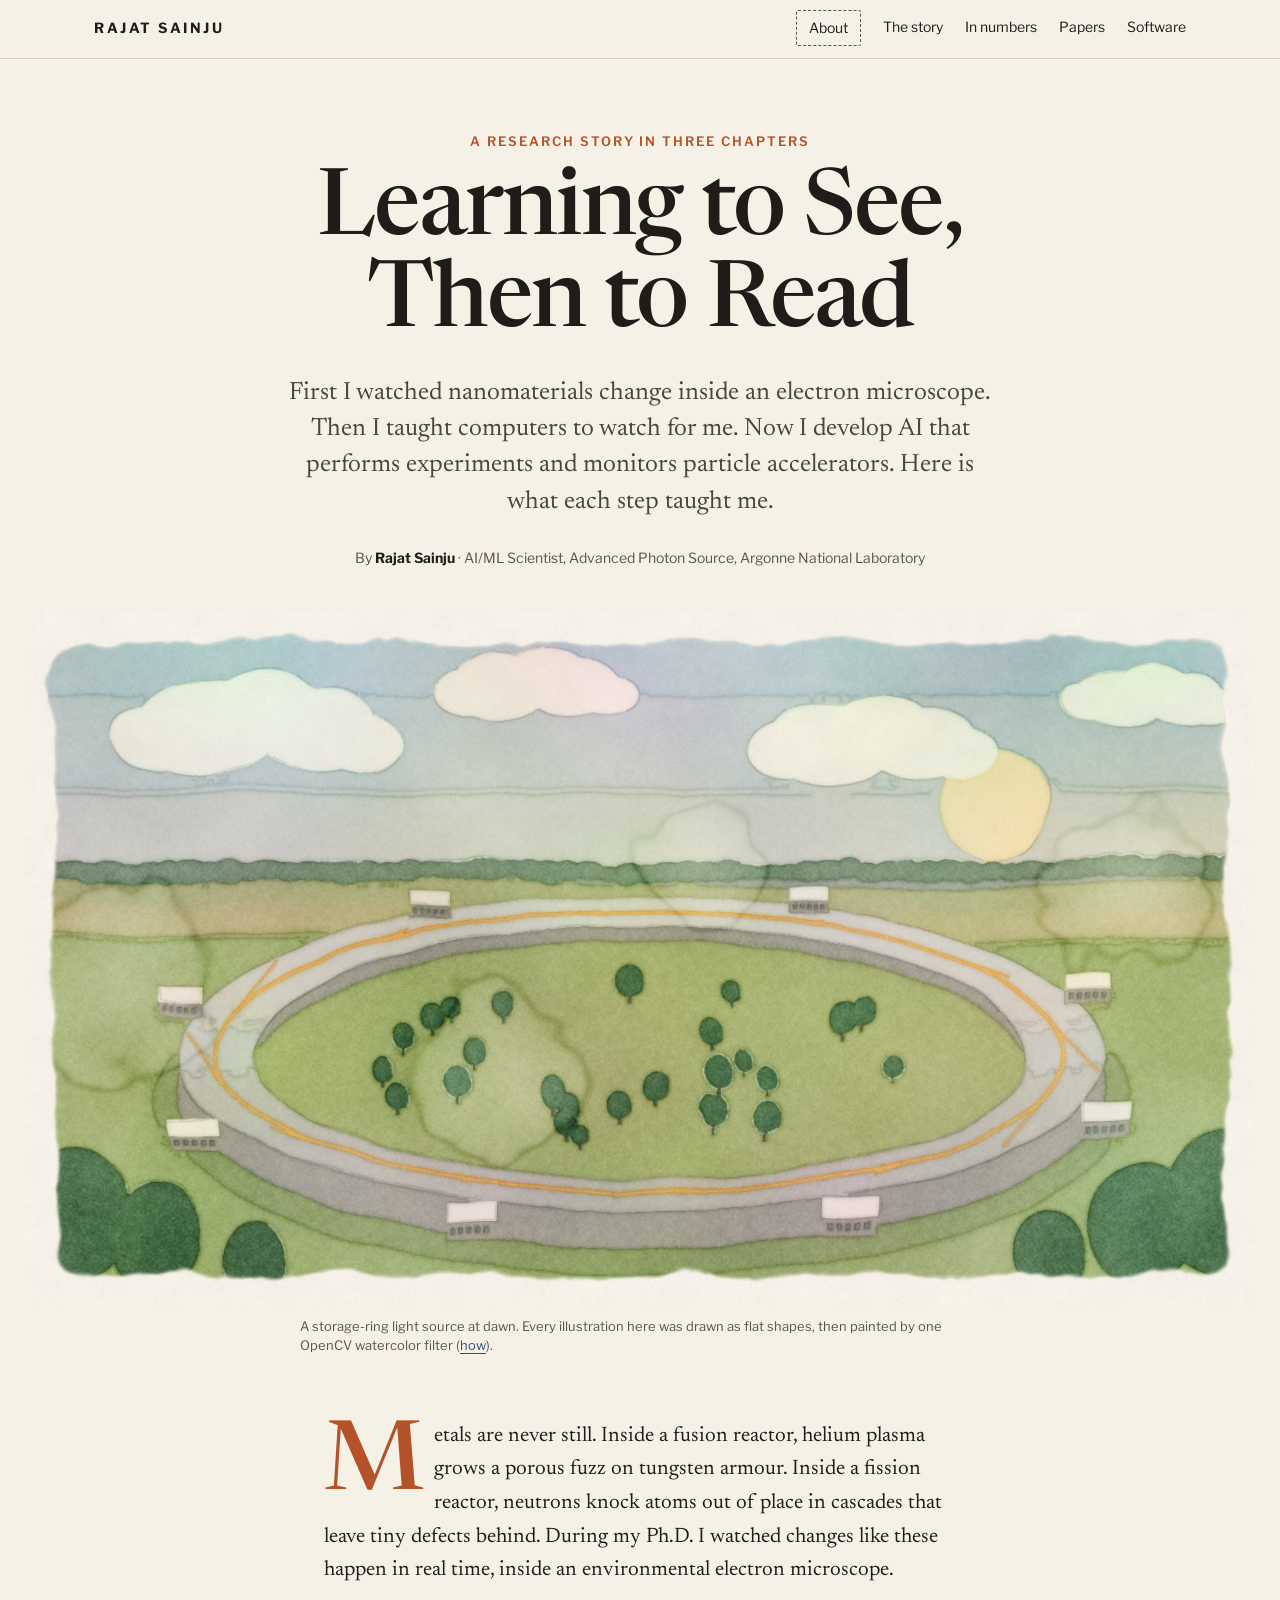
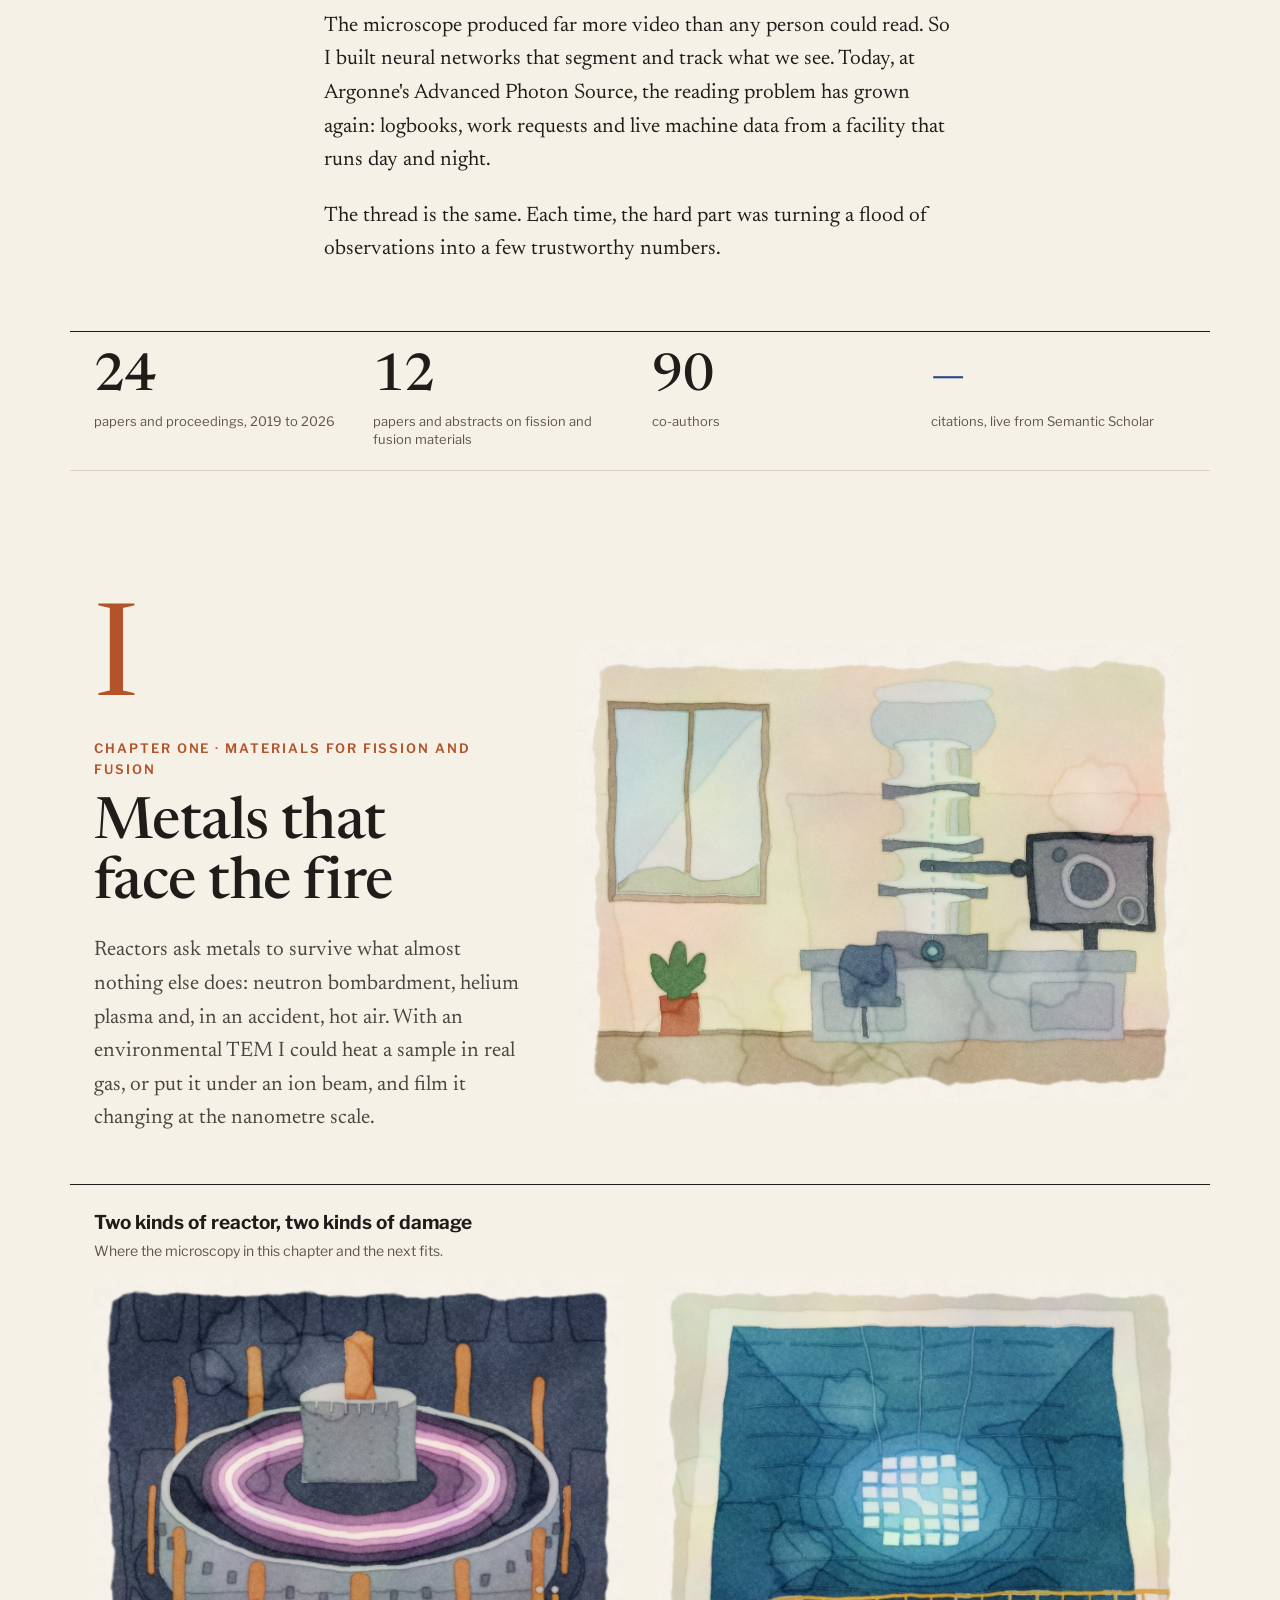
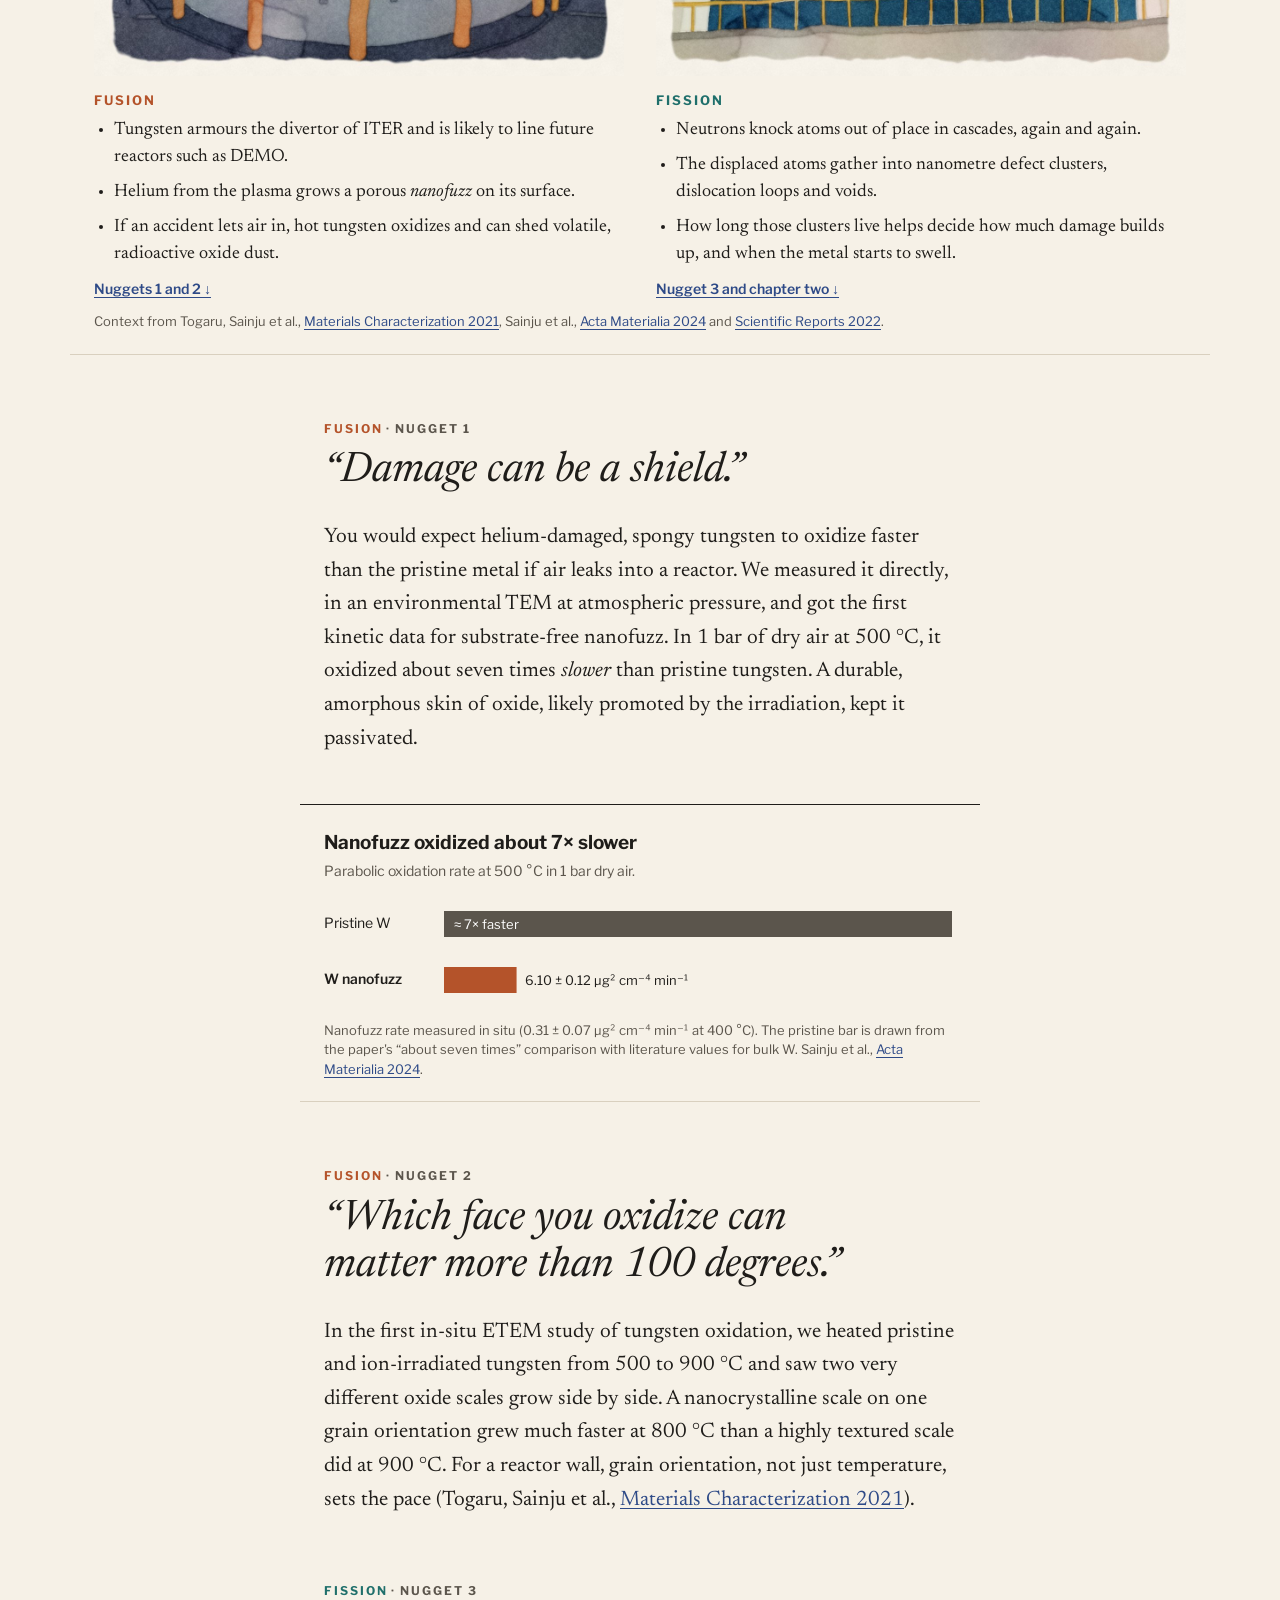
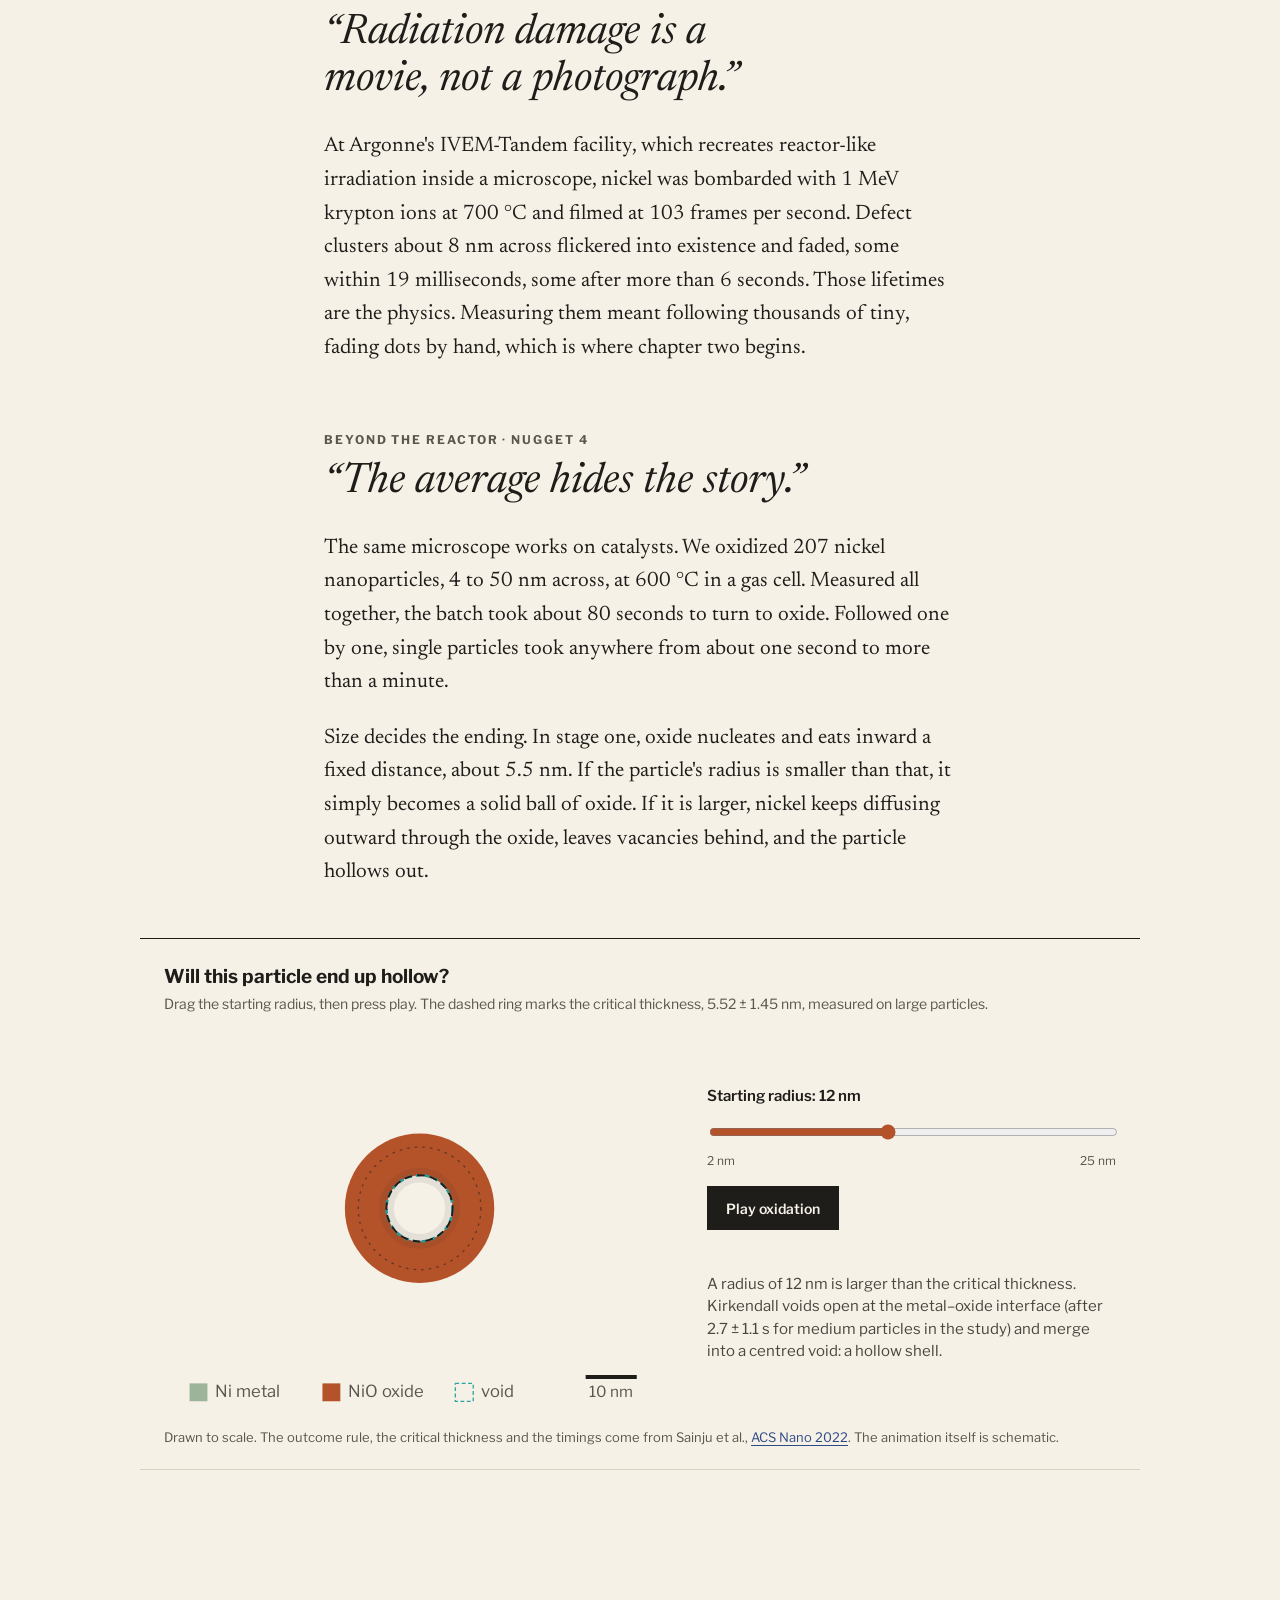
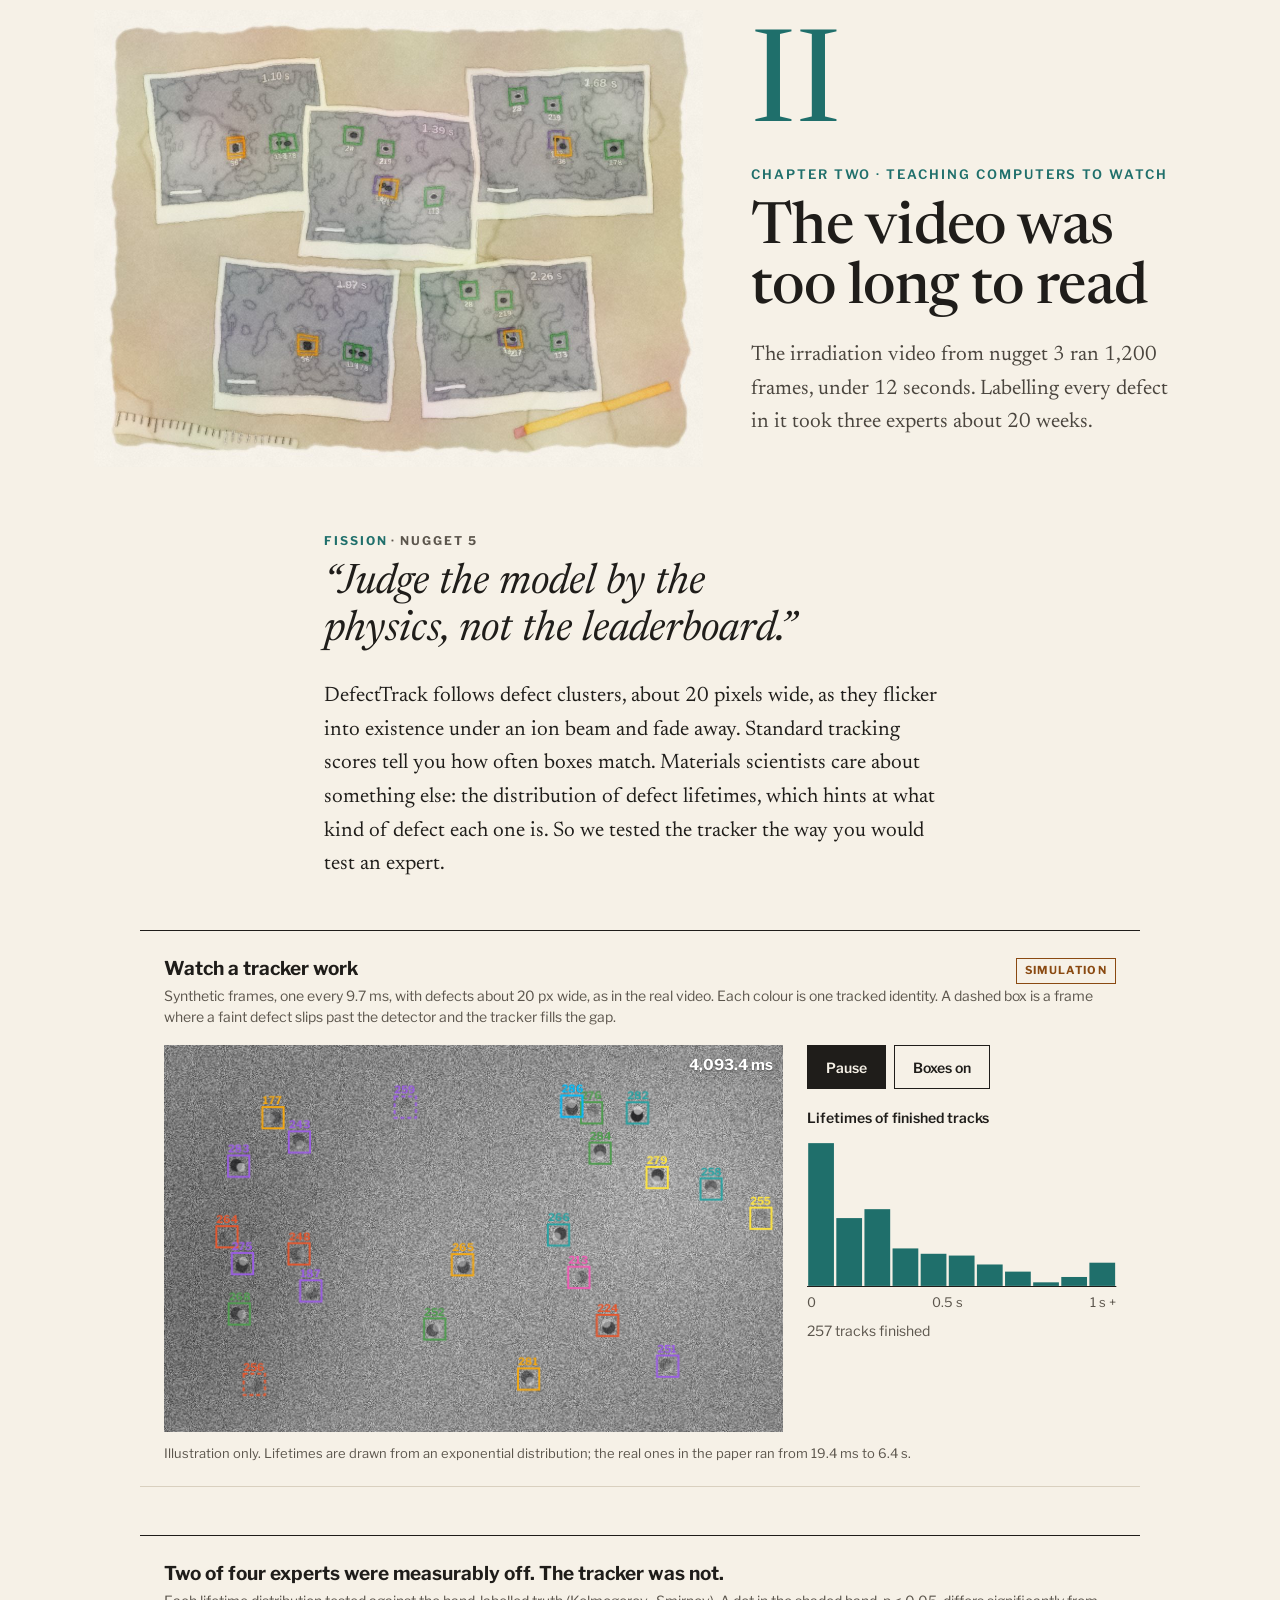
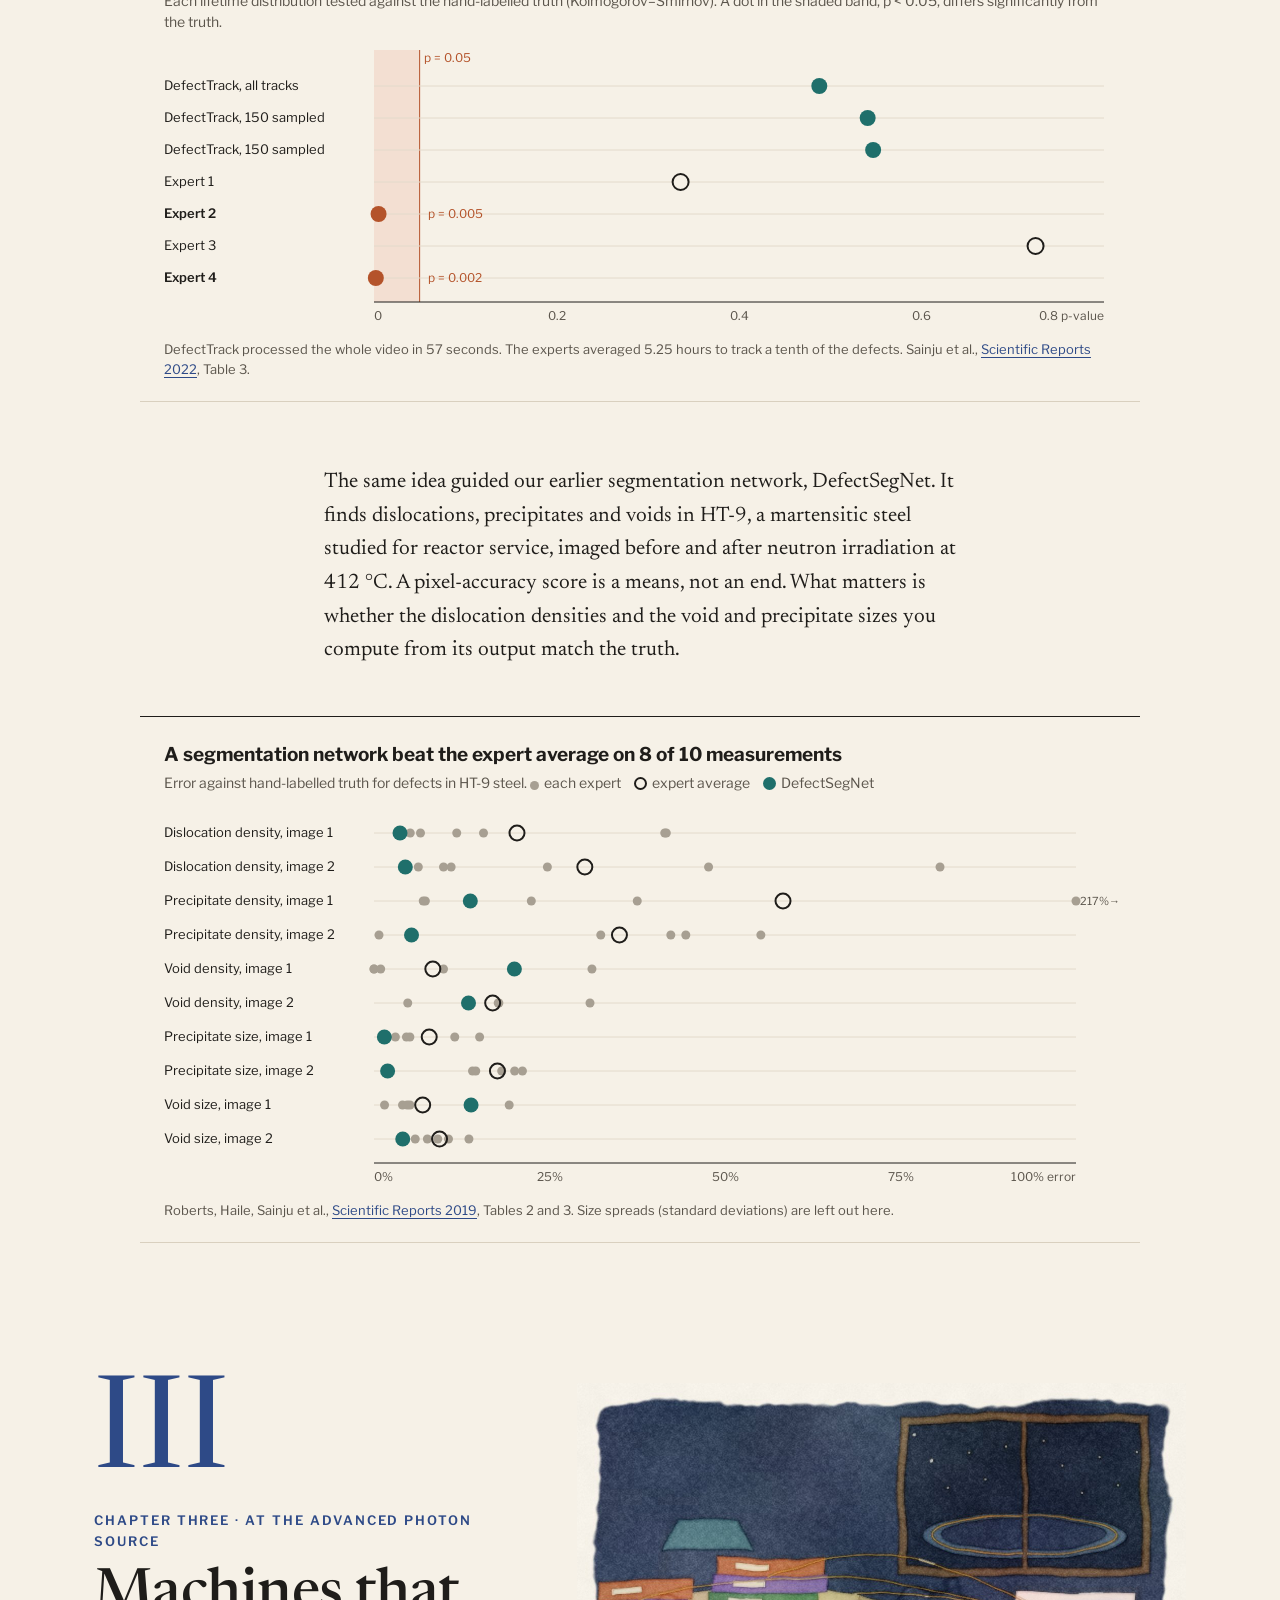
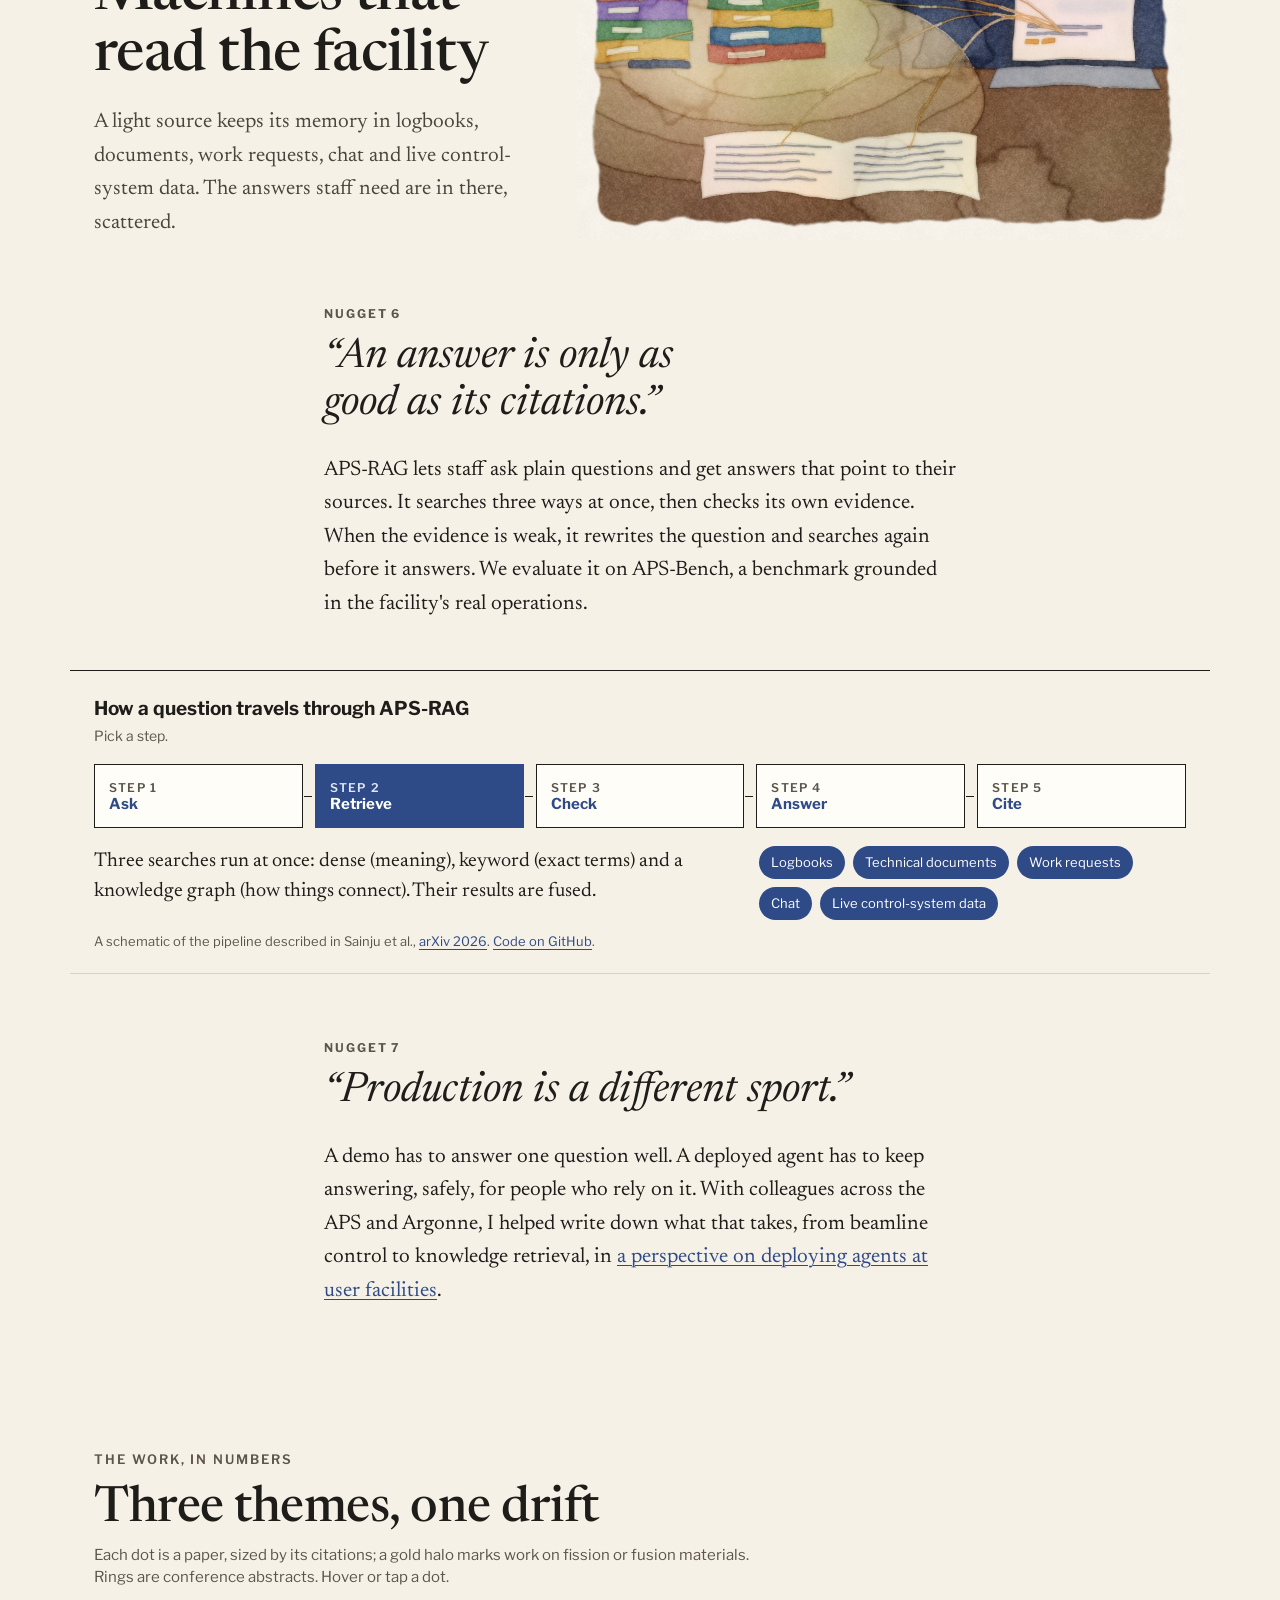
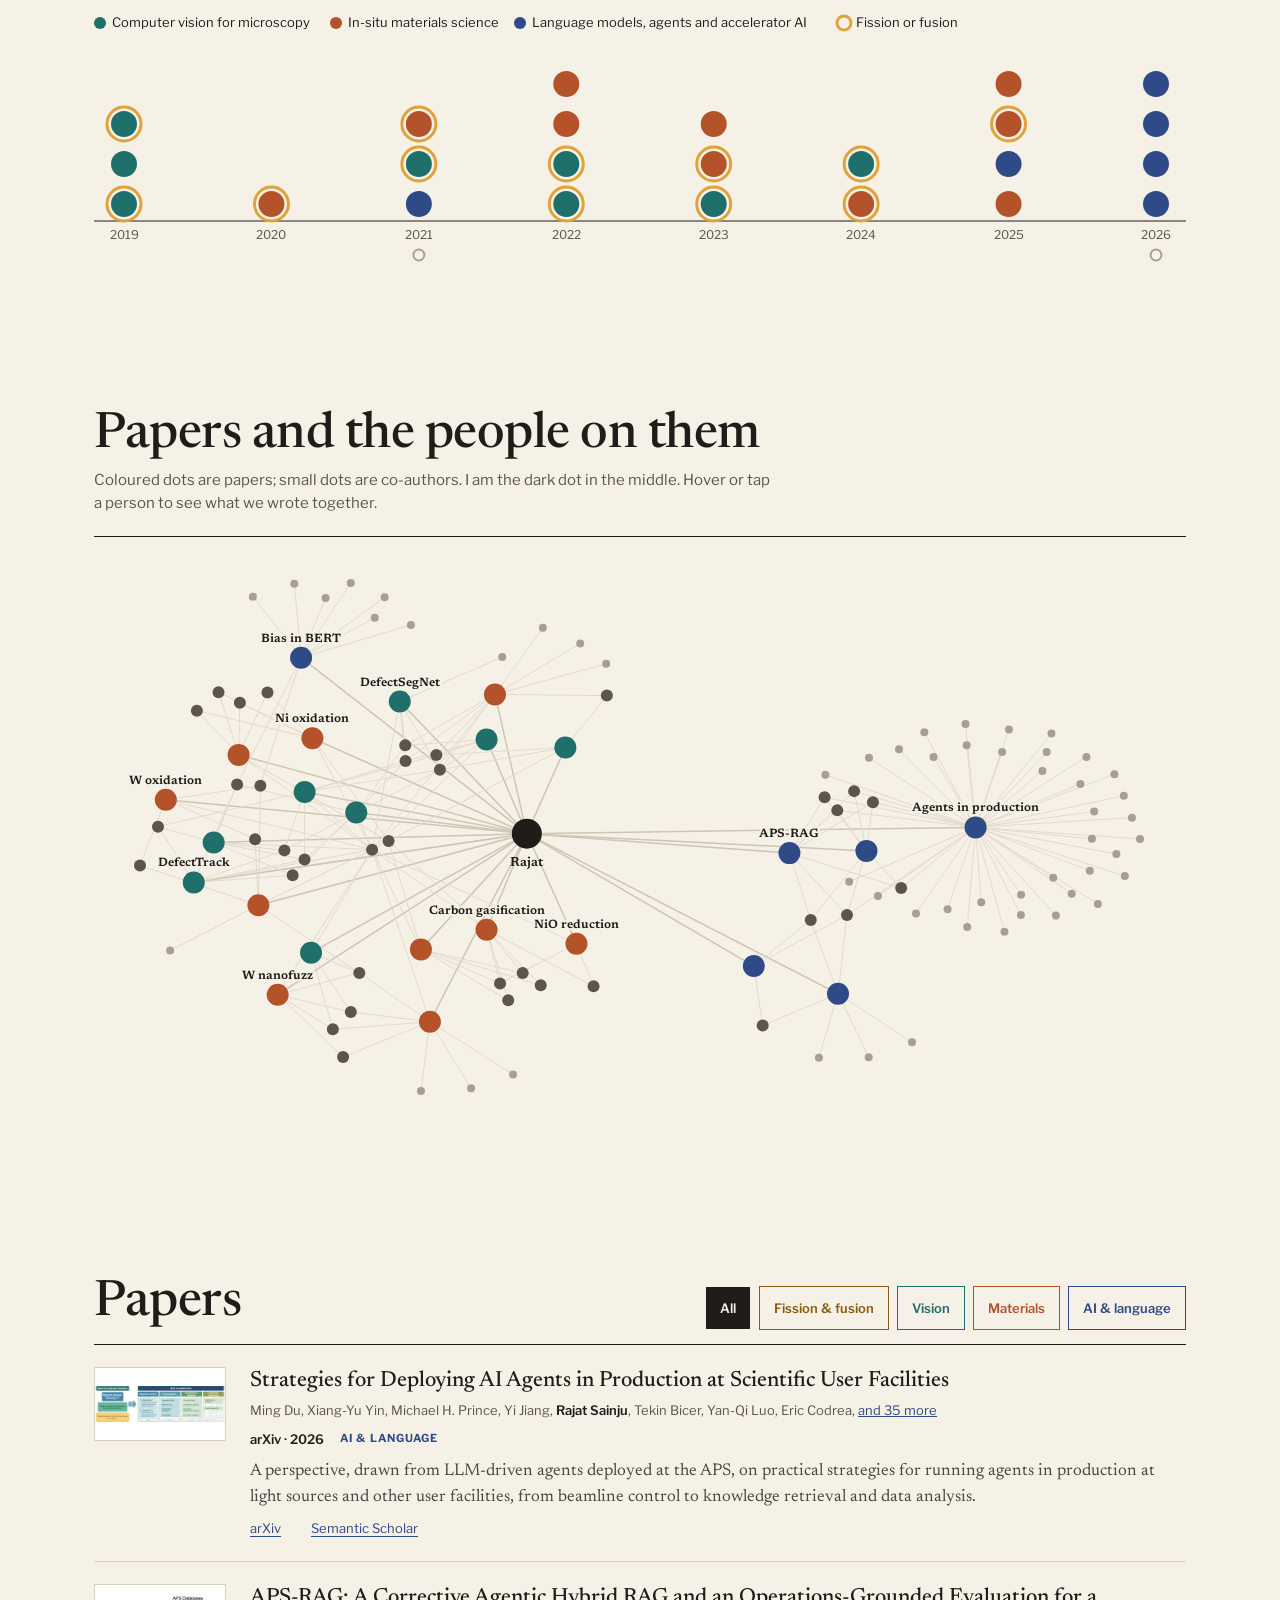
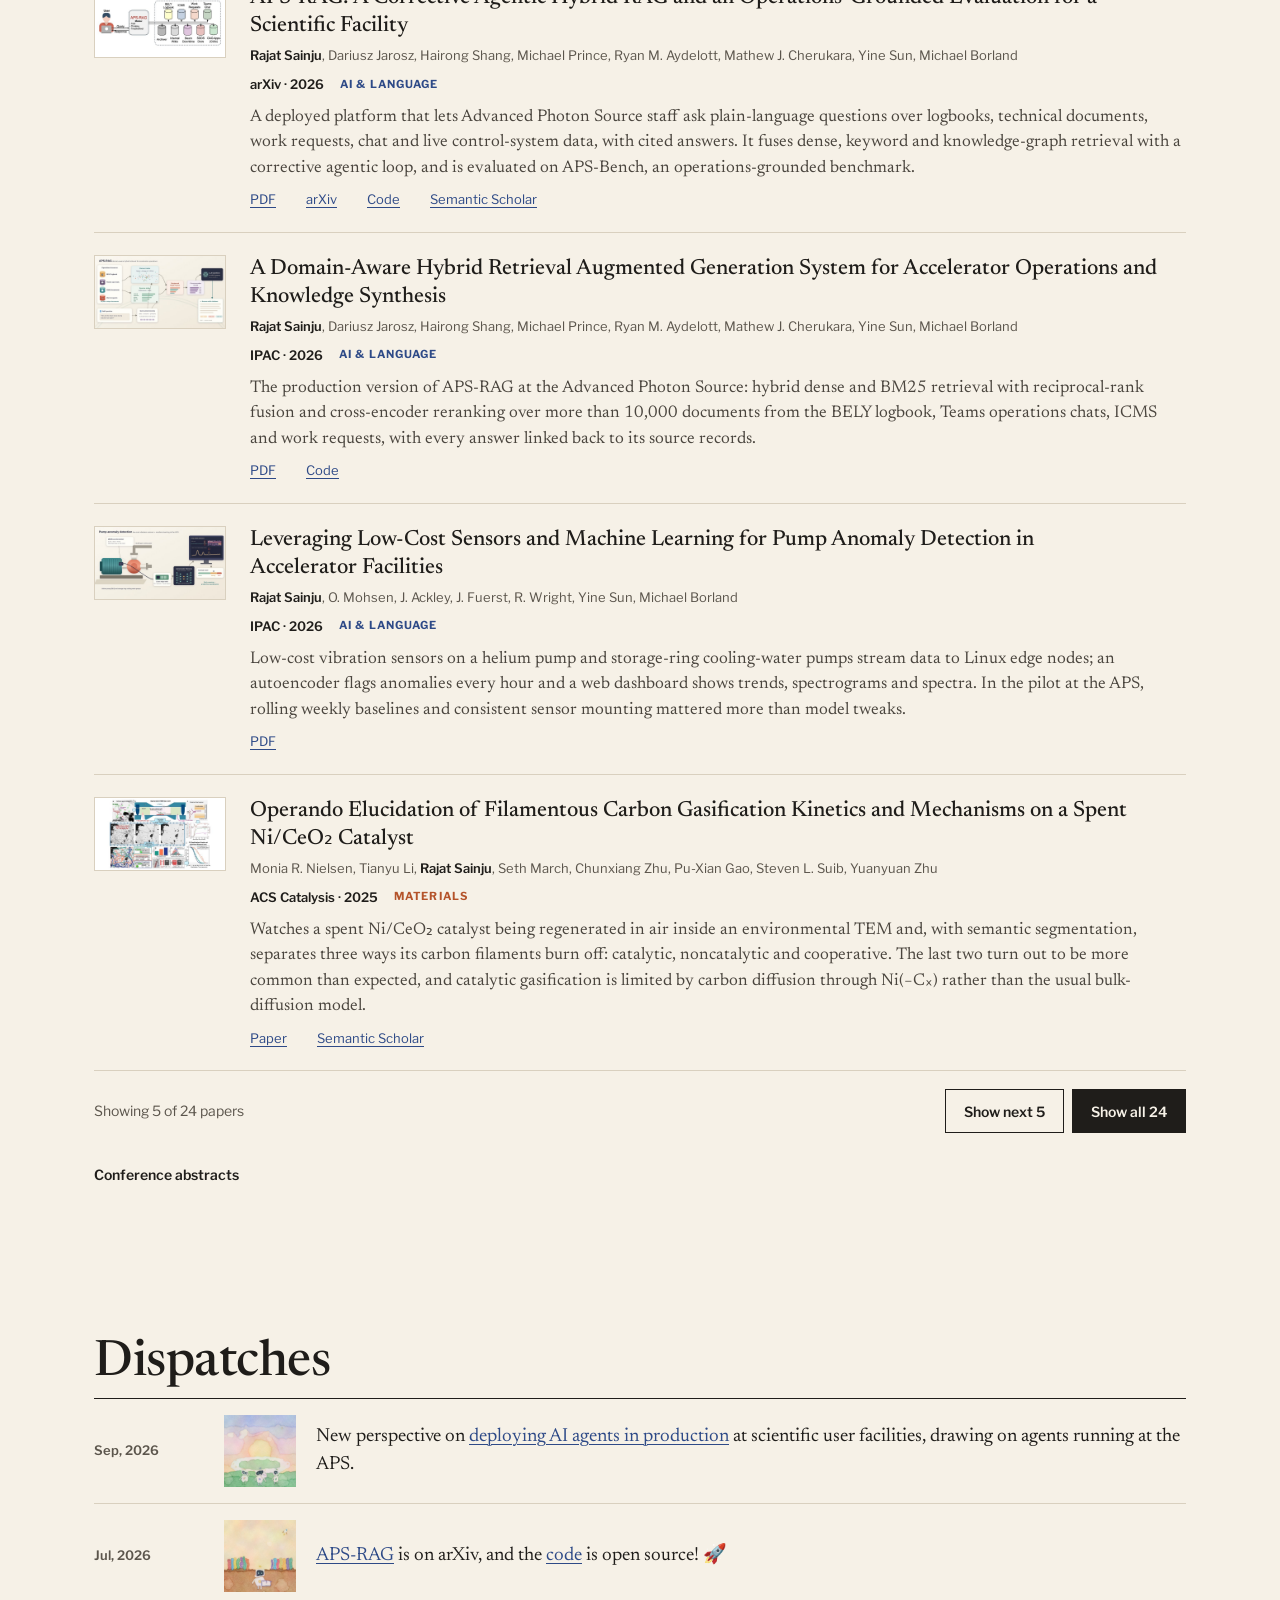
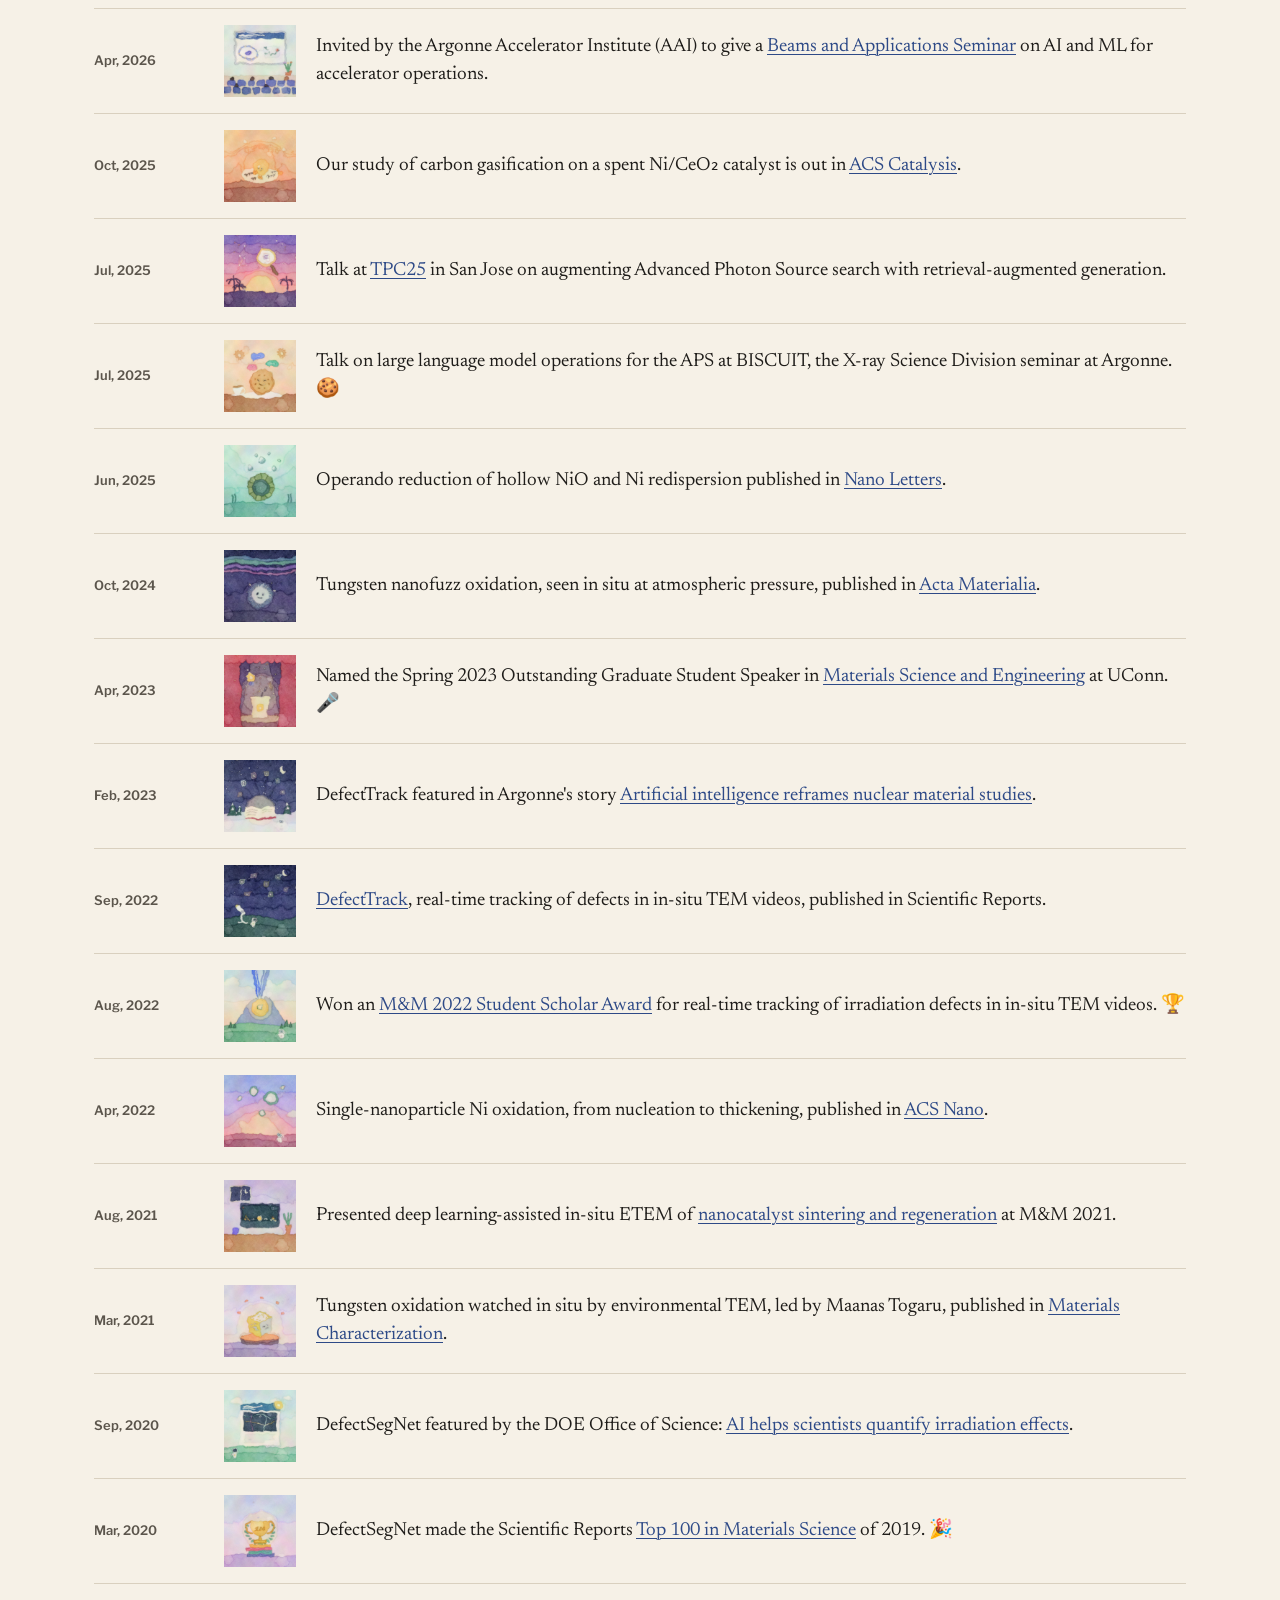
==== index.html @ ead2d20e "Merge main: shorter second bio paragraph Keeps the redesign's index.html; cache-busting bumped to v=" ====
<!doctype html>
<html lang="en">
<head>
  <meta charset="utf-8">
  <meta name="viewport" content="width=device-width, initial-scale=1">
  <title>Rajat Sainju · Learning to See, Then to Read</title>
  <meta name="description" content="Rajat Sainju, AI/ML scientist at the Advanced Photon Source, Argonne National Laboratory. An illustrated story of research in in-situ electron microscopy, computer vision, and LLM systems for a scientific facility.">
  <meta property="og:title" content="Learning to See, Then to Read · Rajat Sainju">
  <meta property="og:description" content="From watching nanomaterials change in an electron microscope to developing AI that performs experiments and monitors particle accelerators.">
  <meta property="og:image" content="https://rajatsainju2025.github.io/assets/img/wc/ring.jpg">
  <meta property="og:type" content="website">
  <meta name="theme-color" content="#F6F1E7">
  <link rel="icon" href="data:image/svg+xml,<svg xmlns='http://www.w3.org/2000/svg' viewBox='0 0 100 100'><circle cx='50' cy='50' r='36' fill='none' stroke='%23B4532A' stroke-width='12'/></svg>">
  <link rel="preload" href="assets/fonts/newsreader-opsz.woff2" as="font" type="font/woff2" crossorigin>
  <link rel="stylesheet" href="assets/css/editorial.css?v=7">
</head>
<body>
  <a class="skip" href="#story">Skip to the story</a>

  <header class="masthead">
    <div class="wrap masthead-row">
      <a class="wordmark" href="#top">RAJAT SAINJU</a>
      <nav aria-label="Sections">
        <a class="nav-about" href="about.html">About</a>
        <a href="#story">The story</a>
        <a href="#numbers">In numbers</a>
        <a href="#papers">Papers</a>
        <a href="#software">Software</a>
      </nav>
    </div>
    <div class="progress" aria-hidden="true"><span id="progress"></span></div>
  </header>

  <main id="top">
    <section class="hero wrap">
      <p class="kicker">A research story in three chapters</p>
      <h1>Learning to See, Then to Read</h1>
      <p class="dek">First I watched nanomaterials change inside an electron microscope. Then I taught computers to watch for me. Now I develop AI that performs experiments and monitors particle accelerators. Here is what each step taught me.</p>
      <p class="byline">By <strong>Rajat Sainju</strong> · AI/ML Scientist, Advanced Photon Source, Argonne National Laboratory</p>
    </section>

    <figure class="plate plate-hero">
      <img src="assets/img/wc/ring.jpg" width="1600" height="900" alt="Watercolor of a ring-shaped synchrotron building in green fields at dawn, a gold line tracing the electron orbit">
      <figcaption>A storage-ring light source at dawn. Every illustration here was drawn as flat shapes, then painted by one OpenCV watercolor filter (<a href="#colophon">how</a>).</figcaption>
    </figure>

    <section id="story" class="prose">
      <p class="lede"><span class="drop" aria-hidden="true">M</span><span class="sr-only">M</span>etals are never still. Inside a fusion reactor, helium plasma grows a porous fuzz on tungsten armour. Inside a fission reactor, neutrons knock atoms out of place in cascades that leave tiny defects behind. During my Ph.D. I watched changes like these happen in real time, inside an environmental electron microscope.</p>
      <p>The microscope produced far more video than any person could read. So I built neural networks that segment and track what we see. Today, at Argonne's Advanced Photon Source, the reading problem has grown again: logbooks, work requests and live machine data from a facility that runs day and night.</p>
      <p>The thread is the same. Each time, the hard part was turning a flood of observations into a few trustworthy numbers.</p>
    </section>

    <div class="stats wrap" id="stats">
      <div><b id="stat-papers">22</b><span>papers and proceedings, <span id="stat-years">2019 to 2026</span></span></div>
      <div><b id="stat-nuclear">12</b><span>papers and abstracts on fission and fusion materials</span></div>
      <div><b id="stat-coauthors">~80</b><span>co-authors</span></div>
      <div><b id="stat-cites" class="c-language">…</b><span>citations, live from Semantic Scholar</span></div>
    </div>

    <!-- ===================================================== Chapter I == -->
    <section class="chapter wrap" aria-labelledby="ch1">
      <div class="chapter-text">
        <div class="numeral c-materials" aria-hidden="true">I</div>
        <p class="kicker c-materials">Chapter one · Materials for fission and fusion</p>
        <h2 id="ch1">Metals that face the fire</h2>
        <p class="chapter-dek">Reactors ask metals to survive what almost nothing else does: neutron bombardment, helium plasma and, in an accident, hot air. With an environmental TEM I could heat a sample in real gas, or put it under an ion beam, and film it changing at the nanometre scale.</p>
      </div>
      <figure class="plate">
        <img src="assets/img/wc/microscope.jpg" width="1200" height="900" loading="lazy" alt="Watercolor of an electron microscope column on a lab console, a nanoparticle with an oxide shell on its monitor">
      </figure>
    </section>

    <figure class="graphic wide" id="reactors">
      <p class="g-title">Two kinds of reactor, two kinds of damage</p>
      <p class="g-sub">Where the microscopy in this chapter and the next fits.</p>
      <div class="reactor-grid">
        <div class="reactor">
          <img src="assets/img/wc/tokamak.jpg" width="1200" height="900" loading="lazy" alt="Watercolor of a fusion tokamak with its top cut away, a glowing pink plasma ring inside, copper field coils around it">
          <p class="reactor-kicker c-materials">Fusion</p>
          <ul>
            <li>Tungsten armours the divertor of ITER and is likely to line future reactors such as DEMO.</li>
            <li>Helium from the plasma grows a porous <em>nanofuzz</em> on its surface.</li>
            <li>If an accident lets air in, hot tungsten oxidizes and can shed volatile, radioactive oxide dust.</li>
          </ul>
          <p class="reactor-papers"><a href="#nugget-fusion">Nuggets 1 and 2 ↓</a></p>
        </div>
        <div class="reactor">
          <img src="assets/img/wc/fission.jpg" width="1200" height="900" loading="lazy" alt="Watercolor of a pool-type fission reactor seen from a bridge, the core glowing blue under the water">
          <p class="reactor-kicker c-vision">Fission</p>
          <ul>
            <li>Neutrons knock atoms out of place in cascades, again and again.</li>
            <li>The displaced atoms gather into nanometre defect clusters, dislocation loops and voids.</li>
            <li>How long those clusters live helps decide how much damage builds up, and when the metal starts to swell.</li>
          </ul>
          <p class="reactor-papers"><a href="#nugget-fission">Nugget 3 and chapter two ↓</a></p>
        </div>
      </div>
      <figcaption>Context from Togaru, Sainju et al., <a href="https://doi.org/10.1016/j.matchar.2021.111016">Materials Characterization 2021</a>, Sainju et al., <a href="https://doi.org/10.1016/j.actamat.2024.120282">Acta Materialia 2024</a> and <a href="https://doi.org/10.1038/s41598-022-19697-1">Scientific Reports 2022</a>.</figcaption>
    </figure>

    <section class="prose" id="nugget-fusion">
      <p class="nugget-label"><span class="c-materials">Fusion</span> · Nugget 1</p>
      <blockquote class="pull">“Damage can be a shield.”</blockquote>
      <p>You would expect helium-damaged, spongy tungsten to oxidize faster than the pristine metal if air leaks into a reactor. We measured it directly, in an environmental TEM at atmospheric pressure, and got the first kinetic data for substrate-free nanofuzz. In 1 bar of dry air at 500 °C, it oxidized about seven times <em>slower</em> than pristine tungsten. A durable, amorphous skin of oxide, likely promoted by the irradiation, kept it passivated.</p>
    </section>

    <figure class="graphic narrow" id="w-chart">
      <p class="g-title">Nanofuzz oxidized about 7× slower</p>
      <p class="g-sub">Parabolic oxidation rate at 500 °C in 1 bar dry air.</p>
      <div id="w-bars"></div>
      <figcaption>Nanofuzz rate measured in situ (<span id="w-kp400"></span> at 400 °C). The pristine bar is drawn from the paper's “about seven times” comparison with literature values for bulk W. Sainju et al., <a href="https://doi.org/10.1016/j.actamat.2024.120282">Acta Materialia 2024</a>.</figcaption>
    </figure>

    <section class="prose">
      <p class="nugget-label"><span class="c-materials">Fusion</span> · Nugget 2</p>
      <blockquote class="pull">“Which face you oxidize can matter more than 100 degrees.”</blockquote>
      <p>In the first in-situ ETEM study of tungsten oxidation, we heated pristine and ion-irradiated tungsten from 500 to 900 °C and saw two very different oxide scales grow side by side. A nanocrystalline scale on one grain orientation grew much faster at 800 °C than a highly textured scale did at 900 °C. For a reactor wall, grain orientation, not just temperature, sets the pace (Togaru, Sainju et al., <a href="https://doi.org/10.1016/j.matchar.2021.111016">Materials Characterization 2021</a>).</p>
    </section>

    <section class="prose" id="nugget-fission">
      <p class="nugget-label"><span class="c-vision">Fission</span> · Nugget 3</p>
      <blockquote class="pull">“Radiation damage is a movie, not a photograph.”</blockquote>
      <p>At Argonne's IVEM-Tandem facility, which recreates reactor-like irradiation inside a microscope, nickel was bombarded with 1 MeV krypton ions at 700 °C and filmed at 103 frames per second. Defect clusters about 8 nm across flickered into existence and faded, some within 19 milliseconds, some after more than 6 seconds. Those lifetimes are the physics. Measuring them meant following thousands of tiny, fading dots by hand, which is where chapter two begins.</p>
    </section>

    <section class="prose">
      <p class="nugget-label">Beyond the reactor · Nugget 4</p>
      <blockquote class="pull">“The average hides the story.”</blockquote>
      <p>The same microscope works on catalysts. We oxidized 207 nickel nanoparticles, 4 to 50 nm across, at 600 °C in a gas cell. Measured all together, the batch took about 80 seconds to turn to oxide. Followed one by one, single particles took anywhere from about one second to more than a minute.</p>
      <p>Size decides the ending. In stage one, oxide nucleates and eats inward a fixed distance, about 5.5 nm. If the particle's radius is smaller than that, it simply becomes a solid ball of oxide. If it is larger, nickel keeps diffusing outward through the oxide, leaves vacancies behind, and the particle hollows out.</p>
    </section>

    <figure class="graphic" id="ni-explorer">
      <p class="g-title">Will this particle end up hollow?</p>
      <p class="g-sub">Drag the starting radius, then press play. The dashed ring marks the critical thickness, 5.52 ± 1.45 nm, measured on large particles.</p>
      <div class="ni-grid">
        <svg id="ni-svg" viewBox="0 0 400 300" role="img" aria-labelledby="ni-outcome"></svg>
        <div class="ni-controls">
          <label for="ni-radius">Starting radius: <output id="ni-radius-out" for="ni-radius">12 nm</output></label>
          <input id="ni-radius" type="range" min="2" max="25" step="0.5" value="12">
          <div class="scale-row" aria-hidden="true"><span>2 nm</span><span>25 nm</span></div>
          <button type="button" class="btn" id="ni-play">Play oxidation</button>
          <p id="ni-stage" class="ni-stage" aria-live="polite"></p>
          <p id="ni-outcome" class="ni-outcome"></p>
        </div>
      </div>
      <figcaption>Drawn to scale. The outcome rule, the critical thickness and the timings come from Sainju et al., <a href="https://doi.org/10.1021/acsnano.2c00742">ACS Nano 2022</a>. The animation itself is schematic.</figcaption>
    </figure>

    <!-- ==================================================== Chapter II == -->
    <section class="chapter wrap flip" aria-labelledby="ch2">
      <figure class="plate">
        <img src="assets/img/wc/frames.jpg" width="1200" height="900" loading="lazy" alt="Watercolor of five grainy microscope video frames on a desk, each defect boxed and numbered">
      </figure>
      <div class="chapter-text">
        <div class="numeral c-vision" aria-hidden="true">II</div>
        <p class="kicker c-vision">Chapter two · Teaching computers to watch</p>
        <h2 id="ch2">The video was too long to read</h2>
        <p class="chapter-dek">The irradiation video from nugget 3 ran 1,200 frames, under 12 seconds. Labelling every defect in it took three experts about 20 weeks.</p>
      </div>
    </section>

    <section class="prose">
      <p class="nugget-label"><span class="c-vision">Fission</span> · Nugget 5</p>
      <blockquote class="pull">“Judge the model by the physics, not the leaderboard.”</blockquote>
      <p>DefectTrack follows defect clusters, about 20 pixels wide, as they flicker into existence under an ion beam and fade away. Standard tracking scores tell you how often boxes match. Materials scientists care about something else: the distribution of defect lifetimes, which hints at what kind of defect each one is. So we tested the tracker the way you would test an expert.</p>
    </section>

    <figure class="graphic" id="tracker">
      <div class="g-head">
        <p class="g-title">Watch a tracker work</p>
        <span class="badge">Simulation</span>
      </div>
      <p class="g-sub">Synthetic frames, one every 9.7 ms, with defects about 20 px wide, as in the real video. Each colour is one tracked identity. A dashed box is a frame where a faint defect slips past the detector and the tracker fills the gap.</p>
      <div class="tracker-grid">
        <div class="tracker-stage">
          <canvas id="tracker-canvas" width="640" height="400" role="img" aria-label="Simulated grainy microscope video with defects appearing and fading, each boxed by a tracker"></canvas>
          <div class="tracker-clock" id="tracker-clock">0.0 ms</div>
        </div>
        <div class="tracker-side">
          <div class="btn-row">
            <button type="button" class="btn" id="tracker-play">Pause</button>
            <button type="button" class="btn ghost" id="tracker-boxes" aria-pressed="true">Boxes on</button>
          </div>
          <p class="side-label">Lifetimes of finished tracks</p>
          <svg id="tracker-hist" viewBox="0 0 260 150" role="img" aria-label="Histogram of simulated defect lifetimes"></svg>
          <p class="side-note" id="tracker-count">0 tracks finished</p>
        </div>
      </div>
      <figcaption>Illustration only. Lifetimes are drawn from an exponential distribution; the real ones in the paper ran from 19.4 ms to 6.4 s.</figcaption>
    </figure>

    <figure class="graphic" id="ks-chart">
      <p class="g-title">Two of four experts were measurably off. The tracker was not.</p>
      <p class="g-sub">Each lifetime distribution tested against the hand-labelled truth (Kolmogorov–Smirnov). A dot in the shaded band, p &lt; 0.05, differs significantly from the truth.</p>
      <div id="ks-svg" class="chart"></div>
      <figcaption>DefectTrack processed the whole video in 57 seconds. The experts averaged 5.25 hours to track a tenth of the defects. Sainju et al., <a href="https://doi.org/10.1038/s41598-022-19697-1">Scientific Reports 2022</a>, Table 3.</figcaption>
    </figure>

    <section class="prose">
      <p>The same idea guided our earlier segmentation network, DefectSegNet. It finds dislocations, precipitates and voids in HT-9, a martensitic steel studied for reactor service, imaged before and after neutron irradiation at 412 °C. A pixel-accuracy score is a means, not an end. What matters is whether the dislocation densities and the void and precipitate sizes you compute from its output match the truth.</p>
    </section>

    <figure class="graphic" id="seg-chart">
      <p class="g-title">A segmentation network beat the expert average on 8 of 10 measurements</p>
      <p class="g-sub">Error against hand-labelled truth for defects in HT-9 steel. <span class="key"><i class="k-expert"></i>each expert</span> <span class="key"><i class="k-avg"></i>expert average</span> <span class="key"><i class="k-model"></i>DefectSegNet</span></p>
      <div id="seg-svg" class="chart"></div>
      <figcaption>Roberts, Haile, Sainju et al., <a href="https://doi.org/10.1038/s41598-019-49105-0">Scientific Reports 2019</a>, Tables 2 and 3. Size spreads (standard deviations) are left out here.</figcaption>
    </figure>

    <!-- =================================================== Chapter III == -->
    <section class="chapter wrap" aria-labelledby="ch3">
      <div class="chapter-text">
        <div class="numeral c-language" aria-hidden="true">III</div>
        <p class="kicker c-language">Chapter three · At the Advanced Photon Source</p>
        <h2 id="ch3">Machines that read the facility</h2>
        <p class="chapter-dek">A light source keeps its memory in logbooks, documents, work requests, chat and live control-system data. The answers staff need are in there, scattered.</p>
      </div>
      <figure class="plate">
        <img src="assets/img/wc/logbooks.jpg" width="1200" height="900" loading="lazy" alt="Watercolor of a desk at night with stacks of logbooks and threads of light running to a laptop, the ring building seen through the window">
      </figure>
    </section>

    <section class="prose">
      <p class="nugget-label">Nugget 6</p>
      <blockquote class="pull">“An answer is only as good as its citations.”</blockquote>
      <p>APS-RAG lets staff ask plain questions and get answers that point to their sources. It searches three ways at once, then checks its own evidence. When the evidence is weak, it rewrites the question and searches again before it answers. We evaluate it on APS-Bench, a benchmark grounded in the facility's real operations.</p>
    </section>

    <figure class="graphic wide" id="rag">
      <p class="g-title">How a question travels through APS-RAG</p>
      <p class="g-sub">Pick a step.</p>
      <ol class="rag-steps" id="rag-steps"></ol>
      <div class="rag-detail">
        <p id="rag-text" aria-live="polite"></p>
        <ul class="rag-sources" id="rag-sources" aria-label="Sources searched"></ul>
      </div>
      <figcaption>A schematic of the pipeline described in Sainju et al., <a href="https://arxiv.org/abs/2607.24663">arXiv 2026</a>. <a href="https://github.com/rajatsainju2025/aps-rag">Code on GitHub</a>.</figcaption>
    </figure>

    <section class="prose">
      <p class="nugget-label">Nugget 7</p>
      <blockquote class="pull">“Production is a different sport.”</blockquote>
      <p>A demo has to answer one question well. A deployed agent has to keep answering, safely, for people who rely on it. With colleagues across the APS and Argonne, I helped write down what that takes, from beamline control to knowledge retrieval, in <a href="https://arxiv.org/abs/2609.36362">a perspective on deploying agents at user facilities</a>.</p>
    </section>

    <!-- ===================================================== Numbers == -->
    <section id="numbers" class="wrap block">
      <p class="kicker">The work, in numbers</p>
      <h2>Three themes, one drift</h2>
      <p class="block-dek">Each dot is a paper, sized by its citations; a gold halo marks work on fission or fusion materials. Rings are conference abstracts. Hover or tap a dot.</p>
      <div id="timeline" class="chart"></div>
    </section>

    <section class="wrap block">
      <h2>Papers and the people on them</h2>
      <p class="block-dek">Coloured dots are papers; small dots are co-authors. I am the dark dot in the middle. Hover or tap a person to see what we wrote together.</p>
      <div id="network" class="network"></div>
    </section>

    <!-- ===================================================== Index == -->
    <section id="papers" class="wrap block">
      <div class="index-head">
        <h2>Papers</h2>
        <div class="filters" role="group" aria-label="Filter papers by theme" id="filters"></div>
      </div>
      <ol class="index" id="index"></ol>
      <div class="pager" id="pager"></div>
      <details class="abstracts">
        <summary>Conference abstracts</summary>
        <ul id="abstracts"></ul>
      </details>
    </section>

    <section id="dispatches" class="wrap block">
      <h2>Dispatches</h2>
      <ol class="dispatches" id="news"></ol>
    </section>

    <section id="software" class="wrap block">
      <h2>Software</h2>
      <div class="term" id="software-list"></div>
    </section>
  </main>

  <div class="tip" id="tip" role="status" hidden></div>

  <footer id="about">
    <img class="skyline" src="assets/img/wc/skyline.jpg" width="1600" height="700" loading="lazy" alt="Watercolor of the Chicago skyline at dusk over Lake Michigan">
    <div class="wrap footer-grid">
      <div>
        <p class="f-head">About</p>
        <div id="bio" class="f-bio"></div>
      </div>
      <div>
        <p class="f-head">Elsewhere</p>
        <ul class="links" id="links"></ul>
      </div>
      <div id="colophon">
        <p class="f-head">Colophon</p>
        <p>Illustrations are flat SVG scenes painted by <a href="https://github.com/rajatsainju2025/rajatsainju2025.github.io/blob/main/tools/watercolor.py">an OpenCV watercolor filter</a>: smoothing, wobble, wet edges, granulation and paper grain. Charts are hand-built SVG from the papers' own tables. Type is Newsreader and Libre Franklin.</p>
      </div>
    </div>
    <p class="wrap copyright">© <span id="year"></span> Rajat Sainju</p>
  </footer>

  <script src="assets/js/data.js?v=7"></script>
  <script src="assets/js/story.js?v=7"></script>
  <script src="assets/js/editorial.js?v=7"></script>
</body>
</html>
---- assets/css/editorial.css ----
/* Editorial design: paper, ink, three chapter colours. */

@font-face {
  font-family: "Newsreader";
  src: url("../fonts/newsreader-opsz.woff2") format("woff2-variations");
  font-weight: 200 800; font-style: normal; font-display: swap;
}
@font-face {
  font-family: "Newsreader";
  src: url("../fonts/newsreader-opsz-italic.woff2") format("woff2-variations");
  font-weight: 200 800; font-style: italic; font-display: swap;
}
@font-face { font-family: "Libre Franklin"; src: url("../fonts/libre-franklin-400.woff2") format("woff2"); font-weight: 400; font-display: swap; }
@font-face { font-family: "Libre Franklin"; src: url("../fonts/libre-franklin-600.woff2") format("woff2"); font-weight: 600; font-display: swap; }
@font-face { font-family: "Libre Franklin"; src: url("../fonts/libre-franklin-700.woff2") format("woff2"); font-weight: 700; font-display: swap; }

:root {
  --paper: #F6F1E7;
  --paper-2: #EFE7D8;
  --card: #FFFDF8;
  --ink: #1F1D1A;
  --ink-2: #4A453E;
  --ink-3: #5B554C;
  --rule: #D9D0BF;
  --faint: #A79F92;
  --materials: #B4532A;
  --vision: #1F6F6B;
  --language: #2E4A87;
  --gold: #E0A33A;
  --sim: #8A4A12;
  --serif: "Newsreader", Georgia, "Times New Roman", serif;
  --sans: "Libre Franklin", "Helvetica Neue", Arial, sans-serif;
  --measure: 680px;
}

* { box-sizing: border-box; }
html { scroll-behavior: smooth; -webkit-text-size-adjust: 100%; }
@media (prefers-reduced-motion: reduce) { html { scroll-behavior: auto; } }

body {
  margin: 0;
  background: var(--paper);
  color: var(--ink);
  font-family: var(--serif);
  font-size: 21px;
  line-height: 1.6;
  font-optical-sizing: auto;
  text-rendering: optimizeLegibility;
  -webkit-font-smoothing: antialiased;
}

a { color: var(--language); text-decoration-thickness: 1px; text-underline-offset: 3px; }
a:hover { color: var(--ink); }
:focus-visible { outline: 3px solid var(--gold); outline-offset: 2px; }

.sr-only { position: absolute; width: 1px; height: 1px; overflow: hidden; clip: rect(0 0 0 0); white-space: nowrap; }
.skip { position: absolute; left: -9999px; top: 0; }
.skip:focus { left: 16px; top: 12px; z-index: 50; background: var(--ink); color: var(--paper); padding: 8px 12px; font-family: var(--sans); font-size: 14px; }

.wrap { max-width: 1140px; margin-left: auto; margin-right: auto; padding-left: 24px; padding-right: 24px; }


/* ---------- masthead ---------- */

.masthead {
  position: sticky; top: 0; z-index: 20;
  background: rgba(246, 241, 231, 0.94);
  backdrop-filter: blur(6px);
  border-bottom: 1px solid var(--rule);
}
.masthead-row { display: flex; flex-wrap: wrap; gap: 8px 24px; align-items: center; justify-content: space-between; min-height: 56px; }
.wordmark { font-family: var(--sans); font-weight: 700; font-size: 14px; letter-spacing: .18em; color: var(--ink); text-decoration: none; }
.masthead nav { display: flex; flex-wrap: wrap; gap: 4px 22px; font-family: var(--sans); font-size: 14px; }
.masthead nav a { color: var(--ink); text-decoration: none; padding: 10px 0; }
.masthead nav a:hover { text-decoration: underline; }
.masthead nav a.nav-about { border: 1.5px dashed var(--ink-3); padding: 6px 12px; margin: 4px 0; border-radius: 2px; }
.masthead nav a.nav-about[aria-current="page"] { border-color: var(--materials); color: var(--materials); }
.progress { height: 2px; }
.progress span { display: block; height: 100%; width: 0; background: var(--materials); transition: background-color .4s; }

/* ---------- hero ---------- */

.kicker {
  margin: 0 0 14px;
  font-family: var(--sans); font-size: 13px; font-weight: 600;
  letter-spacing: .15em; text-transform: uppercase; color: var(--materials);
}
.c-materials, .kicker.c-materials { color: var(--materials); }
.c-vision, .kicker.c-vision { color: var(--vision); }
.c-language, .kicker.c-language { color: var(--language); }
.hero { text-align: center; padding-top: 72px; }
.hero h1 {
  margin: 0 auto; max-width: 980px;
  font-size: clamp(44px, 8vw, 92px); line-height: 1.0; font-weight: 500; letter-spacing: -.02em;
  text-wrap: balance;
}
.dek { margin: 26px auto 0; max-width: 720px; font-size: clamp(20px, 2.4vw, 25px); line-height: 1.45; color: var(--ink-2); }
.byline { margin: 26px 0 0; font-family: var(--sans); font-size: 14px; line-height: 1.5; color: var(--ink-3); }
.byline strong { color: var(--ink); }

/* ---------- plates (paintings) ---------- */

.plate { margin: 0; }
.plate img { display: block; width: 100%; height: auto; }
.plate figcaption, .graphic figcaption {
  margin-top: 12px; font-family: var(--sans); font-size: 13px; line-height: 1.5; color: var(--ink-3);
}
.plate-hero { max-width: 1320px; margin: 44px auto 0; padding: 0 24px; }
.plate-hero figcaption { max-width: var(--measure); margin-left: auto; margin-right: auto; }

/* ---------- prose ---------- */

.prose { max-width: var(--measure); margin: 64px auto 0; padding: 0 24px; }
.prose p { margin: 0 0 22px; }
.prose p:last-child { margin-bottom: 0; }
.lede .drop {
  float: left; font-size: 96px; line-height: .8; padding: 8px 10px 0 0;
  font-weight: 500; color: var(--materials);
}
.nugget-label {
  margin: 0 0 10px !important; font-family: var(--sans); font-size: 12px; font-weight: 700;
  letter-spacing: .16em; text-transform: uppercase; color: var(--ink-3);
}
.pull {
  margin: 0 0 26px; padding: 0;
  font-size: clamp(30px, 4.2vw, 42px); line-height: 1.12; font-style: italic; font-weight: 400;
  text-wrap: balance;
}

/* ---------- stats ---------- */

.stats {
  margin-top: 64px; display: grid; grid-template-columns: repeat(4, minmax(0, 1fr)); gap: 0 24px;
  border-top: 1px solid var(--ink); border-bottom: 1px solid var(--rule);
}
.stats > div { padding: 20px 0 22px; }
.stats b { display: block; font-size: 52px; line-height: 1; font-weight: 500; font-variant-numeric: lining-nums; }
.stats span { display: block; margin-top: 8px; font-family: var(--sans); font-size: 13px; line-height: 1.4; color: var(--ink-3); }
.stats span span { display: inline; margin: 0; }

/* ---------- chapters ---------- */

.chapter {
  margin-top: 140px; display: grid; grid-template-columns: minmax(0, 5fr) minmax(0, 7fr);
  gap: 48px; align-items: center;
}
.chapter.flip { grid-template-columns: minmax(0, 7fr) minmax(0, 5fr); }
.numeral { font-size: 128px; line-height: .85; font-weight: 400; }
.chapter .kicker { margin-top: 18px; }
.chapter h2 { margin: 0; font-size: clamp(38px, 5vw, 58px); line-height: 1.04; font-weight: 500; letter-spacing: -.01em; text-wrap: balance; }
.chapter-dek { margin: 20px 0 0; color: var(--ink-2); }

/* ---------- graphics ---------- */

.graphic {
  max-width: 1000px; margin: 48px auto 0; padding: 26px 24px 22px;
  border-top: 1px solid var(--ink); border-bottom: 1px solid var(--rule);
}
.graphic.narrow { max-width: var(--measure); }
.graphic.wide { max-width: 1140px; }
.g-head { display: flex; flex-wrap: wrap; gap: 8px 16px; align-items: center; justify-content: space-between; }
.g-title { margin: 0 0 4px; font-family: var(--sans); font-size: 19px; line-height: 1.3; font-weight: 700; text-wrap: balance; }
.g-sub { margin: 0 0 18px; font-family: var(--sans); font-size: 14px; line-height: 1.5; color: var(--ink-3); }
.badge {
  font-family: var(--sans); font-size: 11px; font-weight: 700; letter-spacing: .12em; text-transform: uppercase;
  color: var(--sim); border: 1px solid var(--sim); padding: 3px 8px;
}
.chart svg, .graphic svg { display: block; width: 100%; height: auto; overflow: visible; }
.chart text, .graphic svg text { font-family: var(--sans); }

.key { white-space: nowrap; margin-right: 10px; }
.key i { display: inline-block; vertical-align: -2px; margin-right: 5px; border-radius: 50%; }
.k-expert { width: 9px; height: 9px; background: var(--faint); }
.k-avg { width: 13px; height: 13px; border: 2px solid var(--ink); }
.k-model { width: 13px; height: 13px; background: var(--vision); }

.btn {
  min-height: 44px; padding: 0 18px; border: 1px solid var(--ink); background: var(--ink); color: var(--paper);
  font-family: var(--sans); font-size: 14px; font-weight: 600; cursor: pointer;
}
.btn:hover { background: #3a3631; }
.btn.ghost { background: transparent; color: var(--ink); }
.btn.ghost:hover { background: var(--paper-2); }
.btn-row { display: flex; flex-wrap: wrap; gap: 8px; }

/* Two reactors */
.reactor-grid { display: grid; grid-template-columns: repeat(2, minmax(0, 1fr)); gap: 32px; }
.reactor img { display: block; width: 100%; height: auto; }
.reactor-kicker { margin: 14px 0 6px; font-family: var(--sans); font-size: 13px; font-weight: 700; letter-spacing: .15em; text-transform: uppercase; }
.reactor ul { margin: 0; padding-left: 20px; font-size: 18px; line-height: 1.5; }
.reactor li { margin-bottom: 8px; }
.reactor-papers { margin: 10px 0 0; font-family: var(--sans); font-size: 14px; font-weight: 600; }
.field-tag { color: #8A5A10; border: 1px solid #E0A33A; padding: 1px 6px; }

/* Ni explorer */
.ni-grid { display: grid; grid-template-columns: minmax(0, 1.25fr) minmax(0, 1fr); gap: 32px; align-items: center; }
.ni-controls { font-family: var(--sans); font-size: 15px; line-height: 1.5; }
.ni-controls label { display: block; font-weight: 600; margin-bottom: 6px; }
.ni-controls output { font-variant-numeric: tabular-nums; }
.ni-controls input[type=range] { width: 100%; accent-color: var(--materials); min-height: 32px; }
.scale-row { display: flex; justify-content: space-between; font-size: 12px; color: var(--ink-3); margin: -2px 0 16px; }
.ni-stage { min-height: 1.5em; margin: 14px 0 6px; font-weight: 600; color: var(--materials); }
.ni-outcome { margin: 0; color: var(--ink-2); }

/* Tracker */
.tracker-grid { display: grid; grid-template-columns: minmax(0, 2fr) minmax(0, 1fr); gap: 24px; }
.tracker-stage { position: relative; background: #8a8a8a; }
.tracker-stage canvas { display: block; width: 100%; height: auto; }
.tracker-clock {
  position: absolute; right: 10px; top: 8px; font-family: var(--sans); font-weight: 700; font-size: 15px;
  color: #fff; text-shadow: 0 1px 2px rgba(0,0,0,.5); font-variant-numeric: tabular-nums;
}
.tracker-side { font-family: var(--sans); font-size: 14px; }
.side-label { margin: 18px 0 6px; font-weight: 600; }
.side-note { margin: 6px 0 0; color: var(--ink-3); font-variant-numeric: tabular-nums; }

/* RAG */
.rag-steps { list-style: none; margin: 0; padding: 0; display: grid; grid-template-columns: repeat(5, minmax(0, 1fr)); gap: 12px; counter-reset: step; }
.rag-steps button {
  width: 100%; min-height: 64px; text-align: left; padding: 12px 14px; cursor: pointer;
  font-family: var(--sans); font-size: 15px; font-weight: 700; color: var(--language);
  background: var(--card); border: 1px solid var(--ink); position: relative;
}
.rag-steps button span { display: block; font-size: 12px; font-weight: 600; color: var(--ink-3); letter-spacing: .1em; }
.rag-steps button[aria-pressed="true"] { background: var(--language); color: #fff; border-color: var(--language); }
.rag-steps button[aria-pressed="true"] span { color: #dfe6f5; }
.rag-steps li:not(:last-child) button::after {
  content: ""; position: absolute; right: -10px; top: 50%; width: 8px; height: 1px; background: var(--ink);
}
.rag-detail { margin-top: 18px; display: grid; grid-template-columns: minmax(0, 3fr) minmax(0, 2fr); gap: 24px; align-items: start; }
.rag-detail p { margin: 0; font-size: 20px; line-height: 1.5; }
.rag-sources { list-style: none; margin: 0; padding: 0; display: flex; flex-wrap: wrap; gap: 8px; font-family: var(--sans); font-size: 13px; }
.rag-sources li { padding: 6px 12px; border-radius: 999px; background: var(--paper-2); color: var(--ink-2); transition: background-color .3s, color .3s; }
.rag-sources li.lit { background: var(--language); color: #fff; }

/* ---------- blocks: numbers, papers, news, software ---------- */

.block { margin-top: 140px; }
.block h2 { margin: 0 0 8px; font-size: clamp(34px, 4.4vw, 50px); line-height: 1.05; font-weight: 500; letter-spacing: -.01em; }
.block-dek { margin: 0 0 22px; max-width: var(--measure); font-family: var(--sans); font-size: 15px; line-height: 1.5; color: var(--ink-3); }
.block .kicker { color: var(--ink-3); }

.timeline { border-top: 1px solid var(--ink); padding-top: 12px; }
.timeline .dot { cursor: pointer; }
.timeline .dot:focus-visible { outline: none; stroke: var(--gold); stroke-width: 4; }

.network { position: relative; border-top: 1px solid var(--ink); }
.network svg { display: block; width: 100%; height: auto; }
.network .person { cursor: pointer; }

.tip {
  position: fixed; z-index: 40; max-width: 300px; pointer-events: none;
  background: var(--ink); color: var(--paper); padding: 10px 12px;
  font-family: var(--sans); font-size: 13px; line-height: 1.45;
  box-shadow: 0 6px 20px rgba(0,0,0,.18);
}
.tip b { display: block; font-weight: 600; margin-bottom: 2px; }

.index-head { display: flex; flex-wrap: wrap; gap: 12px 24px; align-items: end; justify-content: space-between; border-bottom: 1px solid var(--ink); padding-bottom: 14px; }
.index-head h2 { margin: 0; }
.filters { display: flex; flex-wrap: wrap; gap: 8px; }
.filters button {
  min-height: 44px; padding: 0 14px; font-family: var(--sans); font-size: 13px; font-weight: 600; cursor: pointer;
  background: transparent; border: 1px solid currentColor;
}
.filters button[aria-pressed="true"] { color: var(--paper) !important; }
.index { list-style: none; margin: 0; padding: 0; }
.index li {
  display: grid; grid-template-columns: 132px minmax(0, 1fr); gap: 24px; padding: 22px 0;
  border-bottom: 1px solid var(--rule);
}
.index .thumb { width: 132px; aspect-ratio: 16 / 9; object-fit: cover; display: block; background: var(--paper-2); border: 1px solid var(--rule); }
.index .tcard {
  width: 132px; aspect-ratio: 16 / 9; display: flex; flex-direction: column; justify-content: center; padding: 8px 10px;
  font-family: var(--sans); color: #fff; line-height: 1.2;
}
.index .tcard small { font-size: 10px; letter-spacing: .08em; text-transform: uppercase; opacity: .85; }
.index .tcard span { font-size: 13px; font-weight: 700; margin-top: 3px; }
.index h3 { margin: 0; font-size: 22px; line-height: 1.28; font-weight: 500; text-wrap: pretty; }
.index .authors { margin: 6px 0 0; font-family: var(--sans); font-size: 13px; line-height: 1.5; color: var(--ink-3); }
.index .authors .me { color: var(--ink); font-weight: 600; }
.index .authors button { border: 0; background: none; padding: 0; font: inherit; color: var(--language); cursor: pointer; text-decoration: underline; }
.index .meta { margin: 8px 0 0; font-family: var(--sans); font-size: 13px; display: flex; flex-wrap: wrap; gap: 4px 16px; align-items: center; }
.index .venue { font-weight: 600; }
.index .theme-tag { font-size: 11px; font-weight: 700; letter-spacing: .1em; text-transform: uppercase; }
.index .tldr { margin: 10px 0 0; font-size: 17px; line-height: 1.5; color: var(--ink-2); }
.index .links a { margin-right: 14px; }
.index .cites { color: var(--ink-3); font-variant-numeric: tabular-nums; }
.index li[hidden] { display: none; }
.pager { display: flex; flex-wrap: wrap; gap: 12px 24px; align-items: center; justify-content: space-between; padding-top: 18px; }
.pager-count { margin: 0; font-family: var(--sans); font-size: 14px; color: var(--ink-3); font-variant-numeric: tabular-nums; }
.pager .btn-row { margin-left: auto; }

.abstracts { margin-top: 20px; font-family: var(--sans); font-size: 14px; }
.abstracts summary { cursor: pointer; font-weight: 600; min-height: 44px; display: flex; align-items: center; }
.abstracts ul { margin: 4px 0 0; padding-left: 18px; line-height: 1.6; }
.abstracts li { margin-bottom: 6px; }

.dispatches { list-style: none; margin: 0; padding: 0; border-top: 1px solid var(--ink); }
.dispatches li { display: grid; grid-template-columns: 110px 72px minmax(0, 1fr); gap: 20px; align-items: center; padding: 16px 0; border-bottom: 1px solid var(--rule); }
.dispatches time { font-family: var(--sans); font-size: 13px; font-weight: 600; color: var(--ink-3); }
.dispatches img { width: 72px; height: 72px; object-fit: cover; display: block; }
.dispatches p { margin: 0; font-size: 19px; line-height: 1.45; }



/* ---------- software: one compact terminal ---------- */

@font-face { font-family: "JetBrains Mono"; src: url("../fonts/jetbrains-mono-400.woff2") format("woff2"); font-weight: 400; font-display: swap; }
@font-face { font-family: "JetBrains Mono"; src: url("../fonts/jetbrains-mono-600.woff2") format("woff2"); font-weight: 600; font-display: swap; }
.term {
  --mono: "JetBrains Mono", ui-monospace, Menlo, Consolas, monospace;
  background: #1F1D1A; color: #EDE6D8; border-radius: 10px; overflow: hidden;
  box-shadow: 0 12px 28px rgba(31, 29, 26, .16); font-family: var(--mono); font-size: 13px;
}
.term a { color: inherit; text-decoration: none; }
.term-bar { display: flex; align-items: center; gap: 12px; padding: 9px 14px; background: #2A2723; border-bottom: 1px solid #3A3631; color: #B5AC9C; font-size: 12px; }
.term-bar a:hover { color: var(--gold); }
.sw-dots { display: flex; gap: 6px; flex: none; }
.sw-dots i { width: 10px; height: 10px; border-radius: 50%; background: #E4572E; }
.sw-dots i:nth-child(2) { background: #E0A33A; }
.sw-dots i:nth-child(3) { background: #4F9D4F; }
.sw-prompt { color: var(--gold); font-weight: 600; }
.term-cmd { margin: 0; padding: 12px 16px 6px; color: #EDE6D8; }
.term-note { color: #8B8478; margin-left: 8px; }
.term-end { padding: 6px 16px 14px; display: flex; align-items: center; gap: 8px; }
.term-cursor { display: inline-block; width: 8px; height: 15px; background: #EDE6D8; animation: blink 1.1s steps(1) infinite; }
@keyframes blink { 50% { opacity: 0; } }
@media (prefers-reduced-motion: reduce) { .term-cursor { animation: none; } }
.term-toast { color: #9FD39A; }
.term-list { list-style: none; margin: 0; padding: 0 8px; }
.term-list li {
  display: grid; grid-template-columns: minmax(0, 1fr) 112px 44px 72px 32px; gap: 14px; align-items: center;
  padding: 8px 8px; border-radius: 6px;
}
.term-list li:hover { background: #2A2723; }
.t-main { min-width: 0; display: flex; flex-direction: column; gap: 2px; }
.t-head { display: flex; align-items: baseline; gap: 4px; min-width: 0; }
.t-name { color: #9DB7F0 !important; font-weight: 600; overflow-wrap: anywhere; }
.t-name:hover { color: var(--gold) !important; }
.t-desc { font-family: var(--sans); font-size: 14px; line-height: 1.4; color: #D9D0BF; }
.t-paper { color: #F0C36A !important; font-family: var(--mono); font-size: 12px; margin-left: 6px; }
.t-paper:hover { text-decoration: underline !important; }
.t-lang { color: #B5AC9C; white-space: nowrap; overflow: hidden; text-overflow: ellipsis; }
.t-lang i { display: inline-block; width: 8px; height: 8px; border-radius: 50%; margin-right: 6px; }
.t-stars, .t-updated { color: #B5AC9C; text-align: right; white-space: nowrap; font-variant-numeric: tabular-nums; }
.t-stars b { color: #EDE6D8; font-weight: 600; }
.t-copy { width: 32px; height: 32px; display: grid; place-items: center; border: 0; border-radius: 5px; background: transparent; color: #8B8478; cursor: pointer; }
.t-copy svg { width: 16px; height: 16px; }
.t-copy:hover, .t-copy:focus-visible { background: #3A3631; color: #EDE6D8; }

/* ---------- footer ---------- */

footer { margin-top: 140px; }
.skyline { display: block; width: 100%; height: auto; }
.footer-grid { display: grid; grid-template-columns: minmax(0, 2fr) minmax(0, 1fr) minmax(0, 1.5fr); gap: 40px; padding-top: 36px; font-family: var(--sans); font-size: 14px; line-height: 1.6; color: var(--ink-2); }
.footer-grid p { margin: 0; }
.f-head { font-weight: 700; color: var(--ink); margin-bottom: 8px !important; }
.links { list-style: none; margin: 0; padding: 0; }
.links li { margin-bottom: 4px; }
.copyright { font-family: var(--sans); font-size: 12px; color: var(--ink-3); padding-top: 28px; padding-bottom: 40px; }

/* ---------- about page ---------- */

.about-grid { display: grid; grid-template-columns: 280px minmax(0, 1fr); gap: 64px; padding-top: 64px; align-items: start; }
.profile { position: sticky; top: 88px; font-family: var(--sans); }
.portrait { margin: 0; padding: 10px; background: var(--card); box-shadow: 0 10px 30px rgba(31, 29, 26, .12); transform: rotate(-1.2deg); }
.portrait img { display: block; width: 100%; height: auto; aspect-ratio: 1; object-fit: cover; }
.p-name { margin: 22px 0 2px; font-family: var(--serif); font-size: 28px; line-height: 1.2; font-weight: 500; }
.p-title { margin: 0; font-size: 15px; line-height: 1.45; color: var(--ink-2); }
.p-icons { list-style: none; margin: 12px 0 0; padding: 0; display: flex; gap: 4px; }
.p-icons a { display: grid; place-items: center; width: 44px; height: 44px; color: var(--ink-2); }
.p-icons a:hover { color: var(--materials); }
.p-icons svg { width: 22px; height: 22px; }
.p-rule { border: 0; border-top: 1px solid var(--rule); margin: 12px 0 16px; }
.p-contact { list-style: none; margin: 0; padding: 0; font-size: 14px; line-height: 1.5; color: var(--ink-2); }
.p-contact li { display: flex; gap: 10px; align-items: center; margin-bottom: 10px; }
.p-contact svg { width: 17px; height: 17px; flex: none; color: var(--ink-3); }
.p-contact a { color: inherit; }

.about-main h1 { margin: 0; font-size: clamp(44px, 6vw, 72px); line-height: 1; font-weight: 500; letter-spacing: -.02em; }
.about-bio { margin: 22px 0 0; font-size: 22px; line-height: 1.6; }
.about-bio p, .f-bio p { margin: 0 0 .8em; }
.about-bio p:last-child, .f-bio p:last-child { margin-bottom: 0; }
.about-story { margin: 18px 0 0; font-family: var(--sans); font-size: 15px; font-weight: 600; }
.about-stats { margin-top: 40px; padding: 0; }
.about-block { margin-top: 80px; }
.about-block h2 { margin: 0; font-size: clamp(32px, 4vw, 44px); line-height: 1.05; font-weight: 500; }
.about-head { display: flex; align-items: end; justify-content: space-between; gap: 16px; border-bottom: 1px solid var(--ink); padding-bottom: 14px; }
.btn.arrow { min-width: 44px; padding: 0 12px; font-size: 18px; }
.btn:disabled { opacity: .35; cursor: default; }

.news-wrap { position: relative; margin-top: 18px; }
.news-cards {
  list-style: none; margin: 0; padding: 2px 2px 12px; display: grid; grid-auto-flow: column; grid-auto-columns: 220px; gap: 16px;
  overflow-x: auto; overscroll-behavior-x: contain; scroll-snap-type: x proximity; scrollbar-width: none;
}
.news-cards::-webkit-scrollbar { display: none; }
.bubble {
  position: absolute; top: 88px; z-index: 2; width: 46px; height: 46px; border-radius: 50%; display: grid; place-items: center;
  background: var(--card); color: var(--ink); border: 1px solid var(--rule); cursor: pointer;
  box-shadow: 0 4px 14px rgba(31, 29, 26, .18); transition: transform .15s ease, box-shadow .15s ease;
}
.bubble svg { width: 22px; height: 22px; }
.bubble:hover { transform: scale(1.06); box-shadow: 0 6px 18px rgba(31, 29, 26, .24); }
.bubble.left { left: -22px; }
.bubble.right { right: -22px; }
.bubble[hidden] { display: none; }
.news-cards li { scroll-snap-align: start; display: flex; flex-direction: column; background: var(--card); border: 1px solid var(--rule); }
.news-cards img, .news-tile { display: block; width: 100%; aspect-ratio: 1; object-fit: cover; }
.news-tile { display: grid; place-items: center; font-size: 64px; background: var(--paper-2); }
.news-cards p { margin: 0; padding: 12px 14px 0; font-size: 17px; line-height: 1.45; flex: 1; }
.news-cards time { padding: 12px 14px 14px; font-family: var(--sans); font-size: 12px; font-weight: 600; color: var(--ink-3); }

/* ---------- reveal on scroll ---------- */

.reveal { opacity: 0; transform: translateY(18px); transition: opacity .7s ease, transform .7s ease; }
.reveal.in { opacity: 1; transform: none; }
@media (prefers-reduced-motion: reduce) { .reveal { opacity: 1; transform: none; transition: none; } }

/* ---------- small screens ---------- */

@media (max-width: 860px) {
  body { font-size: 19px; }
  .chapter, .chapter.flip { grid-template-columns: minmax(0, 1fr); gap: 24px; margin-top: 96px; }
  .chapter.flip .plate { order: 2; }
  .numeral { font-size: 88px; }
  .stats { grid-template-columns: repeat(2, minmax(0, 1fr)); }
  .ni-grid, .tracker-grid, .rag-detail, .reactor-grid { grid-template-columns: minmax(0, 1fr); }
  .rag-steps { grid-template-columns: minmax(0, 1fr); gap: 6px; }
  .rag-steps li:not(:last-child) button::after { display: none; }
  .rag-steps button { min-height: 48px; display: flex; gap: 12px; align-items: baseline; }
  .index li { grid-template-columns: 88px minmax(0, 1fr); gap: 14px; }
  .index .thumb, .index .tcard { width: 88px; }
  .index .tcard span { font-size: 10px; }
  .index h3 { font-size: 19px; }
  .dispatches li { grid-template-columns: 56px minmax(0, 1fr); gap: 6px 14px; }
  .dispatches time { grid-column: 1 / -1; }
  .dispatches img { width: 56px; height: 56px; }
  .term-list li { grid-template-columns: minmax(0, 1fr) auto 32px; gap: 4px 12px; padding: 8px; }
  .t-main { grid-column: 1 / -1; }
  .t-lang { grid-column: 1; grid-row: 2; }
  .t-stars { grid-column: 2; grid-row: 2; }
  .t-updated { display: none; }
  .t-copy { grid-column: 3; grid-row: 2; }
  .bubble.left { left: -8px; }
  .bubble.right { right: -8px; }
  .footer-grid { grid-template-columns: minmax(0, 1fr); gap: 24px; }
  .about-grid { grid-template-columns: minmax(0, 1fr); gap: 32px; padding-top: 36px; }
  .profile { position: static; display: grid; grid-template-columns: 120px minmax(0, 1fr); column-gap: 20px; align-items: start; }
  .profile .portrait { grid-row: span 3; padding: 6px; }
  .profile .p-name { margin-top: 0; font-size: 24px; }
  .profile .p-rule, .profile .p-contact { grid-column: 1 / -1; }
  .about-bio { font-size: 19px; }
  .about-block { margin-top: 64px; }
  .block, footer { margin-top: 96px; }
  .masthead nav { gap: 2px 16px; font-size: 13px; }
}
@media (max-width: 520px) {
  .masthead nav a[href$="#software"], .masthead nav a[href$="#numbers"] { display: none; }
  .lede .drop { font-size: 76px; }
  .sw-name span { display: none; }
  .sw-paper { margin-left: 0; }
  .graphic { padding-left: 16px; padding-right: 16px; }
}
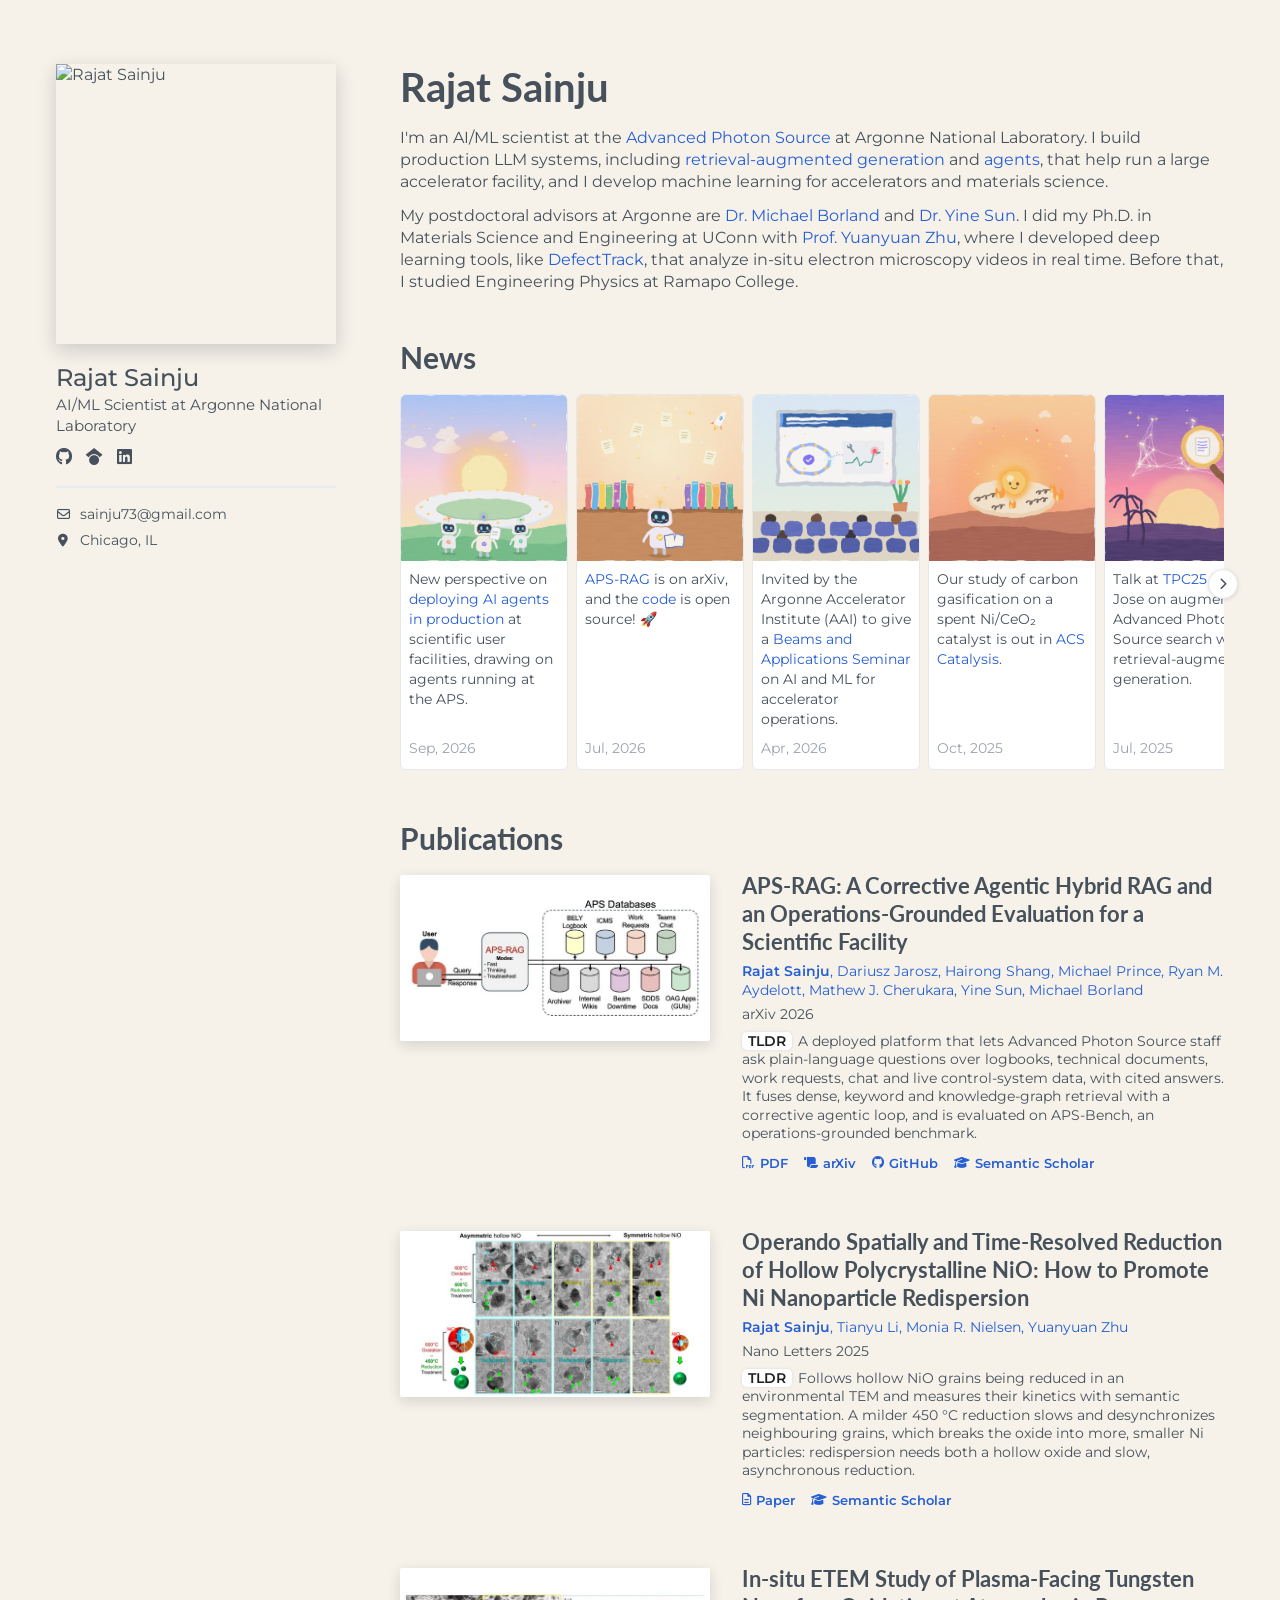
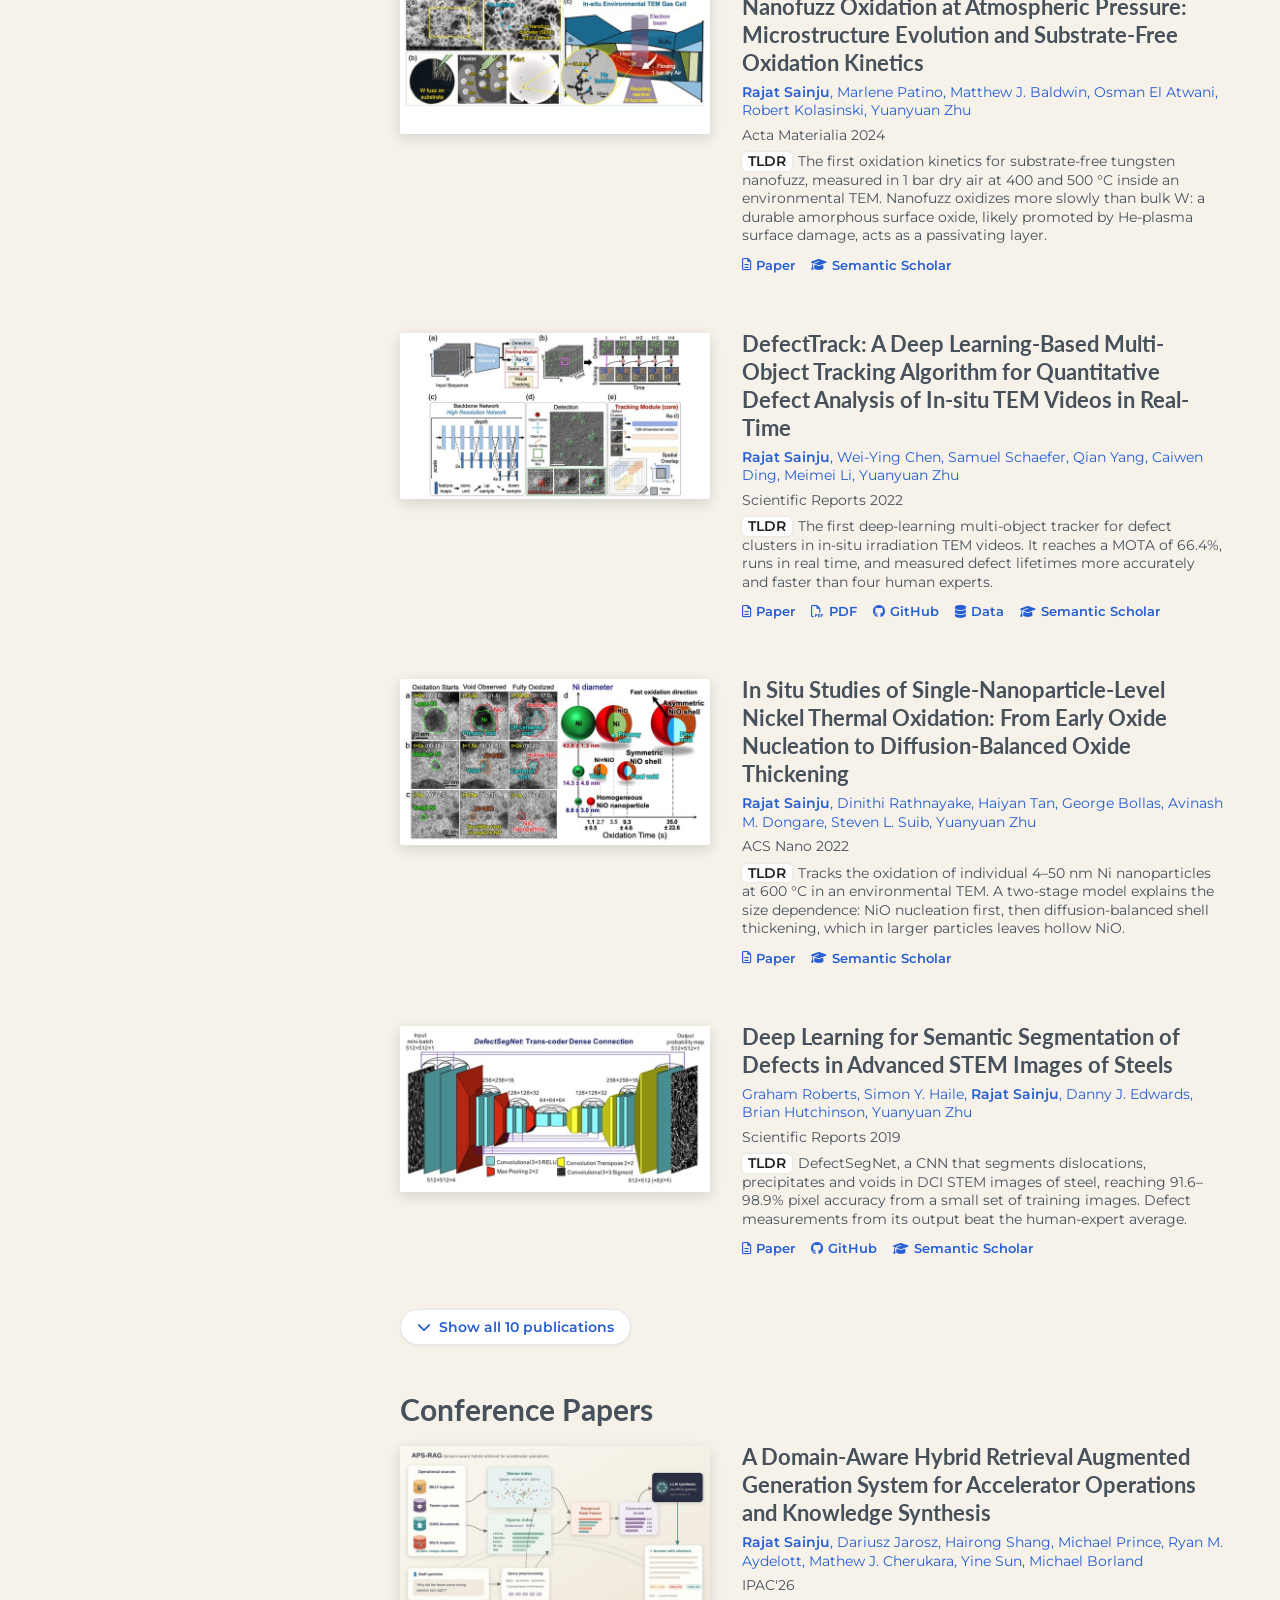
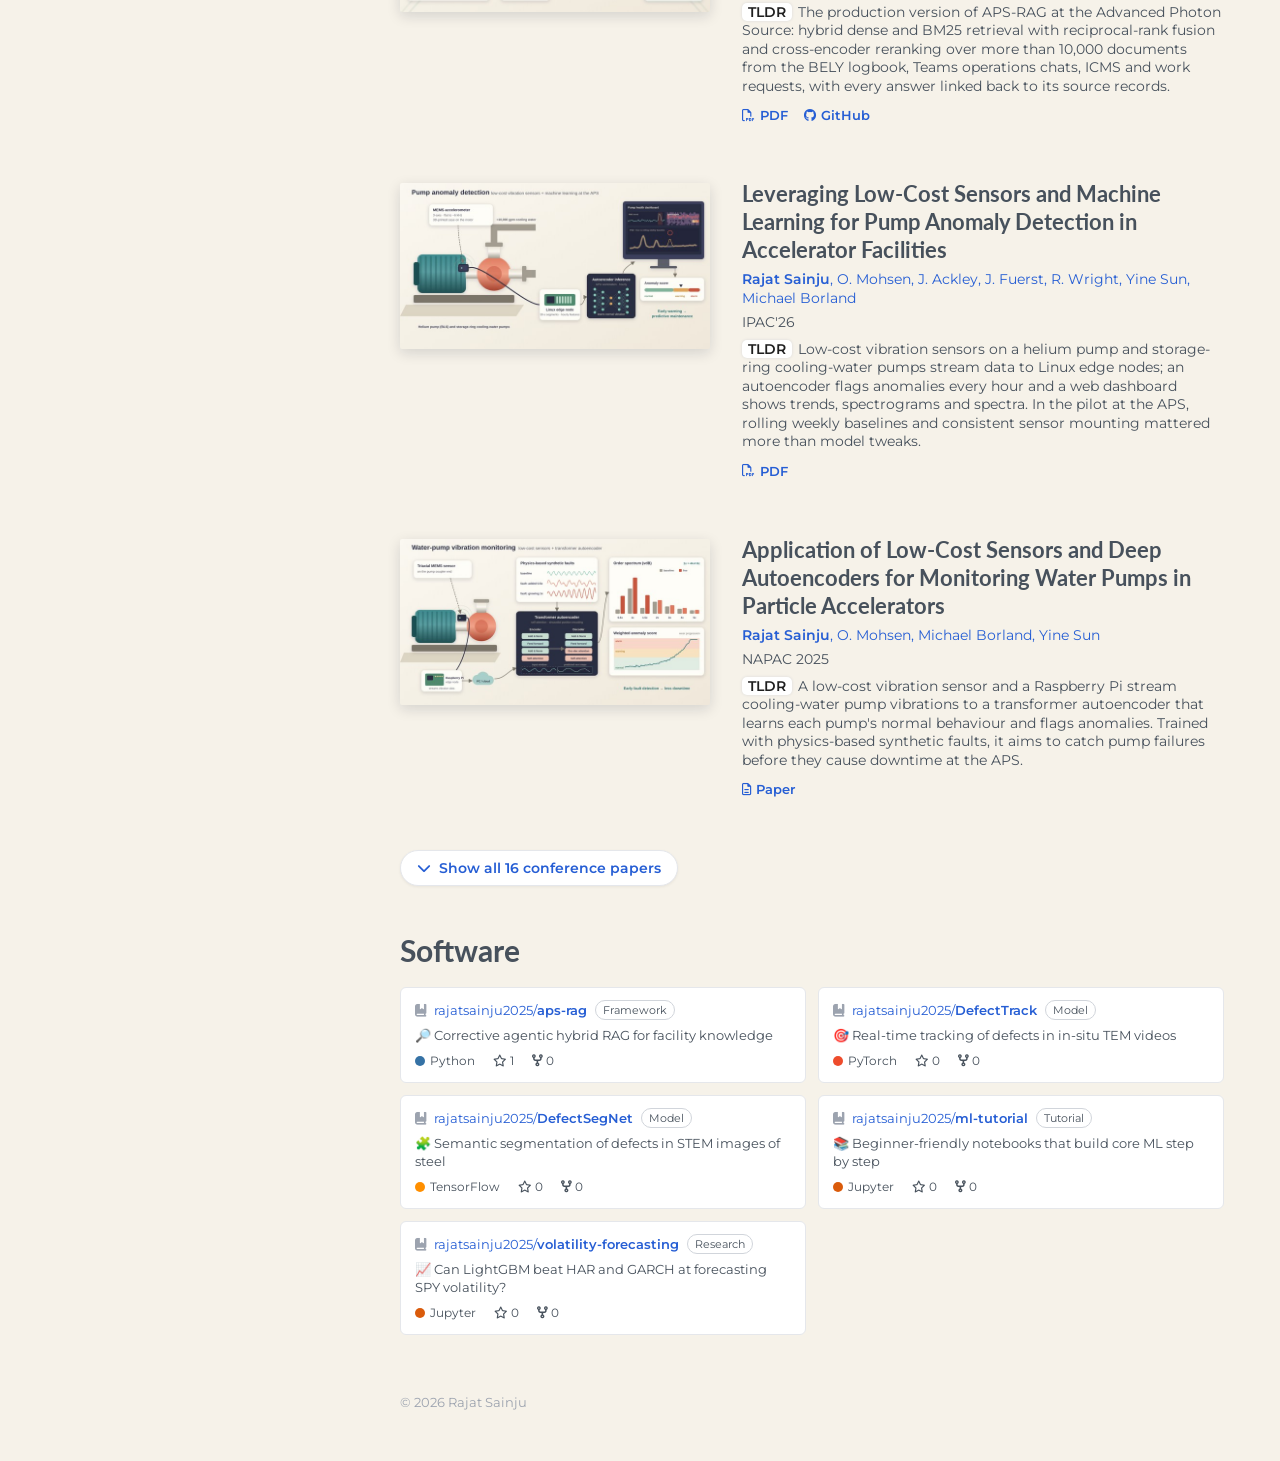
==== commit 673e4837: "Bio: link RAG to APS-RAG and agents to the deployment perspective Co-Authored-By: Claude Opus 5.5 <n" ====
--- a/index.html
+++ b/index.html
@@ -3,309 +3,59 @@
 <head>
   <meta charset="utf-8">
   <meta name="viewport" content="width=device-width, initial-scale=1">
-  <title>Rajat Sainju · Learning to See, Then to Read</title>
-  <meta name="description" content="Rajat Sainju, AI/ML scientist at the Advanced Photon Source, Argonne National Laboratory. An illustrated story of research in in-situ electron microscopy, computer vision, and LLM systems for a scientific facility.">
-  <meta property="og:title" content="Learning to See, Then to Read · Rajat Sainju">
-  <meta property="og:description" content="From watching nanomaterials change in an electron microscope to developing AI that performs experiments and monitors particle accelerators.">
-  <meta property="og:image" content="https://rajatsainju2025.github.io/assets/img/wc/ring.jpg">
+  <meta name="theme-color" content="#f6f2e9">
+  <title>Rajat Sainju</title>
+  <meta name="description" content="Rajat Sainju, AI/ML scientist at the Advanced Photon Source, Argonne National Laboratory. LLM systems, RAG and agents for accelerator facilities; machine learning for materials science.">
+  <meta property="og:title" content="Rajat Sainju">
+  <meta property="og:description" content="AI/ML scientist at the Advanced Photon Source, Argonne National Laboratory.">
+  <meta property="og:image" content="https://avatars.githubusercontent.com/u/202970519?v=4&s=560">
   <meta property="og:type" content="website">
-  <meta name="theme-color" content="#F6F1E7">
-  <link rel="icon" href="data:image/svg+xml,<svg xmlns='http://www.w3.org/2000/svg' viewBox='0 0 100 100'><circle cx='50' cy='50' r='36' fill='none' stroke='%23B4532A' stroke-width='12'/></svg>">
-  <link rel="preload" href="assets/fonts/newsreader-opsz.woff2" as="font" type="font/woff2" crossorigin>
-  <link rel="stylesheet" href="assets/css/editorial.css?v=7">
+  <link rel="icon" href="data:image/svg+xml,<svg xmlns='http://www.w3.org/2000/svg' viewBox='0 0 100 100'><text y='.9em' font-size='90'>👋</text></svg>">
+  <link rel="preconnect" href="https://fonts.googleapis.com">
+  <link rel="preconnect" href="https://fonts.gstatic.com" crossorigin>
+  <link href="https://fonts.googleapis.com/css2?family=Lato:wght@400;700&family=Montserrat:wght@400;500;600;700&display=swap" rel="stylesheet">
+  <link rel="stylesheet" href="https://cdnjs.cloudflare.com/ajax/libs/font-awesome/6.5.1/css/all.min.css">
+  <link rel="stylesheet" href="assets/css/style.css?v=b1247">
 </head>
 <body>
-  <a class="skip" href="#story">Skip to the story</a>
+  <div class="page">
+    <aside class="sidebar" id="sidebar"></aside>
+    <main class="main">
+      <h1 id="name"></h1>
+      <div class="bio" id="bio"></div>
 
-  <header class="masthead">
-    <div class="wrap masthead-row">
-      <a class="wordmark" href="#top">RAJAT SAINJU</a>
-      <nav aria-label="Sections">
-        <a class="nav-about" href="about.html">About</a>
-        <a href="#story">The story</a>
-        <a href="#numbers">In numbers</a>
-        <a href="#papers">Papers</a>
-        <a href="#software">Software</a>
-      </nav>
-    </div>
-    <div class="progress" aria-hidden="true"><span id="progress"></span></div>
-  </header>
+      <section>
+        <h3>News</h3>
+        <div class="news-wrap">
+          <div class="news" id="news"></div>
+          <button class="news-arrow left" id="news-left" aria-label="Scroll news left"><i class="fa-solid fa-chevron-left"></i></button>
+          <button class="news-arrow right" id="news-right" aria-label="Scroll news right"><i class="fa-solid fa-chevron-right"></i></button>
+        </div>
+      </section>
 
-  <main id="top">
-    <section class="hero wrap">
-      <p class="kicker">A research story in three chapters</p>
-      <h1>Learning to See, Then to Read</h1>
-      <p class="dek">First I watched nanomaterials change inside an electron microscope. Then I taught computers to watch for me. Now I develop AI that performs experiments and monitors particle accelerators. Here is what each step taught me.</p>
-      <p class="byline">By <strong>Rajat Sainju</strong> · AI/ML Scientist, Advanced Photon Source, Argonne National Laboratory</p>
-    </section>
+      <section>
+        <h3>Publications</h3>
+        <div id="projects"></div>
+        <button class="show-all" id="pub-toggle"></button>
+      </section>
 
-    <figure class="plate plate-hero">
-      <img src="assets/img/wc/ring.jpg" width="1600" height="900" alt="Watercolor of a ring-shaped synchrotron building in green fields at dawn, a gold line tracing the electron orbit">
-      <figcaption>A storage-ring light source at dawn. Every illustration here was drawn as flat shapes, then painted by one OpenCV watercolor filter (<a href="#colophon">how</a>).</figcaption>
-    </figure>
+      <section id="mm-section">
+        <h3>Conference Papers</h3>
+        <div id="mm"></div>
+        <div id="mm-more" hidden></div>
+        <button class="show-all" id="mm-toggle"></button>
+      </section>
 
-    <section id="story" class="prose">
-      <p class="lede"><span class="drop" aria-hidden="true">M</span><span class="sr-only">M</span>etals are never still. Inside a fusion reactor, helium plasma grows a porous fuzz on tungsten armour. Inside a fission reactor, neutrons knock atoms out of place in cascades that leave tiny defects behind. During my Ph.D. I watched changes like these happen in real time, inside an environmental electron microscope.</p>
-      <p>The microscope produced far more video than any person could read. So I built neural networks that segment and track what we see. Today, at Argonne's Advanced Photon Source, the reading problem has grown again: logbooks, work requests and live machine data from a facility that runs day and night.</p>
-      <p>The thread is the same. Each time, the hard part was turning a flood of observations into a few trustworthy numbers.</p>
-    </section>
+      <section>
+        <h3>Software</h3>
+        <div class="software" id="software"></div>
+      </section>
 
-    <div class="stats wrap" id="stats">
-      <div><b id="stat-papers">22</b><span>papers and proceedings, <span id="stat-years">2019 to 2026</span></span></div>
-      <div><b id="stat-nuclear">12</b><span>papers and abstracts on fission and fusion materials</span></div>
-      <div><b id="stat-coauthors">~80</b><span>co-authors</span></div>
-      <div><b id="stat-cites" class="c-language">…</b><span>citations, live from Semantic Scholar</span></div>
-    </div>
+      <footer>© <span id="year"></span> Rajat Sainju</footer>
+    </main>
+  </div>
 
-    <!-- ===================================================== Chapter I == -->
-    <section class="chapter wrap" aria-labelledby="ch1">
-      <div class="chapter-text">
-        <div class="numeral c-materials" aria-hidden="true">I</div>
-        <p class="kicker c-materials">Chapter one · Materials for fission and fusion</p>
-        <h2 id="ch1">Metals that face the fire</h2>
-        <p class="chapter-dek">Reactors ask metals to survive what almost nothing else does: neutron bombardment, helium plasma and, in an accident, hot air. With an environmental TEM I could heat a sample in real gas, or put it under an ion beam, and film it changing at the nanometre scale.</p>
-      </div>
-      <figure class="plate">
-        <img src="assets/img/wc/microscope.jpg" width="1200" height="900" loading="lazy" alt="Watercolor of an electron microscope column on a lab console, a nanoparticle with an oxide shell on its monitor">
-      </figure>
-    </section>
-
-    <figure class="graphic wide" id="reactors">
-      <p class="g-title">Two kinds of reactor, two kinds of damage</p>
-      <p class="g-sub">Where the microscopy in this chapter and the next fits.</p>
-      <div class="reactor-grid">
-        <div class="reactor">
-          <img src="assets/img/wc/tokamak.jpg" width="1200" height="900" loading="lazy" alt="Watercolor of a fusion tokamak with its top cut away, a glowing pink plasma ring inside, copper field coils around it">
-          <p class="reactor-kicker c-materials">Fusion</p>
-          <ul>
-            <li>Tungsten armours the divertor of ITER and is likely to line future reactors such as DEMO.</li>
-            <li>Helium from the plasma grows a porous <em>nanofuzz</em> on its surface.</li>
-            <li>If an accident lets air in, hot tungsten oxidizes and can shed volatile, radioactive oxide dust.</li>
-          </ul>
-          <p class="reactor-papers"><a href="#nugget-fusion">Nuggets 1 and 2 ↓</a></p>
-        </div>
-        <div class="reactor">
-          <img src="assets/img/wc/fission.jpg" width="1200" height="900" loading="lazy" alt="Watercolor of a pool-type fission reactor seen from a bridge, the core glowing blue under the water">
-          <p class="reactor-kicker c-vision">Fission</p>
-          <ul>
-            <li>Neutrons knock atoms out of place in cascades, again and again.</li>
-            <li>The displaced atoms gather into nanometre defect clusters, dislocation loops and voids.</li>
-            <li>How long those clusters live helps decide how much damage builds up, and when the metal starts to swell.</li>
-          </ul>
-          <p class="reactor-papers"><a href="#nugget-fission">Nugget 3 and chapter two ↓</a></p>
-        </div>
-      </div>
-      <figcaption>Context from Togaru, Sainju et al., <a href="https://doi.org/10.1016/j.matchar.2021.111016">Materials Characterization 2021</a>, Sainju et al., <a href="https://doi.org/10.1016/j.actamat.2024.120282">Acta Materialia 2024</a> and <a href="https://doi.org/10.1038/s41598-022-19697-1">Scientific Reports 2022</a>.</figcaption>
-    </figure>
-
-    <section class="prose" id="nugget-fusion">
-      <p class="nugget-label"><span class="c-materials">Fusion</span> · Nugget 1</p>
-      <blockquote class="pull">“Damage can be a shield.”</blockquote>
-      <p>You would expect helium-damaged, spongy tungsten to oxidize faster than the pristine metal if air leaks into a reactor. We measured it directly, in an environmental TEM at atmospheric pressure, and got the first kinetic data for substrate-free nanofuzz. In 1 bar of dry air at 500 °C, it oxidized about seven times <em>slower</em> than pristine tungsten. A durable, amorphous skin of oxide, likely promoted by the irradiation, kept it passivated.</p>
-    </section>
-
-    <figure class="graphic narrow" id="w-chart">
-      <p class="g-title">Nanofuzz oxidized about 7× slower</p>
-      <p class="g-sub">Parabolic oxidation rate at 500 °C in 1 bar dry air.</p>
-      <div id="w-bars"></div>
-      <figcaption>Nanofuzz rate measured in situ (<span id="w-kp400"></span> at 400 °C). The pristine bar is drawn from the paper's “about seven times” comparison with literature values for bulk W. Sainju et al., <a href="https://doi.org/10.1016/j.actamat.2024.120282">Acta Materialia 2024</a>.</figcaption>
-    </figure>
-
-    <section class="prose">
-      <p class="nugget-label"><span class="c-materials">Fusion</span> · Nugget 2</p>
-      <blockquote class="pull">“Which face you oxidize can matter more than 100 degrees.”</blockquote>
-      <p>In the first in-situ ETEM study of tungsten oxidation, we heated pristine and ion-irradiated tungsten from 500 to 900 °C and saw two very different oxide scales grow side by side. A nanocrystalline scale on one grain orientation grew much faster at 800 °C than a highly textured scale did at 900 °C. For a reactor wall, grain orientation, not just temperature, sets the pace (Togaru, Sainju et al., <a href="https://doi.org/10.1016/j.matchar.2021.111016">Materials Characterization 2021</a>).</p>
-    </section>
-
-    <section class="prose" id="nugget-fission">
-      <p class="nugget-label"><span class="c-vision">Fission</span> · Nugget 3</p>
-      <blockquote class="pull">“Radiation damage is a movie, not a photograph.”</blockquote>
-      <p>At Argonne's IVEM-Tandem facility, which recreates reactor-like irradiation inside a microscope, nickel was bombarded with 1 MeV krypton ions at 700 °C and filmed at 103 frames per second. Defect clusters about 8 nm across flickered into existence and faded, some within 19 milliseconds, some after more than 6 seconds. Those lifetimes are the physics. Measuring them meant following thousands of tiny, fading dots by hand, which is where chapter two begins.</p>
-    </section>
-
-    <section class="prose">
-      <p class="nugget-label">Beyond the reactor · Nugget 4</p>
-      <blockquote class="pull">“The average hides the story.”</blockquote>
-      <p>The same microscope works on catalysts. We oxidized 207 nickel nanoparticles, 4 to 50 nm across, at 600 °C in a gas cell. Measured all together, the batch took about 80 seconds to turn to oxide. Followed one by one, single particles took anywhere from about one second to more than a minute.</p>
-      <p>Size decides the ending. In stage one, oxide nucleates and eats inward a fixed distance, about 5.5 nm. If the particle's radius is smaller than that, it simply becomes a solid ball of oxide. If it is larger, nickel keeps diffusing outward through the oxide, leaves vacancies behind, and the particle hollows out.</p>
-    </section>
-
-    <figure class="graphic" id="ni-explorer">
-      <p class="g-title">Will this particle end up hollow?</p>
-      <p class="g-sub">Drag the starting radius, then press play. The dashed ring marks the critical thickness, 5.52 ± 1.45 nm, measured on large particles.</p>
-      <div class="ni-grid">
-        <svg id="ni-svg" viewBox="0 0 400 300" role="img" aria-labelledby="ni-outcome"></svg>
-        <div class="ni-controls">
-          <label for="ni-radius">Starting radius: <output id="ni-radius-out" for="ni-radius">12 nm</output></label>
-          <input id="ni-radius" type="range" min="2" max="25" step="0.5" value="12">
-          <div class="scale-row" aria-hidden="true"><span>2 nm</span><span>25 nm</span></div>
-          <button type="button" class="btn" id="ni-play">Play oxidation</button>
-          <p id="ni-stage" class="ni-stage" aria-live="polite"></p>
-          <p id="ni-outcome" class="ni-outcome"></p>
-        </div>
-      </div>
-      <figcaption>Drawn to scale. The outcome rule, the critical thickness and the timings come from Sainju et al., <a href="https://doi.org/10.1021/acsnano.2c00742">ACS Nano 2022</a>. The animation itself is schematic.</figcaption>
-    </figure>
-
-    <!-- ==================================================== Chapter II == -->
-    <section class="chapter wrap flip" aria-labelledby="ch2">
-      <figure class="plate">
-        <img src="assets/img/wc/frames.jpg" width="1200" height="900" loading="lazy" alt="Watercolor of five grainy microscope video frames on a desk, each defect boxed and numbered">
-      </figure>
-      <div class="chapter-text">
-        <div class="numeral c-vision" aria-hidden="true">II</div>
-        <p class="kicker c-vision">Chapter two · Teaching computers to watch</p>
-        <h2 id="ch2">The video was too long to read</h2>
-        <p class="chapter-dek">The irradiation video from nugget 3 ran 1,200 frames, under 12 seconds. Labelling every defect in it took three experts about 20 weeks.</p>
-      </div>
-    </section>
-
-    <section class="prose">
-      <p class="nugget-label"><span class="c-vision">Fission</span> · Nugget 5</p>
-      <blockquote class="pull">“Judge the model by the physics, not the leaderboard.”</blockquote>
-      <p>DefectTrack follows defect clusters, about 20 pixels wide, as they flicker into existence under an ion beam and fade away. Standard tracking scores tell you how often boxes match. Materials scientists care about something else: the distribution of defect lifetimes, which hints at what kind of defect each one is. So we tested the tracker the way you would test an expert.</p>
-    </section>
-
-    <figure class="graphic" id="tracker">
-      <div class="g-head">
-        <p class="g-title">Watch a tracker work</p>
-        <span class="badge">Simulation</span>
-      </div>
-      <p class="g-sub">Synthetic frames, one every 9.7 ms, with defects about 20 px wide, as in the real video. Each colour is one tracked identity. A dashed box is a frame where a faint defect slips past the detector and the tracker fills the gap.</p>
-      <div class="tracker-grid">
-        <div class="tracker-stage">
-          <canvas id="tracker-canvas" width="640" height="400" role="img" aria-label="Simulated grainy microscope video with defects appearing and fading, each boxed by a tracker"></canvas>
-          <div class="tracker-clock" id="tracker-clock">0.0 ms</div>
-        </div>
-        <div class="tracker-side">
-          <div class="btn-row">
-            <button type="button" class="btn" id="tracker-play">Pause</button>
-            <button type="button" class="btn ghost" id="tracker-boxes" aria-pressed="true">Boxes on</button>
-          </div>
-          <p class="side-label">Lifetimes of finished tracks</p>
-          <svg id="tracker-hist" viewBox="0 0 260 150" role="img" aria-label="Histogram of simulated defect lifetimes"></svg>
-          <p class="side-note" id="tracker-count">0 tracks finished</p>
-        </div>
-      </div>
-      <figcaption>Illustration only. Lifetimes are drawn from an exponential distribution; the real ones in the paper ran from 19.4 ms to 6.4 s.</figcaption>
-    </figure>
-
-    <figure class="graphic" id="ks-chart">
-      <p class="g-title">Two of four experts were measurably off. The tracker was not.</p>
-      <p class="g-sub">Each lifetime distribution tested against the hand-labelled truth (Kolmogorov–Smirnov). A dot in the shaded band, p &lt; 0.05, differs significantly from the truth.</p>
-      <div id="ks-svg" class="chart"></div>
-      <figcaption>DefectTrack processed the whole video in 57 seconds. The experts averaged 5.25 hours to track a tenth of the defects. Sainju et al., <a href="https://doi.org/10.1038/s41598-022-19697-1">Scientific Reports 2022</a>, Table 3.</figcaption>
-    </figure>
-
-    <section class="prose">
-      <p>The same idea guided our earlier segmentation network, DefectSegNet. It finds dislocations, precipitates and voids in HT-9, a martensitic steel studied for reactor service, imaged before and after neutron irradiation at 412 °C. A pixel-accuracy score is a means, not an end. What matters is whether the dislocation densities and the void and precipitate sizes you compute from its output match the truth.</p>
-    </section>
-
-    <figure class="graphic" id="seg-chart">
-      <p class="g-title">A segmentation network beat the expert average on 8 of 10 measurements</p>
-      <p class="g-sub">Error against hand-labelled truth for defects in HT-9 steel. <span class="key"><i class="k-expert"></i>each expert</span> <span class="key"><i class="k-avg"></i>expert average</span> <span class="key"><i class="k-model"></i>DefectSegNet</span></p>
-      <div id="seg-svg" class="chart"></div>
-      <figcaption>Roberts, Haile, Sainju et al., <a href="https://doi.org/10.1038/s41598-019-49105-0">Scientific Reports 2019</a>, Tables 2 and 3. Size spreads (standard deviations) are left out here.</figcaption>
-    </figure>
-
-    <!-- =================================================== Chapter III == -->
-    <section class="chapter wrap" aria-labelledby="ch3">
-      <div class="chapter-text">
-        <div class="numeral c-language" aria-hidden="true">III</div>
-        <p class="kicker c-language">Chapter three · At the Advanced Photon Source</p>
-        <h2 id="ch3">Machines that read the facility</h2>
-        <p class="chapter-dek">A light source keeps its memory in logbooks, documents, work requests, chat and live control-system data. The answers staff need are in there, scattered.</p>
-      </div>
-      <figure class="plate">
-        <img src="assets/img/wc/logbooks.jpg" width="1200" height="900" loading="lazy" alt="Watercolor of a desk at night with stacks of logbooks and threads of light running to a laptop, the ring building seen through the window">
-      </figure>
-    </section>
-
-    <section class="prose">
-      <p class="nugget-label">Nugget 6</p>
-      <blockquote class="pull">“An answer is only as good as its citations.”</blockquote>
-      <p>APS-RAG lets staff ask plain questions and get answers that point to their sources. It searches three ways at once, then checks its own evidence. When the evidence is weak, it rewrites the question and searches again before it answers. We evaluate it on APS-Bench, a benchmark grounded in the facility's real operations.</p>
-    </section>
-
-    <figure class="graphic wide" id="rag">
-      <p class="g-title">How a question travels through APS-RAG</p>
-      <p class="g-sub">Pick a step.</p>
-      <ol class="rag-steps" id="rag-steps"></ol>
-      <div class="rag-detail">
-        <p id="rag-text" aria-live="polite"></p>
-        <ul class="rag-sources" id="rag-sources" aria-label="Sources searched"></ul>
-      </div>
-      <figcaption>A schematic of the pipeline described in Sainju et al., <a href="https://arxiv.org/abs/2607.24663">arXiv 2026</a>. <a href="https://github.com/rajatsainju2025/aps-rag">Code on GitHub</a>.</figcaption>
-    </figure>
-
-    <section class="prose">
-      <p class="nugget-label">Nugget 7</p>
-      <blockquote class="pull">“Production is a different sport.”</blockquote>
-      <p>A demo has to answer one question well. A deployed agent has to keep answering, safely, for people who rely on it. With colleagues across the APS and Argonne, I helped write down what that takes, from beamline control to knowledge retrieval, in <a href="https://arxiv.org/abs/2609.36362">a perspective on deploying agents at user facilities</a>.</p>
-    </section>
-
-    <!-- ===================================================== Numbers == -->
-    <section id="numbers" class="wrap block">
-      <p class="kicker">The work, in numbers</p>
-      <h2>Three themes, one drift</h2>
-      <p class="block-dek">Each dot is a paper, sized by its citations; a gold halo marks work on fission or fusion materials. Rings are conference abstracts. Hover or tap a dot.</p>
-      <div id="timeline" class="chart"></div>
-    </section>
-
-    <section class="wrap block">
-      <h2>Papers and the people on them</h2>
-      <p class="block-dek">Coloured dots are papers; small dots are co-authors. I am the dark dot in the middle. Hover or tap a person to see what we wrote together.</p>
-      <div id="network" class="network"></div>
-    </section>
-
-    <!-- ===================================================== Index == -->
-    <section id="papers" class="wrap block">
-      <div class="index-head">
-        <h2>Papers</h2>
-        <div class="filters" role="group" aria-label="Filter papers by theme" id="filters"></div>
-      </div>
-      <ol class="index" id="index"></ol>
-      <div class="pager" id="pager"></div>
-      <details class="abstracts">
-        <summary>Conference abstracts</summary>
-        <ul id="abstracts"></ul>
-      </details>
-    </section>
-
-    <section id="dispatches" class="wrap block">
-      <h2>Dispatches</h2>
-      <ol class="dispatches" id="news"></ol>
-    </section>
-
-    <section id="software" class="wrap block">
-      <h2>Software</h2>
-      <div class="term" id="software-list"></div>
-    </section>
-  </main>
-
-  <div class="tip" id="tip" role="status" hidden></div>
-
-  <footer id="about">
-    <img class="skyline" src="assets/img/wc/skyline.jpg" width="1600" height="700" loading="lazy" alt="Watercolor of the Chicago skyline at dusk over Lake Michigan">
-    <div class="wrap footer-grid">
-      <div>
-        <p class="f-head">About</p>
-        <div id="bio" class="f-bio"></div>
-      </div>
-      <div>
-        <p class="f-head">Elsewhere</p>
-        <ul class="links" id="links"></ul>
-      </div>
-      <div id="colophon">
-        <p class="f-head">Colophon</p>
-        <p>Illustrations are flat SVG scenes painted by <a href="https://github.com/rajatsainju2025/rajatsainju2025.github.io/blob/main/tools/watercolor.py">an OpenCV watercolor filter</a>: smoothing, wobble, wet edges, granulation and paper grain. Charts are hand-built SVG from the papers' own tables. Type is Newsreader and Libre Franklin.</p>
-      </div>
-    </div>
-    <p class="wrap copyright">© <span id="year"></span> Rajat Sainju</p>
-  </footer>
-
-  <script src="assets/js/data.js?v=7"></script>
-  <script src="assets/js/story.js?v=7"></script>
-  <script src="assets/js/editorial.js?v=7"></script>
+  <script src="assets/js/data.js?v=b1247"></script>
+  <script src="assets/js/main.js?v=b1247"></script>
 </body>
 </html>
--- a/assets/css/style.css
+++ b/assets/css/style.css
@@ -0,0 +1,373 @@
+:root {
+  --bg: #f6f2e9;
+  --text: #47515c;
+  --muted: #9ca3af;
+  --link: #265ed4;
+  --border: #e5e7eb;
+  --rule: #e8ecf2;
+  --card: #ffffff;
+  --heading: "Lato", "Helvetica Neue", Helvetica, -apple-system, "Segoe UI", Arial, sans-serif;
+  --body: "Montserrat", -apple-system, "Segoe UI", Arial, sans-serif;
+}
+
+* { box-sizing: border-box; }
+
+html { scroll-behavior: smooth; }
+
+body {
+  margin: 0;
+  background: var(--bg);
+  color: var(--text);
+  font-family: var(--body);
+  font-size: 16px;
+  line-height: 22px;
+  -webkit-font-smoothing: antialiased;
+}
+
+a { color: var(--link); text-decoration: none; }
+a:hover { text-decoration: underline; }
+
+/* ---------- layout ---------- */
+
+.page {
+  max-width: 1216px;
+  margin: 0 auto;
+  padding: 64px 24px 48px;
+  display: grid;
+  grid-template-columns: 280px minmax(0, 1fr);
+  column-gap: 64px;
+}
+
+.sidebar {
+  position: sticky;
+  top: 64px;
+  align-self: start;
+}
+
+.main h1 {
+  font-family: var(--heading);
+  font-size: 40px;
+  line-height: 55px;
+  font-weight: 700;
+  margin: -4px 0 12px;
+}
+
+.main h3 {
+  font-family: var(--heading);
+  font-size: 30px;
+  line-height: 41px;
+  font-weight: 700;
+  margin: 44px 0 16px;
+}
+
+.bio { margin: 0; }
+.bio p { margin: 0 0 12px; }
+.bio p:last-child { margin-bottom: 0; }
+
+/* ---------- sidebar ---------- */
+
+.photo {
+  width: 280px;
+  height: 280px;
+  object-fit: cover;
+  display: block;
+  box-shadow: 0 6px 18px rgba(15, 23, 42, 0.18);
+}
+
+.side-name {
+  font-size: 24px;
+  line-height: 32px;
+  font-weight: 500;
+  margin-top: 18px;
+}
+
+.side-title { font-size: 15px; line-height: 21px; }
+
+.socials {
+  display: flex;
+  gap: 14px;
+  margin-top: 10px;
+  font-size: 17px;
+}
+.socials a { color: var(--text); }
+.socials a:hover { color: var(--link); text-decoration: none; }
+
+.side-rule {
+  border: 0;
+  border-top: 2px solid var(--rule);
+  margin: 18px 0 16px;
+}
+
+.contact { list-style: none; padding: 0; margin: 0; font-size: 14px; line-height: 20px; }
+.contact li { display: flex; align-items: center; gap: 10px; margin-bottom: 6px; }
+.contact i { width: 14px; text-align: center; font-size: 13px; }
+
+/* ---------- news ---------- */
+
+.news-wrap { position: relative; }
+
+.news {
+  display: flex;
+  gap: 8px;
+  overflow-x: auto;
+  scroll-behavior: smooth;
+  scrollbar-width: none;
+  padding-bottom: 4px;
+}
+.news::-webkit-scrollbar { display: none; }
+
+.news-card {
+  flex: 0 0 168px;
+  position: relative;
+  background: var(--card);
+  border: 1.5px solid var(--border);
+  border-radius: 6px;
+  overflow: hidden;
+  padding-bottom: 40px;
+  min-height: 376px;
+}
+
+.news-card img,
+.news-card .tile {
+  width: 100%;
+  height: 166px;
+  object-fit: cover;
+  display: block;
+}
+
+.tile {
+  display: flex !important;
+  align-items: center;
+  justify-content: center;
+  font-size: 64px;
+}
+
+.news-card .text { font-size: 14px; line-height: 20px; padding: 8px 8px 0; }
+
+.news-card .date {
+  position: absolute;
+  bottom: 10px;
+  left: 0;
+  padding: 0 8px;
+  font-size: 14px;
+  color: var(--muted);
+}
+
+.news-arrow {
+  position: absolute;
+  top: 50%;
+  transform: translateY(-50%);
+  width: 30px;
+  height: 30px;
+  border-radius: 50%;
+  border: 1px solid var(--border);
+  background: #fff;
+  color: var(--text);
+  box-shadow: 0 1px 4px rgba(0, 0, 0, 0.12);
+  cursor: pointer;
+  display: flex;
+  align-items: center;
+  justify-content: center;
+  font-size: 12px;
+  transition: opacity 0.2s;
+}
+.news-arrow.left { left: -14px; }
+.news-arrow.right { right: -14px; }
+.news-arrow[hidden] { display: none; }
+
+/* gradient tints for tiles and title cards */
+.tint-violet { background: linear-gradient(135deg, #ede9fe, #c7d2fe); }
+.tint-amber  { background: linear-gradient(135deg, #fef3c7, #fed7aa); }
+.tint-teal   { background: linear-gradient(135deg, #ccfbf1, #bae6fd); }
+.tint-rose   { background: linear-gradient(135deg, #ffe4e6, #fbcfe8); }
+.tint-sky    { background: linear-gradient(135deg, #e0f2fe, #dbeafe); }
+.tint-slate  { background: linear-gradient(135deg, #f1f5f9, #e2e8f0); }
+.tint-lime   { background: linear-gradient(135deg, #ecfccb, #d1fae5); }
+
+/* ---------- projects ---------- */
+
+.project {
+  display: grid;
+  grid-template-columns: 310px minmax(0, 1fr);
+  column-gap: 32px;
+  margin-bottom: 56px;
+}
+
+.thumb {
+  width: 310px;
+  height: 166px;
+  object-fit: cover;
+  display: block;
+  border-radius: 2px;
+  box-shadow: 0 4px 14px rgba(15, 23, 42, 0.14);
+  background: #fff;
+}
+
+.title-card {
+  width: 310px;
+  height: 166px;
+  border-radius: 2px;
+  box-shadow: 0 4px 14px rgba(15, 23, 42, 0.14);
+  display: flex;
+  flex-direction: column;
+  align-items: center;
+  justify-content: center;
+  text-align: center;
+  padding: 0 18px;
+}
+.title-card .l1 { font-size: 14px; font-weight: 500; color: #9aa8b7; }
+.title-card .l2 { font-size: 24px; line-height: 28px; font-weight: 650; color: #9aa8b7; margin-top: 4px; }
+
+.project h4 {
+  font-family: var(--heading);
+  font-size: 22px;
+  line-height: 28px;
+  font-weight: 700;
+  margin: -3px 0 6px;
+}
+
+.authors { font-size: 13.5px; line-height: 18.5px; color: var(--link); }
+.authors .me { font-weight: 600; }
+.authors .more { color: var(--muted); cursor: pointer; border: 0; background: none; padding: 0; font: inherit; }
+.authors .more:hover { text-decoration: underline; }
+
+.venue { font-size: 13.5px; line-height: 18.5px; margin-top: 6px; }
+
+.tldr { font-size: 13.5px; line-height: 18.5px; margin-top: 8px; }
+.tldr .badge {
+  display: inline-block;
+  font-weight: 600;
+  color: #1f1f1f;
+  background: #fff;
+  border-radius: 5px;
+  box-shadow: 0 0 3px #d9d9d9;
+  padding: 0 6px;
+  margin-right: 6px;
+}
+
+.plinks {
+  display: flex;
+  flex-wrap: wrap;
+  align-items: center;
+  gap: 4px 16px;
+  margin-top: 10px;
+  font-size: 12.5px;
+  font-weight: 600;
+}
+.plinks a { display: inline-flex; align-items: center; gap: 5px; }
+.plinks .cites { color: #c2410c; font-weight: 500; display: inline-flex; align-items: center; gap: 5px; }
+.plinks .cites i { color: #f59e0b; }
+.plinks .cites[hidden] { display: none; }
+
+.abstracts { margin: -24px 0 0; font-size: 14px; }
+.abstracts summary { cursor: pointer; font-weight: 600; color: var(--link); }
+.abstracts ul { padding-left: 18px; margin: 10px 0 0; }
+.abstracts li { margin-bottom: 6px; line-height: 19px; }
+.abstracts .yr { color: var(--muted); margin-right: 6px; }
+
+/* ---------- software ---------- */
+
+.software {
+  display: grid;
+  grid-template-columns: repeat(2, minmax(0, 1fr));
+  gap: 12px;
+}
+
+.repo {
+  background: var(--card);
+  border: 1px solid var(--border);
+  border-radius: 6px;
+  padding: 12px 14px;
+  font-size: 13px;
+  line-height: 18px;
+}
+.repo .head { display: flex; align-items: center; gap: 8px; flex-wrap: wrap; }
+.repo .head i { color: var(--muted); }
+.repo .owner { color: var(--link); }
+.repo .rname { color: var(--link); font-weight: 600; }
+.repo .tag {
+  font-size: 11px;
+  border: 1px solid #d1d5db;
+  border-radius: 999px;
+  padding: 0 7px;
+  color: var(--text);
+}
+.repo .desc { margin: 6px 0 8px; }
+.repo .meta { display: flex; gap: 18px; color: var(--text); font-size: 12px; }
+.repo .meta a { color: var(--text); }
+.repo .dot { display: inline-block; width: 10px; height: 10px; border-radius: 50%; margin-right: 5px; vertical-align: -1px; }
+
+footer { margin-top: 56px; font-size: 13px; color: var(--muted); }
+
+/* ---------- small screens ---------- */
+
+@media (max-width: 900px) {
+  .page { grid-template-columns: minmax(0, 1fr); padding: 32px 16px 40px; }
+  .sidebar { position: static; display: flex; flex-direction: column; align-items: center; text-align: center; margin-bottom: 28px; }
+  .photo { width: 200px; height: 200px; }
+  .socials { justify-content: center; }
+  .side-rule { width: 100%; max-width: 280px; }
+  .contact li { justify-content: center; }
+  .main h1 { display: none; }
+  .project { grid-template-columns: 1fr; row-gap: 14px; }
+  .thumb, .title-card { width: 100%; max-width: 420px; height: auto; aspect-ratio: 310 / 166; }
+  .software { grid-template-columns: 1fr; }
+  .news-arrow { display: none; }
+}
+
+/* ---------- figure viewer ---------- */
+
+.fig-link { position: relative; display: block; width: fit-content; cursor: zoom-in; }
+.fig-link .zoom {
+  position: absolute; right: 8px; bottom: 8px;
+  width: 28px; height: 28px; border-radius: 50%;
+  background: rgba(255, 255, 255, 0.92); color: var(--text);
+  display: flex; align-items: center; justify-content: center; font-size: 12px;
+  box-shadow: 0 1px 4px rgba(0, 0, 0, 0.2);
+  opacity: 0; transition: opacity 0.15s;
+}
+.fig-link:hover .zoom, .fig-link:focus .zoom { opacity: 1; }
+
+.lightbox {
+  position: fixed; inset: 0; z-index: 50;
+  background: rgba(15, 23, 42, 0.78);
+  display: flex; align-items: center; justify-content: center;
+  padding: 24px;
+}
+.lightbox[hidden] { display: none; }
+.lightbox figure {
+  position: relative; margin: 0;
+  max-width: min(1100px, 100%); max-height: 100%;
+  background: #fff; border-radius: 8px; padding: 16px;
+  display: flex; flex-direction: column; overflow: auto;
+}
+.lightbox img { max-width: 100%; max-height: 74vh; object-fit: contain; display: block; margin: 0 auto; }
+.lightbox figcaption { font-size: 13.5px; line-height: 19px; margin-top: 10px; color: var(--text); }
+.lb-close {
+  position: absolute; top: 8px; right: 8px;
+  width: 30px; height: 30px; border-radius: 50%;
+  border: 1px solid var(--border); background: #fff; cursor: pointer; color: var(--text);
+}
+@media (max-width: 900px) { .fig-link { width: 100%; max-width: 420px; } }
+
+/* ---------- Microscopy & Microanalysis "show all" ---------- */
+
+.show-all {
+  display: inline-flex; align-items: center; gap: 8px;
+  margin-top: -20px;
+  padding: 8px 16px;
+  font: 600 14px var(--body);
+  color: var(--link);
+  background: #fff;
+  border: 1px solid var(--border);
+  border-radius: 999px;
+  cursor: pointer;
+  box-shadow: 0 1px 3px rgba(0, 0, 0, 0.06);
+}
+.show-all:hover { border-color: var(--link); }
+.show-all[hidden] { display: none; }
+#mm-more[hidden], .project[hidden] { display: none; }
+.more-head { font: 700 18px var(--heading); margin: 0 0 8px; }
+.abstract-list { padding-left: 18px; margin: 0 0 40px; font-size: 14px; }
+.abstract-list li { margin-bottom: 6px; line-height: 19px; }
+.abstract-list .yr { color: var(--muted); margin-right: 6px; }
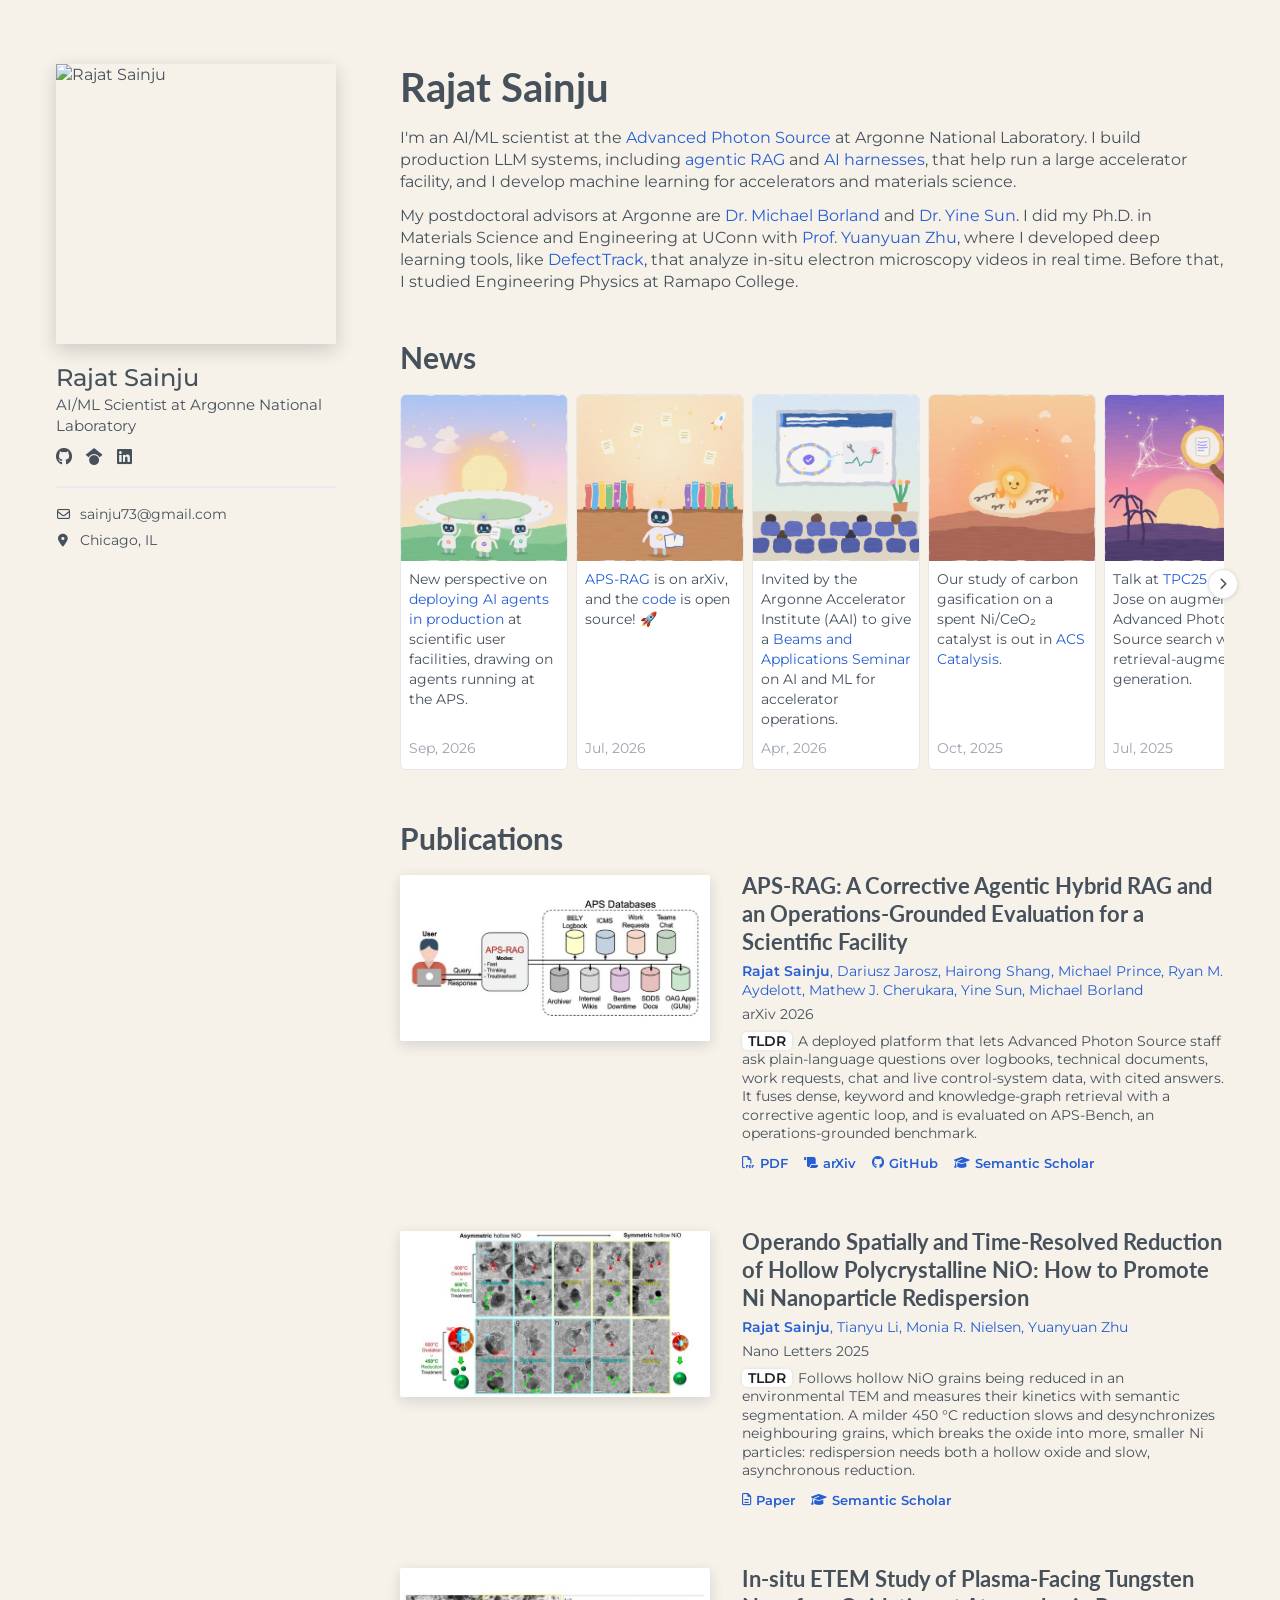
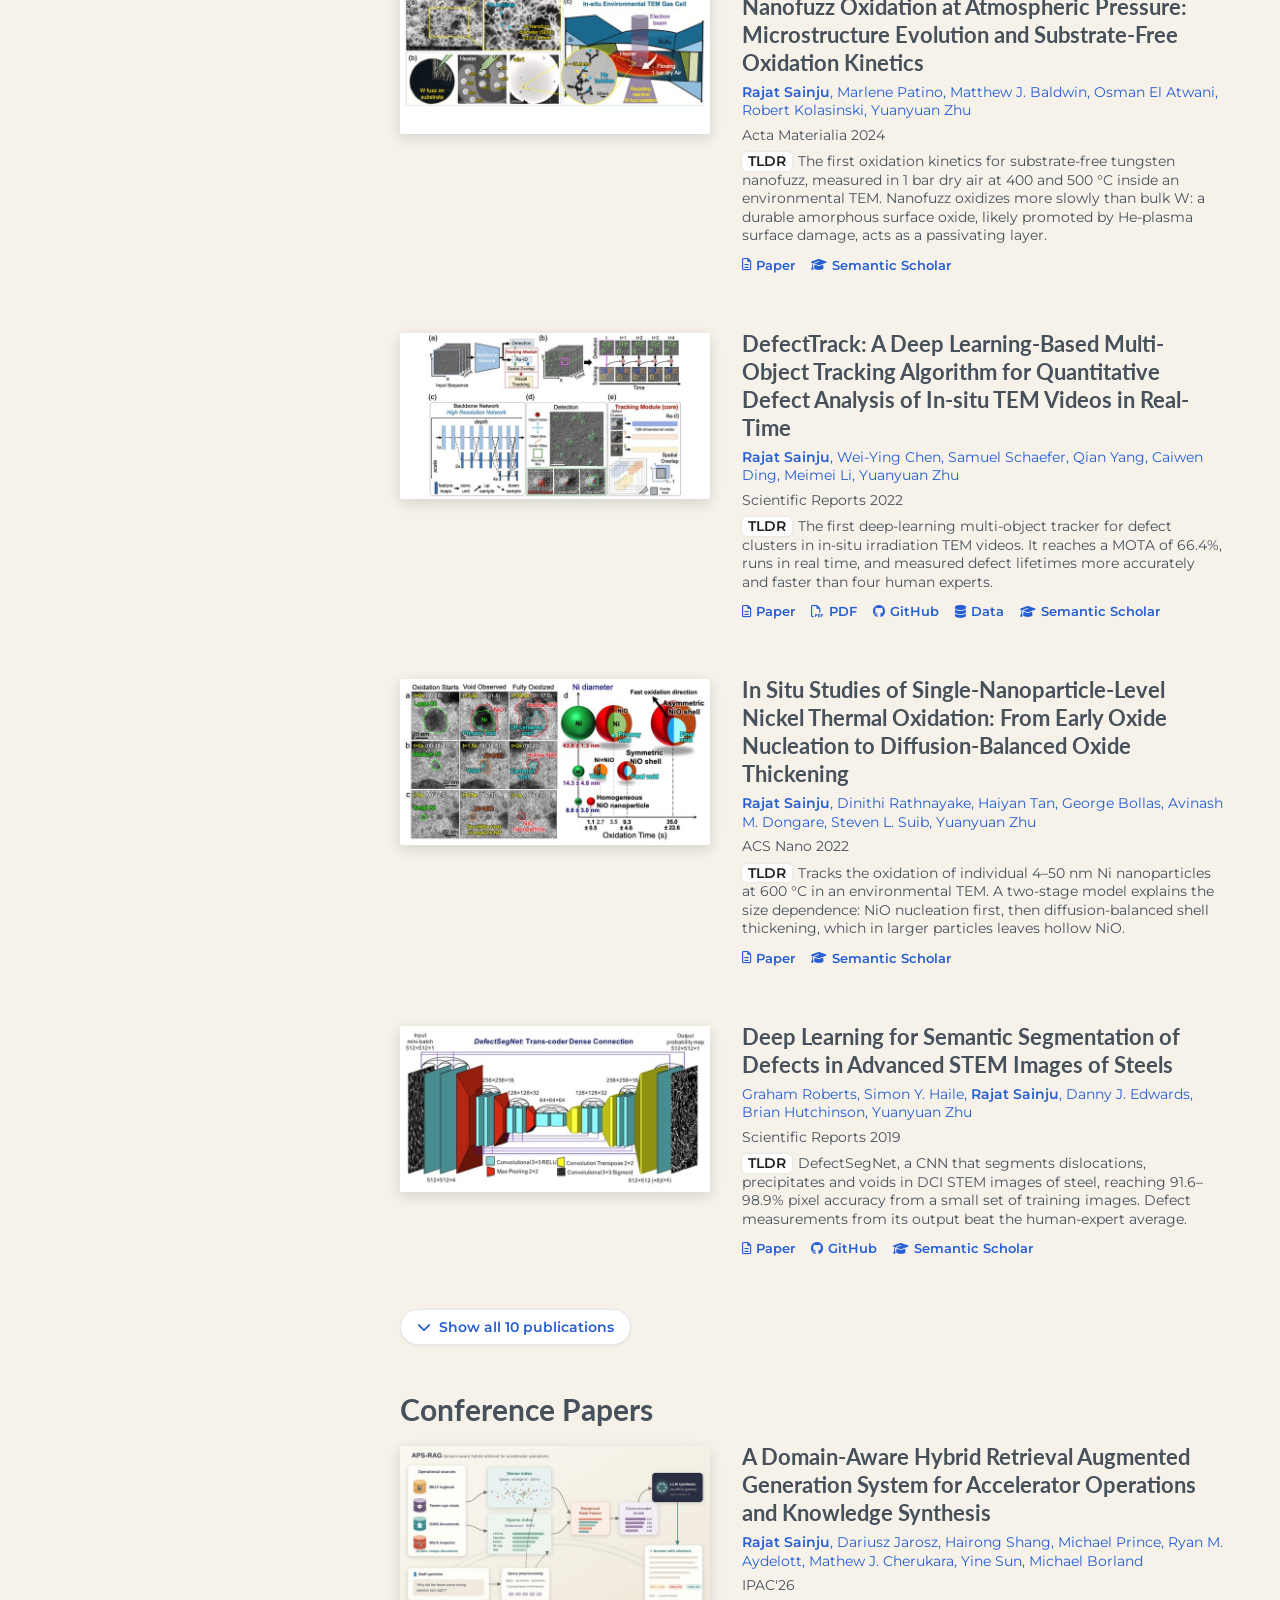
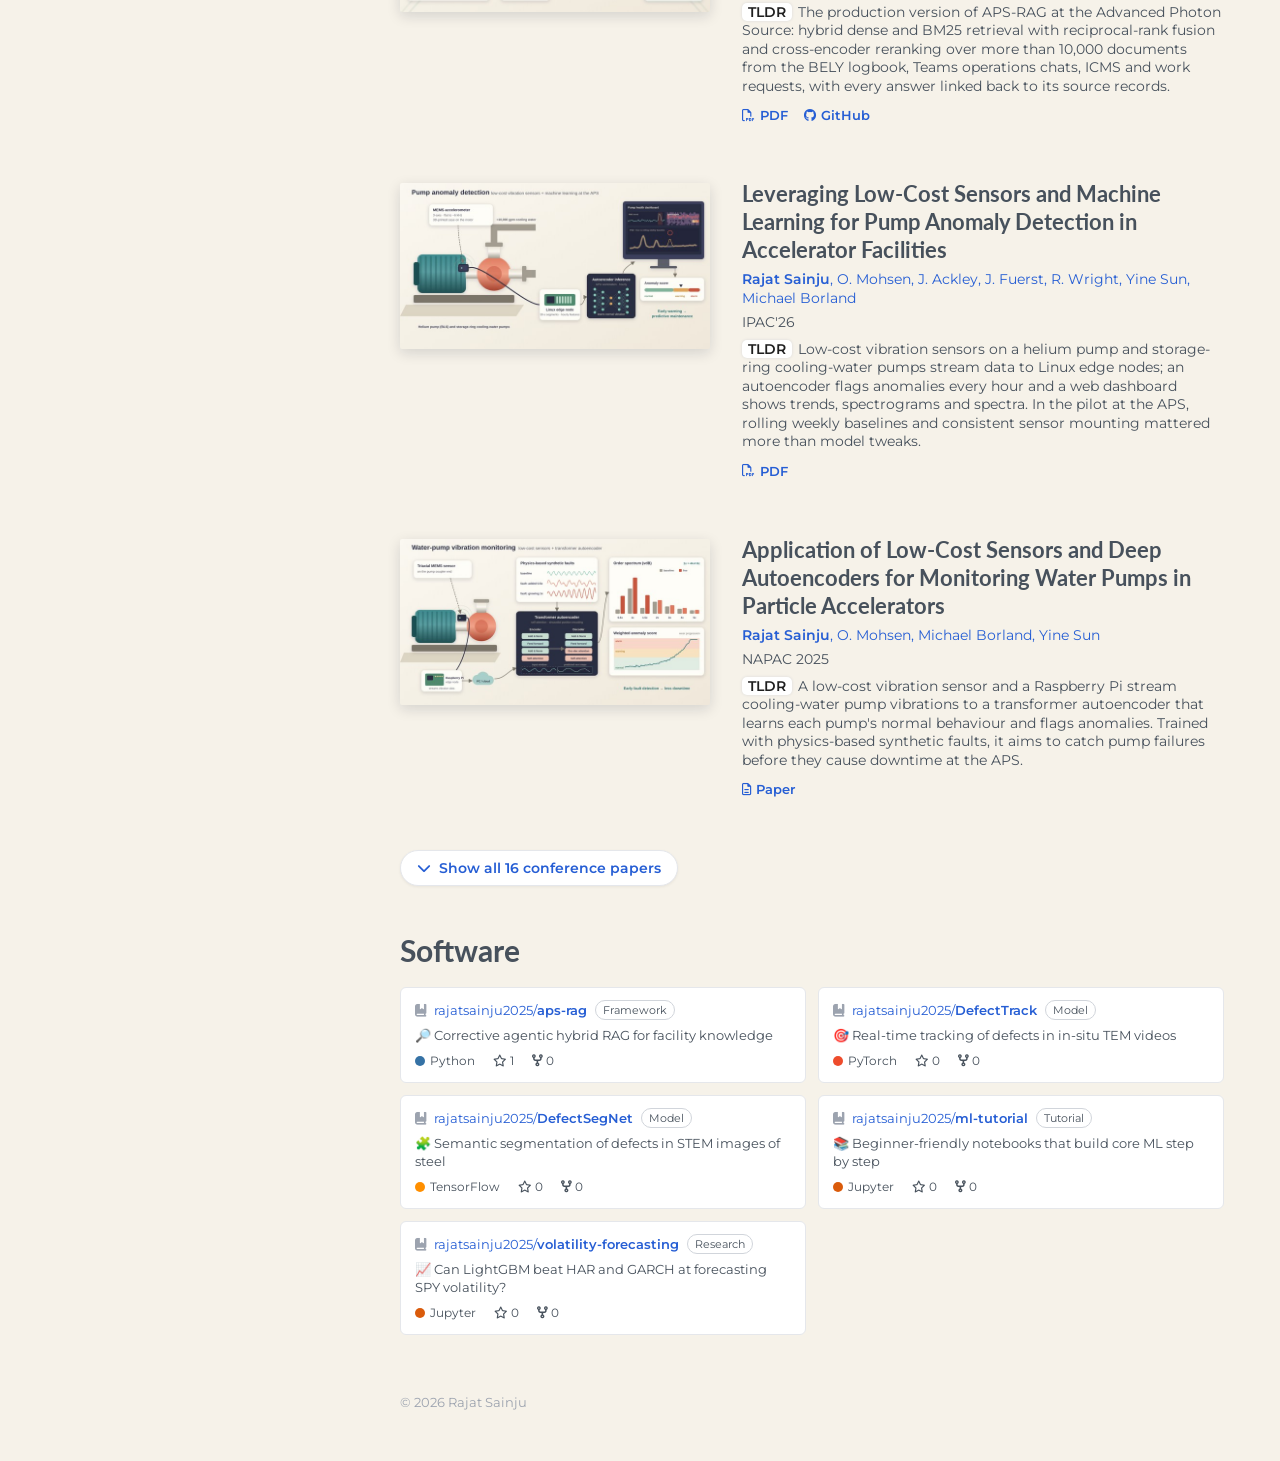
==== commit f08bdc82: "Bio: 'agentic RAG and AI harnesses' Co-Authored-By: Claude Opus 5.5 <noreply@anthropic.com> Claude-S" ====
--- a/index.html
+++ b/index.html
@@ -15,7 +15,7 @@
   <link rel="preconnect" href="https://fonts.gstatic.com" crossorigin>
   <link href="https://fonts.googleapis.com/css2?family=Lato:wght@400;700&family=Montserrat:wght@400;500;600;700&display=swap" rel="stylesheet">
   <link rel="stylesheet" href="https://cdnjs.cloudflare.com/ajax/libs/font-awesome/6.5.1/css/all.min.css">
-  <link rel="stylesheet" href="assets/css/style.css?v=b1247">
+  <link rel="stylesheet" href="assets/css/style.css?v=b1248">
 </head>
 <body>
   <div class="page">
@@ -55,7 +55,7 @@
     </main>
   </div>
 
-  <script src="assets/js/data.js?v=b1247"></script>
-  <script src="assets/js/main.js?v=b1247"></script>
+  <script src="assets/js/data.js?v=b1248"></script>
+  <script src="assets/js/main.js?v=b1248"></script>
 </body>
 </html>
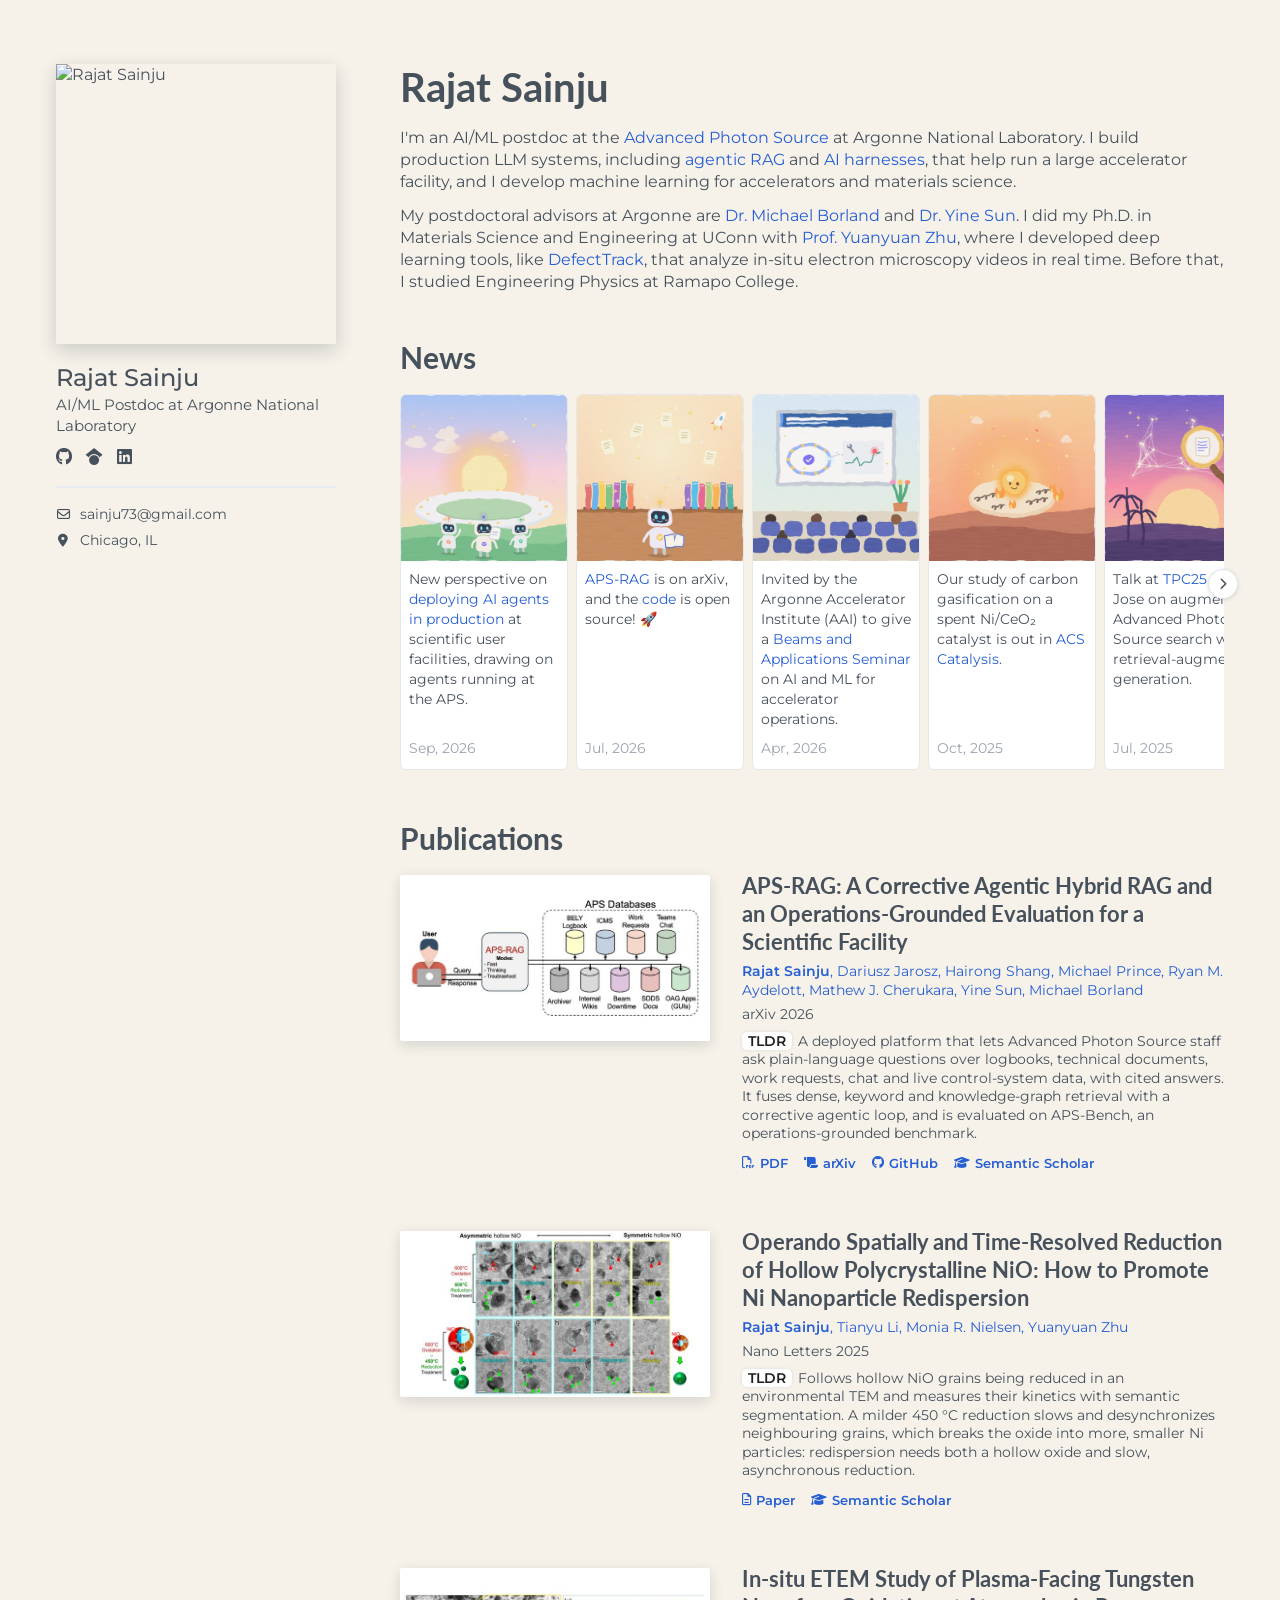
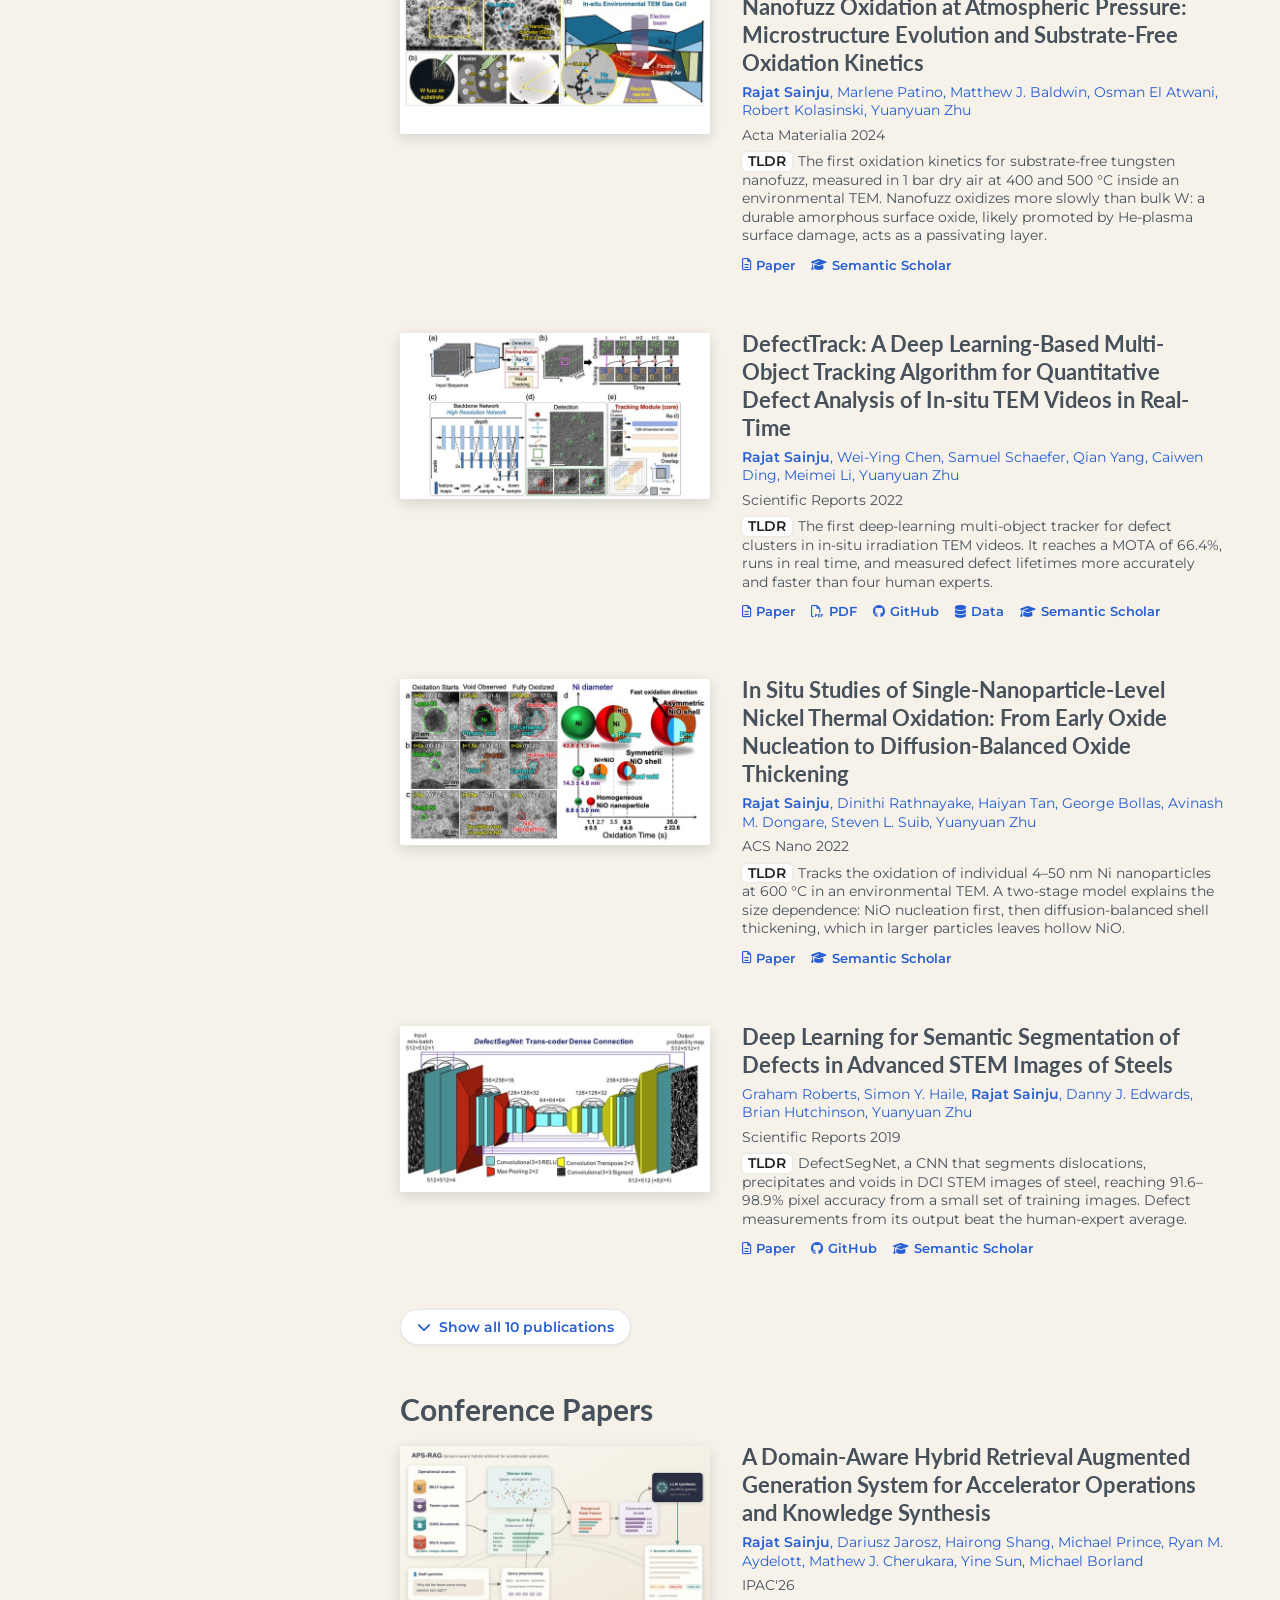
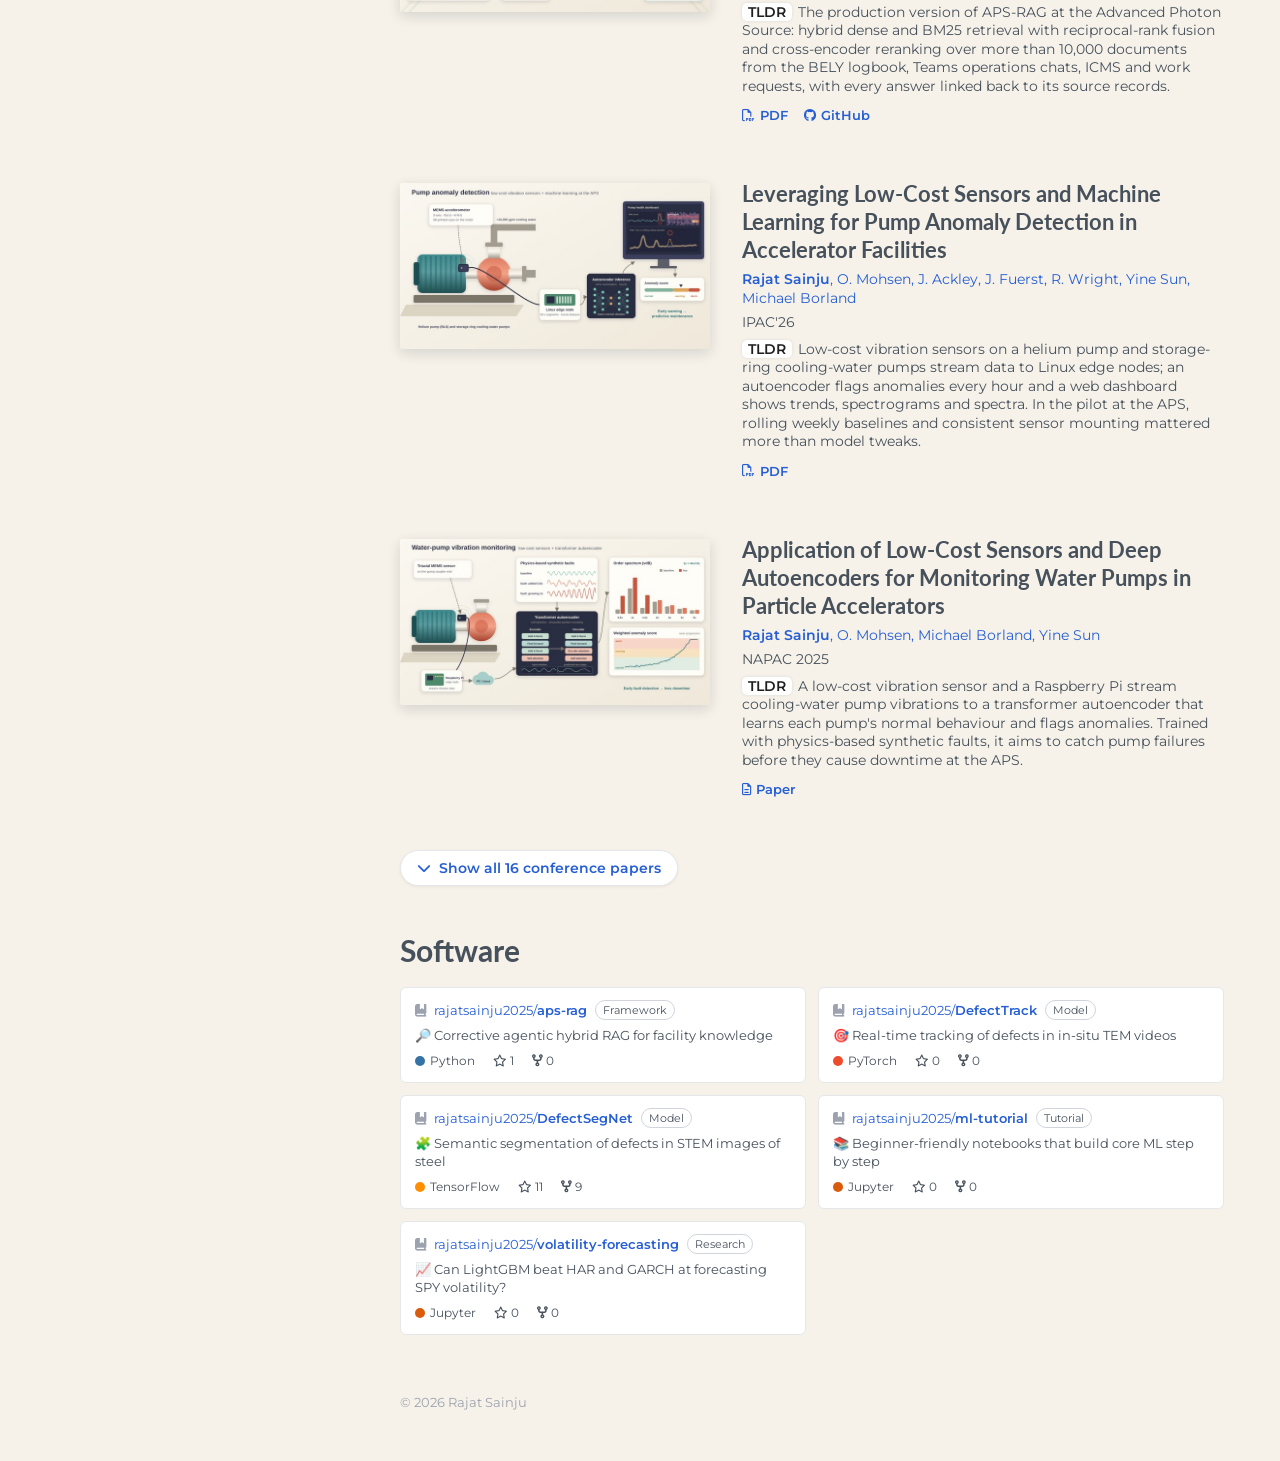
==== commit e7103e49: "Title: AI/ML Postdoc; DefectSegNet has 11 stars and 9 forks Co-Authored-By: Claude Opus 5.5 <noreply" ====
--- a/index.html
+++ b/index.html
@@ -1,61 +1,481 @@
 <!doctype html>
-<html lang="en">
-<head>
+<html lang="en"><head>
   <meta charset="utf-8">
   <meta name="viewport" content="width=device-width, initial-scale=1">
   <meta name="theme-color" content="#f6f2e9">
-  <title>Rajat Sainju</title>
-  <meta name="description" content="Rajat Sainju, AI/ML scientist at the Advanced Photon Source, Argonne National Laboratory. LLM systems, RAG and agents for accelerator facilities; machine learning for materials science.">
-  <meta property="og:title" content="Rajat Sainju">
-  <meta property="og:description" content="AI/ML scientist at the Advanced Photon Source, Argonne National Laboratory.">
-  <meta property="og:image" content="https://avatars.githubusercontent.com/u/202970519?v=4&s=560">
-  <meta property="og:type" content="website">
-  <link rel="icon" href="data:image/svg+xml,<svg xmlns='http://www.w3.org/2000/svg' viewBox='0 0 100 100'><text y='.9em' font-size='90'>👋</text></svg>">
+  <meta name="google-site-verification" content="4DLJVR-ZMw0Thv8kAlwGDuQX5UV6KsBEQsQKNMDqsnE">
+  <title>Rajat Sainju | AI/ML Postdoc, Argonne National Laboratory</title>
+  <meta name="description" content="Rajat Sainju is an AI/ML postdoc at the Advanced Photon Source, Argonne National Laboratory. He builds agentic RAG and AI harnesses that help run a large accelerator facility, and machine learning for accelerators and materials science.">
+  <meta name="author" content="Rajat Sainju">
+  <link rel="canonical" href="https://rajatsainju2025.github.io/">
+  <meta property="og:type" content="profile">
+  <meta property="og:url" content="https://rajatsainju2025.github.io/">
+  <meta property="og:site_name" content="Rajat Sainju">
+  <meta property="og:title" content="Rajat Sainju | AI/ML Postdoc, Argonne National Laboratory">
+  <meta property="og:description" content="AI/ML postdoc at the Advanced Photon Source, Argonne National Laboratory: agentic RAG, AI harnesses and machine learning for accelerators and materials science.">
+  <meta property="og:image" content="https://avatars.githubusercontent.com/u/202970519?v=4&amp;s=560">
+  <meta property="profile:first_name" content="Rajat">
+  <meta property="profile:last_name" content="Sainju">
+  <meta name="twitter:card" content="summary">
+  <script type="application/ld+json">
+  {
+    "@context": "https://schema.org",
+    "@type": "Person",
+    "name": "Rajat Sainju",
+    "url": "https://rajatsainju2025.github.io/",
+    "image": "https://avatars.githubusercontent.com/u/202970519?v=4&s=560",
+    "jobTitle": "AI/ML Postdoc",
+    "description": "AI/ML postdoc at the Advanced Photon Source, Argonne National Laboratory, working on agentic RAG and AI harnesses for accelerator operations, and on machine learning for accelerators and materials science.",
+    "worksFor": {
+      "@type": "Organization",
+      "name": "Argonne National Laboratory",
+      "url": "https://www.anl.gov/",
+      "department": {"@type": "Organization", "name": "Advanced Photon Source", "url": "https://www.aps.anl.gov/"}
+    },
+    "alumniOf": [
+      {"@type": "CollegeOrUniversity", "name": "University of Connecticut", "url": "https://uconn.edu/"},
+      {"@type": "CollegeOrUniversity", "name": "Ramapo College of New Jersey", "url": "https://www.ramapo.edu/"}
+    ],
+    "knowsAbout": ["Large language models", "Retrieval-augmented generation", "AI agents",
+                   "Machine learning for particle accelerators", "Computer vision",
+                   "In-situ electron microscopy", "Materials science"],
+    "email": "mailto:sainju73@gmail.com",
+    "sameAs": [
+      "https://github.com/rajatsainju2025",
+      "https://www.linkedin.com/in/rajat-sainju-a3435812a",
+      "https://scholar.google.com/citations?user=c1UCRoEAAAAJ"
+    ]
+  }
+  </script>
+  <link rel="icon" href="data:image/svg+xml,&lt;svg xmlns='http://www.w3.org/2000/svg' viewBox='0 0 100 100'&gt;&lt;text y='.9em' font-size='90'&gt;👋&lt;/text&gt;&lt;/svg&gt;">
   <link rel="preconnect" href="https://fonts.googleapis.com">
-  <link rel="preconnect" href="https://fonts.gstatic.com" crossorigin>
-  <link href="https://fonts.googleapis.com/css2?family=Lato:wght@400;700&family=Montserrat:wght@400;500;600;700&display=swap" rel="stylesheet">
+  <link rel="preconnect" href="https://fonts.gstatic.com" crossorigin="">
+  <link href="https://fonts.googleapis.com/css2?family=Lato:wght@400;700&amp;family=Montserrat:wght@400;500;600;700&amp;display=swap" rel="stylesheet">
   <link rel="stylesheet" href="https://cdnjs.cloudflare.com/ajax/libs/font-awesome/6.5.1/css/all.min.css">
-  <link rel="stylesheet" href="assets/css/style.css?v=b1248">
+  <link rel="stylesheet" href="assets/css/style.css?v=317351db">
 </head>
 <body>
   <div class="page">
-    <aside class="sidebar" id="sidebar"></aside>
+    <aside class="sidebar" id="sidebar">
+    <img class="photo" src="https://avatars.githubusercontent.com/u/202970519?v=4&amp;s=560" alt="Rajat Sainju">
+    <div class="side-name">Rajat Sainju</div>
+    <div class="side-title">AI/ML Postdoc at Argonne National Laboratory</div>
+    <div class="socials"><a href="https://github.com/rajatsainju2025" title="GitHub" aria-label="GitHub"><i class="fa-brands fa-github"></i></a><a href="https://scholar.google.com/citations?user=c1UCRoEAAAAJ&amp;hl=en" title="Google Scholar" aria-label="Google Scholar"><i class="fa-brands fa-google-scholar"></i></a><a href="https://www.linkedin.com/in/rajat-sainju-a3435812a" title="LinkedIn" aria-label="LinkedIn"><i class="fa-brands fa-linkedin"></i></a></div>
+    <hr class="side-rule">
+    <ul class="contact"><li><i class="fa-regular fa-envelope"></i><a href="mailto:sainju73@gmail.com" style="color:inherit">sainju73@gmail.com</a></li><li><i class="fa-solid fa-location-dot"></i>Chicago, IL</li></ul></aside>
     <main class="main">
-      <h1 id="name"></h1>
-      <div class="bio" id="bio"></div>
+      <h1 id="name">Rajat Sainju</h1>
+      <div class="bio" id="bio"><p>I'm an AI/ML postdoc at the <a href="https://www.aps.anl.gov/">Advanced Photon Source</a>
+    at Argonne National Laboratory. I build production LLM systems, including
+    <a href="https://arxiv.org/abs/2607.24663">agentic RAG</a> and
+    <a href="https://arxiv.org/abs/2609.36362">AI harnesses</a>, that help run a large accelerator facility, and I develop machine learning
+    for accelerators and materials science.</p>
+    <p>My postdoctoral advisors at Argonne are
+    <a href="https://www.anl.gov/profile/michael-david-borland">Dr. Michael Borland</a> and
+    <a href="https://www.anl.gov/profile/yine-sun">Dr. Yine Sun</a>. I did my Ph.D. in Materials Science
+    and Engineering at UConn with <a href="https://zhu.mse.uconn.edu">Prof. Yuanyuan Zhu</a>, where I
+    developed deep learning tools, like <a href="https://github.com/rajatsainju2025/DefectTrack">DefectTrack</a>,
+    that analyze in-situ electron microscopy videos in real time. Before that, I studied Engineering
+    Physics at Ramapo College.</p></div>
 
       <section>
         <h3>News</h3>
         <div class="news-wrap">
-          <div class="news" id="news"></div>
-          <button class="news-arrow left" id="news-left" aria-label="Scroll news left"><i class="fa-solid fa-chevron-left"></i></button>
+          <div class="news" id="news"><div class="news-card"><img src="assets/img/news_agents.jpg" alt="" loading="lazy"><div class="text">New perspective on <a href="https://arxiv.org/abs/2609.36362">deploying AI agents in production</a>
+      at scientific user facilities, drawing on agents running at the APS.</div><div class="date">Sep, 2026</div></div><div class="news-card"><img src="assets/img/news_apsrag.jpg" alt="" loading="lazy"><div class="text"><a href="https://arxiv.org/abs/2607.24663">APS-RAG</a> is on arXiv, and the
+      <a href="https://github.com/rajatsainju2025/aps-rag">code</a> is open source! 🚀</div><div class="date">Jul, 2026</div></div><div class="news-card"><img src="assets/img/news_seminar.jpg" alt="" loading="lazy"><div class="text">Invited by the Argonne Accelerator Institute (AAI) to give a
+      <a href="https://www.anl.gov/aai/beams-and-applications-seminar">Beams and Applications Seminar</a>
+      on AI and ML for accelerator operations.</div><div class="date">Apr, 2026</div></div><div class="news-card"><img src="assets/img/news_gasification.jpg" alt="" loading="lazy"><div class="text">Our study of carbon gasification on a spent Ni/CeO₂ catalyst is out in
+      <a href="https://doi.org/10.1021/acscatal.5c02824">ACS Catalysis</a>.</div><div class="date">Oct, 2025</div></div><div class="news-card"><img src="assets/img/news_tpc.jpg" alt="" loading="lazy"><div class="text">Talk at <a href="https://tpc25.org">TPC25</a> in San Jose on augmenting Advanced Photon
+      Source search with retrieval-augmented generation.</div><div class="date">Jul, 2025</div></div><div class="news-card"><img src="assets/img/news_biscuit.jpg" alt="" loading="lazy"><div class="text">Talk on large language model operations for the APS at BISCUIT, the X-ray Science
+      Division seminar at Argonne. 🍪</div><div class="date">Jul, 2025</div></div><div class="news-card"><img src="assets/img/news_reduction.jpg" alt="" loading="lazy"><div class="text">Operando reduction of hollow NiO and Ni redispersion published in
+      <a href="https://doi.org/10.1021/acs.nanolett.5c02133">Nano Letters</a>.</div><div class="date">Jun, 2025</div></div><div class="news-card"><img src="assets/img/news_tungsten.jpg" alt="" loading="lazy"><div class="text">Tungsten nanofuzz oxidation, seen in situ at atmospheric pressure, published in
+      <a href="https://doi.org/10.1016/j.actamat.2024.120282">Acta Materialia</a>.</div><div class="date">Oct, 2024</div></div><div class="news-card"><img src="assets/img/news_speaker.jpg" alt="" loading="lazy"><div class="text">Named the Spring 2023 Outstanding Graduate Student Speaker in
+      <a href="https://mse.engr.uconn.edu/">Materials Science and Engineering</a> at UConn. 🎤</div><div class="date">Apr, 2023</div></div><div class="news-card"><img src="assets/img/news_feature.jpg" alt="" loading="lazy"><div class="text">DefectTrack featured in Argonne's story
+      <a href="https://www.anl.gov/article/artificial-intelligence-reframes-nuclear-material-studies">Artificial
+      intelligence reframes nuclear material studies</a>.</div><div class="date">Feb, 2023</div></div><div class="news-card"><img src="assets/img/news_defecttrack.jpg" alt="" loading="lazy"><div class="text"><a href="https://doi.org/10.1038/s41598-022-19697-1">DefectTrack</a>, real-time tracking of
+      defects in in-situ TEM videos, published in Scientific Reports.</div><div class="date">Sep, 2022</div></div><div class="news-card"><img src="assets/img/news_scholar.jpg" alt="" loading="lazy"><div class="text">Won an <a href="https://microscopy.org/2022-M-M-Student-Scholars">M&amp;M 2022 Student Scholar
+      Award</a> for real-time tracking of irradiation defects in in-situ TEM videos. 🏆</div><div class="date">Aug, 2022</div></div><div class="news-card"><img src="assets/img/news_oxidation.jpg" alt="" loading="lazy"><div class="text">Single-nanoparticle Ni oxidation, from nucleation to thickening, published in
+      <a href="https://doi.org/10.1021/acsnano.2c00742">ACS Nano</a>.</div><div class="date">Apr, 2022</div></div><div class="news-card"><img src="assets/img/news_mm2021.jpg" alt="" loading="lazy"><div class="text">Presented deep learning-assisted in-situ ETEM of
+      <a href="https://doi.org/10.1017/S1431927621007984">nanocatalyst sintering and regeneration</a>
+      at M&amp;M 2021.</div><div class="date">Aug, 2021</div></div><div class="news-card"><img src="assets/img/news_matchar.jpg" alt="" loading="lazy"><div class="text">Tungsten oxidation watched in situ by environmental TEM, led by Maanas Togaru, published in
+      <a href="https://doi.org/10.1016/j.matchar.2021.111016">Materials Characterization</a>.</div><div class="date">Mar, 2021</div></div><div class="news-card"><img src="assets/img/news_doe.jpg" alt="" loading="lazy"><div class="text">DefectSegNet featured by the DOE Office of Science:
+      <a href="https://www.energy.gov/science/fes/articles/ai-helps-scientists-quantify-irradiation-effects">AI
+      helps scientists quantify irradiation effects</a>.</div><div class="date">Sep, 2020</div></div><div class="news-card"><img src="assets/img/news_top100.jpg" alt="" loading="lazy"><div class="text">DefectSegNet made the Scientific Reports
+      <a href="https://www.nature.com/collections/ecjehiebic">Top 100 in Materials Science</a> of 2019. 🎉</div><div class="date">Mar, 2020</div></div><div class="news-card"><img src="assets/img/news_segmentation.jpg" alt="" loading="lazy"><div class="text"><a href="https://doi.org/10.1038/s41598-019-49105-0">DefectSegNet</a>, deep learning
+      segmentation of defects in steel, published in Scientific Reports.</div><div class="date">Sep, 2019</div></div></div>
+          <button class="news-arrow left" id="news-left" aria-label="Scroll news left" hidden=""><i class="fa-solid fa-chevron-left"></i></button>
           <button class="news-arrow right" id="news-right" aria-label="Scroll news right"><i class="fa-solid fa-chevron-right"></i></button>
         </div>
       </section>
 
       <section>
         <h3>Publications</h3>
-        <div id="projects"></div>
-        <button class="show-all" id="pub-toggle"></button>
+        <div id="projects">
+    <div class="project pub-more" hidden="">
+      <a href="assets/img/figs/ai_agents.jpg" class="fig-link" data-cap="Agent harnesses (general, data analysis, experiment control) call tools and skills through the APS Tool/Skill Hub." data-title="Strategies for Deploying AI Agents in Production at Scientific User Facilities" title="View figure"><img class="thumb" src="assets/img/thumbs/ai_agents.jpg" alt="Strategies for Deploying AI Agents in Production at Scientific User Facilities" loading="lazy"><span class="zoom"><i class="fa-solid fa-magnifying-glass-plus"></i></span></a>
+      <div>
+        <h4>Strategies for Deploying AI Agents in Production at Scientific User Facilities</h4>
+        <div class="authors"><span id="authors-0">Ming Du, Xiang-Yu Yin, Michael H. Prince, Yi Jiang, <span class="me">Rajat Sainju</span>, Tekin Bicer, Yan-Qi Luo, Eric Codrea, <button class="more" data-idx="0">and 35 more</button></span></div>
+        <div class="venue">arXiv 2026</div>
+        <div class="tldr"><span class="badge">TLDR</span>A perspective, drawn from LLM-driven agents deployed at the APS, on practical strategies for
+      running agents in production at light sources and other user facilities, from beamline control to
+      knowledge retrieval and data analysis.</div>
+        <div class="plinks"><span class="cites" data-s2="20b48cdbfc7030a69799439d2c8264a3b8349add" hidden=""><i class="fa-solid fa-quote-left"></i><span></span></span><a href="https://arxiv.org/abs/2609.36362"><i class="fa-solid fa-scroll"></i>arXiv</a><a href="https://www.semanticscholar.org/paper/20b48cdbfc7030a69799439d2c8264a3b8349add"><i class="fa-solid fa-graduation-cap"></i>Semantic Scholar</a></div>
+      </div>
+    </div>
+    <div class="project">
+      <a href="assets/img/figs/apsrag.png" class="fig-link" data-cap="Fig. 1: APS-RAG deployment overview." data-title="APS-RAG: A Corrective Agentic Hybrid RAG and an Operations-Grounded Evaluation for a Scientific Facility" title="View figure"><img class="thumb" src="assets/img/thumbs/apsrag.jpg" alt="APS-RAG: A Corrective Agentic Hybrid RAG and an Operations-Grounded Evaluation for a Scientific Facility" loading="lazy"><span class="zoom"><i class="fa-solid fa-magnifying-glass-plus"></i></span></a>
+      <div>
+        <h4>APS-RAG: A Corrective Agentic Hybrid RAG and an Operations-Grounded Evaluation for a Scientific Facility</h4>
+        <div class="authors"><span class="me">Rajat Sainju</span>, Dariusz Jarosz, Hairong Shang, Michael Prince, Ryan M. Aydelott, Mathew J. Cherukara, Yine Sun, Michael Borland</div>
+        <div class="venue">arXiv 2026</div>
+        <div class="tldr"><span class="badge">TLDR</span>A deployed platform that lets Advanced Photon Source staff ask plain-language questions over
+      logbooks, technical documents, work requests, chat and live control-system data, with cited answers.
+      It fuses dense, keyword and knowledge-graph retrieval with a corrective agentic loop, and is
+      evaluated on APS-Bench, an operations-grounded benchmark.</div>
+        <div class="plinks"><span class="cites" data-s2="6dadbf288ecf359d43a45960d4e962f46c11e762" hidden=""><i class="fa-solid fa-quote-left"></i><span></span></span><a href="https://arxiv.org/pdf/2607.24663"><i class="fa-regular fa-file-pdf"></i>PDF</a><a href="https://arxiv.org/abs/2607.24663"><i class="fa-solid fa-scroll"></i>arXiv</a><a href="https://github.com/rajatsainju2025/aps-rag"><i class="fa-brands fa-github"></i>GitHub</a><a href="https://www.semanticscholar.org/paper/6dadbf288ecf359d43a45960d4e962f46c11e762"><i class="fa-solid fa-graduation-cap"></i>Semantic Scholar</a></div>
+      </div>
+    </div>
+    <div class="project pub-more" hidden="">
+      <a href="assets/img/figs/gasification.jpg" class="fig-link" data-cap="Fig. 1: Filamentous carbon evolution and gasification kinetics in operando ETEM, revealing three gasification modes." data-title="Operando Elucidation of Filamentous Carbon Gasification Kinetics and Mechanisms on a Spent Ni/CeO₂ Catalyst" title="View figure"><img class="thumb" src="assets/img/thumbs/gasification.jpg" alt="Operando Elucidation of Filamentous Carbon Gasification Kinetics and Mechanisms on a Spent Ni/CeO₂ Catalyst" loading="lazy"><span class="zoom"><i class="fa-solid fa-magnifying-glass-plus"></i></span></a>
+      <div>
+        <h4>Operando Elucidation of Filamentous Carbon Gasification Kinetics and Mechanisms on a Spent Ni/CeO₂ Catalyst</h4>
+        <div class="authors">Monia R. Nielsen, Tianyu Li, <span class="me">Rajat Sainju</span>, Seth March, Chunxiang Zhu, Pu-Xian Gao, Steven L. Suib, Yuanyuan Zhu</div>
+        <div class="venue">ACS Catalysis 2025</div>
+        <div class="tldr"><span class="badge">TLDR</span>Watches a spent Ni/CeO₂ catalyst being regenerated in air inside an environmental TEM and, with
+      semantic segmentation, separates three ways its carbon filaments burn off: catalytic, noncatalytic
+      and cooperative. The last two turn out to be more common than expected, and catalytic gasification
+      is limited by carbon diffusion through Ni(−Cₓ) rather than the usual bulk-diffusion model.</div>
+        <div class="plinks"><span class="cites" data-s2="d19916428af24c32501704a731dd656bf2c1e9d0" hidden=""><i class="fa-solid fa-quote-left"></i><span></span></span><a href="https://doi.org/10.1021/acscatal.5c02824"><i class="fa-regular fa-file-lines"></i>Paper</a><a href="https://www.semanticscholar.org/paper/d19916428af24c32501704a731dd656bf2c1e9d0"><i class="fa-solid fa-graduation-cap"></i>Semantic Scholar</a></div>
+      </div>
+    </div>
+    <div class="project">
+      <a href="assets/img/figs/ni_redispersion.jpg" class="fig-link" data-cap="Fig. 2: A lower reduction temperature of 450 °C enhances the redispersion of hollow NiO." data-title="Operando Spatially and Time-Resolved Reduction of Hollow Polycrystalline NiO: How to Promote Ni Nanoparticle Redispersion" title="View figure"><img class="thumb" src="assets/img/thumbs/ni_redispersion.jpg" alt="Operando Spatially and Time-Resolved Reduction of Hollow Polycrystalline NiO: How to Promote Ni Nanoparticle Redispersion" loading="lazy"><span class="zoom"><i class="fa-solid fa-magnifying-glass-plus"></i></span></a>
+      <div>
+        <h4>Operando Spatially and Time-Resolved Reduction of Hollow Polycrystalline NiO: How to Promote Ni Nanoparticle Redispersion</h4>
+        <div class="authors"><span class="me">Rajat Sainju</span>, Tianyu Li, Monia R. Nielsen, Yuanyuan Zhu</div>
+        <div class="venue">Nano Letters 2025</div>
+        <div class="tldr"><span class="badge">TLDR</span>Follows hollow NiO grains being reduced in an environmental TEM and measures their kinetics with
+      semantic segmentation. A milder 450 °C reduction slows and desynchronizes neighbouring grains, which
+      breaks the oxide into more, smaller Ni particles: redispersion needs both a hollow oxide and slow,
+      asynchronous reduction.</div>
+        <div class="plinks"><span class="cites" data-s2="18dc0f899b48fb5387514a67bfc8fd82175ff5e0" hidden=""><i class="fa-solid fa-quote-left"></i><span></span></span><a href="https://doi.org/10.1021/acs.nanolett.5c02133"><i class="fa-regular fa-file-lines"></i>Paper</a><a href="https://www.semanticscholar.org/paper/18dc0f899b48fb5387514a67bfc8fd82175ff5e0"><i class="fa-solid fa-graduation-cap"></i>Semantic Scholar</a></div>
+      </div>
+    </div>
+    <div class="project">
+      <a href="assets/img/figs/acta_nanofuzz.jpg" class="fig-link" data-cap="Fig. 1: W nanofuzz and the in-situ environmental TEM gas cell used to oxidize it in 1 bar dry air." data-title="In-situ ETEM Study of Plasma-Facing Tungsten Nanofuzz Oxidation at Atmospheric Pressure: Microstructure Evolution and Substrate-Free Oxidation Kinetics" title="View figure"><img class="thumb" src="assets/img/thumbs/acta_nanofuzz.jpg" alt="In-situ ETEM Study of Plasma-Facing Tungsten Nanofuzz Oxidation at Atmospheric Pressure: Microstructure Evolution and Substrate-Free Oxidation Kinetics" loading="lazy"><span class="zoom"><i class="fa-solid fa-magnifying-glass-plus"></i></span></a>
+      <div>
+        <h4>In-situ ETEM Study of Plasma-Facing Tungsten Nanofuzz Oxidation at Atmospheric Pressure: Microstructure Evolution and Substrate-Free Oxidation Kinetics</h4>
+        <div class="authors"><span class="me">Rajat Sainju</span>, Marlene Patino, Matthew J. Baldwin, Osman El Atwani, Robert Kolasinski, Yuanyuan Zhu</div>
+        <div class="venue">Acta Materialia 2024</div>
+        <div class="tldr"><span class="badge">TLDR</span>The first oxidation kinetics for substrate-free tungsten nanofuzz, measured in 1 bar dry air at
+      400 and 500 °C inside an environmental TEM. Nanofuzz oxidizes more slowly than bulk W: a durable
+      amorphous surface oxide, likely promoted by He-plasma surface damage, acts as a passivating layer.</div>
+        <div class="plinks"><span class="cites" data-s2="dc2a192d30a60e1b700acc9d409935fc9ca5b014" hidden=""><i class="fa-solid fa-quote-left"></i><span></span></span><a href="https://doi.org/10.1016/j.actamat.2024.120282"><i class="fa-regular fa-file-lines"></i>Paper</a><a href="https://www.semanticscholar.org/paper/dc2a192d30a60e1b700acc9d409935fc9ca5b014"><i class="fa-solid fa-graduation-cap"></i>Semantic Scholar</a></div>
+      </div>
+    </div>
+    <div class="project">
+      <a href="assets/img/figs/defecttrack.jpg" class="fig-link" data-cap="Fig. 3: Overview of the DefectTrack network: backbone, detection branch and tracking module." data-title="DefectTrack: A Deep Learning-Based Multi-Object Tracking Algorithm for Quantitative Defect Analysis of In-situ TEM Videos in Real-Time" title="View figure"><img class="thumb" src="assets/img/thumbs/defecttrack.jpg" alt="DefectTrack: A Deep Learning-Based Multi-Object Tracking Algorithm for Quantitative Defect Analysis of In-situ TEM Videos in Real-Time" loading="lazy"><span class="zoom"><i class="fa-solid fa-magnifying-glass-plus"></i></span></a>
+      <div>
+        <h4>DefectTrack: A Deep Learning-Based Multi-Object Tracking Algorithm for Quantitative Defect Analysis of In-situ TEM Videos in Real-Time</h4>
+        <div class="authors"><span class="me">Rajat Sainju</span>, Wei-Ying Chen, Samuel Schaefer, Qian Yang, Caiwen Ding, Meimei Li, Yuanyuan Zhu</div>
+        <div class="venue">Scientific Reports 2022</div>
+        <div class="tldr"><span class="badge">TLDR</span>The first deep-learning multi-object tracker for defect clusters in in-situ irradiation TEM videos.
+      It reaches a MOTA of 66.4%, runs in real time, and measured defect lifetimes more accurately and
+      faster than four human experts.</div>
+        <div class="plinks"><span class="cites" data-s2="4c95de79ed256c1bbcb51e8d51195fc85cf2f033" hidden=""><i class="fa-solid fa-quote-left"></i><span></span></span><a href="https://doi.org/10.1038/s41598-022-19697-1"><i class="fa-regular fa-file-lines"></i>Paper</a><a href="https://www.nature.com/articles/s41598-022-19697-1.pdf"><i class="fa-regular fa-file-pdf"></i>PDF</a><a href="https://github.com/rajatsainju2025/DefectTrack"><i class="fa-brands fa-github"></i>GitHub</a><a href="https://figshare.com/s/9e7f6c0870e828dbc1a2"><i class="fa-solid fa-database"></i>Data</a><a href="https://www.semanticscholar.org/paper/4c95de79ed256c1bbcb51e8d51195fc85cf2f033"><i class="fa-solid fa-graduation-cap"></i>Semantic Scholar</a></div>
+      </div>
+    </div>
+    <div class="project">
+      <a href="assets/img/figs/ni_oxidation.jpg" class="fig-link" data-cap="Fig. 2: Size-dependent Ni nanoparticle oxidation and the resulting NiO morphology." data-title="In Situ Studies of Single-Nanoparticle-Level Nickel Thermal Oxidation: From Early Oxide Nucleation to Diffusion-Balanced Oxide Thickening" title="View figure"><img class="thumb" src="assets/img/thumbs/ni_oxidation.jpg" alt="In Situ Studies of Single-Nanoparticle-Level Nickel Thermal Oxidation: From Early Oxide Nucleation to Diffusion-Balanced Oxide Thickening" loading="lazy"><span class="zoom"><i class="fa-solid fa-magnifying-glass-plus"></i></span></a>
+      <div>
+        <h4>In Situ Studies of Single-Nanoparticle-Level Nickel Thermal Oxidation: From Early Oxide Nucleation to Diffusion-Balanced Oxide Thickening</h4>
+        <div class="authors"><span class="me">Rajat Sainju</span>, Dinithi Rathnayake, Haiyan Tan, George Bollas, Avinash M. Dongare, Steven L. Suib, Yuanyuan Zhu</div>
+        <div class="venue">ACS Nano 2022</div>
+        <div class="tldr"><span class="badge">TLDR</span>Tracks the oxidation of individual 4–50 nm Ni nanoparticles at 600 °C in an environmental TEM. A
+      two-stage model explains the size dependence: NiO nucleation first, then diffusion-balanced shell
+      thickening, which in larger particles leaves hollow NiO.</div>
+        <div class="plinks"><span class="cites" data-s2="7b8d7b2fede25f75cd5ea3d7a7768bd83ca3845e" hidden=""><i class="fa-solid fa-quote-left"></i><span></span></span><a href="https://doi.org/10.1021/acsnano.2c00742"><i class="fa-regular fa-file-lines"></i>Paper</a><a href="https://www.semanticscholar.org/paper/7b8d7b2fede25f75cd5ea3d7a7768bd83ca3845e"><i class="fa-solid fa-graduation-cap"></i>Semantic Scholar</a></div>
+      </div>
+    </div>
+    <div class="project pub-more" hidden="">
+      <a href="assets/img/figs/bert.jpg" class="fig-link" data-cap="Fig. 1: Gender-swapped sentences and the attention between pronouns and occupations." data-title="Detecting Gender Bias in Transformer-Based Models: A Case Study on BERT" title="View figure"><img class="thumb" src="assets/img/thumbs/bert.jpg" alt="Detecting Gender Bias in Transformer-Based Models: A Case Study on BERT" loading="lazy"><span class="zoom"><i class="fa-solid fa-magnifying-glass-plus"></i></span></a>
+      <div>
+        <h4>Detecting Gender Bias in Transformer-Based Models: A Case Study on BERT</h4>
+        <div class="authors">Bingbing Li, Hongwu Peng, <span class="me">Rajat Sainju</span>, Yueying Liang, Junhuan Yang, Lei Yang, Weiwen Jiang, Binghui Wang, Hang Liu, Caiwen Ding</div>
+        <div class="venue">arXiv 2021</div>
+        <div class="tldr"><span class="badge">TLDR</span>Detects gender bias in BERT through its attention maps and traces where it comes from: the query
+      and key matrices add the most bias, and the bias rises and falls periodically through the layers.</div>
+        <div class="plinks"><span class="cites" data-s2="6dbbc49afcac5830ca4aac05c577a3fca404694d" hidden=""><i class="fa-solid fa-quote-left"></i><span></span></span><a href="https://arxiv.org/abs/2110.15733"><i class="fa-solid fa-scroll"></i>arXiv</a><a href="https://www.semanticscholar.org/paper/6dbbc49afcac5830ca4aac05c577a3fca404694d"><i class="fa-solid fa-graduation-cap"></i>Semantic Scholar</a></div>
+      </div>
+    </div>
+    <div class="project pub-more" hidden="">
+      <a href="assets/img/figs/matchar_tungsten.jpg" class="fig-link" data-cap="Fig. 3: Two oxide scale regions on un-irradiated W{27-1} at 600–800 °C and their oxide phases." data-title="Direct Observation of Tungsten Oxidation Studied by In Situ Environmental TEM" title="View figure"><img class="thumb" src="assets/img/thumbs/matchar_tungsten.jpg" alt="Direct Observation of Tungsten Oxidation Studied by In Situ Environmental TEM" loading="lazy"><span class="zoom"><i class="fa-solid fa-magnifying-glass-plus"></i></span></a>
+      <div>
+        <h4>Direct Observation of Tungsten Oxidation Studied by In Situ Environmental TEM</h4>
+        <div class="authors">Maanas Togaru, <span class="me">Rajat Sainju</span>, Lichun Zhang, Weilin Jiang, Yuanyuan Zhu</div>
+        <div class="venue">Materials Characterization 2021</div>
+        <div class="tldr"><span class="badge">TLDR</span>The first in-situ environmental TEM observation of tungsten thermal oxidation, at 500–900 °C and
+      1 bar. Both the oxide microstructure and how fast it grows depend strongly on the orientation of the
+      tungsten surface.</div>
+        <div class="plinks"><span class="cites" data-s2="4de06cf3a055f2835ede8e4fe76ba7652dfe8706" hidden=""><i class="fa-solid fa-quote-left"></i><span></span></span><a href="https://doi.org/10.1016/j.matchar.2021.111016"><i class="fa-regular fa-file-lines"></i>Paper</a><a href="https://www.semanticscholar.org/paper/4de06cf3a055f2835ede8e4fe76ba7652dfe8706"><i class="fa-solid fa-graduation-cap"></i>Semantic Scholar</a></div>
+      </div>
+    </div>
+    <div class="project">
+      <a href="assets/img/figs/defectsegnet.jpg" class="fig-link" data-cap="Fig. 4: The DefectSegNet architecture, with dense connections within and across encoder and decoder." data-title="Deep Learning for Semantic Segmentation of Defects in Advanced STEM Images of Steels" title="View figure"><img class="thumb" src="assets/img/thumbs/defectsegnet.jpg" alt="Deep Learning for Semantic Segmentation of Defects in Advanced STEM Images of Steels" loading="lazy"><span class="zoom"><i class="fa-solid fa-magnifying-glass-plus"></i></span></a>
+      <div>
+        <h4>Deep Learning for Semantic Segmentation of Defects in Advanced STEM Images of Steels</h4>
+        <div class="authors">Graham Roberts, Simon Y. Haile, <span class="me">Rajat Sainju</span>, Danny J. Edwards, Brian Hutchinson, Yuanyuan Zhu</div>
+        <div class="venue">Scientific Reports 2019</div>
+        <div class="tldr"><span class="badge">TLDR</span>DefectSegNet, a CNN that segments dislocations, precipitates and voids in DCI STEM images of
+      steel, reaching 91.6–98.9% pixel accuracy from a small set of training images. Defect measurements
+      from its output beat the human-expert average.</div>
+        <div class="plinks"><span class="cites" data-s2="d1bc2bc7e00178969a1d0b43c4f137e69e0688ab" hidden=""><i class="fa-solid fa-quote-left"></i><span></span></span><a href="https://doi.org/10.1038/s41598-019-49105-0"><i class="fa-regular fa-file-lines"></i>Paper</a><a href="https://github.com/rajatsainju2025/DefectSegNet"><i class="fa-brands fa-github"></i>GitHub</a><a href="https://www.semanticscholar.org/paper/d1bc2bc7e00178969a1d0b43c4f137e69e0688ab"><i class="fa-solid fa-graduation-cap"></i>Semantic Scholar</a></div>
+      </div>
+    </div></div>
+        <button class="show-all" id="pub-toggle"><i class="fa-solid fa-chevron-down"></i> Show all 10 publications</button>
       </section>
 
       <section id="mm-section">
         <h3>Conference Papers</h3>
-        <div id="mm"></div>
-        <div id="mm-more" hidden></div>
-        <button class="show-all" id="mm-toggle"></button>
+        <div id="mm">
+    <div class="project">
+      <a href="assets/img/figs/ipac26_apsrag_v2.jpg" class="fig-link" data-cap="Illustration based on the paper: four APS sources indexed for dense and BM25 search, fused with RRF, reranked, and synthesized into a cited answer." data-title="A Domain-Aware Hybrid Retrieval Augmented Generation System for Accelerator Operations and Knowledge Synthesis" title="View figure"><img class="thumb" src="assets/img/thumbs/ipac26_apsrag_v2.jpg" alt="A Domain-Aware Hybrid Retrieval Augmented Generation System for Accelerator Operations and Knowledge Synthesis" loading="lazy"><span class="zoom"><i class="fa-solid fa-magnifying-glass-plus"></i></span></a>
+      <div>
+        <h4>A Domain-Aware Hybrid Retrieval Augmented Generation System for Accelerator Operations and Knowledge Synthesis</h4>
+        <div class="authors"><span class="me">Rajat Sainju</span>, Dariusz Jarosz, Hairong Shang, Michael Prince, Ryan M. Aydelott, Mathew J. Cherukara, Yine Sun, Michael Borland</div>
+        <div class="venue">IPAC'26</div>
+        <div class="tldr"><span class="badge">TLDR</span>The production version of APS-RAG at the Advanced Photon Source: hybrid dense and BM25 retrieval
+      with reciprocal-rank fusion and cross-encoder reranking over more than 10,000 documents from the
+      BELY logbook, Teams operations chats, ICMS and work requests, with every answer linked back to its
+      source records.</div>
+        <div class="plinks"><a href="https://indico.jacow.org/event/95/contributions/14256/attachments/2311/8525/MOP6302_edited_version.pdf"><i class="fa-regular fa-file-pdf"></i>PDF</a><a href="https://github.com/rajatsainju2025/aps-rag"><i class="fa-brands fa-github"></i>GitHub</a></div>
+      </div>
+    </div>
+    <div class="project">
+      <a href="assets/img/figs/ipac26_pumps_v2.jpg" class="fig-link" data-cap="Illustration based on the paper: a vibration sensor on a cooling pump streams to an edge node; an autoencoder scores anomalies shown on a web dashboard." data-title="Leveraging Low-Cost Sensors and Machine Learning for Pump Anomaly Detection in Accelerator Facilities" title="View figure"><img class="thumb" src="assets/img/thumbs/ipac26_pumps_v2.jpg" alt="Leveraging Low-Cost Sensors and Machine Learning for Pump Anomaly Detection in Accelerator Facilities" loading="lazy"><span class="zoom"><i class="fa-solid fa-magnifying-glass-plus"></i></span></a>
+      <div>
+        <h4>Leveraging Low-Cost Sensors and Machine Learning for Pump Anomaly Detection in Accelerator Facilities</h4>
+        <div class="authors"><span class="me">Rajat Sainju</span>, O. Mohsen, J. Ackley, J. Fuerst, R. Wright, Yine Sun, Michael Borland</div>
+        <div class="venue">IPAC'26</div>
+        <div class="tldr"><span class="badge">TLDR</span>Low-cost vibration sensors on a helium pump and storage-ring cooling-water pumps stream data to
+      Linux edge nodes; an autoencoder flags anomalies every hour and a web dashboard shows trends,
+      spectrograms and spectra. In the pilot at the APS, rolling weekly baselines and consistent sensor
+      mounting mattered more than model tweaks.</div>
+        <div class="plinks"><a href="https://indico.jacow.org/event/95/contributions/14437/attachments/2279/8431/MOP6303_edited_version.pdf"><i class="fa-regular fa-file-pdf"></i>PDF</a></div>
+      </div>
+    </div>
+    <div class="project">
+      <a href="assets/img/figs/napac2025_pumps.jpg" class="fig-link" data-cap="Fig. 4a: Transformer-based autoencoder for real-time vibration monitoring." data-title="Application of Low-Cost Sensors and Deep Autoencoders for Monitoring Water Pumps in Particle Accelerators" title="View figure"><img class="thumb" src="assets/img/thumbs/napac2025_art.jpg" alt="Application of Low-Cost Sensors and Deep Autoencoders for Monitoring Water Pumps in Particle Accelerators" loading="lazy"><span class="zoom"><i class="fa-solid fa-magnifying-glass-plus"></i></span></a>
+      <div>
+        <h4>Application of Low-Cost Sensors and Deep Autoencoders for Monitoring Water Pumps in Particle Accelerators</h4>
+        <div class="authors"><span class="me">Rajat Sainju</span>, O. Mohsen, Michael Borland, Yine Sun</div>
+        <div class="venue">NAPAC 2025</div>
+        <div class="tldr"><span class="badge">TLDR</span>A low-cost vibration sensor and a Raspberry Pi stream cooling-water pump vibrations to a
+      transformer autoencoder that learns each pump's normal behaviour and flags anomalies. Trained with
+      physics-based synthetic faults, it aims to catch pump failures before they cause downtime at the APS.</div>
+        <div class="plinks"><a href="https://doi.org/10.18429/JACoW-NAPAC2025-WEP006"><i class="fa-regular fa-file-lines"></i>Paper</a></div>
+      </div>
+    </div></div>
+        <div id="mm-more" hidden="">
+    <div class="project">
+      <a href="assets/img/figs/mm2025_tungsten.jpg" class="fig-link" data-cap="Fig. 1: Ex-situ SEM, AFM and TEM characterization of orientation-dependent W oxidation." data-title="Advanced Ex-situ and In-situ Electron Microscopy Characterization of Fusion Plasma-Facing Tungsten Oxidation" title="View figure"><img class="thumb" src="assets/img/thumbs/mm2025_tungsten.jpg" alt="Advanced Ex-situ and In-situ Electron Microscopy Characterization of Fusion Plasma-Facing Tungsten Oxidation" loading="lazy"><span class="zoom"><i class="fa-solid fa-magnifying-glass-plus"></i></span></a>
+      <div>
+        <h4>Advanced Ex-situ and In-situ Electron Microscopy Characterization of Fusion Plasma-Facing Tungsten Oxidation</h4>
+        <div class="authors"><span class="me">Rajat Sainju</span>, Amutheesan Jeyaveerasigamani, Marlene Patino, Adanma Akoma, Bryan Huey, Matthew Baldwin, Osman El Atwani, Robert Kolasinski, Yuanyuan Zhu</div>
+        <div class="venue">Microscopy &amp; Microanalysis 2025</div>
+        <div class="tldr"><span class="badge">TLDR</span>Combines SEM, AFM, EBSD and TEM with in-situ ETEM to show that tungsten oxidation depends on grain
+      orientation, and that He-plasma nanofuzz oxidizes more slowly than bulk W because a durable
+      amorphous surface oxide passivates it.</div>
+        <div class="plinks"><span class="cites" data-s2="DOI:10.1093/mam/ozaf048.775" hidden=""><i class="fa-solid fa-quote-left"></i><span></span></span><a href="https://doi.org/10.1093/mam/ozaf048.775"><i class="fa-regular fa-file-lines"></i>Paper</a></div>
+      </div>
+    </div>
+    <div class="project">
+      <a href="assets/img/figs/mm2024_nanofuzz.jpg" class="fig-link" data-cap="Fig. 2: ETEM setup and analysis used to measure the oxidation kinetics of individual W nanofuzz." data-title="Tracking Metal/Oxide Interface Evolution and Reaction Kinetics of Fusion Energy Nanostructured Tungsten Material Using In Situ ETEM" title="View figure"><img class="thumb" src="assets/img/thumbs/mm2024_nanofuzz.jpg" alt="Tracking Metal/Oxide Interface Evolution and Reaction Kinetics of Fusion Energy Nanostructured Tungsten Material Using In Situ ETEM" loading="lazy"><span class="zoom"><i class="fa-solid fa-magnifying-glass-plus"></i></span></a>
+      <div>
+        <h4>Tracking Metal/Oxide Interface Evolution and Reaction Kinetics of Fusion Energy Nanostructured Tungsten Material Using In Situ ETEM</h4>
+        <div class="authors"><span class="me">Rajat Sainju</span>, Marlene Patino, Matthew Baldwin, Osman El Atwani, Yuanyuan Zhu</div>
+        <div class="venue">Microscopy &amp; Microanalysis 2024</div>
+        <div class="tldr"><span class="badge">TLDR</span>Conventional TGA can't separate a 1 µm nanofuzz layer from its 1 mm substrate, so we load single
+      tungsten nanofuzz tendrils into an environmental TEM and segment metal, oxide and He bubbles to get
+      the first nanofuzz-specific oxidation kinetics.</div>
+        <div class="plinks"><span class="cites" data-s2="DOI:10.1093/mam/ozae044.856" hidden=""><i class="fa-solid fa-quote-left"></i><span></span></span><a href="https://doi.org/10.1093/mam/ozae044.856"><i class="fa-regular fa-file-lines"></i>Paper</a></div>
+      </div>
+    </div>
+    <div class="project">
+      <a href="assets/img/figs/mm2023_defectquant.jpg" class="fig-link" data-cap="Fig. 1: Segmentation and quantification by DefectSegNet + DefectQuant, evaluated with computer-vision and defect-property metrics." data-title="Deep Learning for Automated Quantification of Irradiation Defects in TEM Data: Relating Pixel-level Errors to Defect Properties" title="View figure"><img class="thumb" src="assets/img/thumbs/mm2023_defectquant.jpg" alt="Deep Learning for Automated Quantification of Irradiation Defects in TEM Data: Relating Pixel-level Errors to Defect Properties" loading="lazy"><span class="zoom"><i class="fa-solid fa-magnifying-glass-plus"></i></span></a>
+      <div>
+        <h4>Deep Learning for Automated Quantification of Irradiation Defects in TEM Data: Relating Pixel-level Errors to Defect Properties</h4>
+        <div class="authors"><span class="me">Rajat Sainju</span>, Graham Roberts, Wei-Ying Chen, Brian Hutchinson, Qian Yang, Caiwen Ding, Danny J. Edwards, Meimei Li, Yuanyuan Zhu</div>
+        <div class="venue">Microscopy &amp; Microanalysis 2023</div>
+        <div class="tldr"><span class="badge">TLDR</span>Evaluates DefectSegNet and DefectTrack with the materials-science numbers that matter (defect
+      density, size and lifetime distributions) alongside standard pixel-level computer-vision metrics,
+      and studies how the two kinds of metric relate.</div>
+        <div class="plinks"><span class="cites" data-s2="DOI:10.1093/micmic/ozad067.802" hidden=""><i class="fa-solid fa-quote-left"></i><span></span></span><a href="https://doi.org/10.1093/micmic/ozad067.802"><i class="fa-regular fa-file-lines"></i>Paper</a></div>
+      </div>
+    </div>
+    <div class="project">
+      <a href="assets/img/figs/mm2023_tungsten.jpg" class="fig-link" data-cap="Fig. 1: In-situ ETEM setup for tungsten oxidation and surface thickness mapped by EELS." data-title="In-situ Thermal Oxidation of Fusion PFM Tungsten Using Atmospheric Environmental TEM" title="View figure"><img class="thumb" src="assets/img/thumbs/mm2023_tungsten.jpg" alt="In-situ Thermal Oxidation of Fusion PFM Tungsten Using Atmospheric Environmental TEM" loading="lazy"><span class="zoom"><i class="fa-solid fa-magnifying-glass-plus"></i></span></a>
+      <div>
+        <h4>In-situ Thermal Oxidation of Fusion PFM Tungsten Using Atmospheric Environmental TEM</h4>
+        <div class="authors"><span class="me">Rajat Sainju</span>, Maanas Togaru, Lichun Zhang, Weilin Jiang, Wahyu Setyawan, Osman El Atwani, Yuanyuan Zhu</div>
+        <div class="venue">Microscopy &amp; Microanalysis 2023</div>
+        <div class="tldr"><span class="badge">TLDR</span>In-situ ETEM oxidation of pristine and ion-irradiated fusion-grade tungsten at up to 1 bar.
+      Thinner grains in the TEM foil did not oxidize faster, and in-situ diffraction caught the
+      high-temperature orthorhombic WO₃ that post-mortem studies miss.</div>
+        <div class="plinks"><span class="cites" data-s2="DOI:10.1093/micmic/ozad067.751" hidden=""><i class="fa-solid fa-quote-left"></i><span></span></span><a href="https://doi.org/10.1093/micmic/ozad067.751"><i class="fa-regular fa-file-lines"></i>Paper</a></div>
+      </div>
+    </div>
+    <div class="project">
+      <a href="assets/img/figs/mm2023_gasification.jpg" class="fig-link" data-cap="Fig. 2: In-situ ETEM filamentous carbon gasification, suggesting a new competing mechanism." data-title="In-situ ETEM Observation of Competing Mechanisms for Filamentous Carbon Gasification" title="View figure"><img class="thumb" src="assets/img/thumbs/mm2023_gasification.jpg" alt="In-situ ETEM Observation of Competing Mechanisms for Filamentous Carbon Gasification" loading="lazy"><span class="zoom"><i class="fa-solid fa-magnifying-glass-plus"></i></span></a>
+      <div>
+        <h4>In-situ ETEM Observation of Competing Mechanisms for Filamentous Carbon Gasification</h4>
+        <div class="authors">Monia R. Nielsen, Seth March, <span class="me">Rajat Sainju</span>, Chunxiang Zhu, Pu-Xian Gao, Steven L. Suib, Yuanyuan Zhu</div>
+        <div class="venue">Microscopy &amp; Microanalysis 2023</div>
+        <div class="tldr"><span class="badge">TLDR</span>Watching carbon filaments burn off a spent Ni-W/CeO₂ catalyst at 750 °C shows that carbon can
+      gasify even without touching the catalyst, so several competing mechanisms are at play during
+      catalyst regeneration.</div>
+        <div class="plinks"><span class="cites" data-s2="DOI:10.1093/micmic/ozad067.663" hidden=""><i class="fa-solid fa-quote-left"></i><span></span></span><a href="https://doi.org/10.1093/micmic/ozad067.663"><i class="fa-regular fa-file-lines"></i>Paper</a></div>
+      </div>
+    </div>
+    <div class="project">
+      <a href="assets/img/figs/mm2022_realtime.jpg" class="fig-link" data-cap="Fig. 1: DefectTrack's tracked defect clusters and their lifetimes during irradiation of nickel." data-title="Real-time Multi-Object Tracking of Ion-irradiation Induced Defects in in situ TEM Videos" title="View figure"><img class="thumb" src="assets/img/thumbs/mm2022_realtime.jpg" alt="Real-time Multi-Object Tracking of Ion-irradiation Induced Defects in in situ TEM Videos" loading="lazy"><span class="zoom"><i class="fa-solid fa-magnifying-glass-plus"></i></span></a>
+      <div>
+        <h4>Real-time Multi-Object Tracking of Ion-irradiation Induced Defects in in situ TEM Videos</h4>
+        <div class="authors"><span class="me">Rajat Sainju</span>, Wei-Ying Chen, Samuel Schaefer, Qian Yang, Caiwen Ding, Meimei Li, Yuanyuan Zhu</div>
+        <div class="venue">Microscopy &amp; Microanalysis 2022</div>
+        <div class="tldr"><span class="badge">TLDR</span>DefectTrack follows ion-irradiation defect clusters at 28 frames per second. Compared with human
+      experts it is about 100 times faster and analyzes 25 times more defect clusters, with a lifetime
+      distribution that matches the ground truth.</div>
+        <div class="plinks"><span class="cites" data-s2="DOI:10.1017/S1431927622007966" hidden=""><i class="fa-solid fa-quote-left"></i><span></span></span><a href="https://doi.org/10.1017/S1431927622007966"><i class="fa-regular fa-file-lines"></i>Paper</a></div>
+      </div>
+    </div>
+    <div class="project">
+      <a href="assets/img/figs/mm2022_ni.jpg" class="fig-link" data-cap="Fig. 1: Collective (diffraction-based) versus single-nanoparticle (image-based) oxidation kinetics." data-title="Beyond In Situ ETEM Imaging: Unveiling the Size-dependent Oxidation Mechanism of Metallic Nanoparticles by Individual Nanoparticle-level Oxidation Kinetic Analysis" title="View figure"><img class="thumb" src="assets/img/thumbs/mm2022_ni.jpg" alt="Beyond In Situ ETEM Imaging: Unveiling the Size-dependent Oxidation Mechanism of Metallic Nanoparticles by Individual Nanoparticle-level Oxidation Kinetic Analysis" loading="lazy"><span class="zoom"><i class="fa-solid fa-magnifying-glass-plus"></i></span></a>
+      <div>
+        <h4>Beyond In Situ ETEM Imaging: Unveiling the Size-dependent Oxidation Mechanism of Metallic Nanoparticles by Individual Nanoparticle-level Oxidation Kinetic Analysis</h4>
+        <div class="authors"><span class="me">Rajat Sainju</span>, Dinithi Rathnayake, Haiyan Tan, George Bollas, Avinash M. Dongare, Steven L. Suib, Yuanyuan Zhu</div>
+        <div class="venue">Microscopy &amp; Microanalysis 2022</div>
+        <div class="tldr"><span class="badge">TLDR</span>Compares collective and single-particle oxidation kinetics for 207 Ni nanoparticles, and shows
+      that averaging over particles of different sizes can skew which kinetic model appears to fit.</div>
+        <div class="plinks"><span class="cites" data-s2="DOI:10.1017/S1431927622001532" hidden=""><i class="fa-solid fa-quote-left"></i><span></span></span><a href="https://doi.org/10.1017/S1431927622001532"><i class="fa-regular fa-file-lines"></i>Paper</a></div>
+      </div>
+    </div>
+    <div class="project">
+      <a href="assets/img/figs/mm2021_defects.jpg" class="fig-link" data-cap="Fig. 1: Defect quantification by computer (DefectSegNet + DefectQuant) versus human experts." data-title="Deep Learning-based Computer Vision for Radiation Defect Analysis: from Static Defect Segmentation to Dynamic Defect Tracking" title="View figure"><img class="thumb" src="assets/img/thumbs/mm2021_defects.jpg" alt="Deep Learning-based Computer Vision for Radiation Defect Analysis: from Static Defect Segmentation to Dynamic Defect Tracking" loading="lazy"><span class="zoom"><i class="fa-solid fa-magnifying-glass-plus"></i></span></a>
+      <div>
+        <h4>Deep Learning-based Computer Vision for Radiation Defect Analysis: from Static Defect Segmentation to Dynamic Defect Tracking</h4>
+        <div class="authors"><span class="me">Rajat Sainju</span>, Wei-Ying Chen, Samuel Schaefer, Graham Roberts, Mychailo Toloczko, Danny Edwards, Meimei Li, Yuanyuan Zhu</div>
+        <div class="venue">Microscopy &amp; Microanalysis 2021</div>
+        <div class="tldr"><span class="badge">TLDR</span>Two studies: DefectSegNet quantifies static radiation defects in seconds, more reproducibly than
+      human experts, and an annotation pipeline for in-situ TEM videos lays the groundwork for tracking how
+      defect clusters evolve during irradiation.</div>
+        <div class="plinks"><span class="cites" data-s2="DOI:10.1017/S1431927621005419" hidden=""><i class="fa-solid fa-quote-left"></i><span></span></span><a href="https://doi.org/10.1017/S1431927621005419"><i class="fa-regular fa-file-lines"></i>Paper</a></div>
+      </div>
+    </div>
+    <div class="project">
+      <a href="assets/img/figs/mm2020_workflow.jpg" class="fig-link" data-cap="Fig. 1: End-to-end workflow: defect imaging, recognition and quantification." data-title="Towards an End-to-end Radiation Defect Quantitative Characterization Workflow Using Advanced Microscopy Images" title="View figure"><img class="thumb" src="assets/img/thumbs/mm2020_workflow.jpg" alt="Towards an End-to-end Radiation Defect Quantitative Characterization Workflow Using Advanced Microscopy Images" loading="lazy"><span class="zoom"><i class="fa-solid fa-magnifying-glass-plus"></i></span></a>
+      <div>
+        <h4>Towards an End-to-end Radiation Defect Quantitative Characterization Workflow Using Advanced Microscopy Images</h4>
+        <div class="authors"><span class="me">Rajat Sainju</span>, Graham Roberts, Colin Ophus, Brian Hutchinson, Jing Wang, Mychailo B. Toloczko, Richard J. Kurtz, Charles H. Henager Jr., Danny J. Edwards, Yuanyuan Zhu</div>
+        <div class="venue">Microscopy &amp; Microanalysis 2020</div>
+        <div class="tldr"><span class="badge">TLDR</span>An end-to-end workflow for radiation-defect analysis: DCI STEM imaging, DefectSegNet segmentation
+      and DefectQuant measurement. It is accurate, reproducible and at least two orders of magnitude faster
+      than human experts.</div>
+        <div class="plinks"><span class="cites" data-s2="DOI:10.1017/S1431927620016980" hidden=""><i class="fa-solid fa-quote-left"></i><span></span></span><a href="https://doi.org/10.1017/S1431927620016980"><i class="fa-regular fa-file-lines"></i>Paper</a></div>
+      </div>
+    </div>
+    <div class="project">
+      <a href="assets/img/figs/mm2019_defectnet.jpg" class="fig-link" data-cap="Fig. 1: DefectNet segmentation of dislocations, precipitates and voids." data-title="DefectNet – A Deep Convolutional Neural Network for Semantic Segmentation of Crystallographic Defects in Advanced Microscopy Images" title="View figure"><img class="thumb" src="assets/img/thumbs/mm2019_defectnet.jpg" alt="DefectNet – A Deep Convolutional Neural Network for Semantic Segmentation of Crystallographic Defects in Advanced Microscopy Images" loading="lazy"><span class="zoom"><i class="fa-solid fa-magnifying-glass-plus"></i></span></a>
+      <div>
+        <h4>DefectNet – A Deep Convolutional Neural Network for Semantic Segmentation of Crystallographic Defects in Advanced Microscopy Images</h4>
+        <div class="authors">Graham Roberts, <span class="me">Rajat Sainju</span>, Brian Hutchinson, Mychailo B. Toloczko, Danny J. Edwards, Yuanyuan Zhu</div>
+        <div class="venue">Microscopy &amp; Microanalysis 2019</div>
+        <div class="tldr"><span class="badge">TLDR</span>The first version of DefectSegNet: a CNN that segments dislocations, precipitates and voids in
+      DCI STEM images, reaching 94.6% average pixel accuracy from a small labelled set.</div>
+        <div class="plinks"><span class="cites" data-s2="DOI:10.1017/S1431927619001557" hidden=""><i class="fa-solid fa-quote-left"></i><span></span></span><a href="https://doi.org/10.1017/S1431927619001557"><i class="fa-regular fa-file-lines"></i>Paper</a></div>
+      </div>
+    </div>
+    <div class="project">
+      <a href="assets/img/figs/mm2019_quant.jpg" class="fig-link" data-cap="Fig. 1: DCI STEM images of dislocations, voids and precipitates, with grain area and volume." data-title="Automated Quantitative Analysis of Extended Irradiation Defects: Dislocations, Voids and Precipitates in Neutron Irradiated HT-9 Steel" title="View figure"><img class="thumb" src="assets/img/thumbs/mm2019_quant.jpg" alt="Automated Quantitative Analysis of Extended Irradiation Defects: Dislocations, Voids and Precipitates in Neutron Irradiated HT-9 Steel" loading="lazy"><span class="zoom"><i class="fa-solid fa-magnifying-glass-plus"></i></span></a>
+      <div>
+        <h4>Automated Quantitative Analysis of Extended Irradiation Defects: Dislocations, Voids and Precipitates in Neutron Irradiated HT-9 Steel</h4>
+        <div class="authors"><span class="me">Rajat Sainju</span>, Colin Ophus, Mychailo B. Toloczko, Danny J. Edwards, Yuanyuan Zhu</div>
+        <div class="venue">Microscopy &amp; Microanalysis 2019</div>
+        <div class="tldr"><span class="badge">TLDR</span>MATLAB algorithms that automatically measure dislocation density (an optimized circular-grid
+      method) and void and precipitate sizes (a modified Hough transform that separates overlapping
+      particles) in neutron-irradiated HT-9 steel.</div>
+        <div class="plinks"><span class="cites" data-s2="DOI:10.1017/S1431927619008559" hidden=""><i class="fa-solid fa-quote-left"></i><span></span></span><a href="https://doi.org/10.1017/S1431927619008559"><i class="fa-regular fa-file-lines"></i>Paper</a></div>
+      </div>
+    </div><h5 class="more-head">More abstracts</h5><ul class="abstract-list"><li><span class="yr">2026</span><a href="https://doi.org/10.1093/mam/ozag053.712">Quantifying Size- and Reaction Mode-dependent Oxidation of Individual Carbon Nanotube Filaments by Spatially-resolved Operando ETEM and AI</a></li><li><span class="yr">2021</span><a href="https://doi.org/10.1017/S1431927621007984">Tracking and Understanding Nanocatalyst Sintering and Regeneration using Deep Learning-assisted In Situ Environmental TEM</a></li></ul></div>
+        <button class="show-all" id="mm-toggle"><i class="fa-solid fa-chevron-down"></i> Show all 16 conference papers</button>
       </section>
 
       <section>
         <h3>Software</h3>
-        <div class="software" id="software"></div>
+        <div class="software" id="software">
+      <div class="repo" data-repo="rajatsainju2025/aps-rag">
+        <div class="head"><i class="fa-solid fa-book-bookmark"></i>
+          <a href="https://github.com/rajatsainju2025/aps-rag"><span class="owner">rajatsainju2025/</span><span class="rname">aps-rag</span></a>
+          <span class="tag">Framework</span></div>
+        <div class="desc">🔎 Corrective agentic hybrid RAG for facility knowledge</div>
+        <div class="meta">
+          <span><span class="dot" style="background:#3572A5"></span>Python</span>
+          <a href="https://github.com/rajatsainju2025/aps-rag/stargazers"><i class="fa-regular fa-star"></i> <span class="stars">1</span></a>
+          <a href="https://github.com/rajatsainju2025/aps-rag/forks"><i class="fa-solid fa-code-fork"></i> <span class="forks">0</span></a>
+        </div>
+      </div>
+      <div class="repo" data-repo="rajatsainju2025/defecttrack">
+        <div class="head"><i class="fa-solid fa-book-bookmark"></i>
+          <a href="https://github.com/rajatsainju2025/DefectTrack"><span class="owner">rajatsainju2025/</span><span class="rname">DefectTrack</span></a>
+          <span class="tag">Model</span></div>
+        <div class="desc">🎯 Real-time tracking of defects in in-situ TEM videos</div>
+        <div class="meta">
+          <span><span class="dot" style="background:#ee4c2c"></span>PyTorch</span>
+          <a href="https://github.com/rajatsainju2025/DefectTrack/stargazers"><i class="fa-regular fa-star"></i> <span class="stars">0</span></a>
+          <a href="https://github.com/rajatsainju2025/DefectTrack/forks"><i class="fa-solid fa-code-fork"></i> <span class="forks">0</span></a>
+        </div>
+      </div>
+      <div class="repo" data-repo="rajatsainju2025/defectsegnet">
+        <div class="head"><i class="fa-solid fa-book-bookmark"></i>
+          <a href="https://github.com/rajatsainju2025/DefectSegNet"><span class="owner">rajatsainju2025/</span><span class="rname">DefectSegNet</span></a>
+          <span class="tag">Model</span></div>
+        <div class="desc">🧩 Semantic segmentation of defects in STEM images of steel</div>
+        <div class="meta">
+          <span><span class="dot" style="background:#ff8f00"></span>TensorFlow</span>
+          <a href="https://github.com/rajatsainju2025/DefectSegNet/stargazers"><i class="fa-regular fa-star"></i> <span class="stars">11</span></a>
+          <a href="https://github.com/rajatsainju2025/DefectSegNet/forks"><i class="fa-solid fa-code-fork"></i> <span class="forks">9</span></a>
+        </div>
+      </div>
+      <div class="repo" data-repo="rajatsainju2025/ml-tutorial">
+        <div class="head"><i class="fa-solid fa-book-bookmark"></i>
+          <a href="https://github.com/rajatsainju2025/ml-tutorial"><span class="owner">rajatsainju2025/</span><span class="rname">ml-tutorial</span></a>
+          <span class="tag">Tutorial</span></div>
+        <div class="desc">📚 Beginner-friendly notebooks that build core ML step by step</div>
+        <div class="meta">
+          <span><span class="dot" style="background:#DA5B0B"></span>Jupyter</span>
+          <a href="https://github.com/rajatsainju2025/ml-tutorial/stargazers"><i class="fa-regular fa-star"></i> <span class="stars">0</span></a>
+          <a href="https://github.com/rajatsainju2025/ml-tutorial/forks"><i class="fa-solid fa-code-fork"></i> <span class="forks">0</span></a>
+        </div>
+      </div>
+      <div class="repo" data-repo="rajatsainju2025/volatility-forecasting">
+        <div class="head"><i class="fa-solid fa-book-bookmark"></i>
+          <a href="https://github.com/rajatsainju2025/volatility-forecasting"><span class="owner">rajatsainju2025/</span><span class="rname">volatility-forecasting</span></a>
+          <span class="tag">Research</span></div>
+        <div class="desc">📈 Can LightGBM beat HAR and GARCH at forecasting SPY volatility?</div>
+        <div class="meta">
+          <span><span class="dot" style="background:#DA5B0B"></span>Jupyter</span>
+          <a href="https://github.com/rajatsainju2025/volatility-forecasting/stargazers"><i class="fa-regular fa-star"></i> <span class="stars">0</span></a>
+          <a href="https://github.com/rajatsainju2025/volatility-forecasting/forks"><i class="fa-solid fa-code-fork"></i> <span class="forks">0</span></a>
+        </div>
+      </div></div>
       </section>
 
-      <footer>© <span id="year"></span> Rajat Sainju</footer>
+      <footer>© <span id="year">2026</span> Rajat Sainju</footer>
     </main>
   </div>
 
-  <script src="assets/js/data.js?v=b1248"></script>
-  <script src="assets/js/main.js?v=b1248"></script>
-</body>
-</html>
+  <script src="assets/js/data.js?v=a5040e40"></script>
+  <script src="assets/js/main.js?v=6370f6f2"></script>
+</body></html>
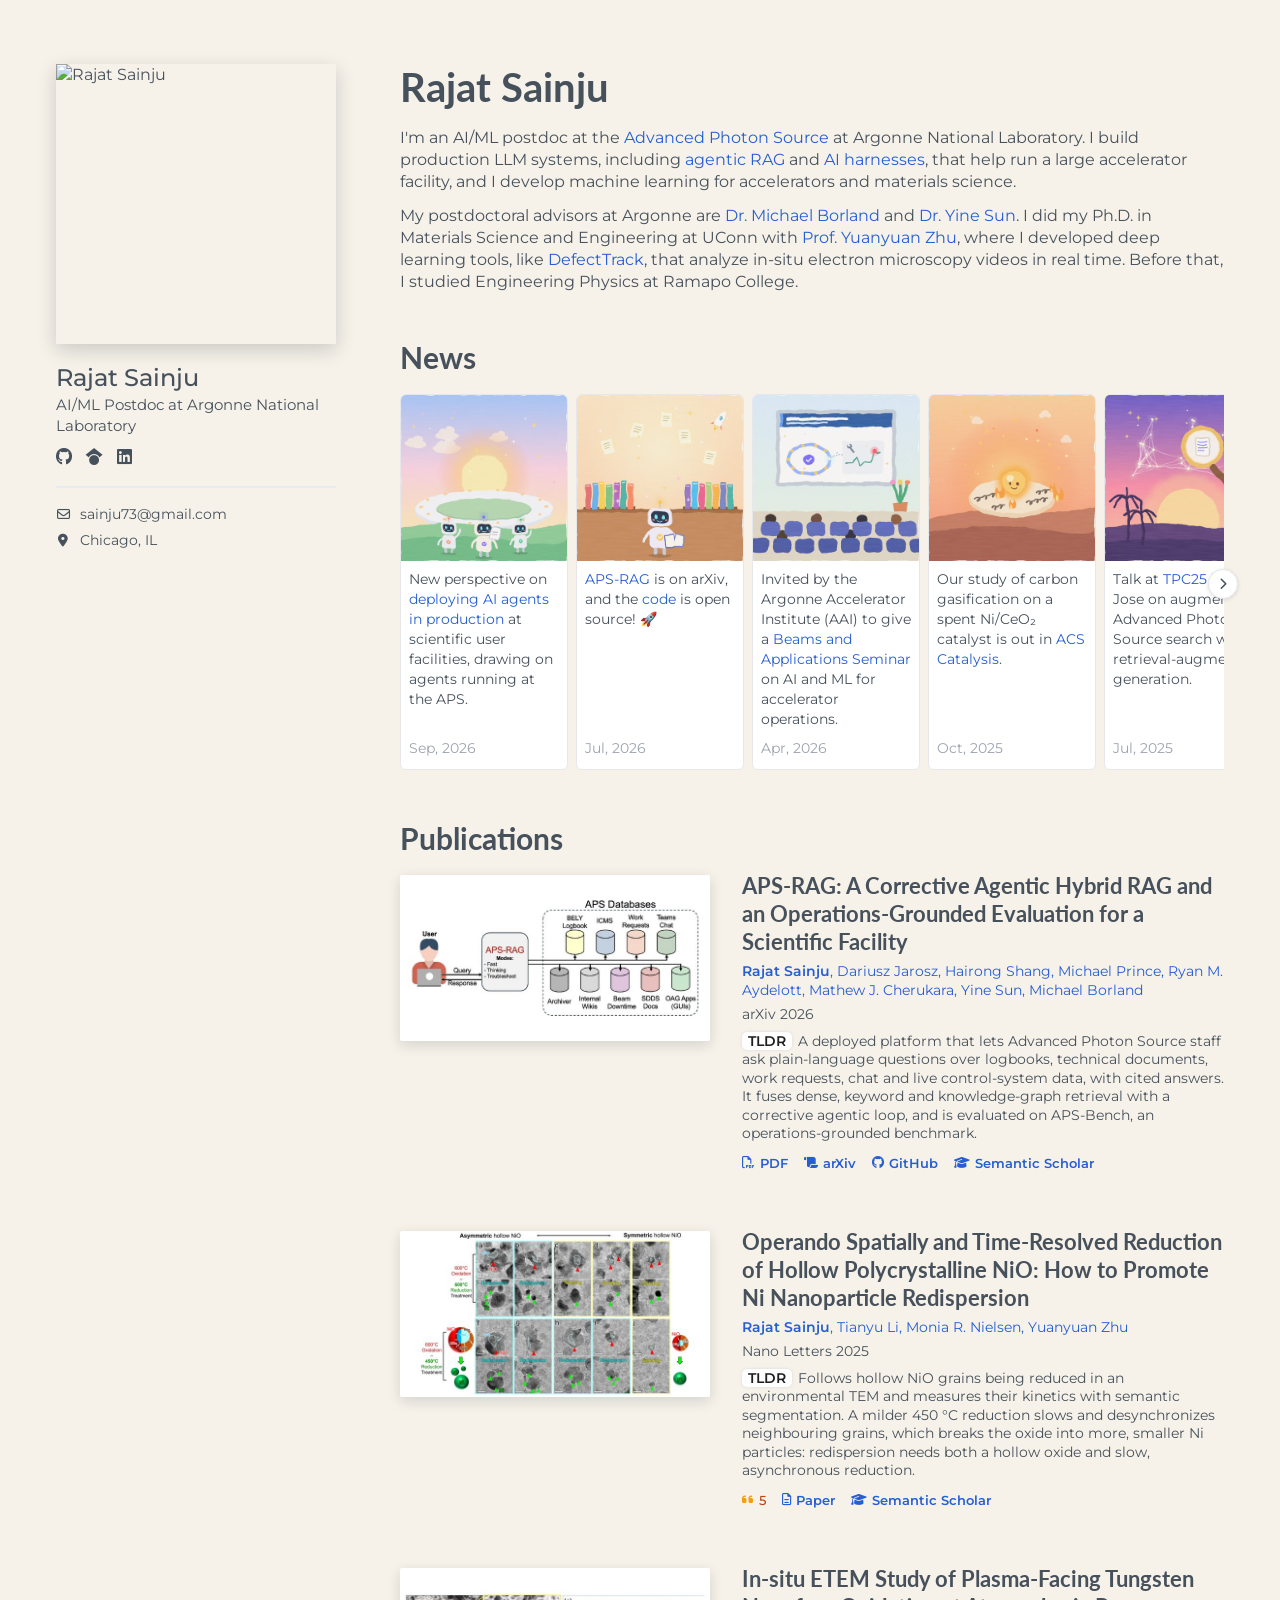
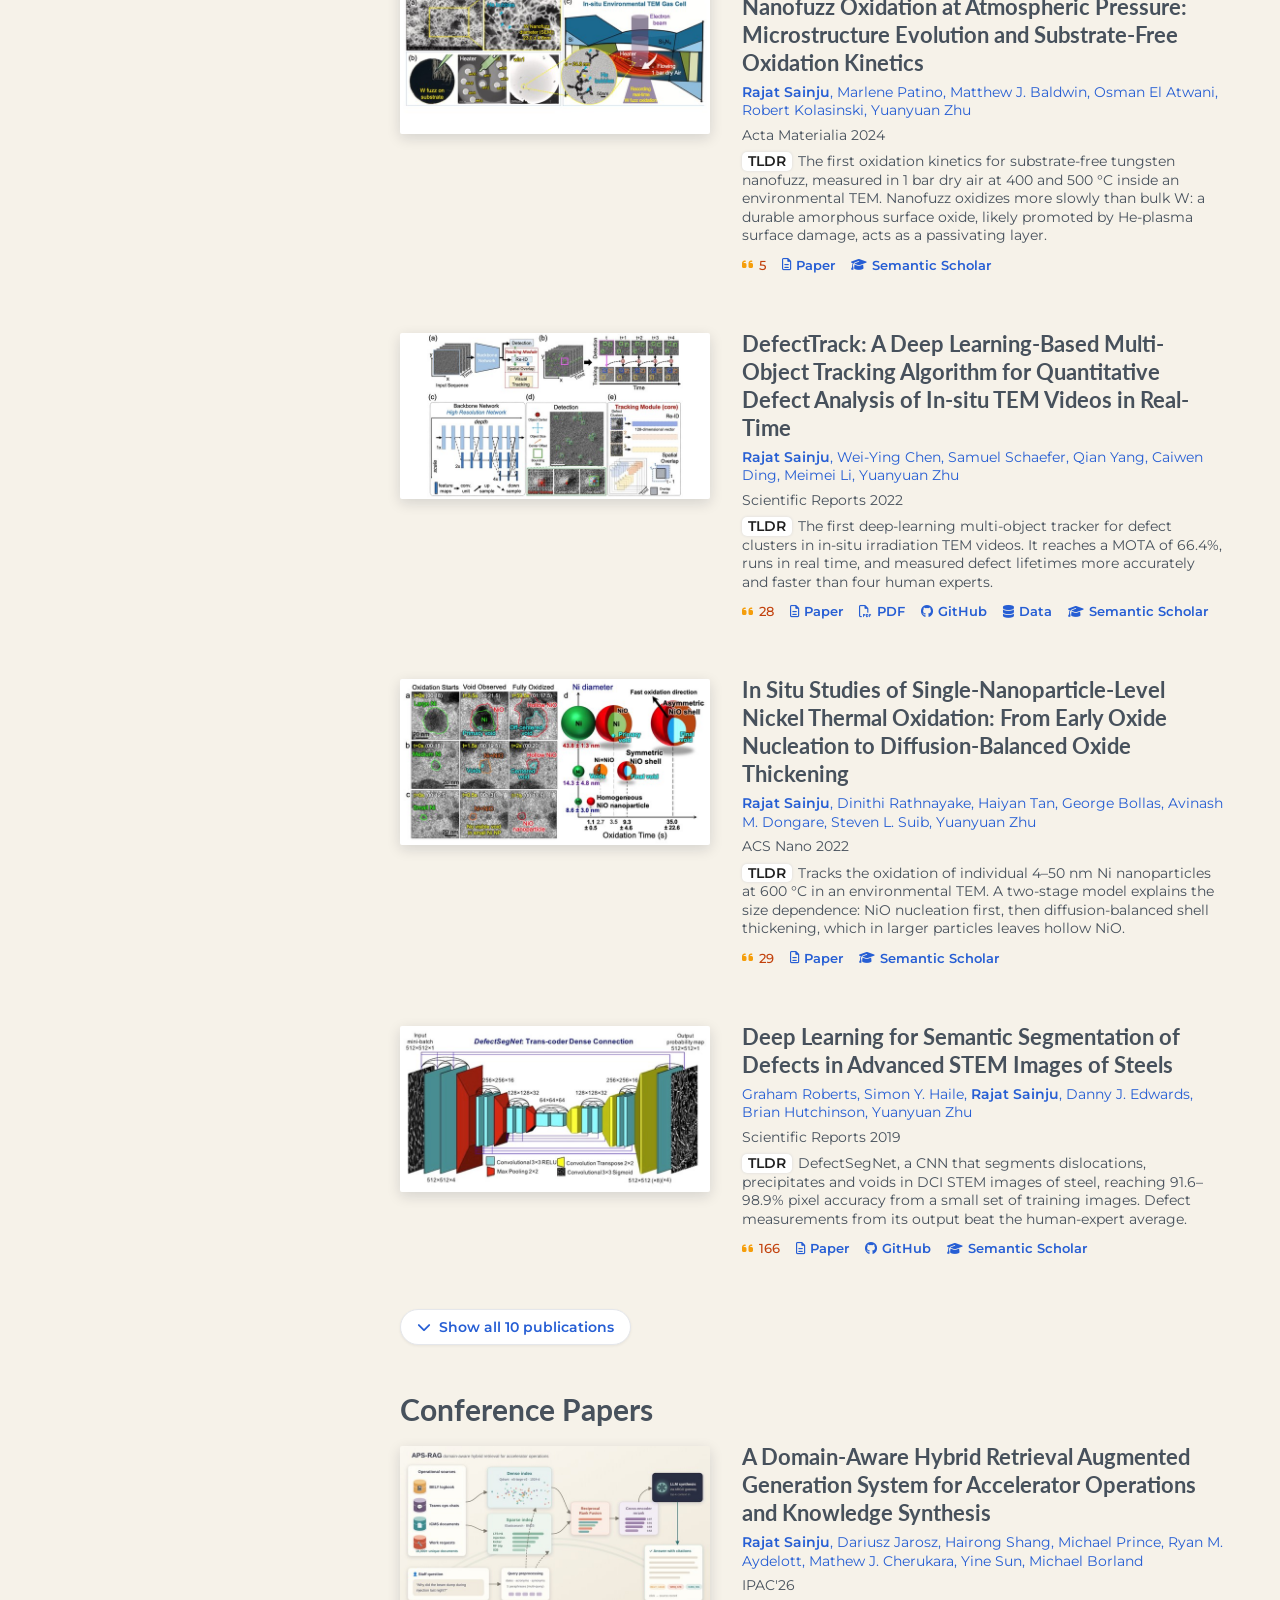
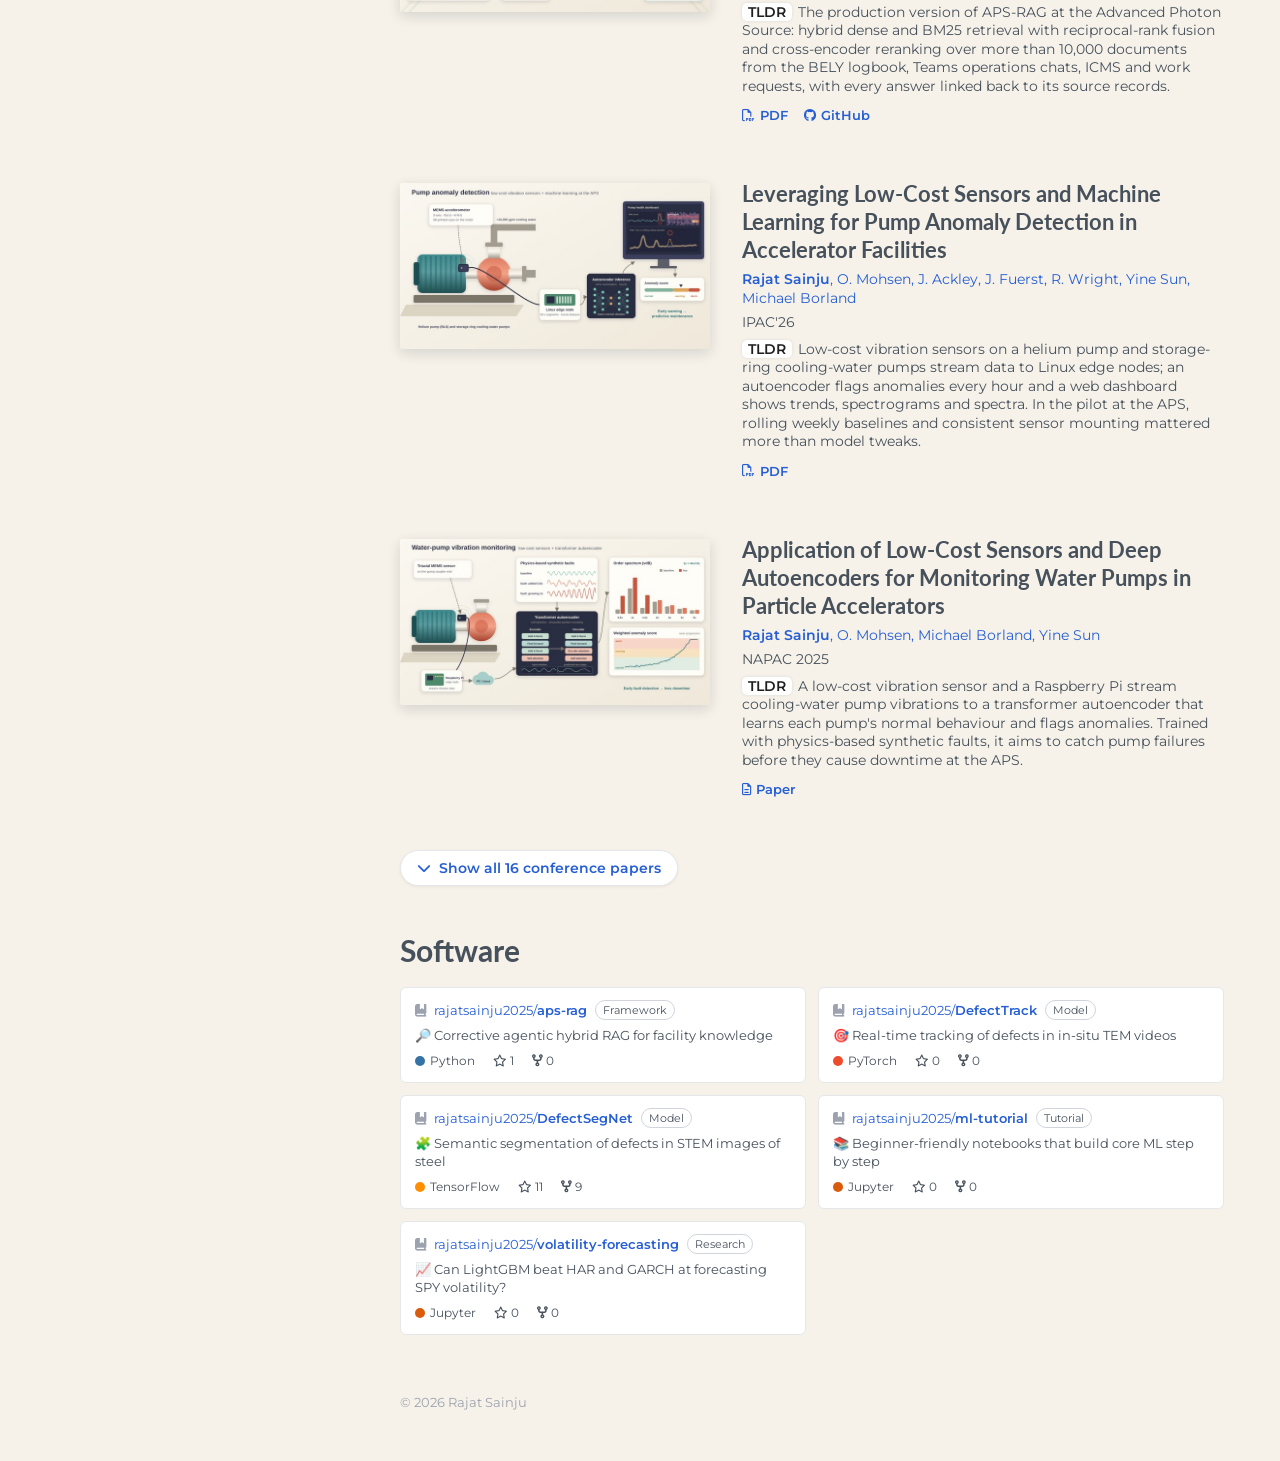
==== commit a611cab1: "Citations: show saved counts, retry Semantic Scholar when it is busy Semantic Scholar's shared publi" ====
--- a/index.html
+++ b/index.html
@@ -147,7 +147,7 @@
       semantic segmentation, separates three ways its carbon filaments burn off: catalytic, noncatalytic
       and cooperative. The last two turn out to be more common than expected, and catalytic gasification
       is limited by carbon diffusion through Ni(−Cₓ) rather than the usual bulk-diffusion model.</div>
-        <div class="plinks"><span class="cites" data-s2="d19916428af24c32501704a731dd656bf2c1e9d0" hidden=""><i class="fa-solid fa-quote-left"></i><span></span></span><a href="https://doi.org/10.1021/acscatal.5c02824"><i class="fa-regular fa-file-lines"></i>Paper</a><a href="https://www.semanticscholar.org/paper/d19916428af24c32501704a731dd656bf2c1e9d0"><i class="fa-solid fa-graduation-cap"></i>Semantic Scholar</a></div>
+        <div class="plinks"><span class="cites" data-s2="d19916428af24c32501704a731dd656bf2c1e9d0"><i class="fa-solid fa-quote-left"></i><span>1</span></span><a href="https://doi.org/10.1021/acscatal.5c02824"><i class="fa-regular fa-file-lines"></i>Paper</a><a href="https://www.semanticscholar.org/paper/d19916428af24c32501704a731dd656bf2c1e9d0"><i class="fa-solid fa-graduation-cap"></i>Semantic Scholar</a></div>
       </div>
     </div>
     <div class="project">
@@ -160,7 +160,7 @@
       semantic segmentation. A milder 450 °C reduction slows and desynchronizes neighbouring grains, which
       breaks the oxide into more, smaller Ni particles: redispersion needs both a hollow oxide and slow,
       asynchronous reduction.</div>
-        <div class="plinks"><span class="cites" data-s2="18dc0f899b48fb5387514a67bfc8fd82175ff5e0" hidden=""><i class="fa-solid fa-quote-left"></i><span></span></span><a href="https://doi.org/10.1021/acs.nanolett.5c02133"><i class="fa-regular fa-file-lines"></i>Paper</a><a href="https://www.semanticscholar.org/paper/18dc0f899b48fb5387514a67bfc8fd82175ff5e0"><i class="fa-solid fa-graduation-cap"></i>Semantic Scholar</a></div>
+        <div class="plinks"><span class="cites" data-s2="18dc0f899b48fb5387514a67bfc8fd82175ff5e0"><i class="fa-solid fa-quote-left"></i><span>5</span></span><a href="https://doi.org/10.1021/acs.nanolett.5c02133"><i class="fa-regular fa-file-lines"></i>Paper</a><a href="https://www.semanticscholar.org/paper/18dc0f899b48fb5387514a67bfc8fd82175ff5e0"><i class="fa-solid fa-graduation-cap"></i>Semantic Scholar</a></div>
       </div>
     </div>
     <div class="project">
@@ -172,7 +172,7 @@
         <div class="tldr"><span class="badge">TLDR</span>The first oxidation kinetics for substrate-free tungsten nanofuzz, measured in 1 bar dry air at
       400 and 500 °C inside an environmental TEM. Nanofuzz oxidizes more slowly than bulk W: a durable
       amorphous surface oxide, likely promoted by He-plasma surface damage, acts as a passivating layer.</div>
-        <div class="plinks"><span class="cites" data-s2="dc2a192d30a60e1b700acc9d409935fc9ca5b014" hidden=""><i class="fa-solid fa-quote-left"></i><span></span></span><a href="https://doi.org/10.1016/j.actamat.2024.120282"><i class="fa-regular fa-file-lines"></i>Paper</a><a href="https://www.semanticscholar.org/paper/dc2a192d30a60e1b700acc9d409935fc9ca5b014"><i class="fa-solid fa-graduation-cap"></i>Semantic Scholar</a></div>
+        <div class="plinks"><span class="cites" data-s2="dc2a192d30a60e1b700acc9d409935fc9ca5b014"><i class="fa-solid fa-quote-left"></i><span>5</span></span><a href="https://doi.org/10.1016/j.actamat.2024.120282"><i class="fa-regular fa-file-lines"></i>Paper</a><a href="https://www.semanticscholar.org/paper/dc2a192d30a60e1b700acc9d409935fc9ca5b014"><i class="fa-solid fa-graduation-cap"></i>Semantic Scholar</a></div>
       </div>
     </div>
     <div class="project">
@@ -184,7 +184,7 @@
         <div class="tldr"><span class="badge">TLDR</span>The first deep-learning multi-object tracker for defect clusters in in-situ irradiation TEM videos.
       It reaches a MOTA of 66.4%, runs in real time, and measured defect lifetimes more accurately and
       faster than four human experts.</div>
-        <div class="plinks"><span class="cites" data-s2="4c95de79ed256c1bbcb51e8d51195fc85cf2f033" hidden=""><i class="fa-solid fa-quote-left"></i><span></span></span><a href="https://doi.org/10.1038/s41598-022-19697-1"><i class="fa-regular fa-file-lines"></i>Paper</a><a href="https://www.nature.com/articles/s41598-022-19697-1.pdf"><i class="fa-regular fa-file-pdf"></i>PDF</a><a href="https://github.com/rajatsainju2025/DefectTrack"><i class="fa-brands fa-github"></i>GitHub</a><a href="https://figshare.com/s/9e7f6c0870e828dbc1a2"><i class="fa-solid fa-database"></i>Data</a><a href="https://www.semanticscholar.org/paper/4c95de79ed256c1bbcb51e8d51195fc85cf2f033"><i class="fa-solid fa-graduation-cap"></i>Semantic Scholar</a></div>
+        <div class="plinks"><span class="cites" data-s2="4c95de79ed256c1bbcb51e8d51195fc85cf2f033"><i class="fa-solid fa-quote-left"></i><span>28</span></span><a href="https://doi.org/10.1038/s41598-022-19697-1"><i class="fa-regular fa-file-lines"></i>Paper</a><a href="https://www.nature.com/articles/s41598-022-19697-1.pdf"><i class="fa-regular fa-file-pdf"></i>PDF</a><a href="https://github.com/rajatsainju2025/DefectTrack"><i class="fa-brands fa-github"></i>GitHub</a><a href="https://figshare.com/s/9e7f6c0870e828dbc1a2"><i class="fa-solid fa-database"></i>Data</a><a href="https://www.semanticscholar.org/paper/4c95de79ed256c1bbcb51e8d51195fc85cf2f033"><i class="fa-solid fa-graduation-cap"></i>Semantic Scholar</a></div>
       </div>
     </div>
     <div class="project">
@@ -196,7 +196,7 @@
         <div class="tldr"><span class="badge">TLDR</span>Tracks the oxidation of individual 4–50 nm Ni nanoparticles at 600 °C in an environmental TEM. A
       two-stage model explains the size dependence: NiO nucleation first, then diffusion-balanced shell
       thickening, which in larger particles leaves hollow NiO.</div>
-        <div class="plinks"><span class="cites" data-s2="7b8d7b2fede25f75cd5ea3d7a7768bd83ca3845e" hidden=""><i class="fa-solid fa-quote-left"></i><span></span></span><a href="https://doi.org/10.1021/acsnano.2c00742"><i class="fa-regular fa-file-lines"></i>Paper</a><a href="https://www.semanticscholar.org/paper/7b8d7b2fede25f75cd5ea3d7a7768bd83ca3845e"><i class="fa-solid fa-graduation-cap"></i>Semantic Scholar</a></div>
+        <div class="plinks"><span class="cites" data-s2="7b8d7b2fede25f75cd5ea3d7a7768bd83ca3845e"><i class="fa-solid fa-quote-left"></i><span>29</span></span><a href="https://doi.org/10.1021/acsnano.2c00742"><i class="fa-regular fa-file-lines"></i>Paper</a><a href="https://www.semanticscholar.org/paper/7b8d7b2fede25f75cd5ea3d7a7768bd83ca3845e"><i class="fa-solid fa-graduation-cap"></i>Semantic Scholar</a></div>
       </div>
     </div>
     <div class="project pub-more" hidden="">
@@ -207,7 +207,7 @@
         <div class="venue">arXiv 2021</div>
         <div class="tldr"><span class="badge">TLDR</span>Detects gender bias in BERT through its attention maps and traces where it comes from: the query
       and key matrices add the most bias, and the bias rises and falls periodically through the layers.</div>
-        <div class="plinks"><span class="cites" data-s2="6dbbc49afcac5830ca4aac05c577a3fca404694d" hidden=""><i class="fa-solid fa-quote-left"></i><span></span></span><a href="https://arxiv.org/abs/2110.15733"><i class="fa-solid fa-scroll"></i>arXiv</a><a href="https://www.semanticscholar.org/paper/6dbbc49afcac5830ca4aac05c577a3fca404694d"><i class="fa-solid fa-graduation-cap"></i>Semantic Scholar</a></div>
+        <div class="plinks"><span class="cites" data-s2="6dbbc49afcac5830ca4aac05c577a3fca404694d"><i class="fa-solid fa-quote-left"></i><span>15</span></span><a href="https://arxiv.org/abs/2110.15733"><i class="fa-solid fa-scroll"></i>arXiv</a><a href="https://www.semanticscholar.org/paper/6dbbc49afcac5830ca4aac05c577a3fca404694d"><i class="fa-solid fa-graduation-cap"></i>Semantic Scholar</a></div>
       </div>
     </div>
     <div class="project pub-more" hidden="">
@@ -219,7 +219,7 @@
         <div class="tldr"><span class="badge">TLDR</span>The first in-situ environmental TEM observation of tungsten thermal oxidation, at 500–900 °C and
       1 bar. Both the oxide microstructure and how fast it grows depend strongly on the orientation of the
       tungsten surface.</div>
-        <div class="plinks"><span class="cites" data-s2="4de06cf3a055f2835ede8e4fe76ba7652dfe8706" hidden=""><i class="fa-solid fa-quote-left"></i><span></span></span><a href="https://doi.org/10.1016/j.matchar.2021.111016"><i class="fa-regular fa-file-lines"></i>Paper</a><a href="https://www.semanticscholar.org/paper/4de06cf3a055f2835ede8e4fe76ba7652dfe8706"><i class="fa-solid fa-graduation-cap"></i>Semantic Scholar</a></div>
+        <div class="plinks"><span class="cites" data-s2="4de06cf3a055f2835ede8e4fe76ba7652dfe8706"><i class="fa-solid fa-quote-left"></i><span>22</span></span><a href="https://doi.org/10.1016/j.matchar.2021.111016"><i class="fa-regular fa-file-lines"></i>Paper</a><a href="https://www.semanticscholar.org/paper/4de06cf3a055f2835ede8e4fe76ba7652dfe8706"><i class="fa-solid fa-graduation-cap"></i>Semantic Scholar</a></div>
       </div>
     </div>
     <div class="project">
@@ -231,7 +231,7 @@
         <div class="tldr"><span class="badge">TLDR</span>DefectSegNet, a CNN that segments dislocations, precipitates and voids in DCI STEM images of
       steel, reaching 91.6–98.9% pixel accuracy from a small set of training images. Defect measurements
       from its output beat the human-expert average.</div>
-        <div class="plinks"><span class="cites" data-s2="d1bc2bc7e00178969a1d0b43c4f137e69e0688ab" hidden=""><i class="fa-solid fa-quote-left"></i><span></span></span><a href="https://doi.org/10.1038/s41598-019-49105-0"><i class="fa-regular fa-file-lines"></i>Paper</a><a href="https://github.com/rajatsainju2025/DefectSegNet"><i class="fa-brands fa-github"></i>GitHub</a><a href="https://www.semanticscholar.org/paper/d1bc2bc7e00178969a1d0b43c4f137e69e0688ab"><i class="fa-solid fa-graduation-cap"></i>Semantic Scholar</a></div>
+        <div class="plinks"><span class="cites" data-s2="d1bc2bc7e00178969a1d0b43c4f137e69e0688ab"><i class="fa-solid fa-quote-left"></i><span>166</span></span><a href="https://doi.org/10.1038/s41598-019-49105-0"><i class="fa-regular fa-file-lines"></i>Paper</a><a href="https://github.com/rajatsainju2025/DefectSegNet"><i class="fa-brands fa-github"></i>GitHub</a><a href="https://www.semanticscholar.org/paper/d1bc2bc7e00178969a1d0b43c4f137e69e0688ab"><i class="fa-solid fa-graduation-cap"></i>Semantic Scholar</a></div>
       </div>
     </div></div>
         <button class="show-all" id="pub-toggle"><i class="fa-solid fa-chevron-down"></i> Show all 10 publications</button>
@@ -300,7 +300,7 @@
         <div class="tldr"><span class="badge">TLDR</span>Conventional TGA can't separate a 1 µm nanofuzz layer from its 1 mm substrate, so we load single
       tungsten nanofuzz tendrils into an environmental TEM and segment metal, oxide and He bubbles to get
       the first nanofuzz-specific oxidation kinetics.</div>
-        <div class="plinks"><span class="cites" data-s2="DOI:10.1093/mam/ozae044.856" hidden=""><i class="fa-solid fa-quote-left"></i><span></span></span><a href="https://doi.org/10.1093/mam/ozae044.856"><i class="fa-regular fa-file-lines"></i>Paper</a></div>
+        <div class="plinks"><span class="cites" data-s2="DOI:10.1093/mam/ozae044.856"><i class="fa-solid fa-quote-left"></i><span>1</span></span><a href="https://doi.org/10.1093/mam/ozae044.856"><i class="fa-regular fa-file-lines"></i>Paper</a></div>
       </div>
     </div>
     <div class="project">
@@ -312,7 +312,7 @@
         <div class="tldr"><span class="badge">TLDR</span>Evaluates DefectSegNet and DefectTrack with the materials-science numbers that matter (defect
       density, size and lifetime distributions) alongside standard pixel-level computer-vision metrics,
       and studies how the two kinds of metric relate.</div>
-        <div class="plinks"><span class="cites" data-s2="DOI:10.1093/micmic/ozad067.802" hidden=""><i class="fa-solid fa-quote-left"></i><span></span></span><a href="https://doi.org/10.1093/micmic/ozad067.802"><i class="fa-regular fa-file-lines"></i>Paper</a></div>
+        <div class="plinks"><span class="cites" data-s2="DOI:10.1093/micmic/ozad067.802"><i class="fa-solid fa-quote-left"></i><span>1</span></span><a href="https://doi.org/10.1093/micmic/ozad067.802"><i class="fa-regular fa-file-lines"></i>Paper</a></div>
       </div>
     </div>
     <div class="project">
@@ -348,7 +348,7 @@
         <div class="tldr"><span class="badge">TLDR</span>DefectTrack follows ion-irradiation defect clusters at 28 frames per second. Compared with human
       experts it is about 100 times faster and analyzes 25 times more defect clusters, with a lifetime
       distribution that matches the ground truth.</div>
-        <div class="plinks"><span class="cites" data-s2="DOI:10.1017/S1431927622007966" hidden=""><i class="fa-solid fa-quote-left"></i><span></span></span><a href="https://doi.org/10.1017/S1431927622007966"><i class="fa-regular fa-file-lines"></i>Paper</a></div>
+        <div class="plinks"><span class="cites" data-s2="DOI:10.1017/S1431927622007966"><i class="fa-solid fa-quote-left"></i><span>1</span></span><a href="https://doi.org/10.1017/S1431927622007966"><i class="fa-regular fa-file-lines"></i>Paper</a></div>
       </div>
     </div>
     <div class="project">
@@ -371,7 +371,7 @@
         <div class="tldr"><span class="badge">TLDR</span>Two studies: DefectSegNet quantifies static radiation defects in seconds, more reproducibly than
       human experts, and an annotation pipeline for in-situ TEM videos lays the groundwork for tracking how
       defect clusters evolve during irradiation.</div>
-        <div class="plinks"><span class="cites" data-s2="DOI:10.1017/S1431927621005419" hidden=""><i class="fa-solid fa-quote-left"></i><span></span></span><a href="https://doi.org/10.1017/S1431927621005419"><i class="fa-regular fa-file-lines"></i>Paper</a></div>
+        <div class="plinks"><span class="cites" data-s2="DOI:10.1017/S1431927621005419"><i class="fa-solid fa-quote-left"></i><span>1</span></span><a href="https://doi.org/10.1017/S1431927621005419"><i class="fa-regular fa-file-lines"></i>Paper</a></div>
       </div>
     </div>
     <div class="project">
@@ -394,7 +394,7 @@
         <div class="venue">Microscopy &amp; Microanalysis 2019</div>
         <div class="tldr"><span class="badge">TLDR</span>The first version of DefectSegNet: a CNN that segments dislocations, precipitates and voids in
       DCI STEM images, reaching 94.6% average pixel accuracy from a small labelled set.</div>
-        <div class="plinks"><span class="cites" data-s2="DOI:10.1017/S1431927619001557" hidden=""><i class="fa-solid fa-quote-left"></i><span></span></span><a href="https://doi.org/10.1017/S1431927619001557"><i class="fa-regular fa-file-lines"></i>Paper</a></div>
+        <div class="plinks"><span class="cites" data-s2="DOI:10.1017/S1431927619001557"><i class="fa-solid fa-quote-left"></i><span>5</span></span><a href="https://doi.org/10.1017/S1431927619001557"><i class="fa-regular fa-file-lines"></i>Paper</a></div>
       </div>
     </div>
     <div class="project">
@@ -476,6 +476,6 @@
     </main>
   </div>
 
-  <script src="assets/js/data.js?v=a5040e40"></script>
-  <script src="assets/js/main.js?v=6370f6f2"></script>
+  <script src="assets/js/data.js?v=39fba0e2"></script>
+  <script src="assets/js/main.js?v=79417429"></script>
 </body></html>
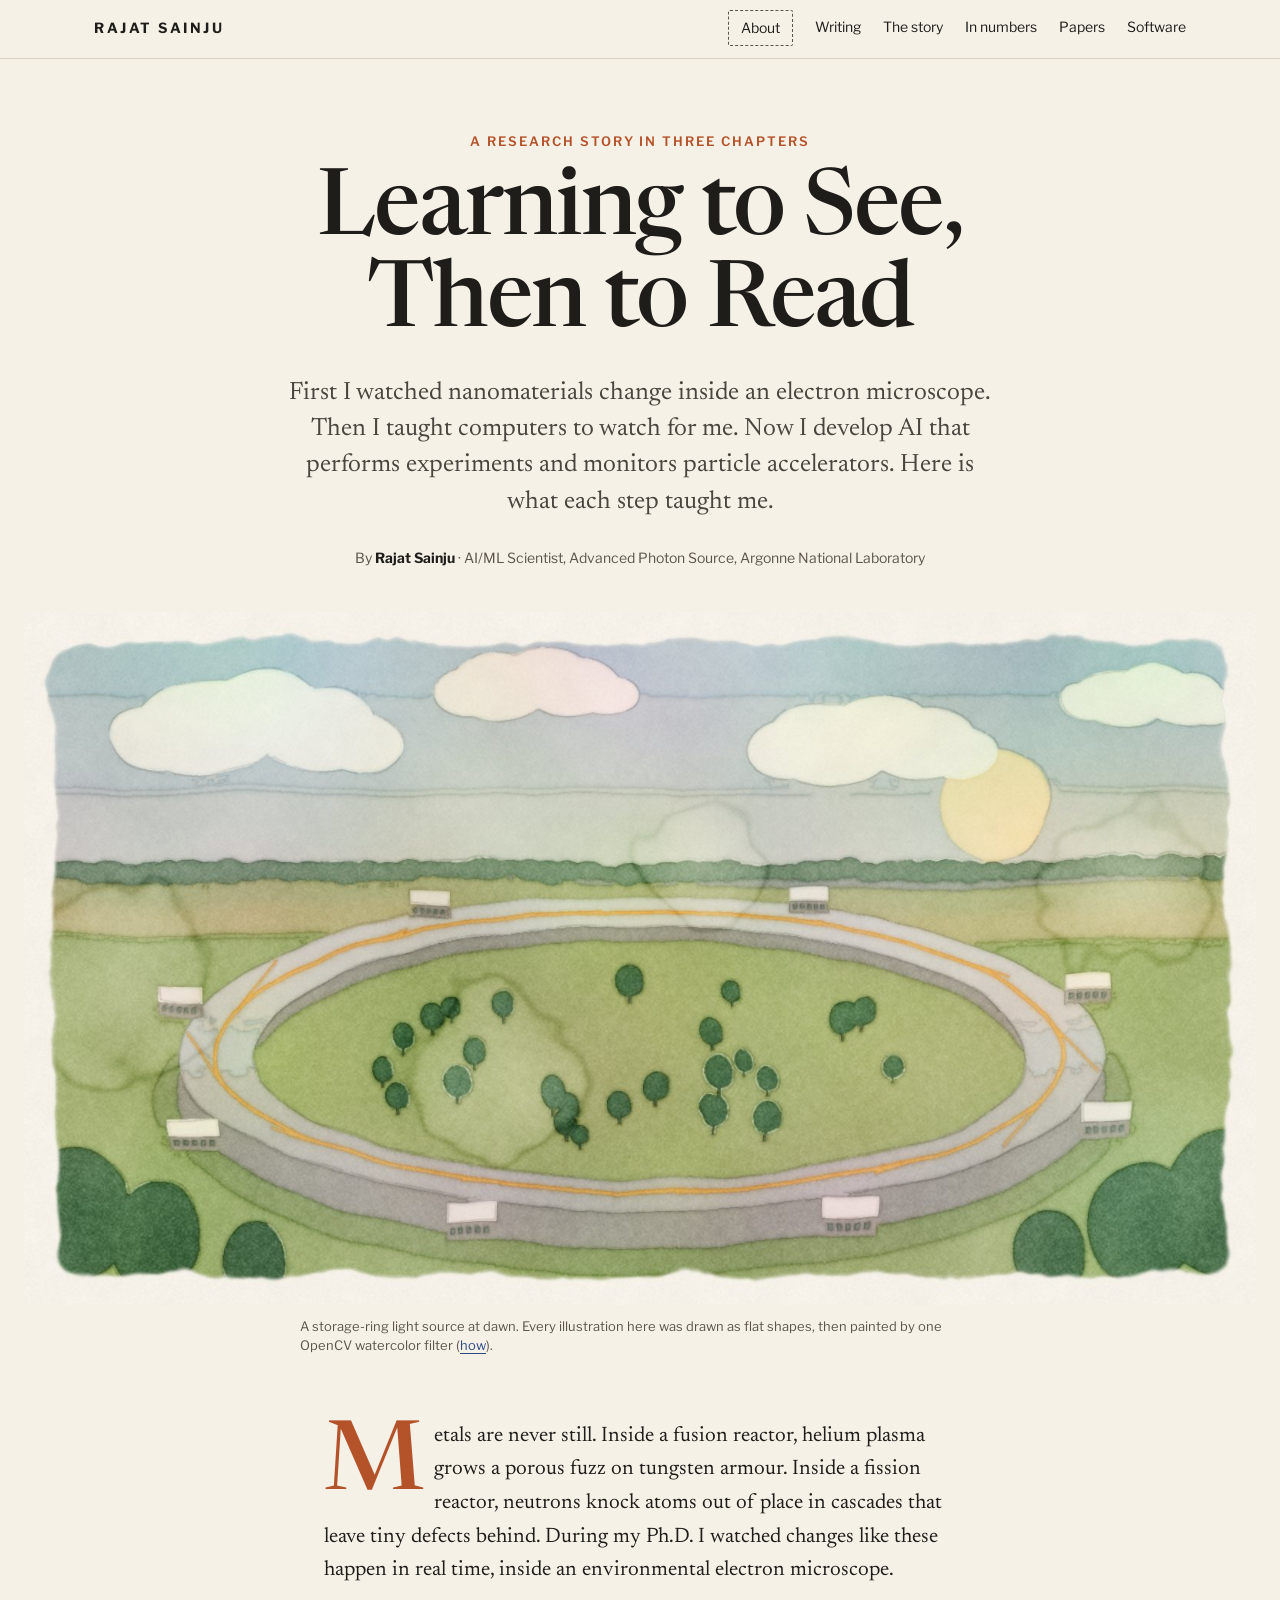
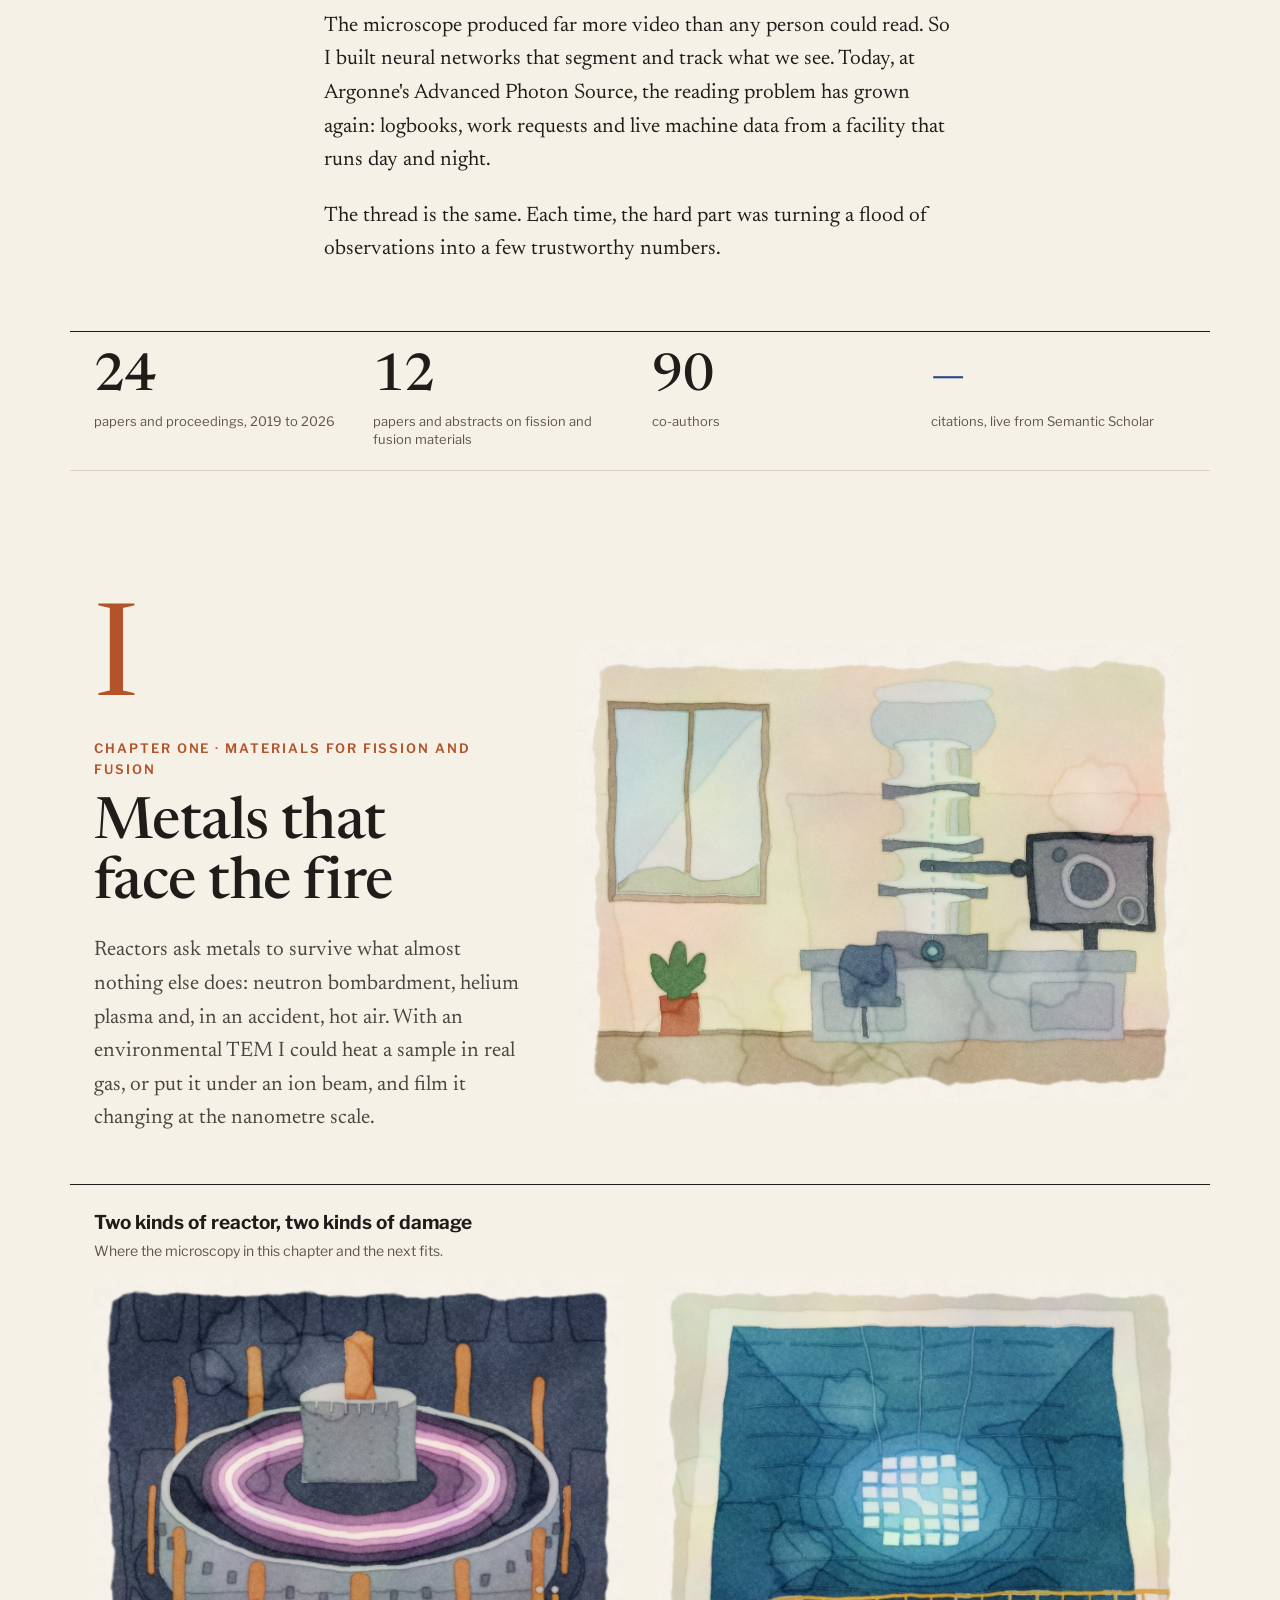
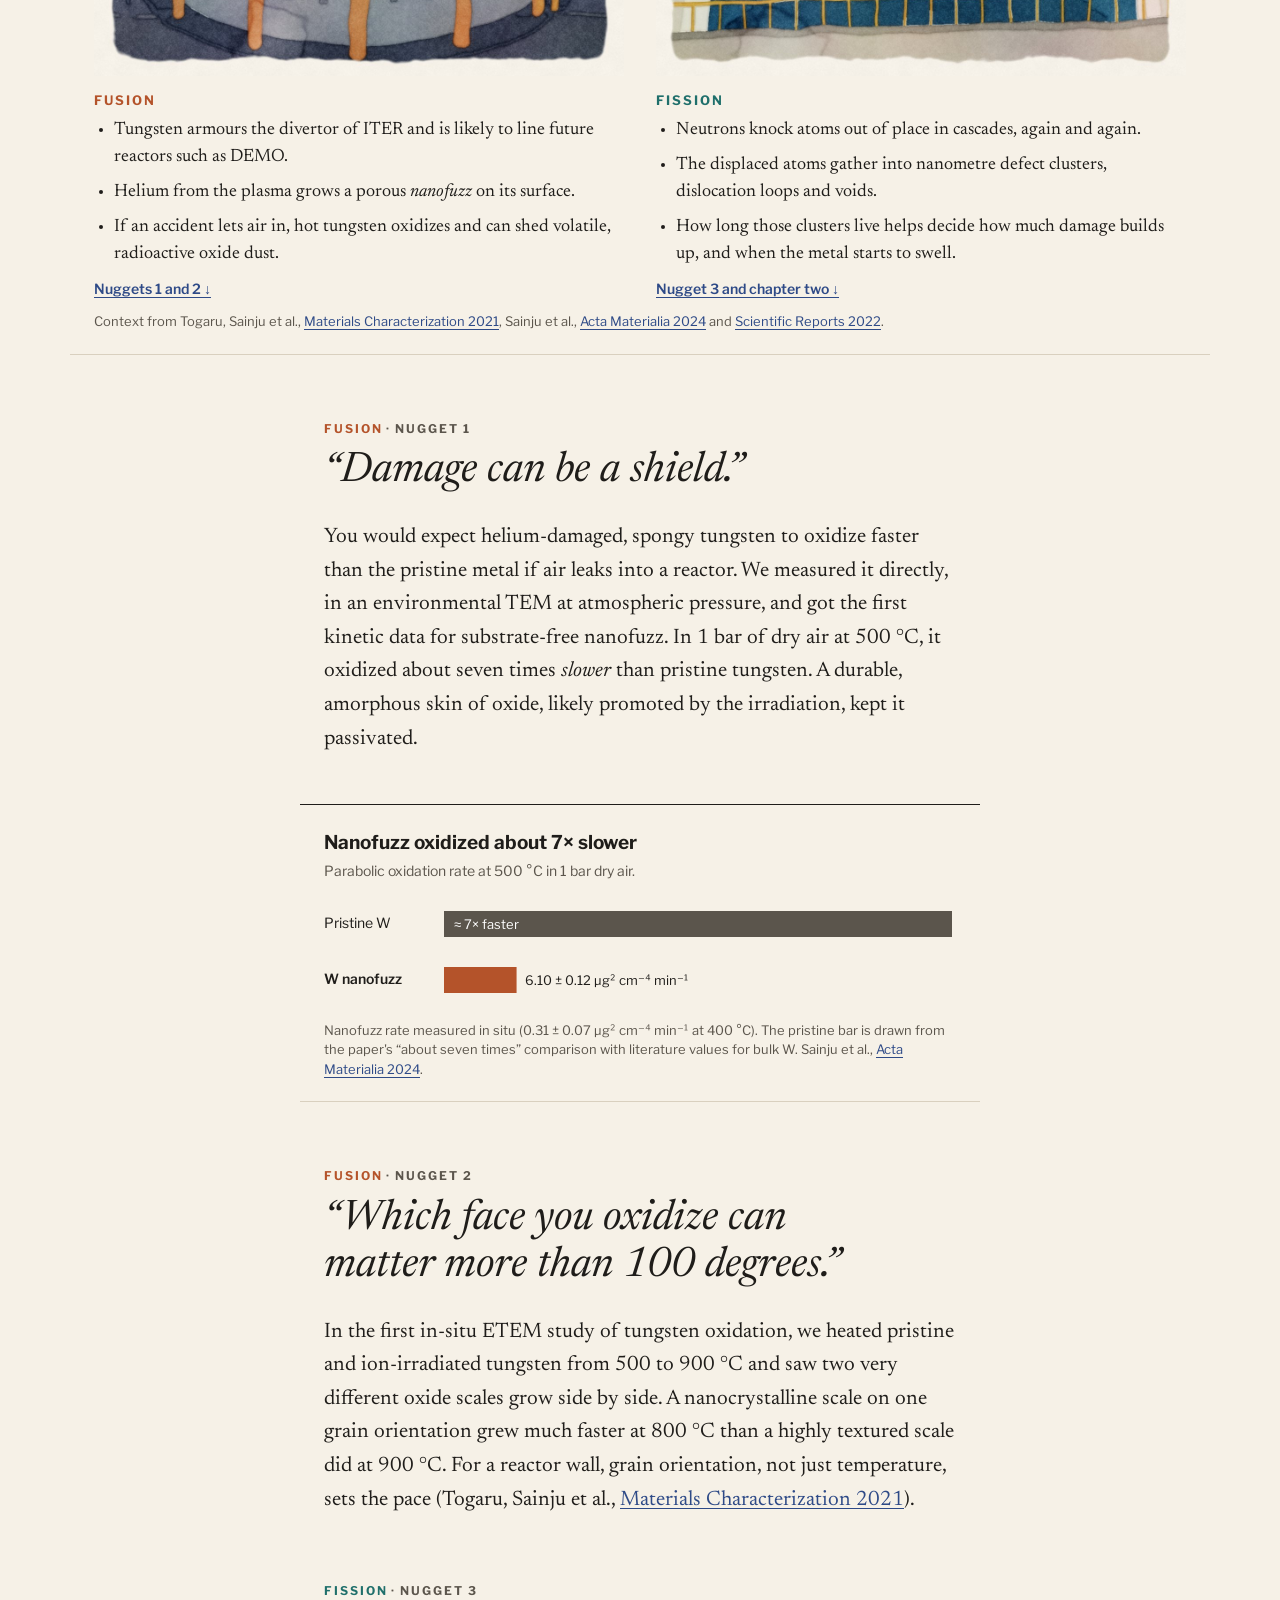
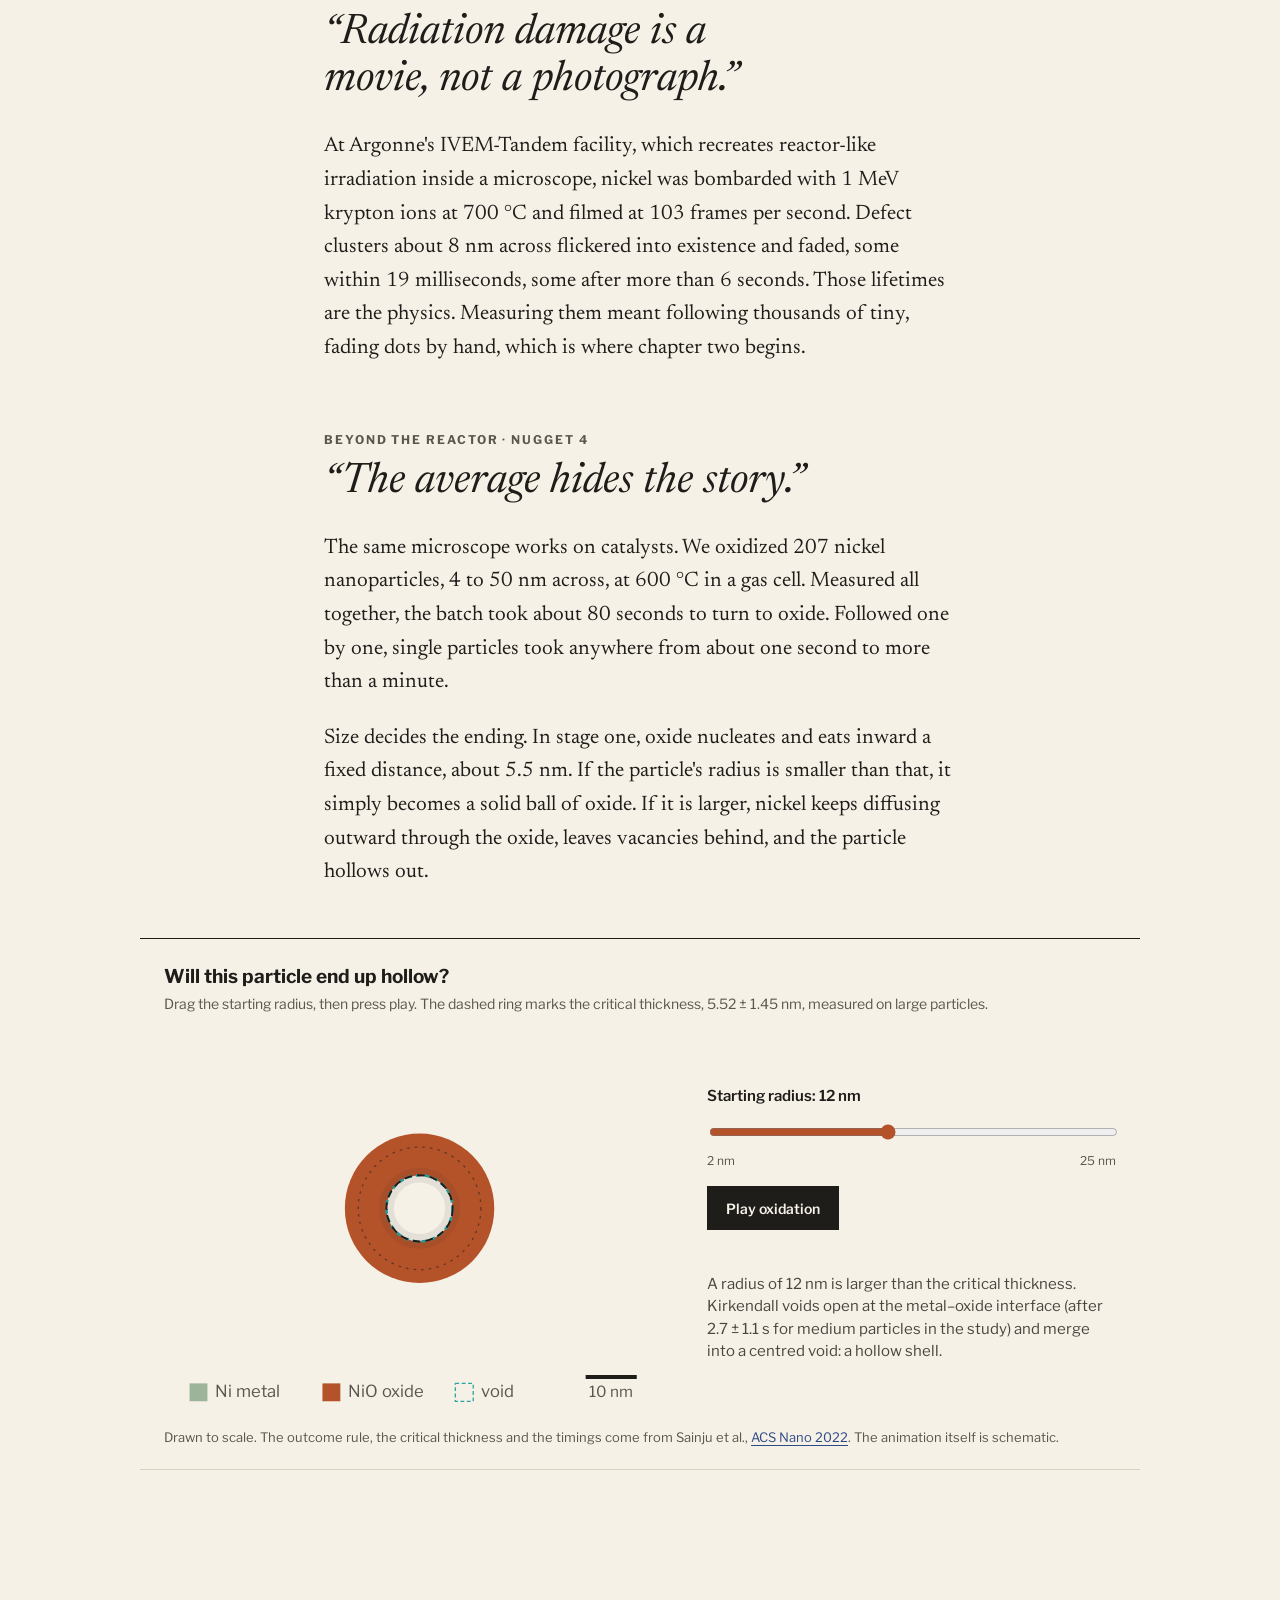
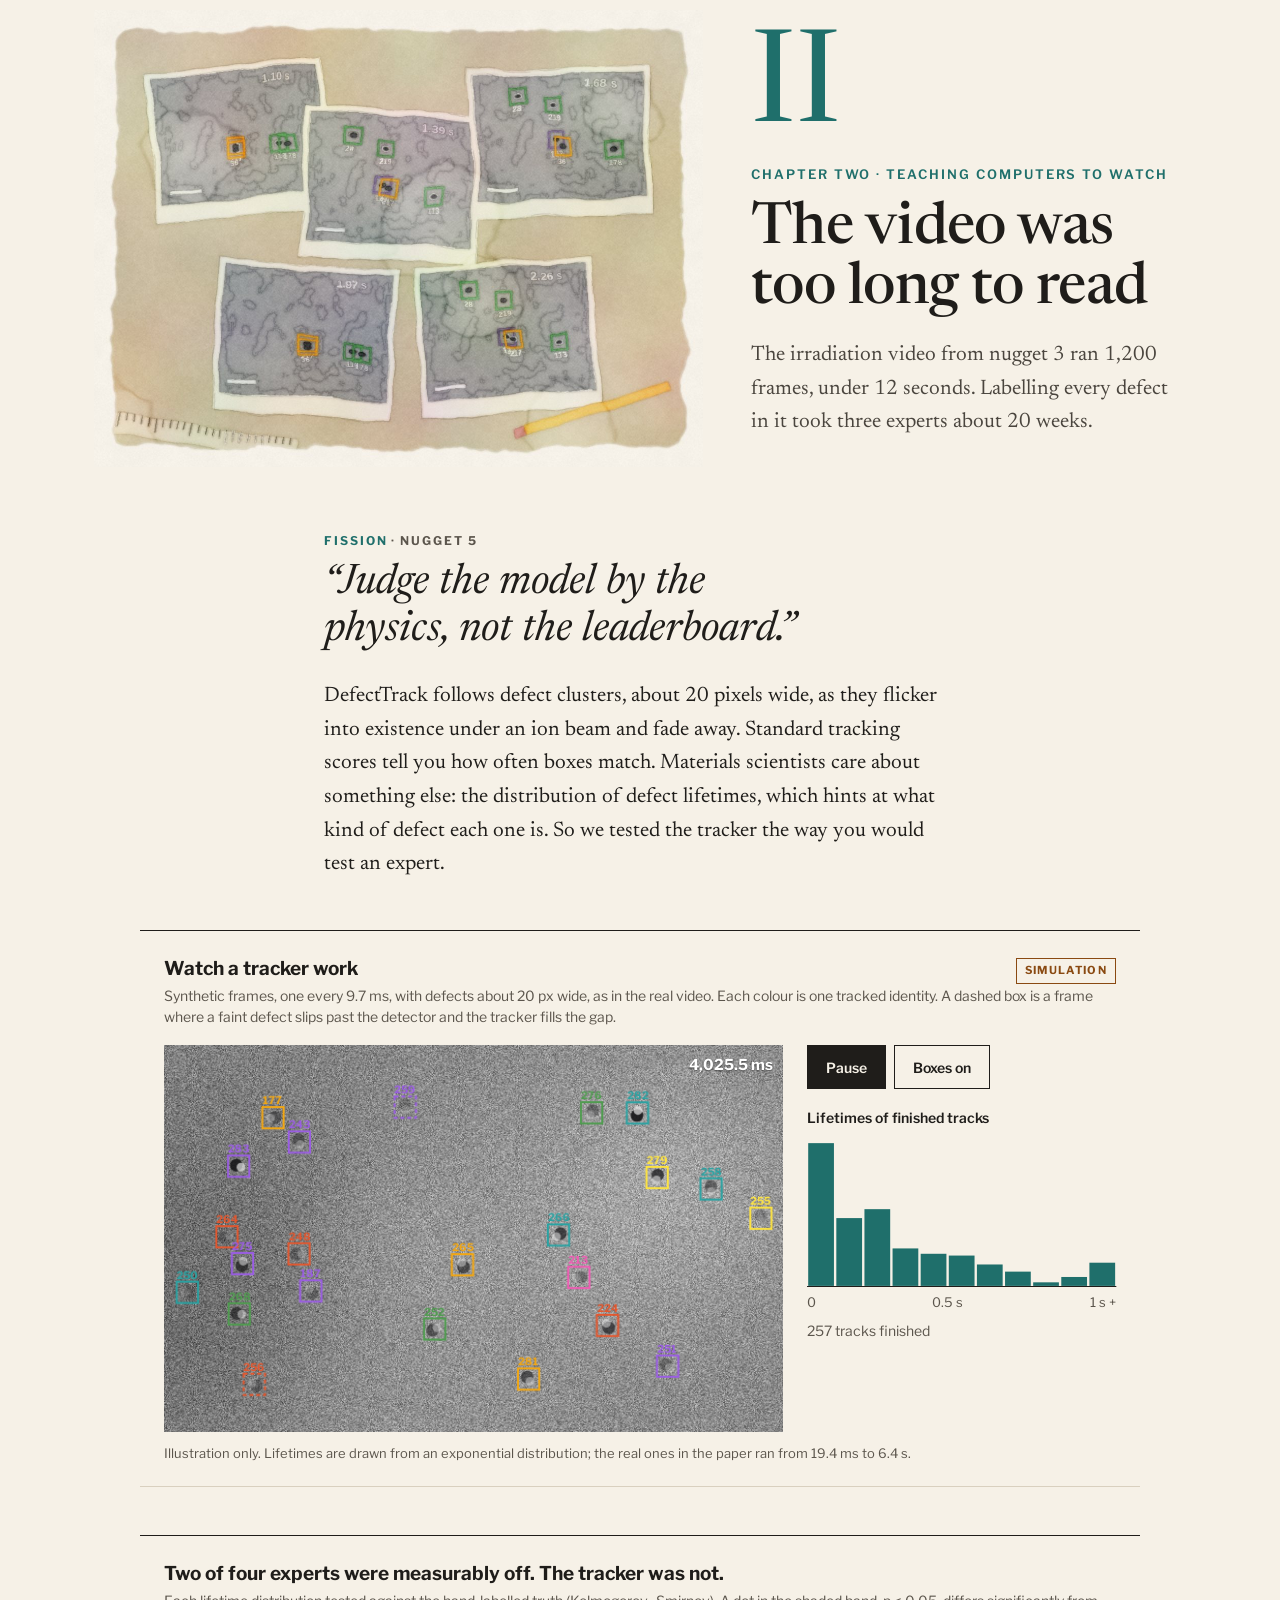
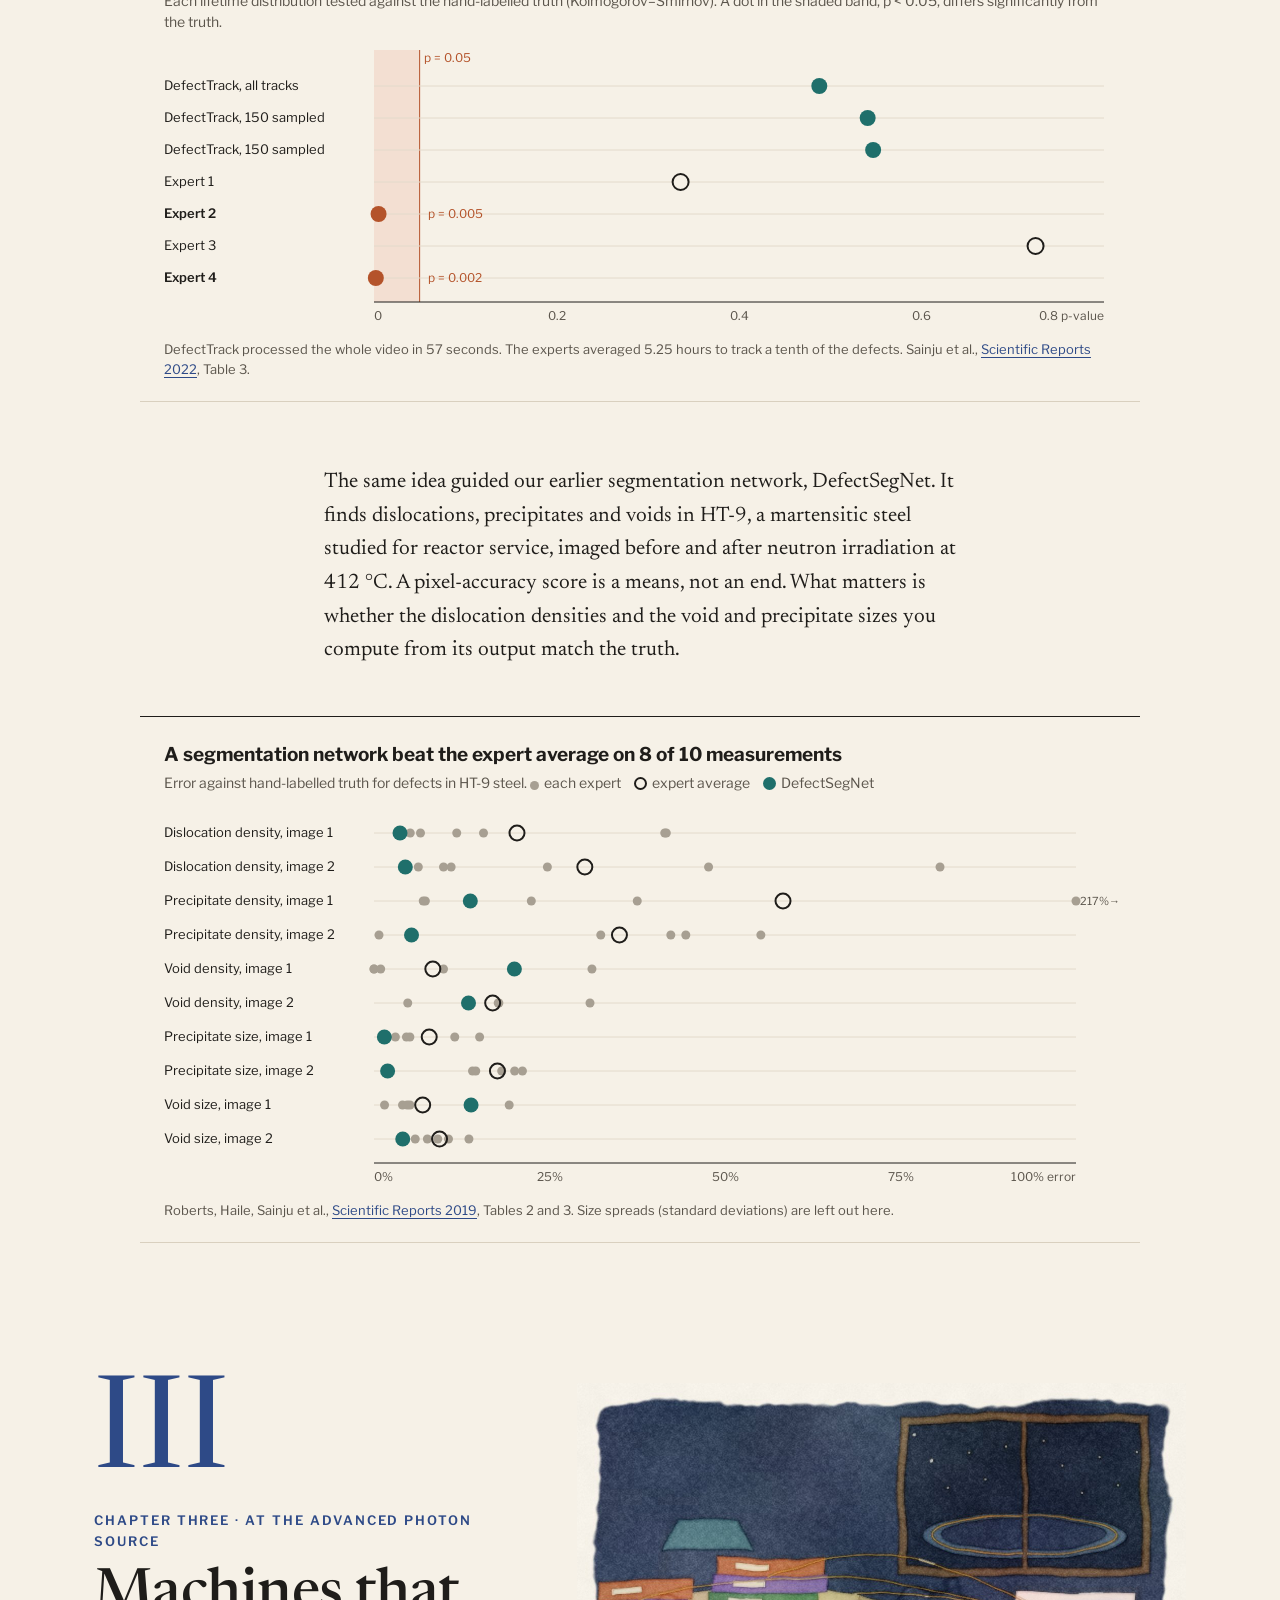
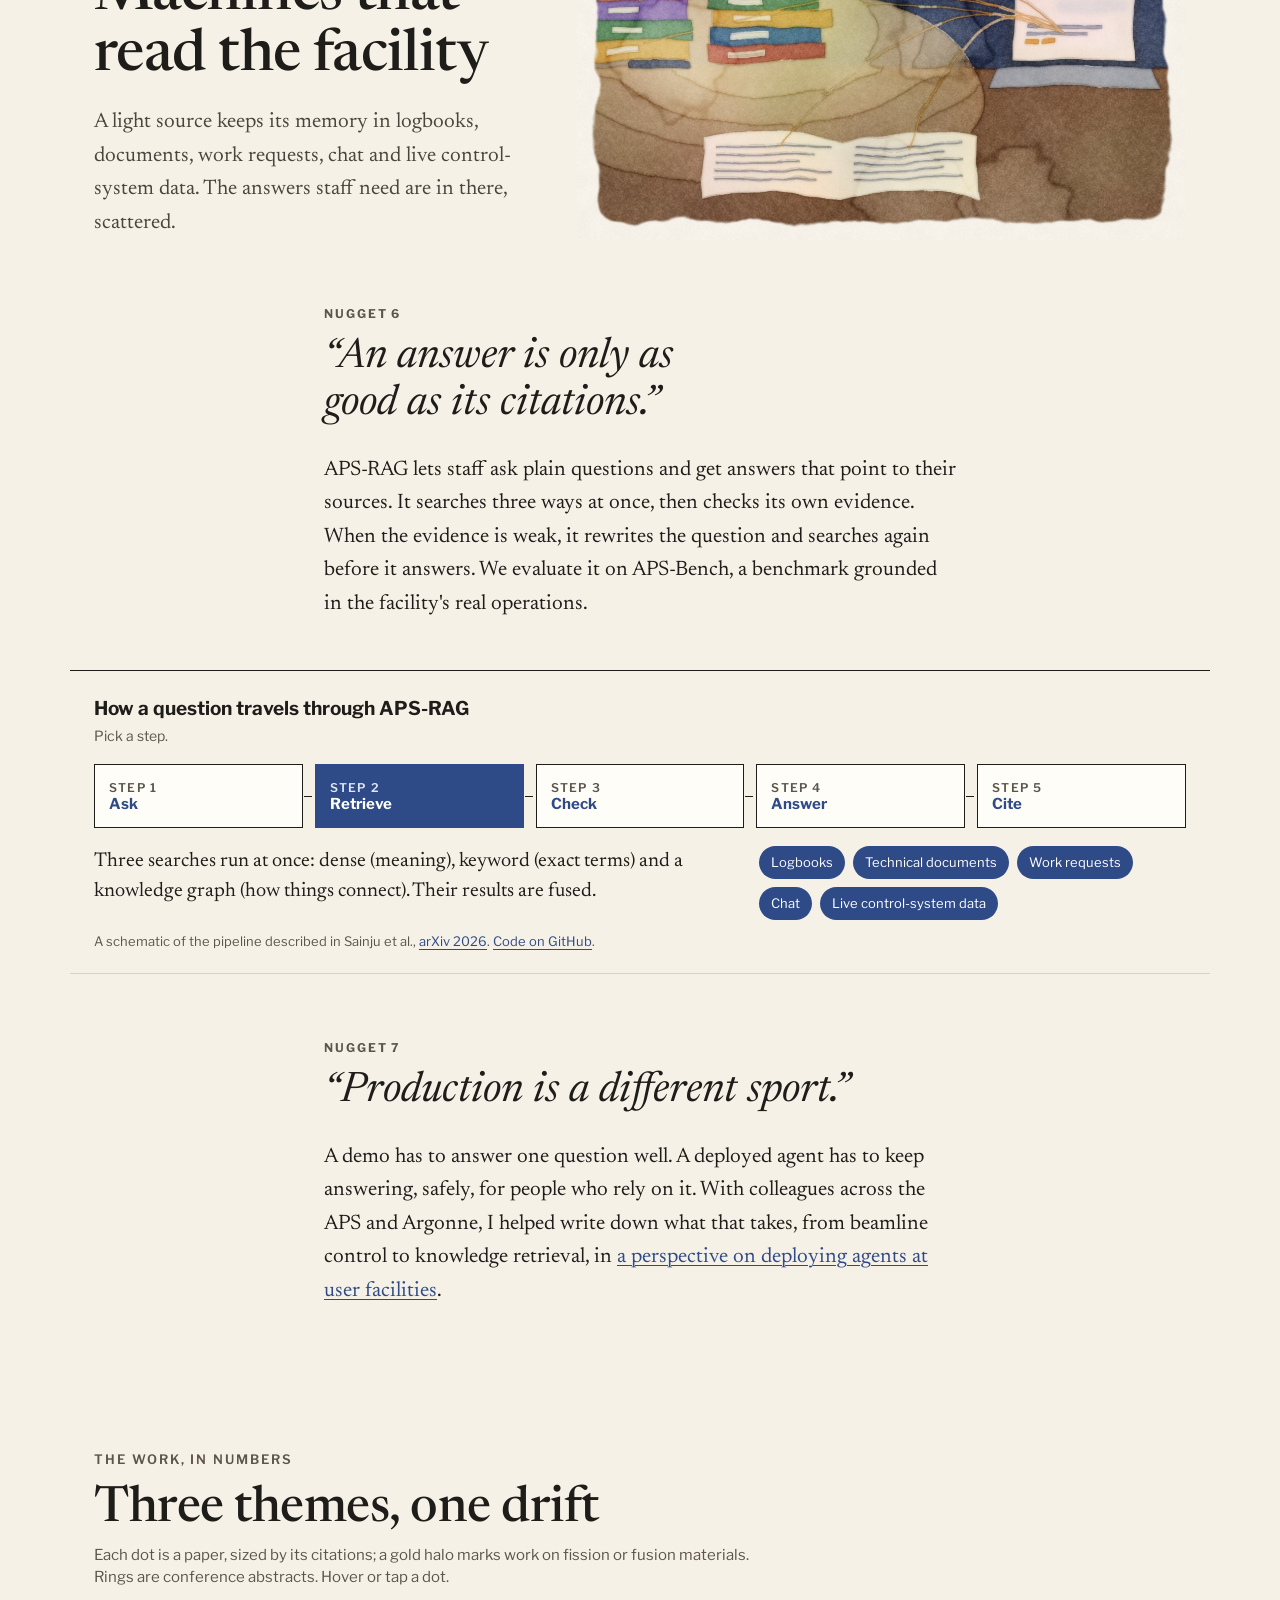
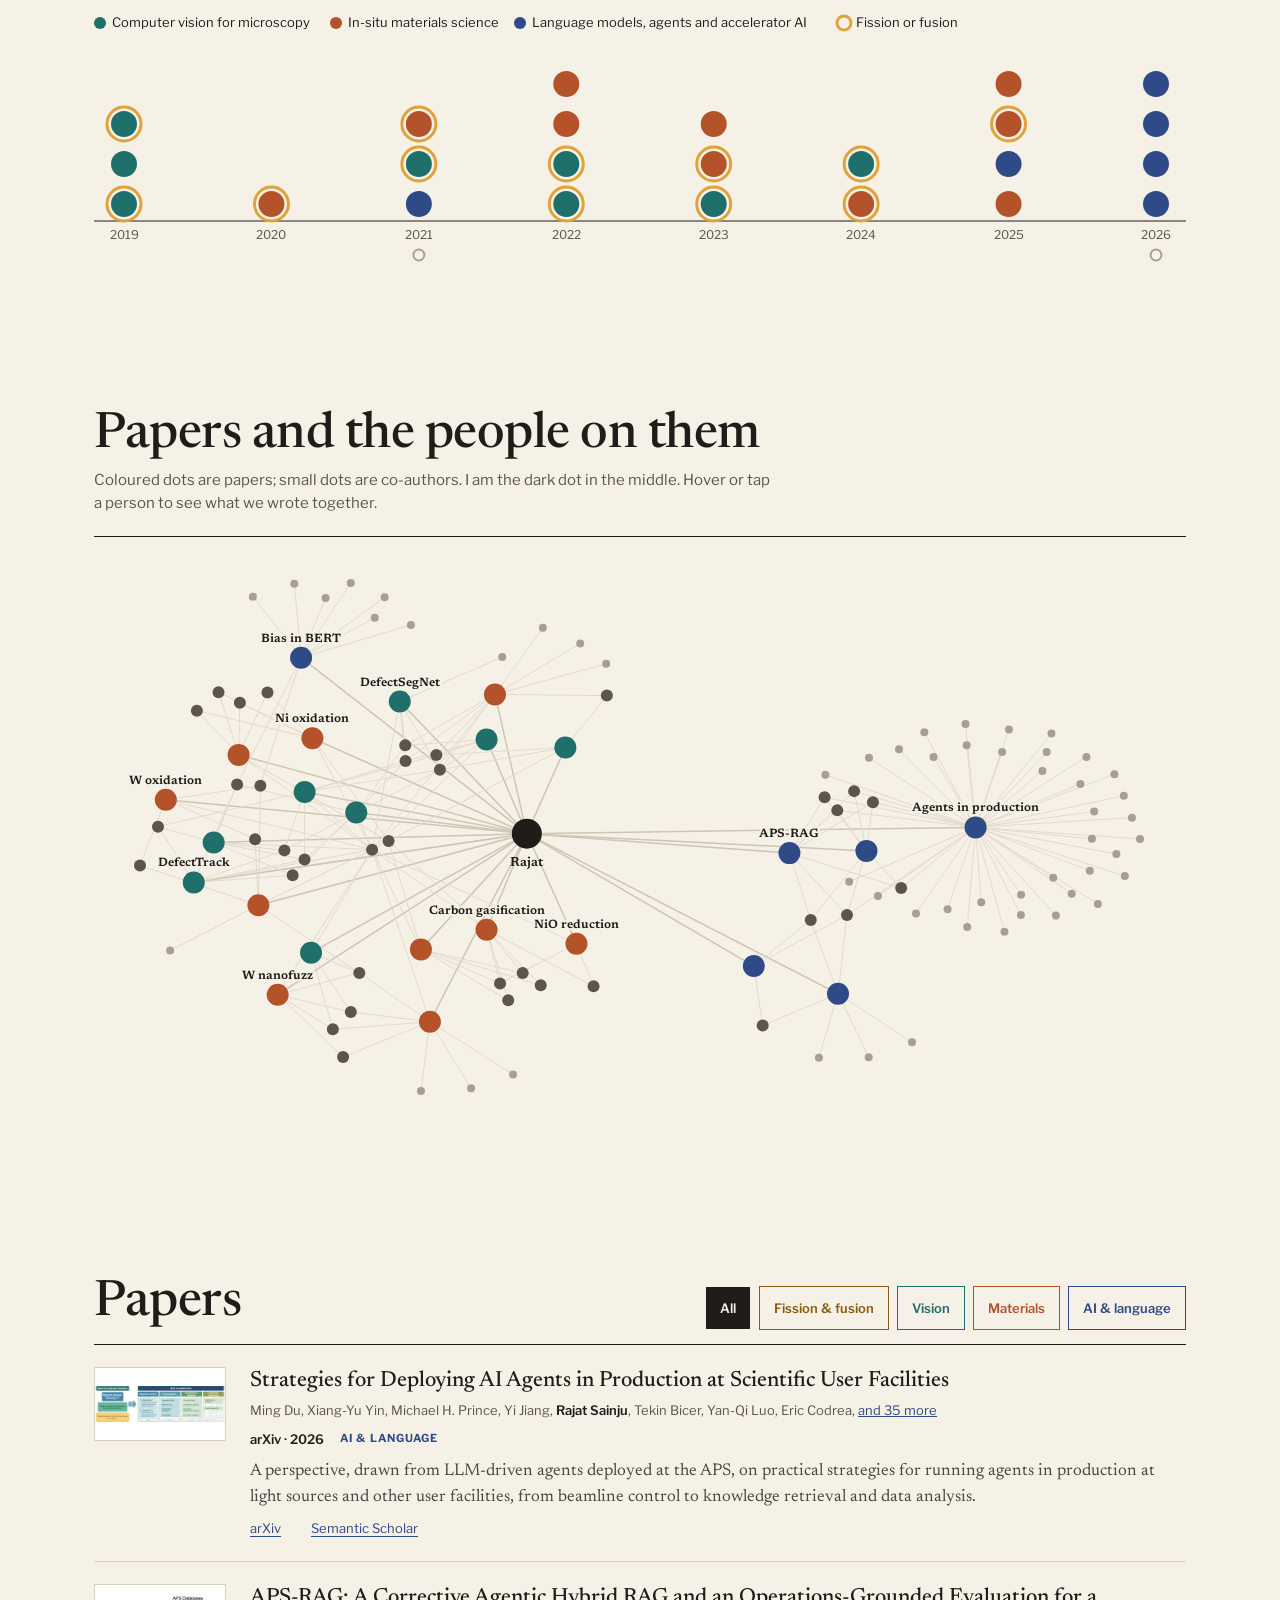
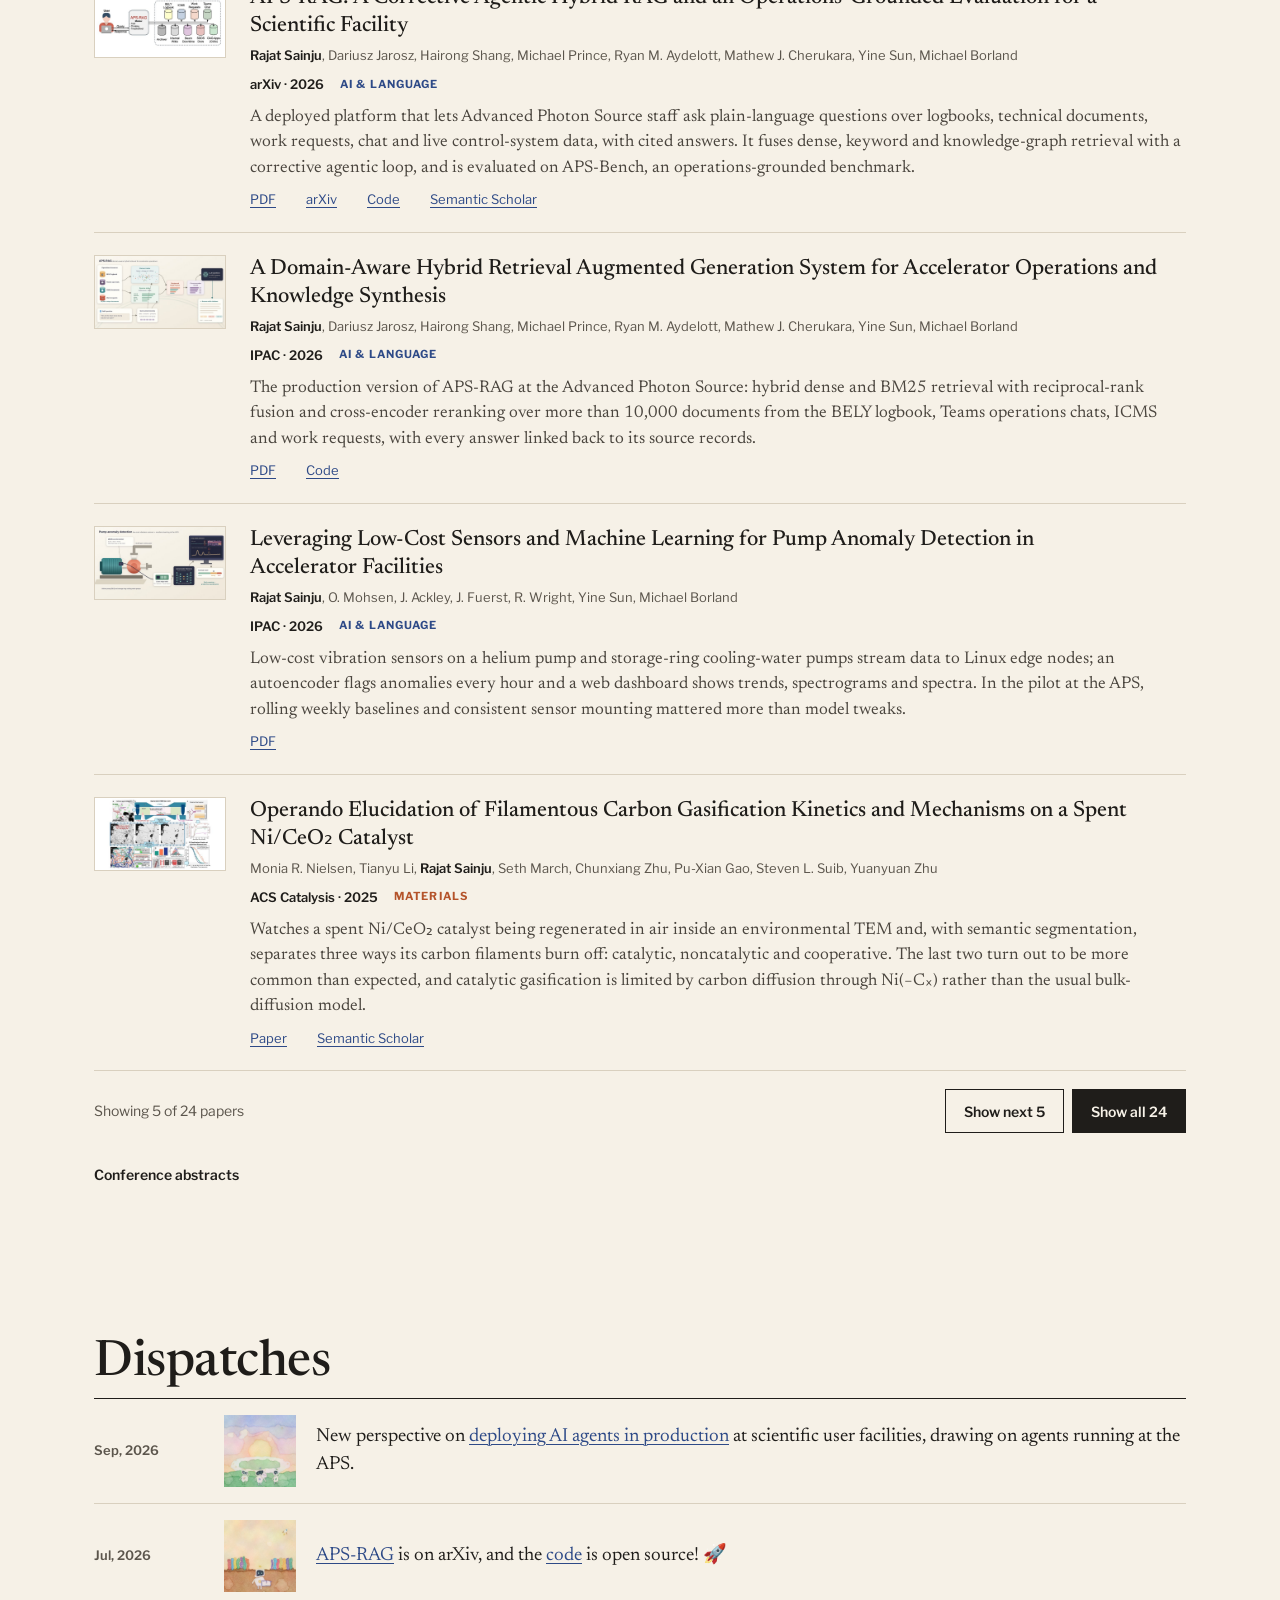
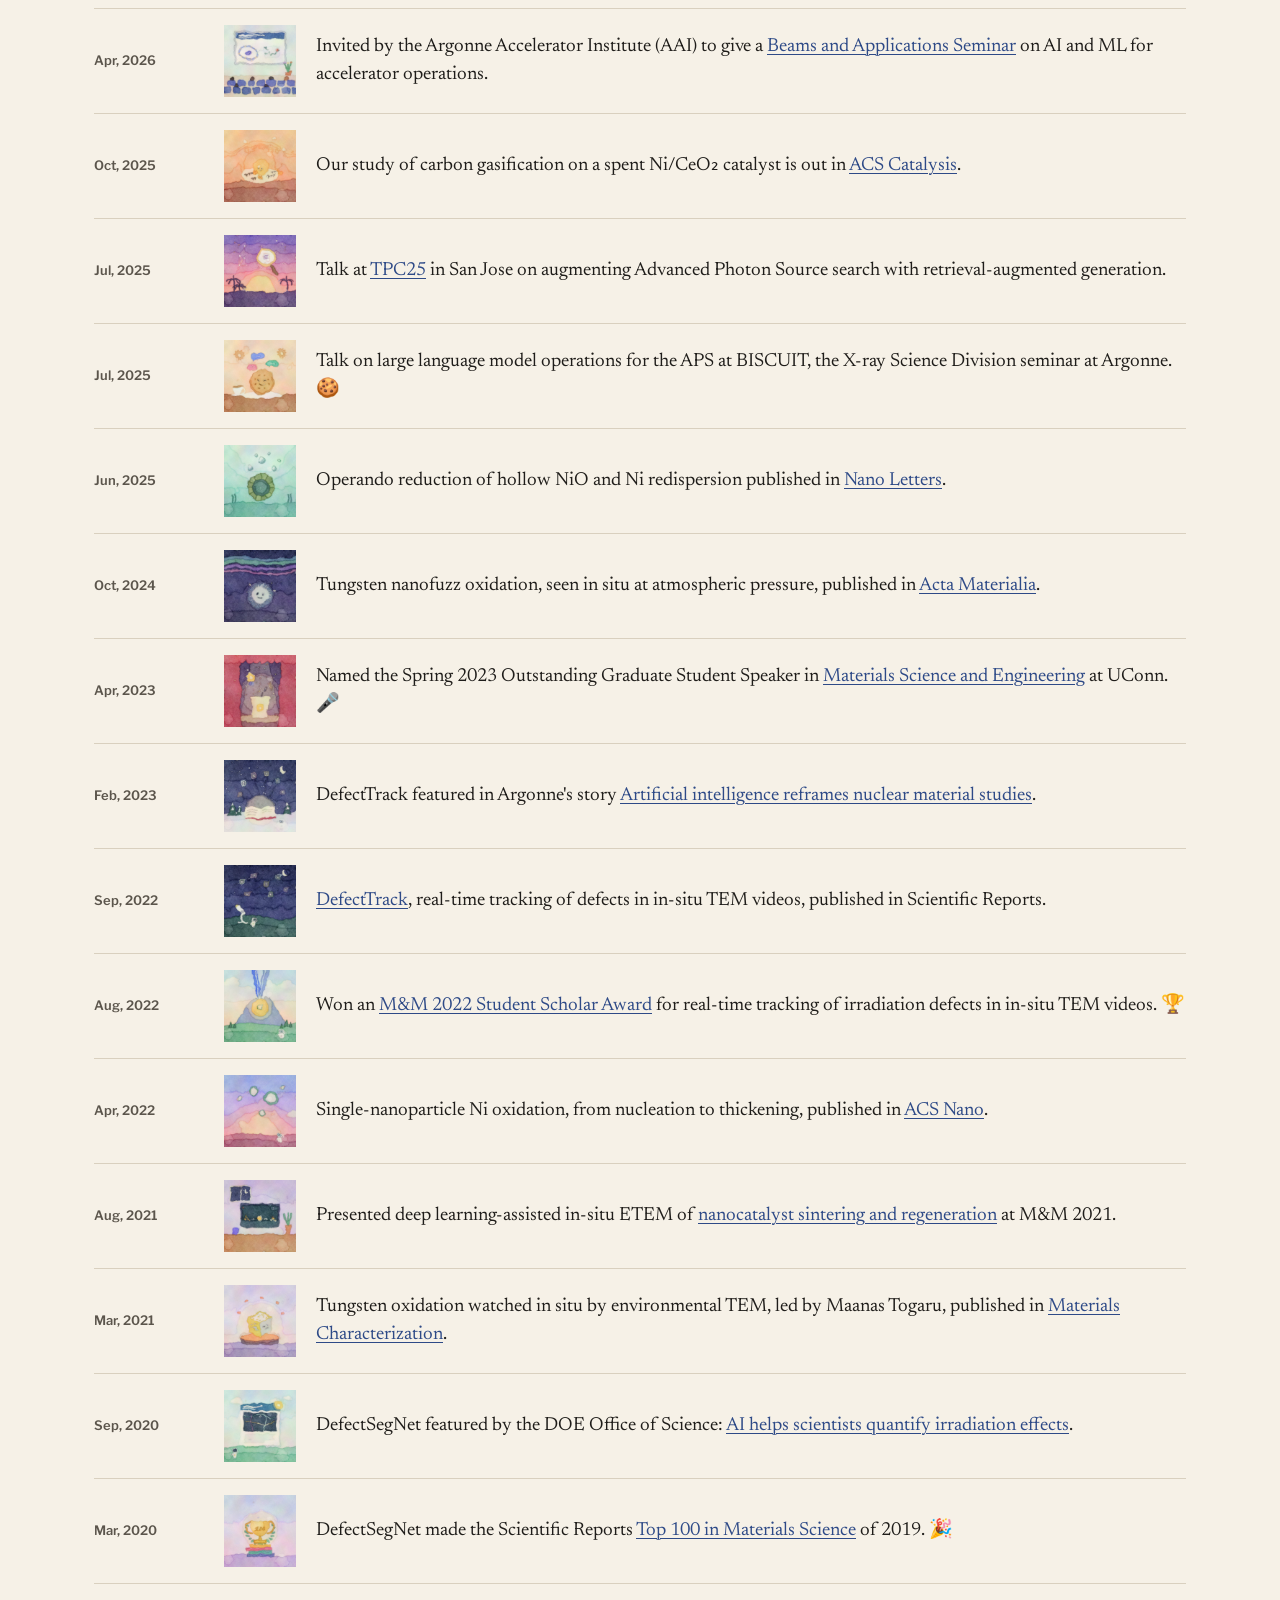
==== commit 6dcc124e: "Add a Writing page A new writing.html, linked from the menu on every page, lists essays and opinion " ====
--- a/index.html
+++ b/index.html
@@ -1,481 +1,312 @@
 <!doctype html>
-<html lang="en"><head>
+<html lang="en">
+<head>
   <meta charset="utf-8">
   <meta name="viewport" content="width=device-width, initial-scale=1">
-  <meta name="theme-color" content="#f6f2e9">
-  <meta name="google-site-verification" content="4DLJVR-ZMw0Thv8kAlwGDuQX5UV6KsBEQsQKNMDqsnE">
-  <title>Rajat Sainju | AI/ML Postdoc, Argonne National Laboratory</title>
-  <meta name="description" content="Rajat Sainju is an AI/ML postdoc at the Advanced Photon Source, Argonne National Laboratory. He builds agentic RAG and AI harnesses that help run a large accelerator facility, and machine learning for accelerators and materials science.">
-  <meta name="author" content="Rajat Sainju">
-  <link rel="canonical" href="https://rajatsainju2025.github.io/">
-  <meta property="og:type" content="profile">
-  <meta property="og:url" content="https://rajatsainju2025.github.io/">
-  <meta property="og:site_name" content="Rajat Sainju">
-  <meta property="og:title" content="Rajat Sainju | AI/ML Postdoc, Argonne National Laboratory">
-  <meta property="og:description" content="AI/ML postdoc at the Advanced Photon Source, Argonne National Laboratory: agentic RAG, AI harnesses and machine learning for accelerators and materials science.">
-  <meta property="og:image" content="https://avatars.githubusercontent.com/u/202970519?v=4&amp;s=560">
-  <meta property="profile:first_name" content="Rajat">
-  <meta property="profile:last_name" content="Sainju">
-  <meta name="twitter:card" content="summary">
-  <script type="application/ld+json">
-  {
-    "@context": "https://schema.org",
-    "@type": "Person",
-    "name": "Rajat Sainju",
-    "url": "https://rajatsainju2025.github.io/",
-    "image": "https://avatars.githubusercontent.com/u/202970519?v=4&s=560",
-    "jobTitle": "AI/ML Postdoc",
-    "description": "AI/ML postdoc at the Advanced Photon Source, Argonne National Laboratory, working on agentic RAG and AI harnesses for accelerator operations, and on machine learning for accelerators and materials science.",
-    "worksFor": {
-      "@type": "Organization",
-      "name": "Argonne National Laboratory",
-      "url": "https://www.anl.gov/",
-      "department": {"@type": "Organization", "name": "Advanced Photon Source", "url": "https://www.aps.anl.gov/"}
-    },
-    "alumniOf": [
-      {"@type": "CollegeOrUniversity", "name": "University of Connecticut", "url": "https://uconn.edu/"},
-      {"@type": "CollegeOrUniversity", "name": "Ramapo College of New Jersey", "url": "https://www.ramapo.edu/"}
-    ],
-    "knowsAbout": ["Large language models", "Retrieval-augmented generation", "AI agents",
-                   "Machine learning for particle accelerators", "Computer vision",
-                   "In-situ electron microscopy", "Materials science"],
-    "email": "mailto:sainju73@gmail.com",
-    "sameAs": [
-      "https://github.com/rajatsainju2025",
-      "https://www.linkedin.com/in/rajat-sainju-a3435812a",
-      "https://scholar.google.com/citations?user=c1UCRoEAAAAJ"
-    ]
-  }
-  </script>
-  <link rel="icon" href="data:image/svg+xml,&lt;svg xmlns='http://www.w3.org/2000/svg' viewBox='0 0 100 100'&gt;&lt;text y='.9em' font-size='90'&gt;👋&lt;/text&gt;&lt;/svg&gt;">
-  <link rel="preconnect" href="https://fonts.googleapis.com">
-  <link rel="preconnect" href="https://fonts.gstatic.com" crossorigin="">
-  <link href="https://fonts.googleapis.com/css2?family=Lato:wght@400;700&amp;family=Montserrat:wght@400;500;600;700&amp;display=swap" rel="stylesheet">
-  <link rel="stylesheet" href="https://cdnjs.cloudflare.com/ajax/libs/font-awesome/6.5.1/css/all.min.css">
-  <link rel="stylesheet" href="assets/css/style.css?v=317351db">
+  <title>Rajat Sainju · Learning to See, Then to Read</title>
+  <meta name="description" content="Rajat Sainju, AI/ML scientist at the Advanced Photon Source, Argonne National Laboratory. An illustrated story of research in in-situ electron microscopy, computer vision, and LLM systems for a scientific facility.">
+  <meta property="og:title" content="Learning to See, Then to Read · Rajat Sainju">
+  <meta property="og:description" content="From watching nanomaterials change in an electron microscope to developing AI that performs experiments and monitors particle accelerators.">
+  <meta property="og:image" content="https://rajatsainju2025.github.io/assets/img/wc/ring.jpg">
+  <meta property="og:type" content="website">
+  <meta name="theme-color" content="#F6F1E7">
+  <link rel="icon" href="data:image/svg+xml,<svg xmlns='http://www.w3.org/2000/svg' viewBox='0 0 100 100'><circle cx='50' cy='50' r='36' fill='none' stroke='%23B4532A' stroke-width='12'/></svg>">
+  <link rel="preload" href="assets/fonts/newsreader-opsz.woff2" as="font" type="font/woff2" crossorigin>
+  <link rel="stylesheet" href="assets/css/editorial.css?v=8">
 </head>
 <body>
-  <div class="page">
-    <aside class="sidebar" id="sidebar">
-    <img class="photo" src="https://avatars.githubusercontent.com/u/202970519?v=4&amp;s=560" alt="Rajat Sainju">
-    <div class="side-name">Rajat Sainju</div>
-    <div class="side-title">AI/ML Postdoc at Argonne National Laboratory</div>
-    <div class="socials"><a href="https://github.com/rajatsainju2025" title="GitHub" aria-label="GitHub"><i class="fa-brands fa-github"></i></a><a href="https://scholar.google.com/citations?user=c1UCRoEAAAAJ&amp;hl=en" title="Google Scholar" aria-label="Google Scholar"><i class="fa-brands fa-google-scholar"></i></a><a href="https://www.linkedin.com/in/rajat-sainju-a3435812a" title="LinkedIn" aria-label="LinkedIn"><i class="fa-brands fa-linkedin"></i></a></div>
-    <hr class="side-rule">
-    <ul class="contact"><li><i class="fa-regular fa-envelope"></i><a href="mailto:sainju73@gmail.com" style="color:inherit">sainju73@gmail.com</a></li><li><i class="fa-solid fa-location-dot"></i>Chicago, IL</li></ul></aside>
-    <main class="main">
-      <h1 id="name">Rajat Sainju</h1>
-      <div class="bio" id="bio"><p>I'm an AI/ML postdoc at the <a href="https://www.aps.anl.gov/">Advanced Photon Source</a>
-    at Argonne National Laboratory. I build production LLM systems, including
-    <a href="https://arxiv.org/abs/2607.24663">agentic RAG</a> and
-    <a href="https://arxiv.org/abs/2609.36362">AI harnesses</a>, that help run a large accelerator facility, and I develop machine learning
-    for accelerators and materials science.</p>
-    <p>My postdoctoral advisors at Argonne are
-    <a href="https://www.anl.gov/profile/michael-david-borland">Dr. Michael Borland</a> and
-    <a href="https://www.anl.gov/profile/yine-sun">Dr. Yine Sun</a>. I did my Ph.D. in Materials Science
-    and Engineering at UConn with <a href="https://zhu.mse.uconn.edu">Prof. Yuanyuan Zhu</a>, where I
-    developed deep learning tools, like <a href="https://github.com/rajatsainju2025/DefectTrack">DefectTrack</a>,
-    that analyze in-situ electron microscopy videos in real time. Before that, I studied Engineering
-    Physics at Ramapo College.</p></div>
-
-      <section>
-        <h3>News</h3>
-        <div class="news-wrap">
-          <div class="news" id="news"><div class="news-card"><img src="assets/img/news_agents.jpg" alt="" loading="lazy"><div class="text">New perspective on <a href="https://arxiv.org/abs/2609.36362">deploying AI agents in production</a>
-      at scientific user facilities, drawing on agents running at the APS.</div><div class="date">Sep, 2026</div></div><div class="news-card"><img src="assets/img/news_apsrag.jpg" alt="" loading="lazy"><div class="text"><a href="https://arxiv.org/abs/2607.24663">APS-RAG</a> is on arXiv, and the
-      <a href="https://github.com/rajatsainju2025/aps-rag">code</a> is open source! 🚀</div><div class="date">Jul, 2026</div></div><div class="news-card"><img src="assets/img/news_seminar.jpg" alt="" loading="lazy"><div class="text">Invited by the Argonne Accelerator Institute (AAI) to give a
-      <a href="https://www.anl.gov/aai/beams-and-applications-seminar">Beams and Applications Seminar</a>
-      on AI and ML for accelerator operations.</div><div class="date">Apr, 2026</div></div><div class="news-card"><img src="assets/img/news_gasification.jpg" alt="" loading="lazy"><div class="text">Our study of carbon gasification on a spent Ni/CeO₂ catalyst is out in
-      <a href="https://doi.org/10.1021/acscatal.5c02824">ACS Catalysis</a>.</div><div class="date">Oct, 2025</div></div><div class="news-card"><img src="assets/img/news_tpc.jpg" alt="" loading="lazy"><div class="text">Talk at <a href="https://tpc25.org">TPC25</a> in San Jose on augmenting Advanced Photon
-      Source search with retrieval-augmented generation.</div><div class="date">Jul, 2025</div></div><div class="news-card"><img src="assets/img/news_biscuit.jpg" alt="" loading="lazy"><div class="text">Talk on large language model operations for the APS at BISCUIT, the X-ray Science
-      Division seminar at Argonne. 🍪</div><div class="date">Jul, 2025</div></div><div class="news-card"><img src="assets/img/news_reduction.jpg" alt="" loading="lazy"><div class="text">Operando reduction of hollow NiO and Ni redispersion published in
-      <a href="https://doi.org/10.1021/acs.nanolett.5c02133">Nano Letters</a>.</div><div class="date">Jun, 2025</div></div><div class="news-card"><img src="assets/img/news_tungsten.jpg" alt="" loading="lazy"><div class="text">Tungsten nanofuzz oxidation, seen in situ at atmospheric pressure, published in
-      <a href="https://doi.org/10.1016/j.actamat.2024.120282">Acta Materialia</a>.</div><div class="date">Oct, 2024</div></div><div class="news-card"><img src="assets/img/news_speaker.jpg" alt="" loading="lazy"><div class="text">Named the Spring 2023 Outstanding Graduate Student Speaker in
-      <a href="https://mse.engr.uconn.edu/">Materials Science and Engineering</a> at UConn. 🎤</div><div class="date">Apr, 2023</div></div><div class="news-card"><img src="assets/img/news_feature.jpg" alt="" loading="lazy"><div class="text">DefectTrack featured in Argonne's story
-      <a href="https://www.anl.gov/article/artificial-intelligence-reframes-nuclear-material-studies">Artificial
-      intelligence reframes nuclear material studies</a>.</div><div class="date">Feb, 2023</div></div><div class="news-card"><img src="assets/img/news_defecttrack.jpg" alt="" loading="lazy"><div class="text"><a href="https://doi.org/10.1038/s41598-022-19697-1">DefectTrack</a>, real-time tracking of
-      defects in in-situ TEM videos, published in Scientific Reports.</div><div class="date">Sep, 2022</div></div><div class="news-card"><img src="assets/img/news_scholar.jpg" alt="" loading="lazy"><div class="text">Won an <a href="https://microscopy.org/2022-M-M-Student-Scholars">M&amp;M 2022 Student Scholar
-      Award</a> for real-time tracking of irradiation defects in in-situ TEM videos. 🏆</div><div class="date">Aug, 2022</div></div><div class="news-card"><img src="assets/img/news_oxidation.jpg" alt="" loading="lazy"><div class="text">Single-nanoparticle Ni oxidation, from nucleation to thickening, published in
-      <a href="https://doi.org/10.1021/acsnano.2c00742">ACS Nano</a>.</div><div class="date">Apr, 2022</div></div><div class="news-card"><img src="assets/img/news_mm2021.jpg" alt="" loading="lazy"><div class="text">Presented deep learning-assisted in-situ ETEM of
-      <a href="https://doi.org/10.1017/S1431927621007984">nanocatalyst sintering and regeneration</a>
-      at M&amp;M 2021.</div><div class="date">Aug, 2021</div></div><div class="news-card"><img src="assets/img/news_matchar.jpg" alt="" loading="lazy"><div class="text">Tungsten oxidation watched in situ by environmental TEM, led by Maanas Togaru, published in
-      <a href="https://doi.org/10.1016/j.matchar.2021.111016">Materials Characterization</a>.</div><div class="date">Mar, 2021</div></div><div class="news-card"><img src="assets/img/news_doe.jpg" alt="" loading="lazy"><div class="text">DefectSegNet featured by the DOE Office of Science:
-      <a href="https://www.energy.gov/science/fes/articles/ai-helps-scientists-quantify-irradiation-effects">AI
-      helps scientists quantify irradiation effects</a>.</div><div class="date">Sep, 2020</div></div><div class="news-card"><img src="assets/img/news_top100.jpg" alt="" loading="lazy"><div class="text">DefectSegNet made the Scientific Reports
-      <a href="https://www.nature.com/collections/ecjehiebic">Top 100 in Materials Science</a> of 2019. 🎉</div><div class="date">Mar, 2020</div></div><div class="news-card"><img src="assets/img/news_segmentation.jpg" alt="" loading="lazy"><div class="text"><a href="https://doi.org/10.1038/s41598-019-49105-0">DefectSegNet</a>, deep learning
-      segmentation of defects in steel, published in Scientific Reports.</div><div class="date">Sep, 2019</div></div></div>
-          <button class="news-arrow left" id="news-left" aria-label="Scroll news left" hidden=""><i class="fa-solid fa-chevron-left"></i></button>
-          <button class="news-arrow right" id="news-right" aria-label="Scroll news right"><i class="fa-solid fa-chevron-right"></i></button>
-        </div>
-      </section>
-
-      <section>
-        <h3>Publications</h3>
-        <div id="projects">
-    <div class="project pub-more" hidden="">
-      <a href="assets/img/figs/ai_agents.jpg" class="fig-link" data-cap="Agent harnesses (general, data analysis, experiment control) call tools and skills through the APS Tool/Skill Hub." data-title="Strategies for Deploying AI Agents in Production at Scientific User Facilities" title="View figure"><img class="thumb" src="assets/img/thumbs/ai_agents.jpg" alt="Strategies for Deploying AI Agents in Production at Scientific User Facilities" loading="lazy"><span class="zoom"><i class="fa-solid fa-magnifying-glass-plus"></i></span></a>
+  <a class="skip" href="#story">Skip to the story</a>
+
+  <header class="masthead">
+    <div class="wrap masthead-row">
+      <a class="wordmark" href="#top">RAJAT SAINJU</a>
+      <nav aria-label="Sections">
+        <a class="nav-about" href="about.html">About</a>
+        <a href="writing.html">Writing</a>
+        <a href="#story">The story</a>
+        <a href="#numbers">In numbers</a>
+        <a href="#papers">Papers</a>
+        <a href="#software">Software</a>
+      </nav>
+    </div>
+    <div class="progress" aria-hidden="true"><span id="progress"></span></div>
+  </header>
+
+  <main id="top">
+    <section class="hero wrap">
+      <p class="kicker">A research story in three chapters</p>
+      <h1>Learning to See, Then to Read</h1>
+      <p class="dek">First I watched nanomaterials change inside an electron microscope. Then I taught computers to watch for me. Now I develop AI that performs experiments and monitors particle accelerators. Here is what each step taught me.</p>
+      <p class="byline">By <strong>Rajat Sainju</strong> · AI/ML Scientist, Advanced Photon Source, Argonne National Laboratory</p>
+    </section>
+
+    <figure class="plate plate-hero">
+      <img src="assets/img/wc/ring.jpg" width="1600" height="900" alt="Watercolor of a ring-shaped synchrotron building in green fields at dawn, a gold line tracing the electron orbit">
+      <figcaption>A storage-ring light source at dawn. Every illustration here was drawn as flat shapes, then painted by one OpenCV watercolor filter (<a href="#colophon">how</a>).</figcaption>
+    </figure>
+
+    <section id="story" class="prose">
+      <p class="lede"><span class="drop" aria-hidden="true">M</span><span class="sr-only">M</span>etals are never still. Inside a fusion reactor, helium plasma grows a porous fuzz on tungsten armour. Inside a fission reactor, neutrons knock atoms out of place in cascades that leave tiny defects behind. During my Ph.D. I watched changes like these happen in real time, inside an environmental electron microscope.</p>
+      <p>The microscope produced far more video than any person could read. So I built neural networks that segment and track what we see. Today, at Argonne's Advanced Photon Source, the reading problem has grown again: logbooks, work requests and live machine data from a facility that runs day and night.</p>
+      <p>The thread is the same. Each time, the hard part was turning a flood of observations into a few trustworthy numbers.</p>
+    </section>
+
+    <div class="stats wrap" id="stats">
+      <div><b id="stat-papers">22</b><span>papers and proceedings, <span id="stat-years">2019 to 2026</span></span></div>
+      <div><b id="stat-nuclear">12</b><span>papers and abstracts on fission and fusion materials</span></div>
+      <div><b id="stat-coauthors">~80</b><span>co-authors</span></div>
+      <div><b id="stat-cites" class="c-language">…</b><span>citations, live from Semantic Scholar</span></div>
+    </div>
+
+    <!-- ===================================================== Chapter I == -->
+    <section class="chapter wrap" aria-labelledby="ch1">
+      <div class="chapter-text">
+        <div class="numeral c-materials" aria-hidden="true">I</div>
+        <p class="kicker c-materials">Chapter one · Materials for fission and fusion</p>
+        <h2 id="ch1">Metals that face the fire</h2>
+        <p class="chapter-dek">Reactors ask metals to survive what almost nothing else does: neutron bombardment, helium plasma and, in an accident, hot air. With an environmental TEM I could heat a sample in real gas, or put it under an ion beam, and film it changing at the nanometre scale.</p>
+      </div>
+      <figure class="plate">
+        <img src="assets/img/wc/microscope.jpg" width="1200" height="900" loading="lazy" alt="Watercolor of an electron microscope column on a lab console, a nanoparticle with an oxide shell on its monitor">
+      </figure>
+    </section>
+
+    <figure class="graphic wide" id="reactors">
+      <p class="g-title">Two kinds of reactor, two kinds of damage</p>
+      <p class="g-sub">Where the microscopy in this chapter and the next fits.</p>
+      <div class="reactor-grid">
+        <div class="reactor">
+          <img src="assets/img/wc/tokamak.jpg" width="1200" height="900" loading="lazy" alt="Watercolor of a fusion tokamak with its top cut away, a glowing pink plasma ring inside, copper field coils around it">
+          <p class="reactor-kicker c-materials">Fusion</p>
+          <ul>
+            <li>Tungsten armours the divertor of ITER and is likely to line future reactors such as DEMO.</li>
+            <li>Helium from the plasma grows a porous <em>nanofuzz</em> on its surface.</li>
+            <li>If an accident lets air in, hot tungsten oxidizes and can shed volatile, radioactive oxide dust.</li>
+          </ul>
+          <p class="reactor-papers"><a href="#nugget-fusion">Nuggets 1 and 2 ↓</a></p>
+        </div>
+        <div class="reactor">
+          <img src="assets/img/wc/fission.jpg" width="1200" height="900" loading="lazy" alt="Watercolor of a pool-type fission reactor seen from a bridge, the core glowing blue under the water">
+          <p class="reactor-kicker c-vision">Fission</p>
+          <ul>
+            <li>Neutrons knock atoms out of place in cascades, again and again.</li>
+            <li>The displaced atoms gather into nanometre defect clusters, dislocation loops and voids.</li>
+            <li>How long those clusters live helps decide how much damage builds up, and when the metal starts to swell.</li>
+          </ul>
+          <p class="reactor-papers"><a href="#nugget-fission">Nugget 3 and chapter two ↓</a></p>
+        </div>
+      </div>
+      <figcaption>Context from Togaru, Sainju et al., <a href="https://doi.org/10.1016/j.matchar.2021.111016">Materials Characterization 2021</a>, Sainju et al., <a href="https://doi.org/10.1016/j.actamat.2024.120282">Acta Materialia 2024</a> and <a href="https://doi.org/10.1038/s41598-022-19697-1">Scientific Reports 2022</a>.</figcaption>
+    </figure>
+
+    <section class="prose" id="nugget-fusion">
+      <p class="nugget-label"><span class="c-materials">Fusion</span> · Nugget 1</p>
+      <blockquote class="pull">“Damage can be a shield.”</blockquote>
+      <p>You would expect helium-damaged, spongy tungsten to oxidize faster than the pristine metal if air leaks into a reactor. We measured it directly, in an environmental TEM at atmospheric pressure, and got the first kinetic data for substrate-free nanofuzz. In 1 bar of dry air at 500 °C, it oxidized about seven times <em>slower</em> than pristine tungsten. A durable, amorphous skin of oxide, likely promoted by the irradiation, kept it passivated.</p>
+    </section>
+
+    <figure class="graphic narrow" id="w-chart">
+      <p class="g-title">Nanofuzz oxidized about 7× slower</p>
+      <p class="g-sub">Parabolic oxidation rate at 500 °C in 1 bar dry air.</p>
+      <div id="w-bars"></div>
+      <figcaption>Nanofuzz rate measured in situ (<span id="w-kp400"></span> at 400 °C). The pristine bar is drawn from the paper's “about seven times” comparison with literature values for bulk W. Sainju et al., <a href="https://doi.org/10.1016/j.actamat.2024.120282">Acta Materialia 2024</a>.</figcaption>
+    </figure>
+
+    <section class="prose">
+      <p class="nugget-label"><span class="c-materials">Fusion</span> · Nugget 2</p>
+      <blockquote class="pull">“Which face you oxidize can matter more than 100 degrees.”</blockquote>
+      <p>In the first in-situ ETEM study of tungsten oxidation, we heated pristine and ion-irradiated tungsten from 500 to 900 °C and saw two very different oxide scales grow side by side. A nanocrystalline scale on one grain orientation grew much faster at 800 °C than a highly textured scale did at 900 °C. For a reactor wall, grain orientation, not just temperature, sets the pace (Togaru, Sainju et al., <a href="https://doi.org/10.1016/j.matchar.2021.111016">Materials Characterization 2021</a>).</p>
+    </section>
+
+    <section class="prose" id="nugget-fission">
+      <p class="nugget-label"><span class="c-vision">Fission</span> · Nugget 3</p>
+      <blockquote class="pull">“Radiation damage is a movie, not a photograph.”</blockquote>
+      <p>At Argonne's IVEM-Tandem facility, which recreates reactor-like irradiation inside a microscope, nickel was bombarded with 1 MeV krypton ions at 700 °C and filmed at 103 frames per second. Defect clusters about 8 nm across flickered into existence and faded, some within 19 milliseconds, some after more than 6 seconds. Those lifetimes are the physics. Measuring them meant following thousands of tiny, fading dots by hand, which is where chapter two begins.</p>
+    </section>
+
+    <section class="prose">
+      <p class="nugget-label">Beyond the reactor · Nugget 4</p>
+      <blockquote class="pull">“The average hides the story.”</blockquote>
+      <p>The same microscope works on catalysts. We oxidized 207 nickel nanoparticles, 4 to 50 nm across, at 600 °C in a gas cell. Measured all together, the batch took about 80 seconds to turn to oxide. Followed one by one, single particles took anywhere from about one second to more than a minute.</p>
+      <p>Size decides the ending. In stage one, oxide nucleates and eats inward a fixed distance, about 5.5 nm. If the particle's radius is smaller than that, it simply becomes a solid ball of oxide. If it is larger, nickel keeps diffusing outward through the oxide, leaves vacancies behind, and the particle hollows out.</p>
+    </section>
+
+    <figure class="graphic" id="ni-explorer">
+      <p class="g-title">Will this particle end up hollow?</p>
+      <p class="g-sub">Drag the starting radius, then press play. The dashed ring marks the critical thickness, 5.52 ± 1.45 nm, measured on large particles.</p>
+      <div class="ni-grid">
+        <svg id="ni-svg" viewBox="0 0 400 300" role="img" aria-labelledby="ni-outcome"></svg>
+        <div class="ni-controls">
+          <label for="ni-radius">Starting radius: <output id="ni-radius-out" for="ni-radius">12 nm</output></label>
+          <input id="ni-radius" type="range" min="2" max="25" step="0.5" value="12">
+          <div class="scale-row" aria-hidden="true"><span>2 nm</span><span>25 nm</span></div>
+          <button type="button" class="btn" id="ni-play">Play oxidation</button>
+          <p id="ni-stage" class="ni-stage" aria-live="polite"></p>
+          <p id="ni-outcome" class="ni-outcome"></p>
+        </div>
+      </div>
+      <figcaption>Drawn to scale. The outcome rule, the critical thickness and the timings come from Sainju et al., <a href="https://doi.org/10.1021/acsnano.2c00742">ACS Nano 2022</a>. The animation itself is schematic.</figcaption>
+    </figure>
+
+    <!-- ==================================================== Chapter II == -->
+    <section class="chapter wrap flip" aria-labelledby="ch2">
+      <figure class="plate">
+        <img src="assets/img/wc/frames.jpg" width="1200" height="900" loading="lazy" alt="Watercolor of five grainy microscope video frames on a desk, each defect boxed and numbered">
+      </figure>
+      <div class="chapter-text">
+        <div class="numeral c-vision" aria-hidden="true">II</div>
+        <p class="kicker c-vision">Chapter two · Teaching computers to watch</p>
+        <h2 id="ch2">The video was too long to read</h2>
+        <p class="chapter-dek">The irradiation video from nugget 3 ran 1,200 frames, under 12 seconds. Labelling every defect in it took three experts about 20 weeks.</p>
+      </div>
+    </section>
+
+    <section class="prose">
+      <p class="nugget-label"><span class="c-vision">Fission</span> · Nugget 5</p>
+      <blockquote class="pull">“Judge the model by the physics, not the leaderboard.”</blockquote>
+      <p>DefectTrack follows defect clusters, about 20 pixels wide, as they flicker into existence under an ion beam and fade away. Standard tracking scores tell you how often boxes match. Materials scientists care about something else: the distribution of defect lifetimes, which hints at what kind of defect each one is. So we tested the tracker the way you would test an expert.</p>
+    </section>
+
+    <figure class="graphic" id="tracker">
+      <div class="g-head">
+        <p class="g-title">Watch a tracker work</p>
+        <span class="badge">Simulation</span>
+      </div>
+      <p class="g-sub">Synthetic frames, one every 9.7 ms, with defects about 20 px wide, as in the real video. Each colour is one tracked identity. A dashed box is a frame where a faint defect slips past the detector and the tracker fills the gap.</p>
+      <div class="tracker-grid">
+        <div class="tracker-stage">
+          <canvas id="tracker-canvas" width="640" height="400" role="img" aria-label="Simulated grainy microscope video with defects appearing and fading, each boxed by a tracker"></canvas>
+          <div class="tracker-clock" id="tracker-clock">0.0 ms</div>
+        </div>
+        <div class="tracker-side">
+          <div class="btn-row">
+            <button type="button" class="btn" id="tracker-play">Pause</button>
+            <button type="button" class="btn ghost" id="tracker-boxes" aria-pressed="true">Boxes on</button>
+          </div>
+          <p class="side-label">Lifetimes of finished tracks</p>
+          <svg id="tracker-hist" viewBox="0 0 260 150" role="img" aria-label="Histogram of simulated defect lifetimes"></svg>
+          <p class="side-note" id="tracker-count">0 tracks finished</p>
+        </div>
+      </div>
+      <figcaption>Illustration only. Lifetimes are drawn from an exponential distribution; the real ones in the paper ran from 19.4 ms to 6.4 s.</figcaption>
+    </figure>
+
+    <figure class="graphic" id="ks-chart">
+      <p class="g-title">Two of four experts were measurably off. The tracker was not.</p>
+      <p class="g-sub">Each lifetime distribution tested against the hand-labelled truth (Kolmogorov–Smirnov). A dot in the shaded band, p &lt; 0.05, differs significantly from the truth.</p>
+      <div id="ks-svg" class="chart"></div>
+      <figcaption>DefectTrack processed the whole video in 57 seconds. The experts averaged 5.25 hours to track a tenth of the defects. Sainju et al., <a href="https://doi.org/10.1038/s41598-022-19697-1">Scientific Reports 2022</a>, Table 3.</figcaption>
+    </figure>
+
+    <section class="prose">
+      <p>The same idea guided our earlier segmentation network, DefectSegNet. It finds dislocations, precipitates and voids in HT-9, a martensitic steel studied for reactor service, imaged before and after neutron irradiation at 412 °C. A pixel-accuracy score is a means, not an end. What matters is whether the dislocation densities and the void and precipitate sizes you compute from its output match the truth.</p>
+    </section>
+
+    <figure class="graphic" id="seg-chart">
+      <p class="g-title">A segmentation network beat the expert average on 8 of 10 measurements</p>
+      <p class="g-sub">Error against hand-labelled truth for defects in HT-9 steel. <span class="key"><i class="k-expert"></i>each expert</span> <span class="key"><i class="k-avg"></i>expert average</span> <span class="key"><i class="k-model"></i>DefectSegNet</span></p>
+      <div id="seg-svg" class="chart"></div>
+      <figcaption>Roberts, Haile, Sainju et al., <a href="https://doi.org/10.1038/s41598-019-49105-0">Scientific Reports 2019</a>, Tables 2 and 3. Size spreads (standard deviations) are left out here.</figcaption>
+    </figure>
+
+    <!-- =================================================== Chapter III == -->
+    <section class="chapter wrap" aria-labelledby="ch3">
+      <div class="chapter-text">
+        <div class="numeral c-language" aria-hidden="true">III</div>
+        <p class="kicker c-language">Chapter three · At the Advanced Photon Source</p>
+        <h2 id="ch3">Machines that read the facility</h2>
+        <p class="chapter-dek">A light source keeps its memory in logbooks, documents, work requests, chat and live control-system data. The answers staff need are in there, scattered.</p>
+      </div>
+      <figure class="plate">
+        <img src="assets/img/wc/logbooks.jpg" width="1200" height="900" loading="lazy" alt="Watercolor of a desk at night with stacks of logbooks and threads of light running to a laptop, the ring building seen through the window">
+      </figure>
+    </section>
+
+    <section class="prose">
+      <p class="nugget-label">Nugget 6</p>
+      <blockquote class="pull">“An answer is only as good as its citations.”</blockquote>
+      <p>APS-RAG lets staff ask plain questions and get answers that point to their sources. It searches three ways at once, then checks its own evidence. When the evidence is weak, it rewrites the question and searches again before it answers. We evaluate it on APS-Bench, a benchmark grounded in the facility's real operations.</p>
+    </section>
+
+    <figure class="graphic wide" id="rag">
+      <p class="g-title">How a question travels through APS-RAG</p>
+      <p class="g-sub">Pick a step.</p>
+      <ol class="rag-steps" id="rag-steps"></ol>
+      <div class="rag-detail">
+        <p id="rag-text" aria-live="polite"></p>
+        <ul class="rag-sources" id="rag-sources" aria-label="Sources searched"></ul>
+      </div>
+      <figcaption>A schematic of the pipeline described in Sainju et al., <a href="https://arxiv.org/abs/2607.24663">arXiv 2026</a>. <a href="https://github.com/rajatsainju2025/aps-rag">Code on GitHub</a>.</figcaption>
+    </figure>
+
+    <section class="prose">
+      <p class="nugget-label">Nugget 7</p>
+      <blockquote class="pull">“Production is a different sport.”</blockquote>
+      <p>A demo has to answer one question well. A deployed agent has to keep answering, safely, for people who rely on it. With colleagues across the APS and Argonne, I helped write down what that takes, from beamline control to knowledge retrieval, in <a href="https://arxiv.org/abs/2609.36362">a perspective on deploying agents at user facilities</a>.</p>
+    </section>
+
+    <!-- ===================================================== Numbers == -->
+    <section id="numbers" class="wrap block">
+      <p class="kicker">The work, in numbers</p>
+      <h2>Three themes, one drift</h2>
+      <p class="block-dek">Each dot is a paper, sized by its citations; a gold halo marks work on fission or fusion materials. Rings are conference abstracts. Hover or tap a dot.</p>
+      <div id="timeline" class="chart"></div>
+    </section>
+
+    <section class="wrap block">
+      <h2>Papers and the people on them</h2>
+      <p class="block-dek">Coloured dots are papers; small dots are co-authors. I am the dark dot in the middle. Hover or tap a person to see what we wrote together.</p>
+      <div id="network" class="network"></div>
+    </section>
+
+    <!-- ===================================================== Index == -->
+    <section id="papers" class="wrap block">
+      <div class="index-head">
+        <h2>Papers</h2>
+        <div class="filters" role="group" aria-label="Filter papers by theme" id="filters"></div>
+      </div>
+      <ol class="index" id="index"></ol>
+      <div class="pager" id="pager"></div>
+      <details class="abstracts">
+        <summary>Conference abstracts</summary>
+        <ul id="abstracts"></ul>
+      </details>
+    </section>
+
+    <section id="dispatches" class="wrap block">
+      <h2>Dispatches</h2>
+      <ol class="dispatches" id="news"></ol>
+    </section>
+
+    <section id="software" class="wrap block">
+      <h2>Software</h2>
+      <div class="term" id="software-list"></div>
+    </section>
+  </main>
+
+  <div class="tip" id="tip" role="status" hidden></div>
+
+  <footer id="about">
+    <img class="skyline" src="assets/img/wc/skyline.jpg" width="1600" height="700" loading="lazy" alt="Watercolor of the Chicago skyline at dusk over Lake Michigan">
+    <div class="wrap footer-grid">
       <div>
-        <h4>Strategies for Deploying AI Agents in Production at Scientific User Facilities</h4>
-        <div class="authors"><span id="authors-0">Ming Du, Xiang-Yu Yin, Michael H. Prince, Yi Jiang, <span class="me">Rajat Sainju</span>, Tekin Bicer, Yan-Qi Luo, Eric Codrea, <button class="more" data-idx="0">and 35 more</button></span></div>
-        <div class="venue">arXiv 2026</div>
-        <div class="tldr"><span class="badge">TLDR</span>A perspective, drawn from LLM-driven agents deployed at the APS, on practical strategies for
-      running agents in production at light sources and other user facilities, from beamline control to
-      knowledge retrieval and data analysis.</div>
-        <div class="plinks"><span class="cites" data-s2="20b48cdbfc7030a69799439d2c8264a3b8349add" hidden=""><i class="fa-solid fa-quote-left"></i><span></span></span><a href="https://arxiv.org/abs/2609.36362"><i class="fa-solid fa-scroll"></i>arXiv</a><a href="https://www.semanticscholar.org/paper/20b48cdbfc7030a69799439d2c8264a3b8349add"><i class="fa-solid fa-graduation-cap"></i>Semantic Scholar</a></div>
+        <p class="f-head">About</p>
+        <div id="bio" class="f-bio"></div>
+      </div>
+      <div>
+        <p class="f-head">Elsewhere</p>
+        <ul class="links" id="links"></ul>
+      </div>
+      <div id="colophon">
+        <p class="f-head">Colophon</p>
+        <p>Illustrations are flat SVG scenes painted by <a href="https://github.com/rajatsainju2025/rajatsainju2025.github.io/blob/main/tools/watercolor.py">an OpenCV watercolor filter</a>: smoothing, wobble, wet edges, granulation and paper grain. Charts are hand-built SVG from the papers' own tables. Type is Newsreader and Libre Franklin.</p>
       </div>
     </div>
-    <div class="project">
-      <a href="assets/img/figs/apsrag.png" class="fig-link" data-cap="Fig. 1: APS-RAG deployment overview." data-title="APS-RAG: A Corrective Agentic Hybrid RAG and an Operations-Grounded Evaluation for a Scientific Facility" title="View figure"><img class="thumb" src="assets/img/thumbs/apsrag.jpg" alt="APS-RAG: A Corrective Agentic Hybrid RAG and an Operations-Grounded Evaluation for a Scientific Facility" loading="lazy"><span class="zoom"><i class="fa-solid fa-magnifying-glass-plus"></i></span></a>
-      <div>
-        <h4>APS-RAG: A Corrective Agentic Hybrid RAG and an Operations-Grounded Evaluation for a Scientific Facility</h4>
-        <div class="authors"><span class="me">Rajat Sainju</span>, Dariusz Jarosz, Hairong Shang, Michael Prince, Ryan M. Aydelott, Mathew J. Cherukara, Yine Sun, Michael Borland</div>
-        <div class="venue">arXiv 2026</div>
-        <div class="tldr"><span class="badge">TLDR</span>A deployed platform that lets Advanced Photon Source staff ask plain-language questions over
-      logbooks, technical documents, work requests, chat and live control-system data, with cited answers.
-      It fuses dense, keyword and knowledge-graph retrieval with a corrective agentic loop, and is
-      evaluated on APS-Bench, an operations-grounded benchmark.</div>
-        <div class="plinks"><span class="cites" data-s2="6dadbf288ecf359d43a45960d4e962f46c11e762" hidden=""><i class="fa-solid fa-quote-left"></i><span></span></span><a href="https://arxiv.org/pdf/2607.24663"><i class="fa-regular fa-file-pdf"></i>PDF</a><a href="https://arxiv.org/abs/2607.24663"><i class="fa-solid fa-scroll"></i>arXiv</a><a href="https://github.com/rajatsainju2025/aps-rag"><i class="fa-brands fa-github"></i>GitHub</a><a href="https://www.semanticscholar.org/paper/6dadbf288ecf359d43a45960d4e962f46c11e762"><i class="fa-solid fa-graduation-cap"></i>Semantic Scholar</a></div>
-      </div>
-    </div>
-    <div class="project pub-more" hidden="">
-      <a href="assets/img/figs/gasification.jpg" class="fig-link" data-cap="Fig. 1: Filamentous carbon evolution and gasification kinetics in operando ETEM, revealing three gasification modes." data-title="Operando Elucidation of Filamentous Carbon Gasification Kinetics and Mechanisms on a Spent Ni/CeO₂ Catalyst" title="View figure"><img class="thumb" src="assets/img/thumbs/gasification.jpg" alt="Operando Elucidation of Filamentous Carbon Gasification Kinetics and Mechanisms on a Spent Ni/CeO₂ Catalyst" loading="lazy"><span class="zoom"><i class="fa-solid fa-magnifying-glass-plus"></i></span></a>
-      <div>
-        <h4>Operando Elucidation of Filamentous Carbon Gasification Kinetics and Mechanisms on a Spent Ni/CeO₂ Catalyst</h4>
-        <div class="authors">Monia R. Nielsen, Tianyu Li, <span class="me">Rajat Sainju</span>, Seth March, Chunxiang Zhu, Pu-Xian Gao, Steven L. Suib, Yuanyuan Zhu</div>
-        <div class="venue">ACS Catalysis 2025</div>
-        <div class="tldr"><span class="badge">TLDR</span>Watches a spent Ni/CeO₂ catalyst being regenerated in air inside an environmental TEM and, with
-      semantic segmentation, separates three ways its carbon filaments burn off: catalytic, noncatalytic
-      and cooperative. The last two turn out to be more common than expected, and catalytic gasification
-      is limited by carbon diffusion through Ni(−Cₓ) rather than the usual bulk-diffusion model.</div>
-        <div class="plinks"><span class="cites" data-s2="d19916428af24c32501704a731dd656bf2c1e9d0"><i class="fa-solid fa-quote-left"></i><span>1</span></span><a href="https://doi.org/10.1021/acscatal.5c02824"><i class="fa-regular fa-file-lines"></i>Paper</a><a href="https://www.semanticscholar.org/paper/d19916428af24c32501704a731dd656bf2c1e9d0"><i class="fa-solid fa-graduation-cap"></i>Semantic Scholar</a></div>
-      </div>
-    </div>
-    <div class="project">
-      <a href="assets/img/figs/ni_redispersion.jpg" class="fig-link" data-cap="Fig. 2: A lower reduction temperature of 450 °C enhances the redispersion of hollow NiO." data-title="Operando Spatially and Time-Resolved Reduction of Hollow Polycrystalline NiO: How to Promote Ni Nanoparticle Redispersion" title="View figure"><img class="thumb" src="assets/img/thumbs/ni_redispersion.jpg" alt="Operando Spatially and Time-Resolved Reduction of Hollow Polycrystalline NiO: How to Promote Ni Nanoparticle Redispersion" loading="lazy"><span class="zoom"><i class="fa-solid fa-magnifying-glass-plus"></i></span></a>
-      <div>
-        <h4>Operando Spatially and Time-Resolved Reduction of Hollow Polycrystalline NiO: How to Promote Ni Nanoparticle Redispersion</h4>
-        <div class="authors"><span class="me">Rajat Sainju</span>, Tianyu Li, Monia R. Nielsen, Yuanyuan Zhu</div>
-        <div class="venue">Nano Letters 2025</div>
-        <div class="tldr"><span class="badge">TLDR</span>Follows hollow NiO grains being reduced in an environmental TEM and measures their kinetics with
-      semantic segmentation. A milder 450 °C reduction slows and desynchronizes neighbouring grains, which
-      breaks the oxide into more, smaller Ni particles: redispersion needs both a hollow oxide and slow,
-      asynchronous reduction.</div>
-        <div class="plinks"><span class="cites" data-s2="18dc0f899b48fb5387514a67bfc8fd82175ff5e0"><i class="fa-solid fa-quote-left"></i><span>5</span></span><a href="https://doi.org/10.1021/acs.nanolett.5c02133"><i class="fa-regular fa-file-lines"></i>Paper</a><a href="https://www.semanticscholar.org/paper/18dc0f899b48fb5387514a67bfc8fd82175ff5e0"><i class="fa-solid fa-graduation-cap"></i>Semantic Scholar</a></div>
-      </div>
-    </div>
-    <div class="project">
-      <a href="assets/img/figs/acta_nanofuzz.jpg" class="fig-link" data-cap="Fig. 1: W nanofuzz and the in-situ environmental TEM gas cell used to oxidize it in 1 bar dry air." data-title="In-situ ETEM Study of Plasma-Facing Tungsten Nanofuzz Oxidation at Atmospheric Pressure: Microstructure Evolution and Substrate-Free Oxidation Kinetics" title="View figure"><img class="thumb" src="assets/img/thumbs/acta_nanofuzz.jpg" alt="In-situ ETEM Study of Plasma-Facing Tungsten Nanofuzz Oxidation at Atmospheric Pressure: Microstructure Evolution and Substrate-Free Oxidation Kinetics" loading="lazy"><span class="zoom"><i class="fa-solid fa-magnifying-glass-plus"></i></span></a>
-      <div>
-        <h4>In-situ ETEM Study of Plasma-Facing Tungsten Nanofuzz Oxidation at Atmospheric Pressure: Microstructure Evolution and Substrate-Free Oxidation Kinetics</h4>
-        <div class="authors"><span class="me">Rajat Sainju</span>, Marlene Patino, Matthew J. Baldwin, Osman El Atwani, Robert Kolasinski, Yuanyuan Zhu</div>
-        <div class="venue">Acta Materialia 2024</div>
-        <div class="tldr"><span class="badge">TLDR</span>The first oxidation kinetics for substrate-free tungsten nanofuzz, measured in 1 bar dry air at
-      400 and 500 °C inside an environmental TEM. Nanofuzz oxidizes more slowly than bulk W: a durable
-      amorphous surface oxide, likely promoted by He-plasma surface damage, acts as a passivating layer.</div>
-        <div class="plinks"><span class="cites" data-s2="dc2a192d30a60e1b700acc9d409935fc9ca5b014"><i class="fa-solid fa-quote-left"></i><span>5</span></span><a href="https://doi.org/10.1016/j.actamat.2024.120282"><i class="fa-regular fa-file-lines"></i>Paper</a><a href="https://www.semanticscholar.org/paper/dc2a192d30a60e1b700acc9d409935fc9ca5b014"><i class="fa-solid fa-graduation-cap"></i>Semantic Scholar</a></div>
-      </div>
-    </div>
-    <div class="project">
-      <a href="assets/img/figs/defecttrack.jpg" class="fig-link" data-cap="Fig. 3: Overview of the DefectTrack network: backbone, detection branch and tracking module." data-title="DefectTrack: A Deep Learning-Based Multi-Object Tracking Algorithm for Quantitative Defect Analysis of In-situ TEM Videos in Real-Time" title="View figure"><img class="thumb" src="assets/img/thumbs/defecttrack.jpg" alt="DefectTrack: A Deep Learning-Based Multi-Object Tracking Algorithm for Quantitative Defect Analysis of In-situ TEM Videos in Real-Time" loading="lazy"><span class="zoom"><i class="fa-solid fa-magnifying-glass-plus"></i></span></a>
-      <div>
-        <h4>DefectTrack: A Deep Learning-Based Multi-Object Tracking Algorithm for Quantitative Defect Analysis of In-situ TEM Videos in Real-Time</h4>
-        <div class="authors"><span class="me">Rajat Sainju</span>, Wei-Ying Chen, Samuel Schaefer, Qian Yang, Caiwen Ding, Meimei Li, Yuanyuan Zhu</div>
-        <div class="venue">Scientific Reports 2022</div>
-        <div class="tldr"><span class="badge">TLDR</span>The first deep-learning multi-object tracker for defect clusters in in-situ irradiation TEM videos.
-      It reaches a MOTA of 66.4%, runs in real time, and measured defect lifetimes more accurately and
-      faster than four human experts.</div>
-        <div class="plinks"><span class="cites" data-s2="4c95de79ed256c1bbcb51e8d51195fc85cf2f033"><i class="fa-solid fa-quote-left"></i><span>28</span></span><a href="https://doi.org/10.1038/s41598-022-19697-1"><i class="fa-regular fa-file-lines"></i>Paper</a><a href="https://www.nature.com/articles/s41598-022-19697-1.pdf"><i class="fa-regular fa-file-pdf"></i>PDF</a><a href="https://github.com/rajatsainju2025/DefectTrack"><i class="fa-brands fa-github"></i>GitHub</a><a href="https://figshare.com/s/9e7f6c0870e828dbc1a2"><i class="fa-solid fa-database"></i>Data</a><a href="https://www.semanticscholar.org/paper/4c95de79ed256c1bbcb51e8d51195fc85cf2f033"><i class="fa-solid fa-graduation-cap"></i>Semantic Scholar</a></div>
-      </div>
-    </div>
-    <div class="project">
-      <a href="assets/img/figs/ni_oxidation.jpg" class="fig-link" data-cap="Fig. 2: Size-dependent Ni nanoparticle oxidation and the resulting NiO morphology." data-title="In Situ Studies of Single-Nanoparticle-Level Nickel Thermal Oxidation: From Early Oxide Nucleation to Diffusion-Balanced Oxide Thickening" title="View figure"><img class="thumb" src="assets/img/thumbs/ni_oxidation.jpg" alt="In Situ Studies of Single-Nanoparticle-Level Nickel Thermal Oxidation: From Early Oxide Nucleation to Diffusion-Balanced Oxide Thickening" loading="lazy"><span class="zoom"><i class="fa-solid fa-magnifying-glass-plus"></i></span></a>
-      <div>
-        <h4>In Situ Studies of Single-Nanoparticle-Level Nickel Thermal Oxidation: From Early Oxide Nucleation to Diffusion-Balanced Oxide Thickening</h4>
-        <div class="authors"><span class="me">Rajat Sainju</span>, Dinithi Rathnayake, Haiyan Tan, George Bollas, Avinash M. Dongare, Steven L. Suib, Yuanyuan Zhu</div>
-        <div class="venue">ACS Nano 2022</div>
-        <div class="tldr"><span class="badge">TLDR</span>Tracks the oxidation of individual 4–50 nm Ni nanoparticles at 600 °C in an environmental TEM. A
-      two-stage model explains the size dependence: NiO nucleation first, then diffusion-balanced shell
-      thickening, which in larger particles leaves hollow NiO.</div>
-        <div class="plinks"><span class="cites" data-s2="7b8d7b2fede25f75cd5ea3d7a7768bd83ca3845e"><i class="fa-solid fa-quote-left"></i><span>29</span></span><a href="https://doi.org/10.1021/acsnano.2c00742"><i class="fa-regular fa-file-lines"></i>Paper</a><a href="https://www.semanticscholar.org/paper/7b8d7b2fede25f75cd5ea3d7a7768bd83ca3845e"><i class="fa-solid fa-graduation-cap"></i>Semantic Scholar</a></div>
-      </div>
-    </div>
-    <div class="project pub-more" hidden="">
-      <a href="assets/img/figs/bert.jpg" class="fig-link" data-cap="Fig. 1: Gender-swapped sentences and the attention between pronouns and occupations." data-title="Detecting Gender Bias in Transformer-Based Models: A Case Study on BERT" title="View figure"><img class="thumb" src="assets/img/thumbs/bert.jpg" alt="Detecting Gender Bias in Transformer-Based Models: A Case Study on BERT" loading="lazy"><span class="zoom"><i class="fa-solid fa-magnifying-glass-plus"></i></span></a>
-      <div>
-        <h4>Detecting Gender Bias in Transformer-Based Models: A Case Study on BERT</h4>
-        <div class="authors">Bingbing Li, Hongwu Peng, <span class="me">Rajat Sainju</span>, Yueying Liang, Junhuan Yang, Lei Yang, Weiwen Jiang, Binghui Wang, Hang Liu, Caiwen Ding</div>
-        <div class="venue">arXiv 2021</div>
-        <div class="tldr"><span class="badge">TLDR</span>Detects gender bias in BERT through its attention maps and traces where it comes from: the query
-      and key matrices add the most bias, and the bias rises and falls periodically through the layers.</div>
-        <div class="plinks"><span class="cites" data-s2="6dbbc49afcac5830ca4aac05c577a3fca404694d"><i class="fa-solid fa-quote-left"></i><span>15</span></span><a href="https://arxiv.org/abs/2110.15733"><i class="fa-solid fa-scroll"></i>arXiv</a><a href="https://www.semanticscholar.org/paper/6dbbc49afcac5830ca4aac05c577a3fca404694d"><i class="fa-solid fa-graduation-cap"></i>Semantic Scholar</a></div>
-      </div>
-    </div>
-    <div class="project pub-more" hidden="">
-      <a href="assets/img/figs/matchar_tungsten.jpg" class="fig-link" data-cap="Fig. 3: Two oxide scale regions on un-irradiated W{27-1} at 600–800 °C and their oxide phases." data-title="Direct Observation of Tungsten Oxidation Studied by In Situ Environmental TEM" title="View figure"><img class="thumb" src="assets/img/thumbs/matchar_tungsten.jpg" alt="Direct Observation of Tungsten Oxidation Studied by In Situ Environmental TEM" loading="lazy"><span class="zoom"><i class="fa-solid fa-magnifying-glass-plus"></i></span></a>
-      <div>
-        <h4>Direct Observation of Tungsten Oxidation Studied by In Situ Environmental TEM</h4>
-        <div class="authors">Maanas Togaru, <span class="me">Rajat Sainju</span>, Lichun Zhang, Weilin Jiang, Yuanyuan Zhu</div>
-        <div class="venue">Materials Characterization 2021</div>
-        <div class="tldr"><span class="badge">TLDR</span>The first in-situ environmental TEM observation of tungsten thermal oxidation, at 500–900 °C and
-      1 bar. Both the oxide microstructure and how fast it grows depend strongly on the orientation of the
-      tungsten surface.</div>
-        <div class="plinks"><span class="cites" data-s2="4de06cf3a055f2835ede8e4fe76ba7652dfe8706"><i class="fa-solid fa-quote-left"></i><span>22</span></span><a href="https://doi.org/10.1016/j.matchar.2021.111016"><i class="fa-regular fa-file-lines"></i>Paper</a><a href="https://www.semanticscholar.org/paper/4de06cf3a055f2835ede8e4fe76ba7652dfe8706"><i class="fa-solid fa-graduation-cap"></i>Semantic Scholar</a></div>
-      </div>
-    </div>
-    <div class="project">
-      <a href="assets/img/figs/defectsegnet.jpg" class="fig-link" data-cap="Fig. 4: The DefectSegNet architecture, with dense connections within and across encoder and decoder." data-title="Deep Learning for Semantic Segmentation of Defects in Advanced STEM Images of Steels" title="View figure"><img class="thumb" src="assets/img/thumbs/defectsegnet.jpg" alt="Deep Learning for Semantic Segmentation of Defects in Advanced STEM Images of Steels" loading="lazy"><span class="zoom"><i class="fa-solid fa-magnifying-glass-plus"></i></span></a>
-      <div>
-        <h4>Deep Learning for Semantic Segmentation of Defects in Advanced STEM Images of Steels</h4>
-        <div class="authors">Graham Roberts, Simon Y. Haile, <span class="me">Rajat Sainju</span>, Danny J. Edwards, Brian Hutchinson, Yuanyuan Zhu</div>
-        <div class="venue">Scientific Reports 2019</div>
-        <div class="tldr"><span class="badge">TLDR</span>DefectSegNet, a CNN that segments dislocations, precipitates and voids in DCI STEM images of
-      steel, reaching 91.6–98.9% pixel accuracy from a small set of training images. Defect measurements
-      from its output beat the human-expert average.</div>
-        <div class="plinks"><span class="cites" data-s2="d1bc2bc7e00178969a1d0b43c4f137e69e0688ab"><i class="fa-solid fa-quote-left"></i><span>166</span></span><a href="https://doi.org/10.1038/s41598-019-49105-0"><i class="fa-regular fa-file-lines"></i>Paper</a><a href="https://github.com/rajatsainju2025/DefectSegNet"><i class="fa-brands fa-github"></i>GitHub</a><a href="https://www.semanticscholar.org/paper/d1bc2bc7e00178969a1d0b43c4f137e69e0688ab"><i class="fa-solid fa-graduation-cap"></i>Semantic Scholar</a></div>
-      </div>
-    </div></div>
-        <button class="show-all" id="pub-toggle"><i class="fa-solid fa-chevron-down"></i> Show all 10 publications</button>
-      </section>
-
-      <section id="mm-section">
-        <h3>Conference Papers</h3>
-        <div id="mm">
-    <div class="project">
-      <a href="assets/img/figs/ipac26_apsrag_v2.jpg" class="fig-link" data-cap="Illustration based on the paper: four APS sources indexed for dense and BM25 search, fused with RRF, reranked, and synthesized into a cited answer." data-title="A Domain-Aware Hybrid Retrieval Augmented Generation System for Accelerator Operations and Knowledge Synthesis" title="View figure"><img class="thumb" src="assets/img/thumbs/ipac26_apsrag_v2.jpg" alt="A Domain-Aware Hybrid Retrieval Augmented Generation System for Accelerator Operations and Knowledge Synthesis" loading="lazy"><span class="zoom"><i class="fa-solid fa-magnifying-glass-plus"></i></span></a>
-      <div>
-        <h4>A Domain-Aware Hybrid Retrieval Augmented Generation System for Accelerator Operations and Knowledge Synthesis</h4>
-        <div class="authors"><span class="me">Rajat Sainju</span>, Dariusz Jarosz, Hairong Shang, Michael Prince, Ryan M. Aydelott, Mathew J. Cherukara, Yine Sun, Michael Borland</div>
-        <div class="venue">IPAC'26</div>
-        <div class="tldr"><span class="badge">TLDR</span>The production version of APS-RAG at the Advanced Photon Source: hybrid dense and BM25 retrieval
-      with reciprocal-rank fusion and cross-encoder reranking over more than 10,000 documents from the
-      BELY logbook, Teams operations chats, ICMS and work requests, with every answer linked back to its
-      source records.</div>
-        <div class="plinks"><a href="https://indico.jacow.org/event/95/contributions/14256/attachments/2311/8525/MOP6302_edited_version.pdf"><i class="fa-regular fa-file-pdf"></i>PDF</a><a href="https://github.com/rajatsainju2025/aps-rag"><i class="fa-brands fa-github"></i>GitHub</a></div>
-      </div>
-    </div>
-    <div class="project">
-      <a href="assets/img/figs/ipac26_pumps_v2.jpg" class="fig-link" data-cap="Illustration based on the paper: a vibration sensor on a cooling pump streams to an edge node; an autoencoder scores anomalies shown on a web dashboard." data-title="Leveraging Low-Cost Sensors and Machine Learning for Pump Anomaly Detection in Accelerator Facilities" title="View figure"><img class="thumb" src="assets/img/thumbs/ipac26_pumps_v2.jpg" alt="Leveraging Low-Cost Sensors and Machine Learning for Pump Anomaly Detection in Accelerator Facilities" loading="lazy"><span class="zoom"><i class="fa-solid fa-magnifying-glass-plus"></i></span></a>
-      <div>
-        <h4>Leveraging Low-Cost Sensors and Machine Learning for Pump Anomaly Detection in Accelerator Facilities</h4>
-        <div class="authors"><span class="me">Rajat Sainju</span>, O. Mohsen, J. Ackley, J. Fuerst, R. Wright, Yine Sun, Michael Borland</div>
-        <div class="venue">IPAC'26</div>
-        <div class="tldr"><span class="badge">TLDR</span>Low-cost vibration sensors on a helium pump and storage-ring cooling-water pumps stream data to
-      Linux edge nodes; an autoencoder flags anomalies every hour and a web dashboard shows trends,
-      spectrograms and spectra. In the pilot at the APS, rolling weekly baselines and consistent sensor
-      mounting mattered more than model tweaks.</div>
-        <div class="plinks"><a href="https://indico.jacow.org/event/95/contributions/14437/attachments/2279/8431/MOP6303_edited_version.pdf"><i class="fa-regular fa-file-pdf"></i>PDF</a></div>
-      </div>
-    </div>
-    <div class="project">
-      <a href="assets/img/figs/napac2025_pumps.jpg" class="fig-link" data-cap="Fig. 4a: Transformer-based autoencoder for real-time vibration monitoring." data-title="Application of Low-Cost Sensors and Deep Autoencoders for Monitoring Water Pumps in Particle Accelerators" title="View figure"><img class="thumb" src="assets/img/thumbs/napac2025_art.jpg" alt="Application of Low-Cost Sensors and Deep Autoencoders for Monitoring Water Pumps in Particle Accelerators" loading="lazy"><span class="zoom"><i class="fa-solid fa-magnifying-glass-plus"></i></span></a>
-      <div>
-        <h4>Application of Low-Cost Sensors and Deep Autoencoders for Monitoring Water Pumps in Particle Accelerators</h4>
-        <div class="authors"><span class="me">Rajat Sainju</span>, O. Mohsen, Michael Borland, Yine Sun</div>
-        <div class="venue">NAPAC 2025</div>
-        <div class="tldr"><span class="badge">TLDR</span>A low-cost vibration sensor and a Raspberry Pi stream cooling-water pump vibrations to a
-      transformer autoencoder that learns each pump's normal behaviour and flags anomalies. Trained with
-      physics-based synthetic faults, it aims to catch pump failures before they cause downtime at the APS.</div>
-        <div class="plinks"><a href="https://doi.org/10.18429/JACoW-NAPAC2025-WEP006"><i class="fa-regular fa-file-lines"></i>Paper</a></div>
-      </div>
-    </div></div>
-        <div id="mm-more" hidden="">
-    <div class="project">
-      <a href="assets/img/figs/mm2025_tungsten.jpg" class="fig-link" data-cap="Fig. 1: Ex-situ SEM, AFM and TEM characterization of orientation-dependent W oxidation." data-title="Advanced Ex-situ and In-situ Electron Microscopy Characterization of Fusion Plasma-Facing Tungsten Oxidation" title="View figure"><img class="thumb" src="assets/img/thumbs/mm2025_tungsten.jpg" alt="Advanced Ex-situ and In-situ Electron Microscopy Characterization of Fusion Plasma-Facing Tungsten Oxidation" loading="lazy"><span class="zoom"><i class="fa-solid fa-magnifying-glass-plus"></i></span></a>
-      <div>
-        <h4>Advanced Ex-situ and In-situ Electron Microscopy Characterization of Fusion Plasma-Facing Tungsten Oxidation</h4>
-        <div class="authors"><span class="me">Rajat Sainju</span>, Amutheesan Jeyaveerasigamani, Marlene Patino, Adanma Akoma, Bryan Huey, Matthew Baldwin, Osman El Atwani, Robert Kolasinski, Yuanyuan Zhu</div>
-        <div class="venue">Microscopy &amp; Microanalysis 2025</div>
-        <div class="tldr"><span class="badge">TLDR</span>Combines SEM, AFM, EBSD and TEM with in-situ ETEM to show that tungsten oxidation depends on grain
-      orientation, and that He-plasma nanofuzz oxidizes more slowly than bulk W because a durable
-      amorphous surface oxide passivates it.</div>
-        <div class="plinks"><span class="cites" data-s2="DOI:10.1093/mam/ozaf048.775" hidden=""><i class="fa-solid fa-quote-left"></i><span></span></span><a href="https://doi.org/10.1093/mam/ozaf048.775"><i class="fa-regular fa-file-lines"></i>Paper</a></div>
-      </div>
-    </div>
-    <div class="project">
-      <a href="assets/img/figs/mm2024_nanofuzz.jpg" class="fig-link" data-cap="Fig. 2: ETEM setup and analysis used to measure the oxidation kinetics of individual W nanofuzz." data-title="Tracking Metal/Oxide Interface Evolution and Reaction Kinetics of Fusion Energy Nanostructured Tungsten Material Using In Situ ETEM" title="View figure"><img class="thumb" src="assets/img/thumbs/mm2024_nanofuzz.jpg" alt="Tracking Metal/Oxide Interface Evolution and Reaction Kinetics of Fusion Energy Nanostructured Tungsten Material Using In Situ ETEM" loading="lazy"><span class="zoom"><i class="fa-solid fa-magnifying-glass-plus"></i></span></a>
-      <div>
-        <h4>Tracking Metal/Oxide Interface Evolution and Reaction Kinetics of Fusion Energy Nanostructured Tungsten Material Using In Situ ETEM</h4>
-        <div class="authors"><span class="me">Rajat Sainju</span>, Marlene Patino, Matthew Baldwin, Osman El Atwani, Yuanyuan Zhu</div>
-        <div class="venue">Microscopy &amp; Microanalysis 2024</div>
-        <div class="tldr"><span class="badge">TLDR</span>Conventional TGA can't separate a 1 µm nanofuzz layer from its 1 mm substrate, so we load single
-      tungsten nanofuzz tendrils into an environmental TEM and segment metal, oxide and He bubbles to get
-      the first nanofuzz-specific oxidation kinetics.</div>
-        <div class="plinks"><span class="cites" data-s2="DOI:10.1093/mam/ozae044.856"><i class="fa-solid fa-quote-left"></i><span>1</span></span><a href="https://doi.org/10.1093/mam/ozae044.856"><i class="fa-regular fa-file-lines"></i>Paper</a></div>
-      </div>
-    </div>
-    <div class="project">
-      <a href="assets/img/figs/mm2023_defectquant.jpg" class="fig-link" data-cap="Fig. 1: Segmentation and quantification by DefectSegNet + DefectQuant, evaluated with computer-vision and defect-property metrics." data-title="Deep Learning for Automated Quantification of Irradiation Defects in TEM Data: Relating Pixel-level Errors to Defect Properties" title="View figure"><img class="thumb" src="assets/img/thumbs/mm2023_defectquant.jpg" alt="Deep Learning for Automated Quantification of Irradiation Defects in TEM Data: Relating Pixel-level Errors to Defect Properties" loading="lazy"><span class="zoom"><i class="fa-solid fa-magnifying-glass-plus"></i></span></a>
-      <div>
-        <h4>Deep Learning for Automated Quantification of Irradiation Defects in TEM Data: Relating Pixel-level Errors to Defect Properties</h4>
-        <div class="authors"><span class="me">Rajat Sainju</span>, Graham Roberts, Wei-Ying Chen, Brian Hutchinson, Qian Yang, Caiwen Ding, Danny J. Edwards, Meimei Li, Yuanyuan Zhu</div>
-        <div class="venue">Microscopy &amp; Microanalysis 2023</div>
-        <div class="tldr"><span class="badge">TLDR</span>Evaluates DefectSegNet and DefectTrack with the materials-science numbers that matter (defect
-      density, size and lifetime distributions) alongside standard pixel-level computer-vision metrics,
-      and studies how the two kinds of metric relate.</div>
-        <div class="plinks"><span class="cites" data-s2="DOI:10.1093/micmic/ozad067.802"><i class="fa-solid fa-quote-left"></i><span>1</span></span><a href="https://doi.org/10.1093/micmic/ozad067.802"><i class="fa-regular fa-file-lines"></i>Paper</a></div>
-      </div>
-    </div>
-    <div class="project">
-      <a href="assets/img/figs/mm2023_tungsten.jpg" class="fig-link" data-cap="Fig. 1: In-situ ETEM setup for tungsten oxidation and surface thickness mapped by EELS." data-title="In-situ Thermal Oxidation of Fusion PFM Tungsten Using Atmospheric Environmental TEM" title="View figure"><img class="thumb" src="assets/img/thumbs/mm2023_tungsten.jpg" alt="In-situ Thermal Oxidation of Fusion PFM Tungsten Using Atmospheric Environmental TEM" loading="lazy"><span class="zoom"><i class="fa-solid fa-magnifying-glass-plus"></i></span></a>
-      <div>
-        <h4>In-situ Thermal Oxidation of Fusion PFM Tungsten Using Atmospheric Environmental TEM</h4>
-        <div class="authors"><span class="me">Rajat Sainju</span>, Maanas Togaru, Lichun Zhang, Weilin Jiang, Wahyu Setyawan, Osman El Atwani, Yuanyuan Zhu</div>
-        <div class="venue">Microscopy &amp; Microanalysis 2023</div>
-        <div class="tldr"><span class="badge">TLDR</span>In-situ ETEM oxidation of pristine and ion-irradiated fusion-grade tungsten at up to 1 bar.
-      Thinner grains in the TEM foil did not oxidize faster, and in-situ diffraction caught the
-      high-temperature orthorhombic WO₃ that post-mortem studies miss.</div>
-        <div class="plinks"><span class="cites" data-s2="DOI:10.1093/micmic/ozad067.751" hidden=""><i class="fa-solid fa-quote-left"></i><span></span></span><a href="https://doi.org/10.1093/micmic/ozad067.751"><i class="fa-regular fa-file-lines"></i>Paper</a></div>
-      </div>
-    </div>
-    <div class="project">
-      <a href="assets/img/figs/mm2023_gasification.jpg" class="fig-link" data-cap="Fig. 2: In-situ ETEM filamentous carbon gasification, suggesting a new competing mechanism." data-title="In-situ ETEM Observation of Competing Mechanisms for Filamentous Carbon Gasification" title="View figure"><img class="thumb" src="assets/img/thumbs/mm2023_gasification.jpg" alt="In-situ ETEM Observation of Competing Mechanisms for Filamentous Carbon Gasification" loading="lazy"><span class="zoom"><i class="fa-solid fa-magnifying-glass-plus"></i></span></a>
-      <div>
-        <h4>In-situ ETEM Observation of Competing Mechanisms for Filamentous Carbon Gasification</h4>
-        <div class="authors">Monia R. Nielsen, Seth March, <span class="me">Rajat Sainju</span>, Chunxiang Zhu, Pu-Xian Gao, Steven L. Suib, Yuanyuan Zhu</div>
-        <div class="venue">Microscopy &amp; Microanalysis 2023</div>
-        <div class="tldr"><span class="badge">TLDR</span>Watching carbon filaments burn off a spent Ni-W/CeO₂ catalyst at 750 °C shows that carbon can
-      gasify even without touching the catalyst, so several competing mechanisms are at play during
-      catalyst regeneration.</div>
-        <div class="plinks"><span class="cites" data-s2="DOI:10.1093/micmic/ozad067.663" hidden=""><i class="fa-solid fa-quote-left"></i><span></span></span><a href="https://doi.org/10.1093/micmic/ozad067.663"><i class="fa-regular fa-file-lines"></i>Paper</a></div>
-      </div>
-    </div>
-    <div class="project">
-      <a href="assets/img/figs/mm2022_realtime.jpg" class="fig-link" data-cap="Fig. 1: DefectTrack's tracked defect clusters and their lifetimes during irradiation of nickel." data-title="Real-time Multi-Object Tracking of Ion-irradiation Induced Defects in in situ TEM Videos" title="View figure"><img class="thumb" src="assets/img/thumbs/mm2022_realtime.jpg" alt="Real-time Multi-Object Tracking of Ion-irradiation Induced Defects in in situ TEM Videos" loading="lazy"><span class="zoom"><i class="fa-solid fa-magnifying-glass-plus"></i></span></a>
-      <div>
-        <h4>Real-time Multi-Object Tracking of Ion-irradiation Induced Defects in in situ TEM Videos</h4>
-        <div class="authors"><span class="me">Rajat Sainju</span>, Wei-Ying Chen, Samuel Schaefer, Qian Yang, Caiwen Ding, Meimei Li, Yuanyuan Zhu</div>
-        <div class="venue">Microscopy &amp; Microanalysis 2022</div>
-        <div class="tldr"><span class="badge">TLDR</span>DefectTrack follows ion-irradiation defect clusters at 28 frames per second. Compared with human
-      experts it is about 100 times faster and analyzes 25 times more defect clusters, with a lifetime
-      distribution that matches the ground truth.</div>
-        <div class="plinks"><span class="cites" data-s2="DOI:10.1017/S1431927622007966"><i class="fa-solid fa-quote-left"></i><span>1</span></span><a href="https://doi.org/10.1017/S1431927622007966"><i class="fa-regular fa-file-lines"></i>Paper</a></div>
-      </div>
-    </div>
-    <div class="project">
-      <a href="assets/img/figs/mm2022_ni.jpg" class="fig-link" data-cap="Fig. 1: Collective (diffraction-based) versus single-nanoparticle (image-based) oxidation kinetics." data-title="Beyond In Situ ETEM Imaging: Unveiling the Size-dependent Oxidation Mechanism of Metallic Nanoparticles by Individual Nanoparticle-level Oxidation Kinetic Analysis" title="View figure"><img class="thumb" src="assets/img/thumbs/mm2022_ni.jpg" alt="Beyond In Situ ETEM Imaging: Unveiling the Size-dependent Oxidation Mechanism of Metallic Nanoparticles by Individual Nanoparticle-level Oxidation Kinetic Analysis" loading="lazy"><span class="zoom"><i class="fa-solid fa-magnifying-glass-plus"></i></span></a>
-      <div>
-        <h4>Beyond In Situ ETEM Imaging: Unveiling the Size-dependent Oxidation Mechanism of Metallic Nanoparticles by Individual Nanoparticle-level Oxidation Kinetic Analysis</h4>
-        <div class="authors"><span class="me">Rajat Sainju</span>, Dinithi Rathnayake, Haiyan Tan, George Bollas, Avinash M. Dongare, Steven L. Suib, Yuanyuan Zhu</div>
-        <div class="venue">Microscopy &amp; Microanalysis 2022</div>
-        <div class="tldr"><span class="badge">TLDR</span>Compares collective and single-particle oxidation kinetics for 207 Ni nanoparticles, and shows
-      that averaging over particles of different sizes can skew which kinetic model appears to fit.</div>
-        <div class="plinks"><span class="cites" data-s2="DOI:10.1017/S1431927622001532" hidden=""><i class="fa-solid fa-quote-left"></i><span></span></span><a href="https://doi.org/10.1017/S1431927622001532"><i class="fa-regular fa-file-lines"></i>Paper</a></div>
-      </div>
-    </div>
-    <div class="project">
-      <a href="assets/img/figs/mm2021_defects.jpg" class="fig-link" data-cap="Fig. 1: Defect quantification by computer (DefectSegNet + DefectQuant) versus human experts." data-title="Deep Learning-based Computer Vision for Radiation Defect Analysis: from Static Defect Segmentation to Dynamic Defect Tracking" title="View figure"><img class="thumb" src="assets/img/thumbs/mm2021_defects.jpg" alt="Deep Learning-based Computer Vision for Radiation Defect Analysis: from Static Defect Segmentation to Dynamic Defect Tracking" loading="lazy"><span class="zoom"><i class="fa-solid fa-magnifying-glass-plus"></i></span></a>
-      <div>
-        <h4>Deep Learning-based Computer Vision for Radiation Defect Analysis: from Static Defect Segmentation to Dynamic Defect Tracking</h4>
-        <div class="authors"><span class="me">Rajat Sainju</span>, Wei-Ying Chen, Samuel Schaefer, Graham Roberts, Mychailo Toloczko, Danny Edwards, Meimei Li, Yuanyuan Zhu</div>
-        <div class="venue">Microscopy &amp; Microanalysis 2021</div>
-        <div class="tldr"><span class="badge">TLDR</span>Two studies: DefectSegNet quantifies static radiation defects in seconds, more reproducibly than
-      human experts, and an annotation pipeline for in-situ TEM videos lays the groundwork for tracking how
-      defect clusters evolve during irradiation.</div>
-        <div class="plinks"><span class="cites" data-s2="DOI:10.1017/S1431927621005419"><i class="fa-solid fa-quote-left"></i><span>1</span></span><a href="https://doi.org/10.1017/S1431927621005419"><i class="fa-regular fa-file-lines"></i>Paper</a></div>
-      </div>
-    </div>
-    <div class="project">
-      <a href="assets/img/figs/mm2020_workflow.jpg" class="fig-link" data-cap="Fig. 1: End-to-end workflow: defect imaging, recognition and quantification." data-title="Towards an End-to-end Radiation Defect Quantitative Characterization Workflow Using Advanced Microscopy Images" title="View figure"><img class="thumb" src="assets/img/thumbs/mm2020_workflow.jpg" alt="Towards an End-to-end Radiation Defect Quantitative Characterization Workflow Using Advanced Microscopy Images" loading="lazy"><span class="zoom"><i class="fa-solid fa-magnifying-glass-plus"></i></span></a>
-      <div>
-        <h4>Towards an End-to-end Radiation Defect Quantitative Characterization Workflow Using Advanced Microscopy Images</h4>
-        <div class="authors"><span class="me">Rajat Sainju</span>, Graham Roberts, Colin Ophus, Brian Hutchinson, Jing Wang, Mychailo B. Toloczko, Richard J. Kurtz, Charles H. Henager Jr., Danny J. Edwards, Yuanyuan Zhu</div>
-        <div class="venue">Microscopy &amp; Microanalysis 2020</div>
-        <div class="tldr"><span class="badge">TLDR</span>An end-to-end workflow for radiation-defect analysis: DCI STEM imaging, DefectSegNet segmentation
-      and DefectQuant measurement. It is accurate, reproducible and at least two orders of magnitude faster
-      than human experts.</div>
-        <div class="plinks"><span class="cites" data-s2="DOI:10.1017/S1431927620016980" hidden=""><i class="fa-solid fa-quote-left"></i><span></span></span><a href="https://doi.org/10.1017/S1431927620016980"><i class="fa-regular fa-file-lines"></i>Paper</a></div>
-      </div>
-    </div>
-    <div class="project">
-      <a href="assets/img/figs/mm2019_defectnet.jpg" class="fig-link" data-cap="Fig. 1: DefectNet segmentation of dislocations, precipitates and voids." data-title="DefectNet – A Deep Convolutional Neural Network for Semantic Segmentation of Crystallographic Defects in Advanced Microscopy Images" title="View figure"><img class="thumb" src="assets/img/thumbs/mm2019_defectnet.jpg" alt="DefectNet – A Deep Convolutional Neural Network for Semantic Segmentation of Crystallographic Defects in Advanced Microscopy Images" loading="lazy"><span class="zoom"><i class="fa-solid fa-magnifying-glass-plus"></i></span></a>
-      <div>
-        <h4>DefectNet – A Deep Convolutional Neural Network for Semantic Segmentation of Crystallographic Defects in Advanced Microscopy Images</h4>
-        <div class="authors">Graham Roberts, <span class="me">Rajat Sainju</span>, Brian Hutchinson, Mychailo B. Toloczko, Danny J. Edwards, Yuanyuan Zhu</div>
-        <div class="venue">Microscopy &amp; Microanalysis 2019</div>
-        <div class="tldr"><span class="badge">TLDR</span>The first version of DefectSegNet: a CNN that segments dislocations, precipitates and voids in
-      DCI STEM images, reaching 94.6% average pixel accuracy from a small labelled set.</div>
-        <div class="plinks"><span class="cites" data-s2="DOI:10.1017/S1431927619001557"><i class="fa-solid fa-quote-left"></i><span>5</span></span><a href="https://doi.org/10.1017/S1431927619001557"><i class="fa-regular fa-file-lines"></i>Paper</a></div>
-      </div>
-    </div>
-    <div class="project">
-      <a href="assets/img/figs/mm2019_quant.jpg" class="fig-link" data-cap="Fig. 1: DCI STEM images of dislocations, voids and precipitates, with grain area and volume." data-title="Automated Quantitative Analysis of Extended Irradiation Defects: Dislocations, Voids and Precipitates in Neutron Irradiated HT-9 Steel" title="View figure"><img class="thumb" src="assets/img/thumbs/mm2019_quant.jpg" alt="Automated Quantitative Analysis of Extended Irradiation Defects: Dislocations, Voids and Precipitates in Neutron Irradiated HT-9 Steel" loading="lazy"><span class="zoom"><i class="fa-solid fa-magnifying-glass-plus"></i></span></a>
-      <div>
-        <h4>Automated Quantitative Analysis of Extended Irradiation Defects: Dislocations, Voids and Precipitates in Neutron Irradiated HT-9 Steel</h4>
-        <div class="authors"><span class="me">Rajat Sainju</span>, Colin Ophus, Mychailo B. Toloczko, Danny J. Edwards, Yuanyuan Zhu</div>
-        <div class="venue">Microscopy &amp; Microanalysis 2019</div>
-        <div class="tldr"><span class="badge">TLDR</span>MATLAB algorithms that automatically measure dislocation density (an optimized circular-grid
-      method) and void and precipitate sizes (a modified Hough transform that separates overlapping
-      particles) in neutron-irradiated HT-9 steel.</div>
-        <div class="plinks"><span class="cites" data-s2="DOI:10.1017/S1431927619008559" hidden=""><i class="fa-solid fa-quote-left"></i><span></span></span><a href="https://doi.org/10.1017/S1431927619008559"><i class="fa-regular fa-file-lines"></i>Paper</a></div>
-      </div>
-    </div><h5 class="more-head">More abstracts</h5><ul class="abstract-list"><li><span class="yr">2026</span><a href="https://doi.org/10.1093/mam/ozag053.712">Quantifying Size- and Reaction Mode-dependent Oxidation of Individual Carbon Nanotube Filaments by Spatially-resolved Operando ETEM and AI</a></li><li><span class="yr">2021</span><a href="https://doi.org/10.1017/S1431927621007984">Tracking and Understanding Nanocatalyst Sintering and Regeneration using Deep Learning-assisted In Situ Environmental TEM</a></li></ul></div>
-        <button class="show-all" id="mm-toggle"><i class="fa-solid fa-chevron-down"></i> Show all 16 conference papers</button>
-      </section>
-
-      <section>
-        <h3>Software</h3>
-        <div class="software" id="software">
-      <div class="repo" data-repo="rajatsainju2025/aps-rag">
-        <div class="head"><i class="fa-solid fa-book-bookmark"></i>
-          <a href="https://github.com/rajatsainju2025/aps-rag"><span class="owner">rajatsainju2025/</span><span class="rname">aps-rag</span></a>
-          <span class="tag">Framework</span></div>
-        <div class="desc">🔎 Corrective agentic hybrid RAG for facility knowledge</div>
-        <div class="meta">
-          <span><span class="dot" style="background:#3572A5"></span>Python</span>
-          <a href="https://github.com/rajatsainju2025/aps-rag/stargazers"><i class="fa-regular fa-star"></i> <span class="stars">1</span></a>
-          <a href="https://github.com/rajatsainju2025/aps-rag/forks"><i class="fa-solid fa-code-fork"></i> <span class="forks">0</span></a>
-        </div>
-      </div>
-      <div class="repo" data-repo="rajatsainju2025/defecttrack">
-        <div class="head"><i class="fa-solid fa-book-bookmark"></i>
-          <a href="https://github.com/rajatsainju2025/DefectTrack"><span class="owner">rajatsainju2025/</span><span class="rname">DefectTrack</span></a>
-          <span class="tag">Model</span></div>
-        <div class="desc">🎯 Real-time tracking of defects in in-situ TEM videos</div>
-        <div class="meta">
-          <span><span class="dot" style="background:#ee4c2c"></span>PyTorch</span>
-          <a href="https://github.com/rajatsainju2025/DefectTrack/stargazers"><i class="fa-regular fa-star"></i> <span class="stars">0</span></a>
-          <a href="https://github.com/rajatsainju2025/DefectTrack/forks"><i class="fa-solid fa-code-fork"></i> <span class="forks">0</span></a>
-        </div>
-      </div>
-      <div class="repo" data-repo="rajatsainju2025/defectsegnet">
-        <div class="head"><i class="fa-solid fa-book-bookmark"></i>
-          <a href="https://github.com/rajatsainju2025/DefectSegNet"><span class="owner">rajatsainju2025/</span><span class="rname">DefectSegNet</span></a>
-          <span class="tag">Model</span></div>
-        <div class="desc">🧩 Semantic segmentation of defects in STEM images of steel</div>
-        <div class="meta">
-          <span><span class="dot" style="background:#ff8f00"></span>TensorFlow</span>
-          <a href="https://github.com/rajatsainju2025/DefectSegNet/stargazers"><i class="fa-regular fa-star"></i> <span class="stars">11</span></a>
-          <a href="https://github.com/rajatsainju2025/DefectSegNet/forks"><i class="fa-solid fa-code-fork"></i> <span class="forks">9</span></a>
-        </div>
-      </div>
-      <div class="repo" data-repo="rajatsainju2025/ml-tutorial">
-        <div class="head"><i class="fa-solid fa-book-bookmark"></i>
-          <a href="https://github.com/rajatsainju2025/ml-tutorial"><span class="owner">rajatsainju2025/</span><span class="rname">ml-tutorial</span></a>
-          <span class="tag">Tutorial</span></div>
-        <div class="desc">📚 Beginner-friendly notebooks that build core ML step by step</div>
-        <div class="meta">
-          <span><span class="dot" style="background:#DA5B0B"></span>Jupyter</span>
-          <a href="https://github.com/rajatsainju2025/ml-tutorial/stargazers"><i class="fa-regular fa-star"></i> <span class="stars">0</span></a>
-          <a href="https://github.com/rajatsainju2025/ml-tutorial/forks"><i class="fa-solid fa-code-fork"></i> <span class="forks">0</span></a>
-        </div>
-      </div>
-      <div class="repo" data-repo="rajatsainju2025/volatility-forecasting">
-        <div class="head"><i class="fa-solid fa-book-bookmark"></i>
-          <a href="https://github.com/rajatsainju2025/volatility-forecasting"><span class="owner">rajatsainju2025/</span><span class="rname">volatility-forecasting</span></a>
-          <span class="tag">Research</span></div>
-        <div class="desc">📈 Can LightGBM beat HAR and GARCH at forecasting SPY volatility?</div>
-        <div class="meta">
-          <span><span class="dot" style="background:#DA5B0B"></span>Jupyter</span>
-          <a href="https://github.com/rajatsainju2025/volatility-forecasting/stargazers"><i class="fa-regular fa-star"></i> <span class="stars">0</span></a>
-          <a href="https://github.com/rajatsainju2025/volatility-forecasting/forks"><i class="fa-solid fa-code-fork"></i> <span class="forks">0</span></a>
-        </div>
-      </div></div>
-      </section>
-
-      <footer>© <span id="year">2026</span> Rajat Sainju</footer>
-    </main>
-  </div>
-
-  <script src="assets/js/data.js?v=39fba0e2"></script>
-  <script src="assets/js/main.js?v=79417429"></script>
-</body></html>
+    <p class="wrap copyright">© <span id="year"></span> Rajat Sainju</p>
+  </footer>
+
+  <script src="assets/js/data.js?v=8"></script>
+  <script src="assets/js/story.js?v=8"></script>
+  <script src="assets/js/editorial.js?v=8"></script>
+</body>
+</html>
--- a/assets/css/editorial.css
+++ b/assets/css/editorial.css
@@ -0,0 +1,487 @@
+/* Editorial design: paper, ink, three chapter colours. */
+
+@font-face {
+  font-family: "Newsreader";
+  src: url("../fonts/newsreader-opsz.woff2") format("woff2-variations");
+  font-weight: 200 800; font-style: normal; font-display: swap;
+}
+@font-face {
+  font-family: "Newsreader";
+  src: url("../fonts/newsreader-opsz-italic.woff2") format("woff2-variations");
+  font-weight: 200 800; font-style: italic; font-display: swap;
+}
+@font-face { font-family: "Libre Franklin"; src: url("../fonts/libre-franklin-400.woff2") format("woff2"); font-weight: 400; font-display: swap; }
+@font-face { font-family: "Libre Franklin"; src: url("../fonts/libre-franklin-600.woff2") format("woff2"); font-weight: 600; font-display: swap; }
+@font-face { font-family: "Libre Franklin"; src: url("../fonts/libre-franklin-700.woff2") format("woff2"); font-weight: 700; font-display: swap; }
+
+:root {
+  --paper: #F6F1E7;
+  --paper-2: #EFE7D8;
+  --card: #FFFDF8;
+  --ink: #1F1D1A;
+  --ink-2: #4A453E;
+  --ink-3: #5B554C;
+  --rule: #D9D0BF;
+  --faint: #A79F92;
+  --materials: #B4532A;
+  --vision: #1F6F6B;
+  --language: #2E4A87;
+  --gold: #E0A33A;
+  --sim: #8A4A12;
+  --serif: "Newsreader", Georgia, "Times New Roman", serif;
+  --sans: "Libre Franklin", "Helvetica Neue", Arial, sans-serif;
+  --measure: 680px;
+}
+
+* { box-sizing: border-box; }
+html { scroll-behavior: smooth; -webkit-text-size-adjust: 100%; }
+@media (prefers-reduced-motion: reduce) { html { scroll-behavior: auto; } }
+
+body {
+  margin: 0;
+  background: var(--paper);
+  color: var(--ink);
+  font-family: var(--serif);
+  font-size: 21px;
+  line-height: 1.6;
+  font-optical-sizing: auto;
+  text-rendering: optimizeLegibility;
+  -webkit-font-smoothing: antialiased;
+}
+
+a { color: var(--language); text-decoration-thickness: 1px; text-underline-offset: 3px; }
+a:hover { color: var(--ink); }
+:focus-visible { outline: 3px solid var(--gold); outline-offset: 2px; }
+
+.sr-only { position: absolute; width: 1px; height: 1px; overflow: hidden; clip: rect(0 0 0 0); white-space: nowrap; }
+.skip { position: absolute; left: -9999px; top: 0; }
+.skip:focus { left: 16px; top: 12px; z-index: 50; background: var(--ink); color: var(--paper); padding: 8px 12px; font-family: var(--sans); font-size: 14px; }
+
+.wrap { max-width: 1140px; margin-left: auto; margin-right: auto; padding-left: 24px; padding-right: 24px; }
+
+
+/* ---------- masthead ---------- */
+
+.masthead {
+  position: sticky; top: 0; z-index: 20;
+  background: rgba(246, 241, 231, 0.94);
+  backdrop-filter: blur(6px);
+  border-bottom: 1px solid var(--rule);
+}
+.masthead-row { display: flex; flex-wrap: wrap; gap: 8px 24px; align-items: center; justify-content: space-between; min-height: 56px; }
+.wordmark { font-family: var(--sans); font-weight: 700; font-size: 14px; letter-spacing: .18em; color: var(--ink); text-decoration: none; }
+.masthead nav { display: flex; flex-wrap: wrap; gap: 4px 22px; font-family: var(--sans); font-size: 14px; }
+.masthead nav a { color: var(--ink); text-decoration: none; padding: 10px 0; }
+.masthead nav a:hover { text-decoration: underline; }
+.masthead nav a.nav-about { border: 1.5px dashed var(--ink-3); padding: 6px 12px; margin: 4px 0; border-radius: 2px; }
+.masthead nav a.nav-about[aria-current="page"] { border-color: var(--materials); color: var(--materials); }
+.progress { height: 2px; }
+.progress span { display: block; height: 100%; width: 0; background: var(--materials); transition: background-color .4s; }
+
+/* ---------- hero ---------- */
+
+.kicker {
+  margin: 0 0 14px;
+  font-family: var(--sans); font-size: 13px; font-weight: 600;
+  letter-spacing: .15em; text-transform: uppercase; color: var(--materials);
+}
+.c-materials, .kicker.c-materials { color: var(--materials); }
+.c-vision, .kicker.c-vision { color: var(--vision); }
+.c-language, .kicker.c-language { color: var(--language); }
+.hero { text-align: center; padding-top: 72px; }
+.hero h1 {
+  margin: 0 auto; max-width: 980px;
+  font-size: clamp(44px, 8vw, 92px); line-height: 1.0; font-weight: 500; letter-spacing: -.02em;
+  text-wrap: balance;
+}
+.dek { margin: 26px auto 0; max-width: 720px; font-size: clamp(20px, 2.4vw, 25px); line-height: 1.45; color: var(--ink-2); }
+.byline { margin: 26px 0 0; font-family: var(--sans); font-size: 14px; line-height: 1.5; color: var(--ink-3); }
+.byline strong { color: var(--ink); }
+
+/* ---------- plates (paintings) ---------- */
+
+.plate { margin: 0; }
+.plate img { display: block; width: 100%; height: auto; }
+.plate figcaption, .graphic figcaption {
+  margin-top: 12px; font-family: var(--sans); font-size: 13px; line-height: 1.5; color: var(--ink-3);
+}
+.plate-hero { max-width: 1320px; margin: 44px auto 0; padding: 0 24px; }
+.plate-hero figcaption { max-width: var(--measure); margin-left: auto; margin-right: auto; }
+
+/* ---------- prose ---------- */
+
+.prose { max-width: var(--measure); margin: 64px auto 0; padding: 0 24px; }
+.prose p { margin: 0 0 22px; }
+.prose p:last-child { margin-bottom: 0; }
+.lede .drop {
+  float: left; font-size: 96px; line-height: .8; padding: 8px 10px 0 0;
+  font-weight: 500; color: var(--materials);
+}
+.nugget-label {
+  margin: 0 0 10px !important; font-family: var(--sans); font-size: 12px; font-weight: 700;
+  letter-spacing: .16em; text-transform: uppercase; color: var(--ink-3);
+}
+.pull {
+  margin: 0 0 26px; padding: 0;
+  font-size: clamp(30px, 4.2vw, 42px); line-height: 1.12; font-style: italic; font-weight: 400;
+  text-wrap: balance;
+}
+
+/* ---------- stats ---------- */
+
+.stats {
+  margin-top: 64px; display: grid; grid-template-columns: repeat(4, minmax(0, 1fr)); gap: 0 24px;
+  border-top: 1px solid var(--ink); border-bottom: 1px solid var(--rule);
+}
+.stats > div { padding: 20px 0 22px; }
+.stats b { display: block; font-size: 52px; line-height: 1; font-weight: 500; font-variant-numeric: lining-nums; }
+.stats span { display: block; margin-top: 8px; font-family: var(--sans); font-size: 13px; line-height: 1.4; color: var(--ink-3); }
+.stats span span { display: inline; margin: 0; }
+
+/* ---------- chapters ---------- */
+
+.chapter {
+  margin-top: 140px; display: grid; grid-template-columns: minmax(0, 5fr) minmax(0, 7fr);
+  gap: 48px; align-items: center;
+}
+.chapter.flip { grid-template-columns: minmax(0, 7fr) minmax(0, 5fr); }
+.numeral { font-size: 128px; line-height: .85; font-weight: 400; }
+.chapter .kicker { margin-top: 18px; }
+.chapter h2 { margin: 0; font-size: clamp(38px, 5vw, 58px); line-height: 1.04; font-weight: 500; letter-spacing: -.01em; text-wrap: balance; }
+.chapter-dek { margin: 20px 0 0; color: var(--ink-2); }
+
+/* ---------- graphics ---------- */
+
+.graphic {
+  max-width: 1000px; margin: 48px auto 0; padding: 26px 24px 22px;
+  border-top: 1px solid var(--ink); border-bottom: 1px solid var(--rule);
+}
+.graphic.narrow { max-width: var(--measure); }
+.graphic.wide { max-width: 1140px; }
+.g-head { display: flex; flex-wrap: wrap; gap: 8px 16px; align-items: center; justify-content: space-between; }
+.g-title { margin: 0 0 4px; font-family: var(--sans); font-size: 19px; line-height: 1.3; font-weight: 700; text-wrap: balance; }
+.g-sub { margin: 0 0 18px; font-family: var(--sans); font-size: 14px; line-height: 1.5; color: var(--ink-3); }
+.badge {
+  font-family: var(--sans); font-size: 11px; font-weight: 700; letter-spacing: .12em; text-transform: uppercase;
+  color: var(--sim); border: 1px solid var(--sim); padding: 3px 8px;
+}
+.chart svg, .graphic svg { display: block; width: 100%; height: auto; overflow: visible; }
+.chart text, .graphic svg text { font-family: var(--sans); }
+
+.key { white-space: nowrap; margin-right: 10px; }
+.key i { display: inline-block; vertical-align: -2px; margin-right: 5px; border-radius: 50%; }
+.k-expert { width: 9px; height: 9px; background: var(--faint); }
+.k-avg { width: 13px; height: 13px; border: 2px solid var(--ink); }
+.k-model { width: 13px; height: 13px; background: var(--vision); }
+
+.btn {
+  min-height: 44px; padding: 0 18px; border: 1px solid var(--ink); background: var(--ink); color: var(--paper);
+  font-family: var(--sans); font-size: 14px; font-weight: 600; cursor: pointer;
+}
+.btn:hover { background: #3a3631; }
+.btn.ghost { background: transparent; color: var(--ink); }
+.btn.ghost:hover { background: var(--paper-2); }
+.btn-row { display: flex; flex-wrap: wrap; gap: 8px; }
+
+/* Two reactors */
+.reactor-grid { display: grid; grid-template-columns: repeat(2, minmax(0, 1fr)); gap: 32px; }
+.reactor img { display: block; width: 100%; height: auto; }
+.reactor-kicker { margin: 14px 0 6px; font-family: var(--sans); font-size: 13px; font-weight: 700; letter-spacing: .15em; text-transform: uppercase; }
+.reactor ul { margin: 0; padding-left: 20px; font-size: 18px; line-height: 1.5; }
+.reactor li { margin-bottom: 8px; }
+.reactor-papers { margin: 10px 0 0; font-family: var(--sans); font-size: 14px; font-weight: 600; }
+.field-tag { color: #8A5A10; border: 1px solid #E0A33A; padding: 1px 6px; }
+
+/* Ni explorer */
+.ni-grid { display: grid; grid-template-columns: minmax(0, 1.25fr) minmax(0, 1fr); gap: 32px; align-items: center; }
+.ni-controls { font-family: var(--sans); font-size: 15px; line-height: 1.5; }
+.ni-controls label { display: block; font-weight: 600; margin-bottom: 6px; }
+.ni-controls output { font-variant-numeric: tabular-nums; }
+.ni-controls input[type=range] { width: 100%; accent-color: var(--materials); min-height: 32px; }
+.scale-row { display: flex; justify-content: space-between; font-size: 12px; color: var(--ink-3); margin: -2px 0 16px; }
+.ni-stage { min-height: 1.5em; margin: 14px 0 6px; font-weight: 600; color: var(--materials); }
+.ni-outcome { margin: 0; color: var(--ink-2); }
+
+/* Tracker */
+.tracker-grid { display: grid; grid-template-columns: minmax(0, 2fr) minmax(0, 1fr); gap: 24px; }
+.tracker-stage { position: relative; background: #8a8a8a; }
+.tracker-stage canvas { display: block; width: 100%; height: auto; }
+.tracker-clock {
+  position: absolute; right: 10px; top: 8px; font-family: var(--sans); font-weight: 700; font-size: 15px;
+  color: #fff; text-shadow: 0 1px 2px rgba(0,0,0,.5); font-variant-numeric: tabular-nums;
+}
+.tracker-side { font-family: var(--sans); font-size: 14px; }
+.side-label { margin: 18px 0 6px; font-weight: 600; }
+.side-note { margin: 6px 0 0; color: var(--ink-3); font-variant-numeric: tabular-nums; }
+
+/* RAG */
+.rag-steps { list-style: none; margin: 0; padding: 0; display: grid; grid-template-columns: repeat(5, minmax(0, 1fr)); gap: 12px; counter-reset: step; }
+.rag-steps button {
+  width: 100%; min-height: 64px; text-align: left; padding: 12px 14px; cursor: pointer;
+  font-family: var(--sans); font-size: 15px; font-weight: 700; color: var(--language);
+  background: var(--card); border: 1px solid var(--ink); position: relative;
+}
+.rag-steps button span { display: block; font-size: 12px; font-weight: 600; color: var(--ink-3); letter-spacing: .1em; }
+.rag-steps button[aria-pressed="true"] { background: var(--language); color: #fff; border-color: var(--language); }
+.rag-steps button[aria-pressed="true"] span { color: #dfe6f5; }
+.rag-steps li:not(:last-child) button::after {
+  content: ""; position: absolute; right: -10px; top: 50%; width: 8px; height: 1px; background: var(--ink);
+}
+.rag-detail { margin-top: 18px; display: grid; grid-template-columns: minmax(0, 3fr) minmax(0, 2fr); gap: 24px; align-items: start; }
+.rag-detail p { margin: 0; font-size: 20px; line-height: 1.5; }
+.rag-sources { list-style: none; margin: 0; padding: 0; display: flex; flex-wrap: wrap; gap: 8px; font-family: var(--sans); font-size: 13px; }
+.rag-sources li { padding: 6px 12px; border-radius: 999px; background: var(--paper-2); color: var(--ink-2); transition: background-color .3s, color .3s; }
+.rag-sources li.lit { background: var(--language); color: #fff; }
+
+/* ---------- blocks: numbers, papers, news, software ---------- */
+
+.block { margin-top: 140px; }
+.block h2 { margin: 0 0 8px; font-size: clamp(34px, 4.4vw, 50px); line-height: 1.05; font-weight: 500; letter-spacing: -.01em; }
+.block-dek { margin: 0 0 22px; max-width: var(--measure); font-family: var(--sans); font-size: 15px; line-height: 1.5; color: var(--ink-3); }
+.block .kicker { color: var(--ink-3); }
+
+.timeline { border-top: 1px solid var(--ink); padding-top: 12px; }
+.timeline .dot { cursor: pointer; }
+.timeline .dot:focus-visible { outline: none; stroke: var(--gold); stroke-width: 4; }
+
+.network { position: relative; border-top: 1px solid var(--ink); }
+.network svg { display: block; width: 100%; height: auto; }
+.network .person { cursor: pointer; }
+
+.tip {
+  position: fixed; z-index: 40; max-width: 300px; pointer-events: none;
+  background: var(--ink); color: var(--paper); padding: 10px 12px;
+  font-family: var(--sans); font-size: 13px; line-height: 1.45;
+  box-shadow: 0 6px 20px rgba(0,0,0,.18);
+}
+.tip b { display: block; font-weight: 600; margin-bottom: 2px; }
+
+.index-head { display: flex; flex-wrap: wrap; gap: 12px 24px; align-items: end; justify-content: space-between; border-bottom: 1px solid var(--ink); padding-bottom: 14px; }
+.index-head h2 { margin: 0; }
+.filters { display: flex; flex-wrap: wrap; gap: 8px; }
+.filters button {
+  min-height: 44px; padding: 0 14px; font-family: var(--sans); font-size: 13px; font-weight: 600; cursor: pointer;
+  background: transparent; border: 1px solid currentColor;
+}
+.filters button[aria-pressed="true"] { color: var(--paper) !important; }
+.index { list-style: none; margin: 0; padding: 0; }
+.index li {
+  display: grid; grid-template-columns: 132px minmax(0, 1fr); gap: 24px; padding: 22px 0;
+  border-bottom: 1px solid var(--rule);
+}
+.index .thumb { width: 132px; aspect-ratio: 16 / 9; object-fit: cover; display: block; background: var(--paper-2); border: 1px solid var(--rule); }
+.index .tcard {
+  width: 132px; aspect-ratio: 16 / 9; display: flex; flex-direction: column; justify-content: center; padding: 8px 10px;
+  font-family: var(--sans); color: #fff; line-height: 1.2;
+}
+.index .tcard small { font-size: 10px; letter-spacing: .08em; text-transform: uppercase; opacity: .85; }
+.index .tcard span { font-size: 13px; font-weight: 700; margin-top: 3px; }
+.index h3 { margin: 0; font-size: 22px; line-height: 1.28; font-weight: 500; text-wrap: pretty; }
+.index .authors { margin: 6px 0 0; font-family: var(--sans); font-size: 13px; line-height: 1.5; color: var(--ink-3); }
+.index .authors .me { color: var(--ink); font-weight: 600; }
+.index .authors button { border: 0; background: none; padding: 0; font: inherit; color: var(--language); cursor: pointer; text-decoration: underline; }
+.index .meta { margin: 8px 0 0; font-family: var(--sans); font-size: 13px; display: flex; flex-wrap: wrap; gap: 4px 16px; align-items: center; }
+.index .venue { font-weight: 600; }
+.index .theme-tag { font-size: 11px; font-weight: 700; letter-spacing: .1em; text-transform: uppercase; }
+.index .tldr { margin: 10px 0 0; font-size: 17px; line-height: 1.5; color: var(--ink-2); }
+.index .links a { margin-right: 14px; }
+.index .cites { color: var(--ink-3); font-variant-numeric: tabular-nums; }
+.index li[hidden] { display: none; }
+.pager { display: flex; flex-wrap: wrap; gap: 12px 24px; align-items: center; justify-content: space-between; padding-top: 18px; }
+.pager-count { margin: 0; font-family: var(--sans); font-size: 14px; color: var(--ink-3); font-variant-numeric: tabular-nums; }
+.pager .btn-row { margin-left: auto; }
+
+.abstracts { margin-top: 20px; font-family: var(--sans); font-size: 14px; }
+.abstracts summary { cursor: pointer; font-weight: 600; min-height: 44px; display: flex; align-items: center; }
+.abstracts ul { margin: 4px 0 0; padding-left: 18px; line-height: 1.6; }
+.abstracts li { margin-bottom: 6px; }
+
+.dispatches { list-style: none; margin: 0; padding: 0; border-top: 1px solid var(--ink); }
+.dispatches li { display: grid; grid-template-columns: 110px 72px minmax(0, 1fr); gap: 20px; align-items: center; padding: 16px 0; border-bottom: 1px solid var(--rule); }
+.dispatches time { font-family: var(--sans); font-size: 13px; font-weight: 600; color: var(--ink-3); }
+.dispatches img { width: 72px; height: 72px; object-fit: cover; display: block; }
+.dispatches p { margin: 0; font-size: 19px; line-height: 1.45; }
+
+
+
+/* ---------- software: one compact terminal ---------- */
+
+@font-face { font-family: "JetBrains Mono"; src: url("../fonts/jetbrains-mono-400.woff2") format("woff2"); font-weight: 400; font-display: swap; }
+@font-face { font-family: "JetBrains Mono"; src: url("../fonts/jetbrains-mono-600.woff2") format("woff2"); font-weight: 600; font-display: swap; }
+.term {
+  --mono: "JetBrains Mono", ui-monospace, Menlo, Consolas, monospace;
+  background: #1F1D1A; color: #EDE6D8; border-radius: 10px; overflow: hidden;
+  box-shadow: 0 12px 28px rgba(31, 29, 26, .16); font-family: var(--mono); font-size: 13px;
+}
+.term a { color: inherit; text-decoration: none; }
+.term-bar { display: flex; align-items: center; gap: 12px; padding: 9px 14px; background: #2A2723; border-bottom: 1px solid #3A3631; color: #B5AC9C; font-size: 12px; }
+.term-bar a:hover { color: var(--gold); }
+.sw-dots { display: flex; gap: 6px; flex: none; }
+.sw-dots i { width: 10px; height: 10px; border-radius: 50%; background: #E4572E; }
+.sw-dots i:nth-child(2) { background: #E0A33A; }
+.sw-dots i:nth-child(3) { background: #4F9D4F; }
+.sw-prompt { color: var(--gold); font-weight: 600; }
+.term-cmd { margin: 0; padding: 12px 16px 6px; color: #EDE6D8; }
+.term-note { color: #8B8478; margin-left: 8px; }
+.term-end { padding: 6px 16px 14px; display: flex; align-items: center; gap: 8px; }
+.term-cursor { display: inline-block; width: 8px; height: 15px; background: #EDE6D8; animation: blink 1.1s steps(1) infinite; }
+@keyframes blink { 50% { opacity: 0; } }
+@media (prefers-reduced-motion: reduce) { .term-cursor { animation: none; } }
+.term-toast { color: #9FD39A; }
+.term-list { list-style: none; margin: 0; padding: 0 8px; }
+.term-list li {
+  display: grid; grid-template-columns: minmax(0, 1fr) 112px 44px 72px 32px; gap: 14px; align-items: center;
+  padding: 8px 8px; border-radius: 6px;
+}
+.term-list li:hover { background: #2A2723; }
+.t-main { min-width: 0; display: flex; flex-direction: column; gap: 2px; }
+.t-head { display: flex; align-items: baseline; gap: 4px; min-width: 0; }
+.t-name { color: #9DB7F0 !important; font-weight: 600; overflow-wrap: anywhere; }
+.t-name:hover { color: var(--gold) !important; }
+.t-desc { font-family: var(--sans); font-size: 14px; line-height: 1.4; color: #D9D0BF; }
+.t-paper { color: #F0C36A !important; font-family: var(--mono); font-size: 12px; margin-left: 6px; }
+.t-paper:hover { text-decoration: underline !important; }
+.t-lang { color: #B5AC9C; white-space: nowrap; overflow: hidden; text-overflow: ellipsis; }
+.t-lang i { display: inline-block; width: 8px; height: 8px; border-radius: 50%; margin-right: 6px; }
+.t-stars, .t-updated { color: #B5AC9C; text-align: right; white-space: nowrap; font-variant-numeric: tabular-nums; }
+.t-stars b { color: #EDE6D8; font-weight: 600; }
+.t-copy { width: 32px; height: 32px; display: grid; place-items: center; border: 0; border-radius: 5px; background: transparent; color: #8B8478; cursor: pointer; }
+.t-copy svg { width: 16px; height: 16px; }
+.t-copy:hover, .t-copy:focus-visible { background: #3A3631; color: #EDE6D8; }
+
+/* ---------- footer ---------- */
+
+footer { margin-top: 140px; }
+.skyline { display: block; width: 100%; height: auto; }
+.footer-grid { display: grid; grid-template-columns: minmax(0, 2fr) minmax(0, 1fr) minmax(0, 1.5fr); gap: 40px; padding-top: 36px; font-family: var(--sans); font-size: 14px; line-height: 1.6; color: var(--ink-2); }
+.footer-grid p { margin: 0; }
+.f-head { font-weight: 700; color: var(--ink); margin-bottom: 8px !important; }
+.links { list-style: none; margin: 0; padding: 0; }
+.links li { margin-bottom: 4px; }
+.copyright { font-family: var(--sans); font-size: 12px; color: var(--ink-3); padding-top: 28px; padding-bottom: 40px; }
+
+/* ---------- about page ---------- */
+
+.about-grid { display: grid; grid-template-columns: 280px minmax(0, 1fr); gap: 64px; padding-top: 64px; align-items: start; }
+.profile { position: sticky; top: 88px; font-family: var(--sans); }
+.portrait { margin: 0; padding: 10px; background: var(--card); box-shadow: 0 10px 30px rgba(31, 29, 26, .12); transform: rotate(-1.2deg); }
+.portrait img { display: block; width: 100%; height: auto; aspect-ratio: 1; object-fit: cover; }
+.p-name { margin: 22px 0 2px; font-family: var(--serif); font-size: 28px; line-height: 1.2; font-weight: 500; }
+.p-title { margin: 0; font-size: 15px; line-height: 1.45; color: var(--ink-2); }
+.p-icons { list-style: none; margin: 12px 0 0; padding: 0; display: flex; gap: 4px; }
+.p-icons a { display: grid; place-items: center; width: 44px; height: 44px; color: var(--ink-2); }
+.p-icons a:hover { color: var(--materials); }
+.p-icons svg { width: 22px; height: 22px; }
+.p-rule { border: 0; border-top: 1px solid var(--rule); margin: 12px 0 16px; }
+.p-contact { list-style: none; margin: 0; padding: 0; font-size: 14px; line-height: 1.5; color: var(--ink-2); }
+.p-contact li { display: flex; gap: 10px; align-items: center; margin-bottom: 10px; }
+.p-contact svg { width: 17px; height: 17px; flex: none; color: var(--ink-3); }
+.p-contact a { color: inherit; }
+
+.about-main h1 { margin: 0; font-size: clamp(44px, 6vw, 72px); line-height: 1; font-weight: 500; letter-spacing: -.02em; }
+.about-bio { margin: 22px 0 0; font-size: 22px; line-height: 1.6; }
+.about-bio p, .f-bio p { margin: 0 0 .8em; }
+.about-bio p:last-child, .f-bio p:last-child { margin-bottom: 0; }
+.about-story { margin: 18px 0 0; font-family: var(--sans); font-size: 15px; font-weight: 600; }
+.about-stats { margin-top: 40px; padding: 0; }
+.about-block { margin-top: 80px; }
+.about-block h2 { margin: 0; font-size: clamp(32px, 4vw, 44px); line-height: 1.05; font-weight: 500; }
+.about-head { display: flex; align-items: end; justify-content: space-between; gap: 16px; border-bottom: 1px solid var(--ink); padding-bottom: 14px; }
+.btn.arrow { min-width: 44px; padding: 0 12px; font-size: 18px; }
+.btn:disabled { opacity: .35; cursor: default; }
+
+.news-wrap { position: relative; margin-top: 18px; }
+.news-cards {
+  list-style: none; margin: 0; padding: 2px 2px 12px; display: grid; grid-auto-flow: column; grid-auto-columns: 220px; gap: 16px;
+  overflow-x: auto; overscroll-behavior-x: contain; scroll-snap-type: x proximity; scrollbar-width: none;
+}
+.news-cards::-webkit-scrollbar { display: none; }
+.bubble {
+  position: absolute; top: 88px; z-index: 2; width: 46px; height: 46px; border-radius: 50%; display: grid; place-items: center;
+  background: var(--card); color: var(--ink); border: 1px solid var(--rule); cursor: pointer;
+  box-shadow: 0 4px 14px rgba(31, 29, 26, .18); transition: transform .15s ease, box-shadow .15s ease;
+}
+.bubble svg { width: 22px; height: 22px; }
+.bubble:hover { transform: scale(1.06); box-shadow: 0 6px 18px rgba(31, 29, 26, .24); }
+.bubble.left { left: -22px; }
+.bubble.right { right: -22px; }
+.bubble[hidden] { display: none; }
+.news-cards li { scroll-snap-align: start; display: flex; flex-direction: column; background: var(--card); border: 1px solid var(--rule); }
+.news-cards img, .news-tile { display: block; width: 100%; aspect-ratio: 1; object-fit: cover; }
+.news-tile { display: grid; place-items: center; font-size: 64px; background: var(--paper-2); }
+.news-cards p { margin: 0; padding: 12px 14px 0; font-size: 17px; line-height: 1.45; flex: 1; }
+.news-cards time { padding: 12px 14px 14px; font-family: var(--sans); font-size: 12px; font-weight: 600; color: var(--ink-3); }
+
+/* ---------- writing ---------- */
+
+/* An essay index: a large title, one plain line, then the posts as cards. */
+.masthead nav a[aria-current="page"]:not(.nav-about) { color: var(--materials); text-decoration: underline; text-underline-offset: 6px; }
+.writing { padding-top: 80px; }
+.writing h1 { margin: 0; font-size: clamp(52px, 8vw, 96px); line-height: .95; font-weight: 500; letter-spacing: -.025em; }
+.writing-intro { max-width: 34em; margin: 22px 0 0; font-family: var(--sans); font-size: 19px; line-height: 1.5; color: var(--ink-3); }
+.writing-soon {
+  max-width: 880px; margin: 56px 0 0; padding: 48px 44px; border-radius: 16px; background: var(--paper-2);
+  font-style: italic; font-size: clamp(24px, 3.2vw, 32px); line-height: 1.3; color: var(--ink-2);
+}
+.posts { list-style: none; margin: 56px 0 0; padding: 0; display: grid; grid-template-columns: repeat(auto-fill, minmax(min(100%, 300px), 1fr)); gap: 48px 32px; }
+.posts:empty { display: none; }
+.post a { display: block; color: var(--ink); text-decoration: none; }
+.post img { display: block; width: 100%; aspect-ratio: 16 / 10; object-fit: cover; border-radius: 14px; background: var(--paper-2); }
+.post-meta { margin: 16px 0 0; font-family: var(--sans); font-size: 13px; color: var(--ink-3); }
+.post h2 { margin: 6px 0 0; font-size: 27px; line-height: 1.18; font-weight: 500; text-wrap: balance; }
+.post-desc { margin: 10px 0 0; font-family: var(--sans); font-size: 16px; line-height: 1.55; color: var(--ink-3); }
+.post a:hover h2, .post a:focus-visible h2 { color: var(--materials); }
+
+/* ---------- reveal on scroll ---------- */
+
+.reveal { opacity: 0; transform: translateY(18px); transition: opacity .7s ease, transform .7s ease; }
+.reveal.in { opacity: 1; transform: none; }
+@media (prefers-reduced-motion: reduce) { .reveal { opacity: 1; transform: none; transition: none; } }
+
+/* ---------- small screens ---------- */
+
+@media (max-width: 860px) {
+  body { font-size: 19px; }
+  .chapter, .chapter.flip { grid-template-columns: minmax(0, 1fr); gap: 24px; margin-top: 96px; }
+  .chapter.flip .plate { order: 2; }
+  .numeral { font-size: 88px; }
+  .stats { grid-template-columns: repeat(2, minmax(0, 1fr)); }
+  .ni-grid, .tracker-grid, .rag-detail, .reactor-grid { grid-template-columns: minmax(0, 1fr); }
+  .rag-steps { grid-template-columns: minmax(0, 1fr); gap: 6px; }
+  .rag-steps li:not(:last-child) button::after { display: none; }
+  .rag-steps button { min-height: 48px; display: flex; gap: 12px; align-items: baseline; }
+  .index li { grid-template-columns: 88px minmax(0, 1fr); gap: 14px; }
+  .index .thumb, .index .tcard { width: 88px; }
+  .index .tcard span { font-size: 10px; }
+  .index h3 { font-size: 19px; }
+  .dispatches li { grid-template-columns: 56px minmax(0, 1fr); gap: 6px 14px; }
+  .dispatches time { grid-column: 1 / -1; }
+  .dispatches img { width: 56px; height: 56px; }
+  .term-list li { grid-template-columns: minmax(0, 1fr) auto 32px; gap: 4px 12px; padding: 8px; }
+  .t-main { grid-column: 1 / -1; }
+  .t-lang { grid-column: 1; grid-row: 2; }
+  .t-stars { grid-column: 2; grid-row: 2; }
+  .t-updated { display: none; }
+  .t-copy { grid-column: 3; grid-row: 2; }
+  .bubble.left { left: -8px; }
+  .bubble.right { right: -8px; }
+  .footer-grid { grid-template-columns: minmax(0, 1fr); gap: 24px; }
+  .about-grid { grid-template-columns: minmax(0, 1fr); gap: 32px; padding-top: 36px; }
+  .profile { position: static; display: grid; grid-template-columns: 120px minmax(0, 1fr); column-gap: 20px; align-items: start; }
+  .profile .portrait { grid-row: span 3; padding: 6px; }
+  .profile .p-name { margin-top: 0; font-size: 24px; }
+  .profile .p-rule, .profile .p-contact { grid-column: 1 / -1; }
+  .about-bio { font-size: 19px; }
+  .about-block { margin-top: 64px; }
+  .block, footer { margin-top: 96px; }
+  .masthead nav { gap: 2px 16px; font-size: 13px; }
+  .writing { padding-top: 40px; }
+}
+@media (max-width: 520px) {
+  .masthead nav a[href$="#software"], .masthead nav a[href$="#numbers"] { display: none; }
+  .writing-soon { padding: 28px 22px; }
+  .lede .drop { font-size: 76px; }
+  .sw-name span { display: none; }
+  .sw-paper { margin-left: 0; }
+  .graphic { padding-left: 16px; padding-right: 16px; }
+}
